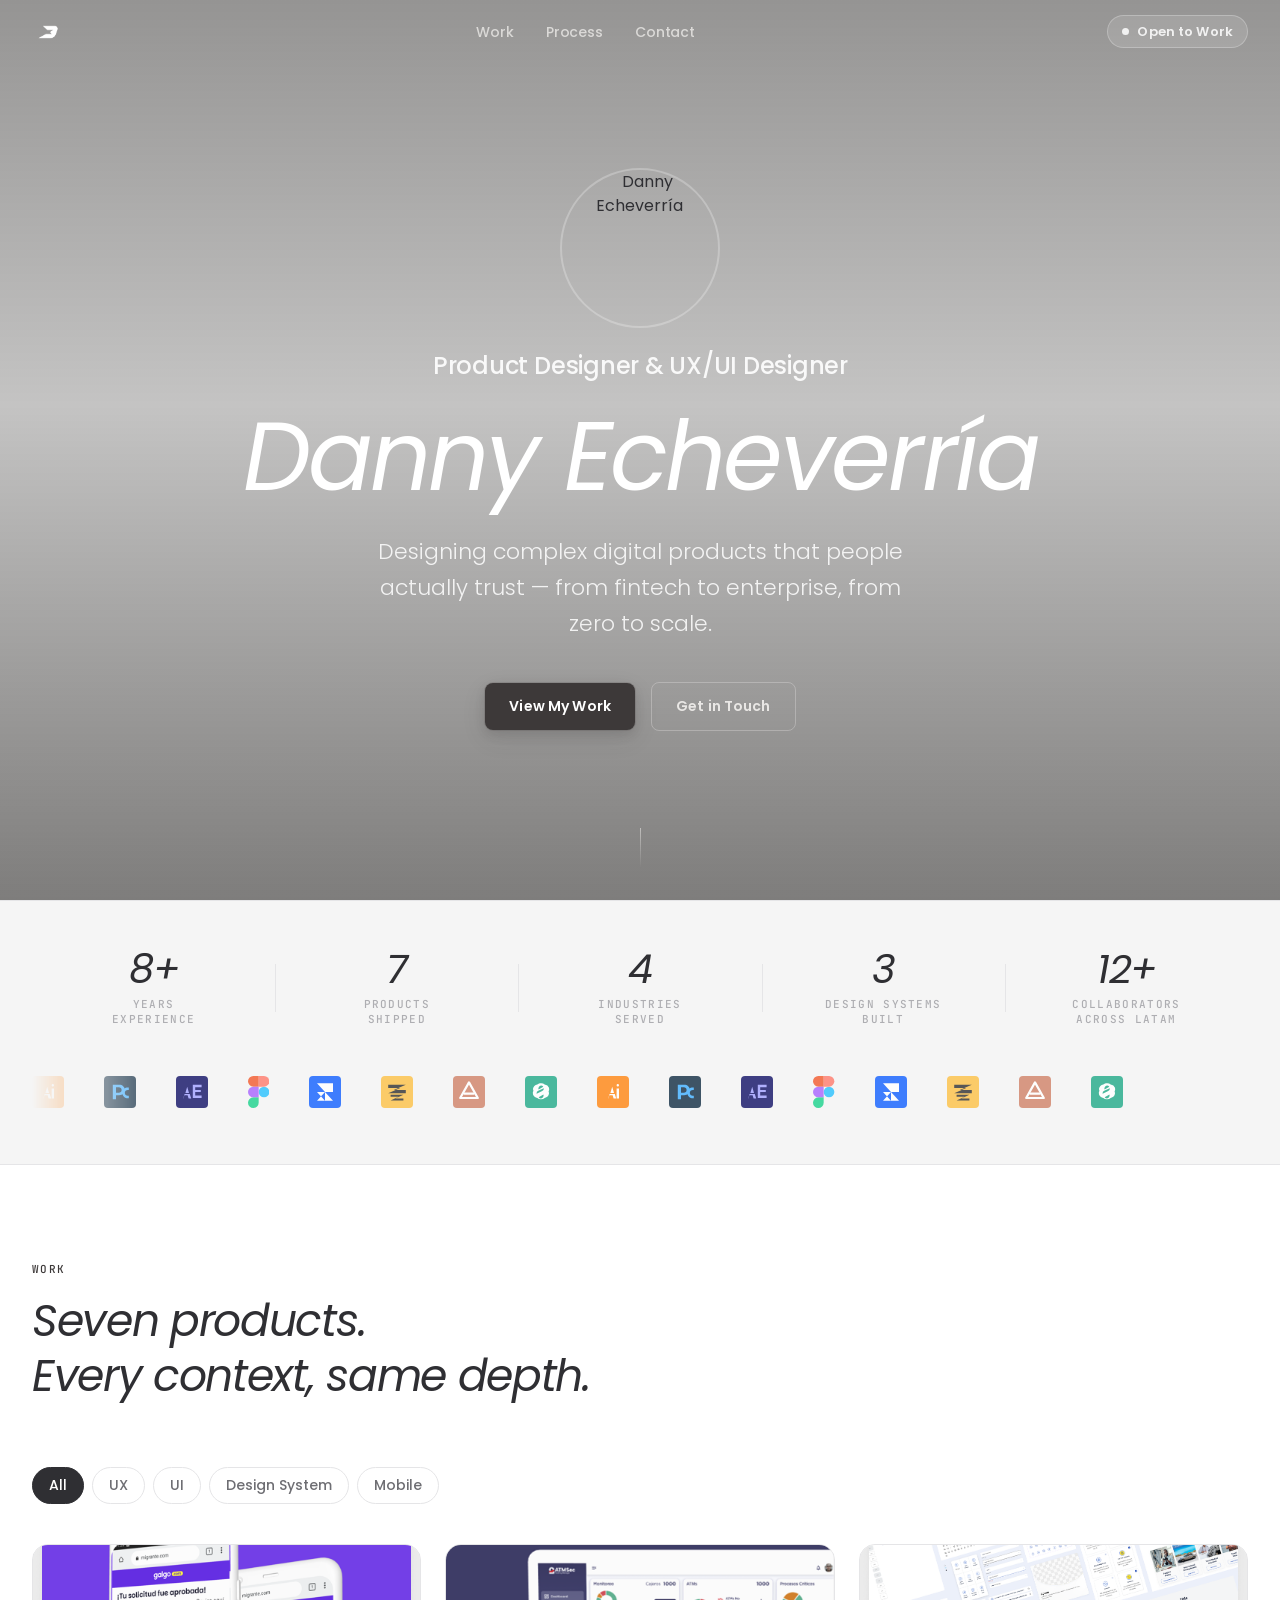
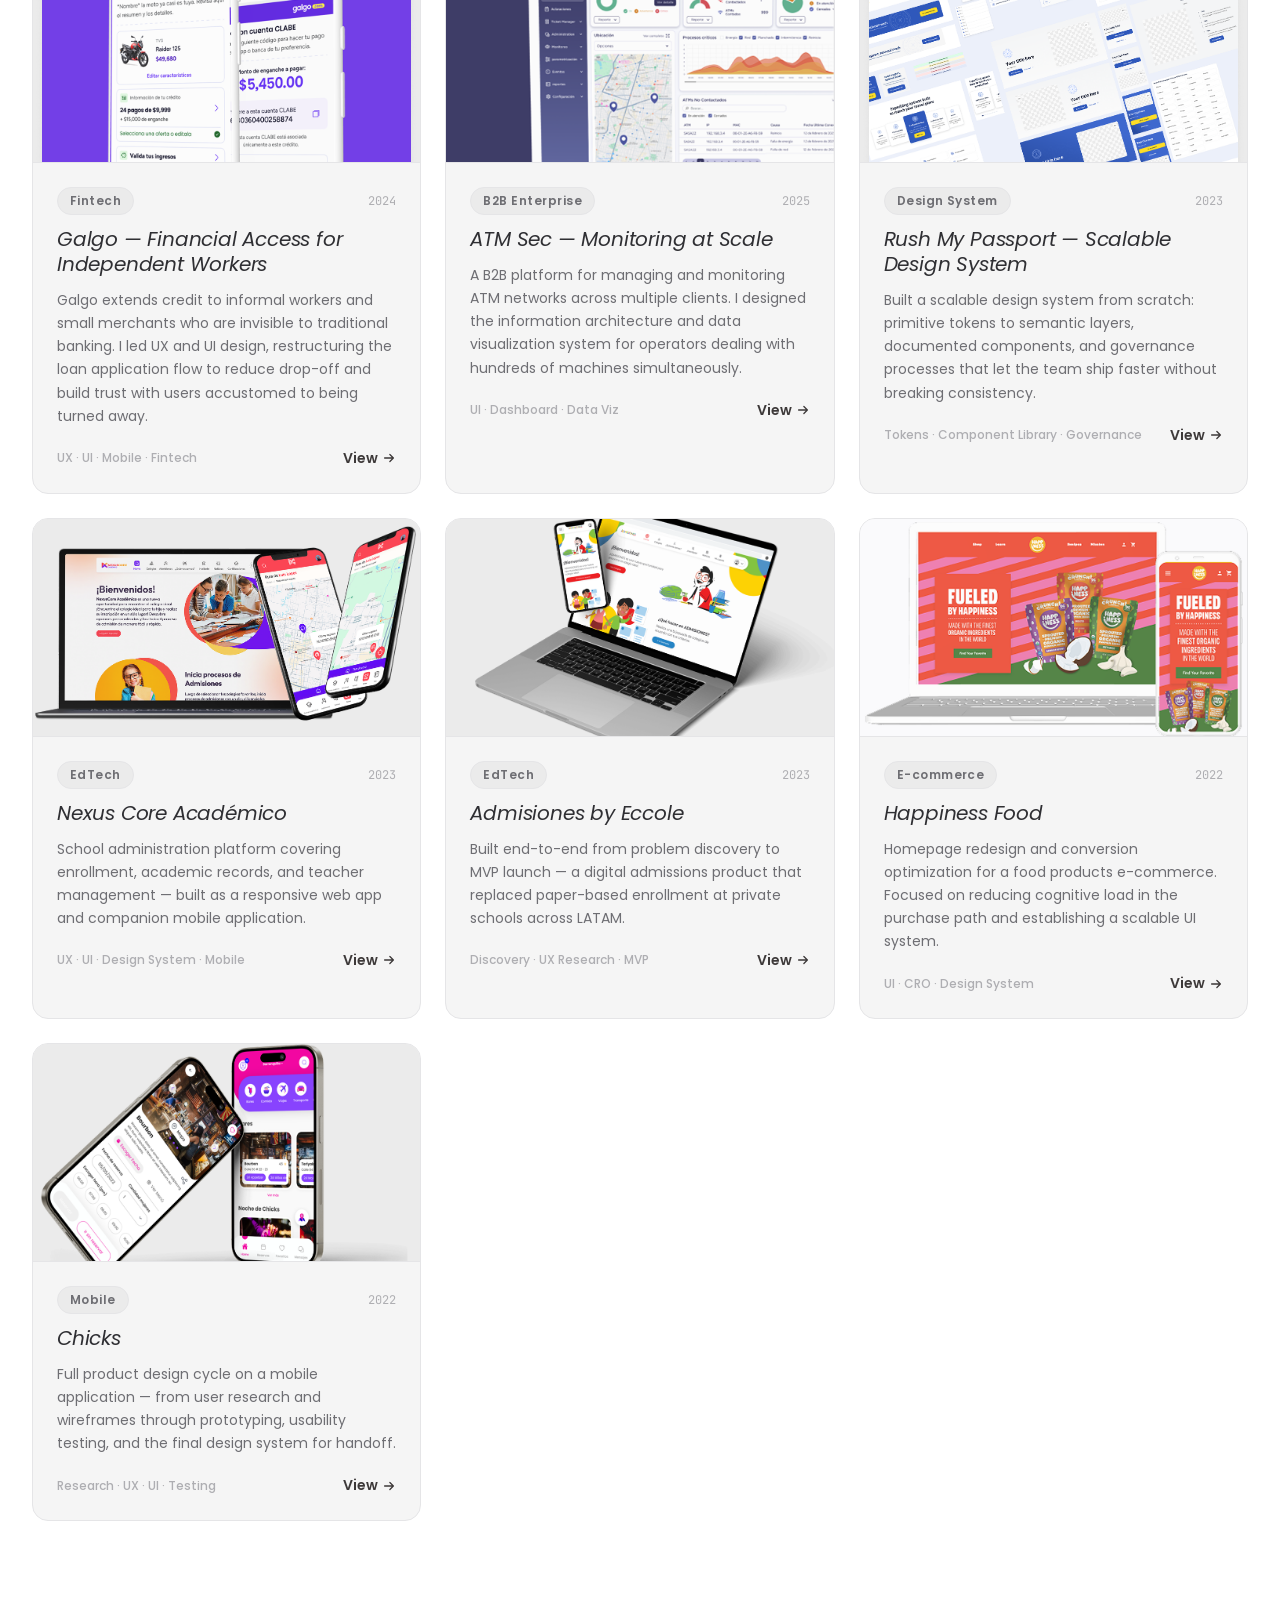
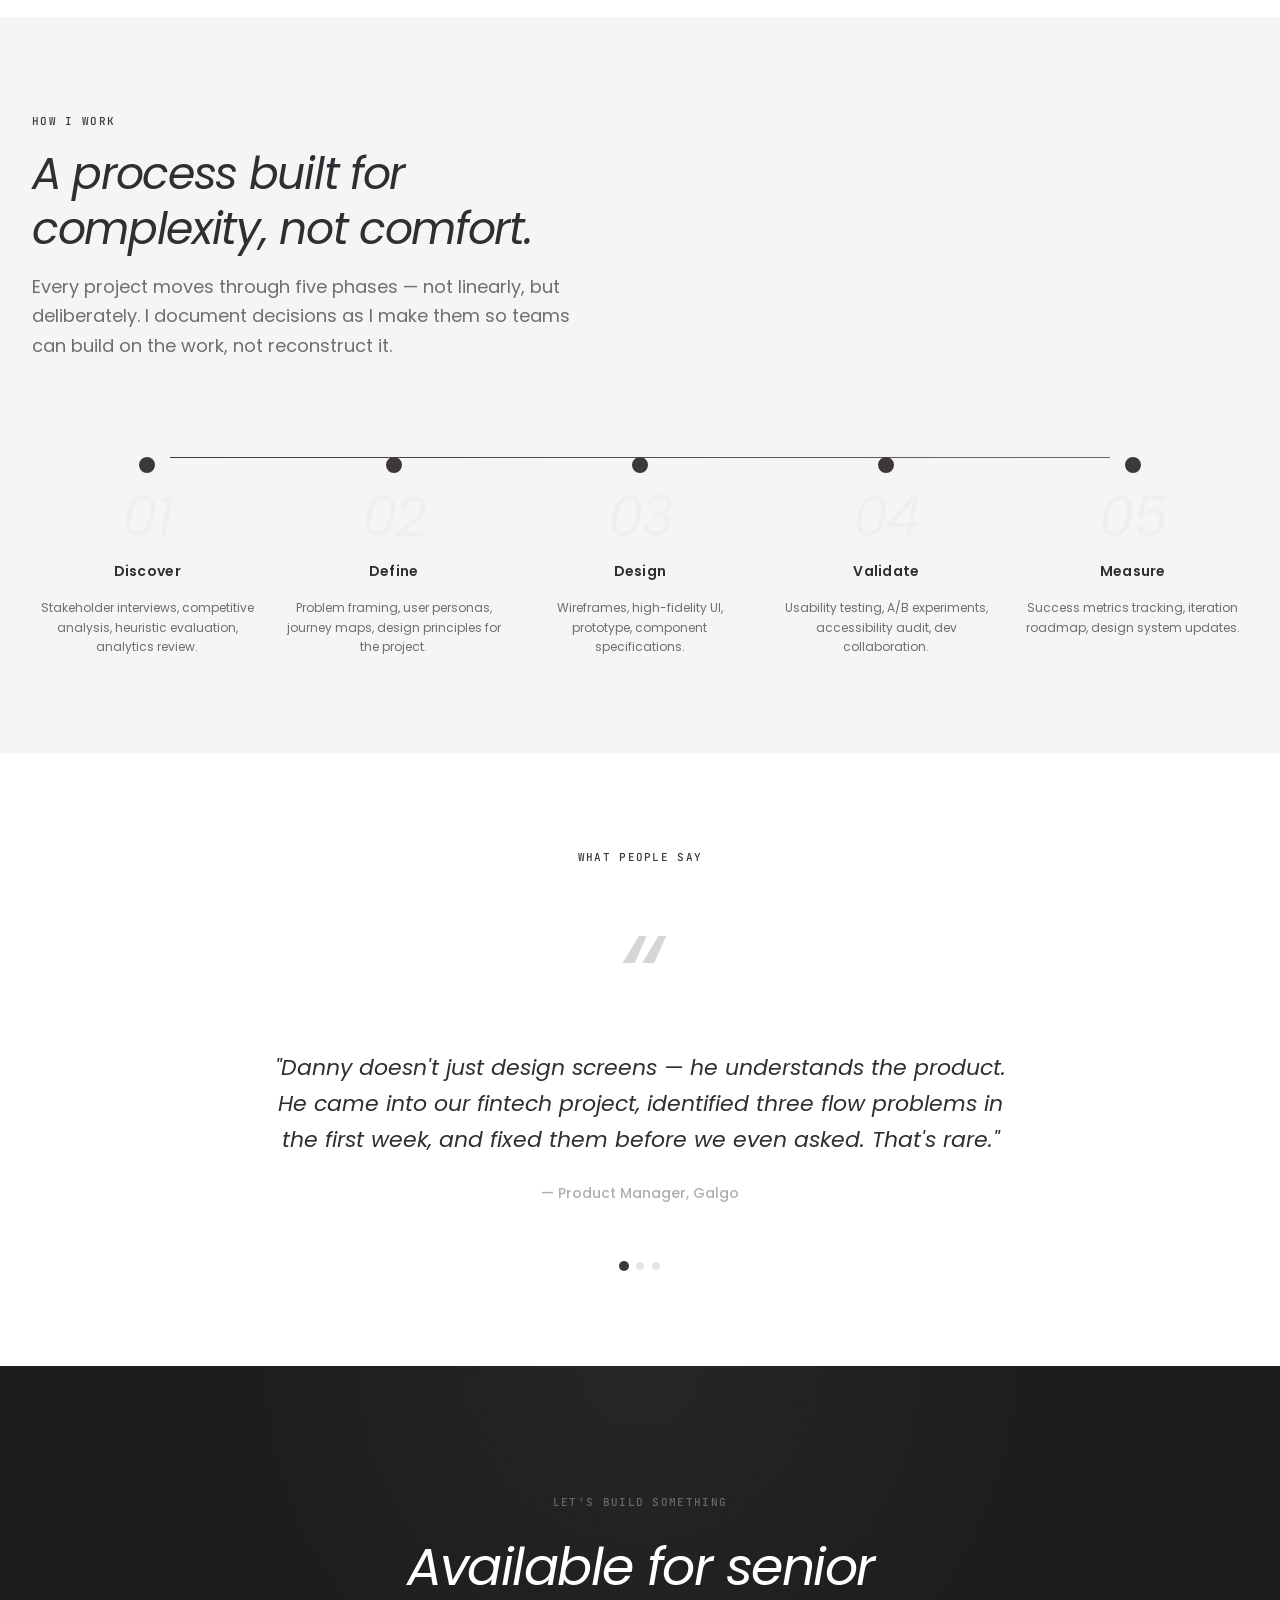
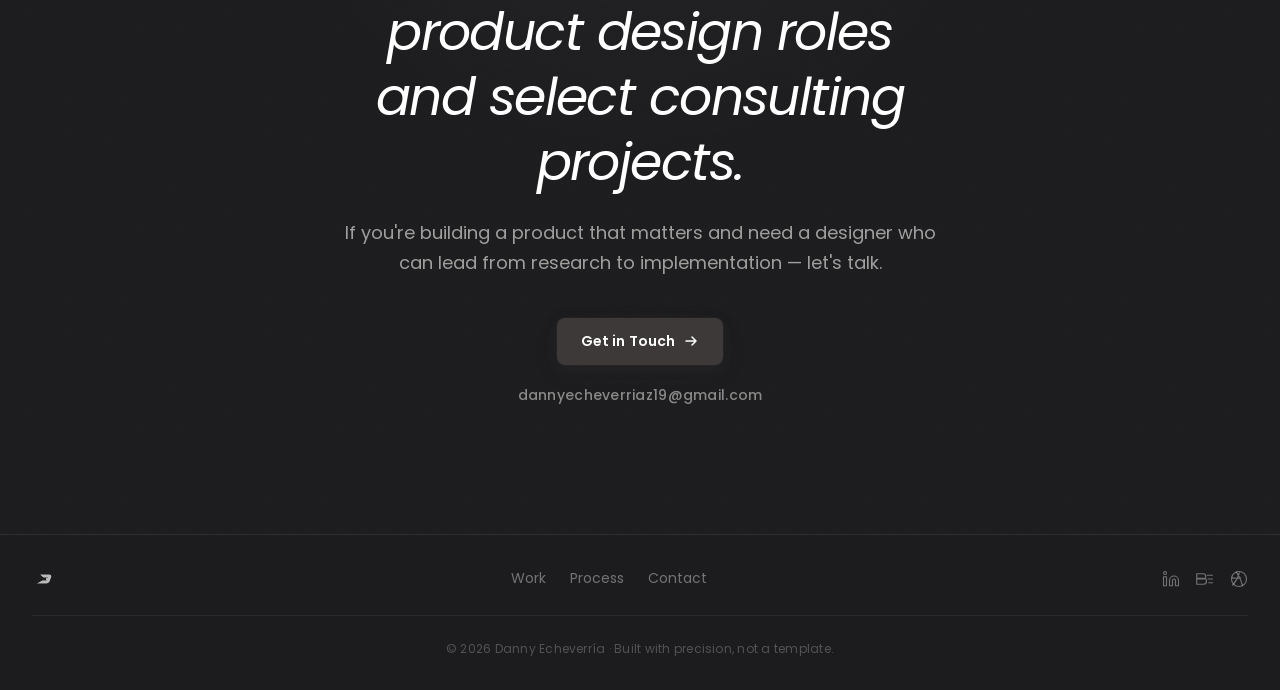
==== index.html @ 0b7a06f6 "Update tool marquee: 8 colored SVG logos Replace 12 text/icon tools with 8 colored brand logos: Adob" ====
<!DOCTYPE html>
<html lang="en">
<head>
<meta charset="UTF-8">
<meta name="viewport" content="width=device-width, initial-scale=1.0">
<meta name="description" content="Danny Echeverría — Senior Product Designer specializing in Fintech, SaaS, and Design Systems. 8+ years designing complex digital products.">
<meta property="og:title" content="Danny Echeverría — Product Designer">
<meta property="og:description" content="Senior Product Designer with 8+ years designing Fintech, SaaS, and enterprise products.">
<meta property="og:type" content="website">
<title>Danny Echeverría — Product Designer</title>
<link rel="preconnect" href="https://fonts.googleapis.com">
<link rel="preconnect" href="https://fonts.gstatic.com" crossorigin>
<link href="https://fonts.googleapis.com/css2?family=Poppins:ital,wght@0,300;0,400;0,500;0,600;0,700;1,300;1,400;1,500;1,600&family=JetBrains+Mono:wght@400;500&display=swap" rel="stylesheet">
<style>
/* ============================================================
   DESIGN TOKENS — Precision Canvas System
   ============================================================ */
:root {
  /* Surfaces */
  --color-bg-base:        #FFFFFF;
  --color-bg-raised:      #F5F5F5;
  --color-bg-inset:       #EBEBEB;
  --color-bg-overlay:     #1C1C1E;

  /* Text */
  --color-text-primary:   #2F2F33;
  --color-text-secondary: #6E6E73;
  --color-text-tertiary:  #AEAEB2;
  --color-text-inverse:   #FFFFFF;

  /* Accent — dark charcoal */
  --color-accent:         #3D3939;
  --color-accent-hover:   #2A2727;
  --color-accent-subtle:  #F0EFEF;
  --color-accent-muted:   #6B6868;

  /* Borders */
  --color-border:         #E5E5E7;
  --color-border-strong:  #C7C7CC;

  /* Typography */
  --font-display: 'Poppins', system-ui, sans-serif;
  --font-body:    'Poppins', system-ui, sans-serif;
  --font-mono:    'JetBrains Mono', 'Cascadia Code', monospace;

  /* Type scale */
  --text-xs:   0.75rem;
  --text-sm:   0.875rem;
  --text-base: 1rem;
  --text-lg:   1.125rem;
  --text-xl:   1.25rem;
  --text-2xl:  1.5rem;
  --text-3xl:  clamp(1.75rem, 3vw, 2rem);
  --text-4xl:  clamp(2rem, 4vw, 2.75rem);
  --text-5xl:  clamp(2.5rem, 5.5vw, 3.75rem);
  --text-hero: clamp(3rem, 8vw, 6rem);

  /* Leading */
  --leading-tight:   1.1;
  --leading-snug:    1.25;
  --leading-normal:  1.5;
  --leading-relaxed: 1.65;

  /* Tracking */
  --tracking-tight:   -0.03em;
  --tracking-normal:  -0.01em;
  --tracking-wide:     0.06em;
  --tracking-widest:   0.12em;

  /* Spacing */
  --space-1:  0.25rem;
  --space-2:  0.5rem;
  --space-3:  0.75rem;
  --space-4:  1rem;
  --space-5:  1.25rem;
  --space-6:  1.5rem;
  --space-8:  2rem;
  --space-10: 2.5rem;
  --space-12: 3rem;
  --space-16: 4rem;
  --space-20: 5rem;
  --space-24: 6rem;
  --space-32: 8rem;

  /* Containers */
  --container-text: 42.5rem;
  --container-lg:   64rem;
  --container-xl:   80rem;

  /* Radius */
  --radius-sm:   0.25rem;
  --radius-md:   0.5rem;
  --radius-lg:   0.75rem;
  --radius-xl:   1rem;
  --radius-2xl:  1.5rem;
  --radius-full: 9999px;

  /* Shadows — neutral gray, 4-level system */
  --shadow-color: 240deg 5% 15%;
  --shadow-sm:
    0px 1px 2px hsl(var(--shadow-color) / 0.05),
    0px 1px 3px hsl(var(--shadow-color) / 0.07);
  --shadow-md:
    0px 2px 4px hsl(var(--shadow-color) / 0.04),
    0px 4px 8px hsl(var(--shadow-color) / 0.07),
    0px 8px 16px hsl(var(--shadow-color) / 0.05);
  --shadow-lg:
    0px 4px 6px hsl(var(--shadow-color) / 0.03),
    0px 8px 16px hsl(var(--shadow-color) / 0.06),
    0px 16px 32px hsl(var(--shadow-color) / 0.09),
    0px 32px 64px hsl(var(--shadow-color) / 0.05);
  --shadow-accent:
    0px 0px 0px 1px rgba(61,57,57,0.15),
    0px 4px 12px rgba(61,57,57,0.18),
    0px 8px 24px rgba(61,57,57,0.10);

  /* Easings */
  --ease-out-expo:  cubic-bezier(0.16, 1, 0.3, 1);
  --ease-spring:    cubic-bezier(0.34, 1.56, 0.64, 1);
  --ease-in-out:    cubic-bezier(0.65, 0, 0.35, 1);

  /* Durations */
  --duration-fast:   150ms;
  --duration-normal: 250ms;
  --duration-slow:   400ms;
  --duration-enter:  500ms;
}

/* ============================================================
   RESET & BASE
   ============================================================ */
*, *::before, *::after { box-sizing: border-box; margin: 0; padding: 0; }

html {
  scroll-behavior: smooth;
  -webkit-font-smoothing: antialiased;
  -moz-osx-font-smoothing: grayscale;
}

body {
  font-family: var(--font-body);
  font-size: var(--text-base);
  line-height: var(--leading-normal);
  color: var(--color-text-primary);
  background-color: var(--color-bg-base);
  overflow-x: hidden;
}

img, video { display: block; max-width: 100%; }
a { color: inherit; text-decoration: none; }
button { cursor: pointer; border: none; background: none; font: inherit; }
ul, ol { list-style: none; }

/* ============================================================
   UTILITIES
   ============================================================ */
.u-container {
  width: 100%;
  max-width: var(--container-xl);
  margin-inline: auto;
  padding-inline: var(--space-8);
}

.u-sr-only {
  position: absolute; width: 1px; height: 1px;
  padding: 0; margin: -1px; overflow: hidden;
  clip: rect(0,0,0,0); white-space: nowrap; border: 0;
}

/* Scroll animation base */
.anim {
  opacity: 0;
  transform: translateY(24px);
  transition:
    opacity var(--duration-enter) var(--ease-out-expo),
    transform var(--duration-enter) var(--ease-out-expo);
}
.anim.anim--visible { opacity: 1; transform: translateY(0); }
.anim:nth-child(2) { transition-delay: 60ms; }
.anim:nth-child(3) { transition-delay: 120ms; }
.anim:nth-child(4) { transition-delay: 180ms; }

@media (prefers-reduced-motion: reduce) {
  .anim { opacity: 1; transform: none; transition: none; }
  *, *::before, *::after {
    animation-duration: 0.01ms !important;
    transition-duration: 0.01ms !important;
  }
}

/* ============================================================
   NAVIGATION
   ============================================================ */
.nav {
  position: fixed;
  top: 0; left: 0; right: 0;
  z-index: 100;
  height: 64px;
  display: flex;
  align-items: center;
  transition:
    background-color var(--duration-normal) var(--ease-in-out),
    border-color var(--duration-normal) var(--ease-in-out),
    backdrop-filter var(--duration-normal) var(--ease-in-out);
  border-bottom: 1px solid transparent;
}

.nav--scrolled {
  background-color: rgba(247, 245, 242, 0.88);
  backdrop-filter: blur(16px) saturate(180%);
  -webkit-backdrop-filter: blur(16px) saturate(180%);
  border-bottom-color: rgba(217, 212, 205, 0.6);
}

.nav__inner {
  width: 100%;
  max-width: var(--container-xl);
  margin-inline: auto;
  padding-inline: var(--space-8);
  display: flex;
  align-items: center;
  justify-content: space-between;
  gap: var(--space-8);
}

.nav__logo img {
  height: 32px;
  width: auto;
  transition: filter var(--duration-normal) var(--ease-in-out);
}

/* Logo inverted on dark hero background */
.nav--dark .nav__logo img { filter: brightness(0) invert(1); }

.nav__links {
  display: flex;
  align-items: center;
  gap: var(--space-8);
}

.nav__link {
  font-size: var(--text-sm);
  font-weight: 500;
  color: var(--color-text-secondary);
  letter-spacing: var(--tracking-normal);
  position: relative;
  transition: color var(--duration-fast) ease;
  padding-block: var(--space-2);
}

.nav__link::after {
  content: '';
  position: absolute;
  bottom: -4px;
  left: 50%;
  transform: translateX(-50%);
  width: 4px;
  height: 4px;
  border-radius: var(--radius-full);
  background: var(--color-accent);
  opacity: 0;
  transition: opacity var(--duration-fast) ease;
}

.nav__link:hover { color: var(--color-text-primary); }
.nav__link:hover::after { opacity: 1; }

.nav--dark .nav__link { color: rgba(247,245,242,0.7); }
.nav--dark .nav__link:hover { color: rgba(247,245,242,1); }

.nav__badge {
  display: flex;
  align-items: center;
  gap: var(--space-2);
  background: var(--color-accent-subtle);
  color: var(--color-accent);
  border: 1px solid rgba(61, 57, 57, 0.2);
  border-radius: var(--radius-full);
  padding: 6px 14px;
  font-size: 13px;
  font-weight: 600;
  letter-spacing: 0.01em;
  transition: background-color var(--duration-fast) ease;
}

.nav--dark .nav__badge {
  background: rgba(255,255,255,0.12);
  border-color: rgba(255,255,255,0.25);
  color: rgba(255,255,255,0.85);
}

.nav__badge-dot {
  width: 7px;
  height: 7px;
  border-radius: var(--radius-full);
  background: var(--color-accent);
  animation: pulse 2s ease-in-out infinite;
  flex-shrink: 0;
}

.nav--dark .nav__badge-dot { background: rgba(255,255,255,0.85); }

@keyframes pulse {
  0%, 100% { transform: scale(1); opacity: 1; }
  50% { transform: scale(1.5); opacity: 0.6; }
}

/* Hamburger */
.nav__hamburger {
  display: none;
  flex-direction: column;
  justify-content: center;
  gap: 5px;
  width: 32px;
  height: 32px;
  padding: 4px;
}

.nav__hamburger span {
  display: block;
  height: 1.5px;
  background: var(--color-text-primary);
  border-radius: 2px;
  transition: transform var(--duration-normal) var(--ease-in-out),
              opacity var(--duration-normal) ease;
}

.nav--dark .nav__hamburger span { background: var(--color-text-inverse); }

.nav__hamburger.is-open span:nth-child(1) { transform: translateY(6.5px) rotate(45deg); }
.nav__hamburger.is-open span:nth-child(2) { opacity: 0; transform: scaleX(0); }
.nav__hamburger.is-open span:nth-child(3) { transform: translateY(-6.5px) rotate(-45deg); }

/* Mobile drawer */
.nav__drawer {
  display: none;
  position: fixed;
  top: 64px; left: 0; right: 0;
  background: rgba(247,245,242,0.96);
  backdrop-filter: blur(20px);
  -webkit-backdrop-filter: blur(20px);
  border-bottom: 1px solid var(--color-border);
  padding: var(--space-6) var(--space-8);
  flex-direction: column;
  gap: var(--space-1);
  transform: translateY(-8px);
  opacity: 0;
  pointer-events: none;
  transition: transform var(--duration-normal) var(--ease-out-expo),
              opacity var(--duration-normal) ease;
}

.nav__drawer.is-open {
  transform: translateY(0);
  opacity: 1;
  pointer-events: auto;
}

.nav__drawer-link {
  display: block;
  padding: var(--space-4) 0;
  font-size: var(--text-lg);
  font-weight: 500;
  color: var(--color-text-secondary);
  border-bottom: 1px solid var(--color-border);
  transition: color var(--duration-fast) ease;
}

.nav__drawer-link:last-child { border-bottom: none; }
.nav__drawer-link:hover { color: var(--color-text-primary); }

/* ============================================================
   HERO
   ============================================================ */
.hero {
  position: relative;
  min-height: 100svh;
  display: grid;
  place-items: center;
  overflow: hidden;
}

.hero__video-wrap {
  position: absolute;
  inset: 0;
  z-index: 0;
  overflow: hidden;
}

.hero__video {
  width: 100%;
  height: 115%;
  object-fit: cover;
  object-position: center;
  margin-top: -7.5%;
}

.hero__scrim {
  position: absolute;
  inset: 0;
  background: linear-gradient(
    180deg,
    rgba(20,18,16,0.45) 0%,
    rgba(20,18,16,0.25) 45%,
    rgba(20,18,16,0.55) 100%
  );
  z-index: 1;
}

.hero__content {
  position: relative;
  z-index: 2;
  text-align: center;
  padding: var(--space-24) var(--space-8);
  max-width: 860px;
  margin-inline: auto;
}

.hero__avatar {
  width: 160px;
  height: 160px;
  border-radius: var(--radius-full);
  overflow: hidden;
  border: 2px solid rgba(255,255,255,0.25);
  margin-inline: auto;
  margin-bottom: var(--space-5);
  opacity: 0;
  transform: translateY(16px);
  animation: heroIn var(--duration-enter) var(--ease-out-expo) 0ms forwards;
}

.hero__avatar img {
  width: 100%;
  height: 100%;
  object-fit: cover;
  object-position: center top;
}

.hero__role {
  font-family: var(--font-display);
  font-size: clamp(1.125rem, 2.5vw, 1.5rem);
  font-weight: 500;
  font-style: normal;
  letter-spacing: var(--tracking-normal);
  color: rgba(255, 255, 255, 0.90);
  margin-bottom: var(--space-5);
  opacity: 0;
  transform: translateY(16px);
  animation: heroIn var(--duration-enter) var(--ease-out-expo) 100ms forwards;
}

.hero__name {
  font-family: var(--font-display);
  font-style: italic;
  font-size: var(--text-hero);
  font-weight: 400;
  line-height: var(--leading-tight);
  letter-spacing: var(--tracking-tight);
  color: var(--color-text-inverse);
  margin-bottom: var(--space-6);
  opacity: 0;
  transform: translateY(16px);
  animation: heroIn var(--duration-enter) var(--ease-out-expo) 220ms forwards;
}

.hero__tagline {
  font-size: clamp(1.125rem, 2.5vw, 1.375rem);
  font-weight: 300;
  color: rgba(255, 255, 255, 0.85);
  line-height: var(--leading-relaxed);
  max-width: 560px;
  margin-inline: auto;
  margin-bottom: var(--space-10);
  opacity: 0;
  transform: translateY(16px);
  animation: heroIn var(--duration-enter) var(--ease-out-expo) 340ms forwards;
}

.hero__ctas {
  display: flex;
  align-items: center;
  justify-content: center;
  gap: var(--space-4);
  flex-wrap: wrap;
  opacity: 0;
  transform: translateY(16px);
  animation: heroIn var(--duration-enter) var(--ease-out-expo) 460ms forwards;
}

@keyframes heroIn {
  to { opacity: 1; transform: translateY(0); }
}

/* Buttons */
.btn {
  display: inline-flex;
  align-items: center;
  gap: var(--space-2);
  border-radius: var(--radius-md);
  font-size: var(--text-sm);
  font-weight: 600;
  letter-spacing: 0.01em;
  padding: 13px 24px;
  transition:
    background-color var(--duration-fast) ease,
    box-shadow var(--duration-fast) ease,
    transform var(--duration-fast) ease,
    border-color var(--duration-fast) ease,
    color var(--duration-fast) ease;
  white-space: nowrap;
}

.btn--primary {
  background: var(--color-accent);
  color: #fff;
  box-shadow: var(--shadow-accent);
}

.btn--primary:hover {
  background: var(--color-accent-hover);
  transform: translateY(-1px);
  box-shadow:
    0px 0px 0px 1px rgba(61,57,57,0.2),
    0px 6px 16px rgba(61,57,57,0.2),
    0px 12px 32px rgba(61,57,57,0.12);
}

.btn--ghost {
  background: transparent;
  color: rgba(247,245,242,0.85);
  border: 1px solid rgba(247,245,242,0.28);
}

.btn--ghost:hover {
  border-color: rgba(247,245,242,0.55);
  background: rgba(247,245,242,0.08);
  color: #fff;
}

.btn--outline {
  background: transparent;
  color: var(--color-text-primary);
  border: 1px solid var(--color-border-strong);
}

.btn--outline:hover {
  border-color: var(--color-text-secondary);
  background: var(--color-bg-raised);
}

/* Scroll cue */
.hero__scroll {
  position: absolute;
  bottom: var(--space-8);
  left: 50%;
  transform: translateX(-50%);
  z-index: 2;
  display: flex;
  flex-direction: column;
  align-items: center;
  gap: var(--space-2);
  opacity: 0;
  animation: heroIn var(--duration-enter) var(--ease-out-expo) 800ms forwards;
  transition: opacity var(--duration-slow) ease;
}

.hero__scroll.is-hidden { opacity: 0; pointer-events: none; }

.hero__scroll-line {
  width: 1px;
  height: 40px;
  background: linear-gradient(to bottom, rgba(247,245,242,0.5), transparent);
  animation: scrollPulse 2s ease-in-out infinite;
}

@keyframes scrollPulse {
  0%, 100% { transform: scaleY(1); opacity: 0.5; }
  50% { transform: scaleY(0.6); opacity: 1; }
}

/* ============================================================
   PROOF BAR
   ============================================================ */
.proof {
  background: var(--color-bg-raised);
  border-top: 1px solid var(--color-border);
  border-bottom: 1px solid var(--color-border);
  padding: var(--space-12) 0;
}

.proof__metrics {
  display: flex;
  align-items: center;
  justify-content: space-between;
  gap: 0;
  margin-bottom: var(--space-10);
}

.proof__metric {
  flex: 1;
  text-align: center;
  padding-inline: var(--space-6);
  position: relative;
}

.proof__metric + .proof__metric::before {
  content: '';
  position: absolute;
  left: 0;
  top: 50%;
  transform: translateY(-50%);
  width: 1px;
  height: 48px;
  background: var(--color-border);
}

.proof__number {
  font-family: var(--font-display);
  font-style: italic;
  font-size: 2.5rem;
  font-weight: 400;
  line-height: 1;
  color: var(--color-text-primary);
  letter-spacing: var(--tracking-tight);
  margin-bottom: var(--space-2);
}

.proof__label {
  font-family: var(--font-mono);
  font-size: 11px;
  font-weight: 500;
  letter-spacing: var(--tracking-widest);
  text-transform: uppercase;
  color: var(--color-text-tertiary);
  line-height: 1.4;
}

/* Marquee */
.proof__tools {
  overflow: hidden;
  -webkit-mask-image: linear-gradient(to right, transparent, black 10%, black 90%, transparent);
  mask-image: linear-gradient(to right, transparent, black 10%, black 90%, transparent);
}

.proof__marquee {
  display: flex;
  gap: var(--space-10);
  animation: marquee 28s linear infinite;
  width: max-content;
}

.proof__marquee:hover { animation-play-state: paused; }

@keyframes marquee {
  0% { transform: translateX(0); }
  100% { transform: translateX(-50%); }
}

.proof__tool {
  display: flex;
  align-items: center;
  padding: var(--space-2) 0;
  white-space: nowrap;
}

.proof__tool-logo {
  height: 32px;
  width: auto;
  display: block;
  opacity: 0.75;
  transition: opacity var(--duration-normal) ease, transform var(--duration-normal) ease;
}

.proof__tool:hover .proof__tool-logo {
  opacity: 1;
  transform: translateY(-2px);
}

/* ============================================================
   SECTION SHARED
   ============================================================ */
.section {
  padding: var(--space-24) 0;
}

.section__header {
  margin-bottom: var(--space-16);
}

.section__eyebrow {
  font-family: var(--font-mono);
  font-size: 11px;
  font-weight: 500;
  letter-spacing: var(--tracking-widest);
  text-transform: uppercase;
  color: var(--color-accent);
  margin-bottom: var(--space-4);
}

.section__title {
  font-family: var(--font-display);
  font-style: italic;
  font-size: var(--text-4xl);
  font-weight: 400;
  line-height: var(--leading-snug);
  letter-spacing: var(--tracking-tight);
  color: var(--color-text-primary);
}

.section__subtitle {
  font-size: var(--text-lg);
  color: var(--color-text-secondary);
  line-height: var(--leading-relaxed);
  max-width: 540px;
  margin-top: var(--space-4);
}

/* Tag pill */
.tag {
  display: inline-flex;
  align-items: center;
  gap: var(--space-2);
  background: var(--color-accent-subtle);
  color: var(--color-accent);
  border: 1px solid rgba(61,57,57,0.15);
  border-radius: var(--radius-full);
  padding: 4px 12px;
  font-size: var(--text-xs);
  font-weight: 600;
  letter-spacing: 0.04em;
  white-space: nowrap;
}

.tag--neutral {
  background: var(--color-bg-inset);
  color: var(--color-text-secondary);
  border-color: var(--color-border);
}

/* ============================================================
   FEATURED PROJECTS
   ============================================================ */
.work { background: var(--color-bg-base); }

/* Galgo — full-width card */
.work__featured {
  background: var(--color-bg-raised);
  border: 1px solid var(--color-border);
  border-radius: var(--radius-2xl);
  padding: var(--space-16);
  display: grid;
  grid-template-columns: 7fr 5fr;
  gap: var(--space-16);
  align-items: center;
  margin-bottom: var(--space-6);
  position: relative;
  overflow: hidden;
  transition: border-color var(--duration-normal) ease;
}

.work__featured:hover { border-color: var(--color-border-strong); }

.work__featured-content {}

.work__featured-tags {
  display: flex;
  gap: var(--space-2);
  flex-wrap: wrap;
  margin-bottom: var(--space-6);
}

.work__featured-title {
  font-family: var(--font-display);
  font-style: italic;
  font-size: clamp(1.75rem, 3vw, 2.25rem);
  font-weight: 400;
  line-height: var(--leading-snug);
  letter-spacing: var(--tracking-tight);
  color: var(--color-text-primary);
  margin-bottom: var(--space-5);
}

.work__featured-body {
  font-size: var(--text-base);
  line-height: var(--leading-relaxed);
  color: var(--color-text-secondary);
  max-width: 480px;
  margin-bottom: var(--space-8);
}

.work__impact {
  display: flex;
  gap: var(--space-4);
  flex-wrap: wrap;
  margin-bottom: var(--space-8);
}

.work__impact-chip {
  background: var(--color-bg-inset);
  border: 1px solid var(--color-border);
  border-radius: var(--radius-md);
  padding: 6px 12px;
  font-size: var(--text-sm);
  font-weight: 500;
  color: var(--color-text-primary);
}

.work__cta {
  display: inline-flex;
  align-items: center;
  gap: var(--space-2);
  font-size: var(--text-sm);
  font-weight: 600;
  color: var(--color-accent);
  transition: gap var(--duration-fast) var(--ease-spring);
}

.work__cta:hover { gap: var(--space-3); }
.work__cta svg { flex-shrink: 0; }

/* Stacked screenshots */
.work__visuals {
  position: relative;
  height: 320px;
}

.work__screen {
  position: absolute;
  border-radius: var(--radius-lg);
  box-shadow: var(--shadow-lg);
  overflow: hidden;
  background: var(--color-bg-inset);
  border: 1px solid var(--color-border);
}

.work__screen--1 {
  width: 85%;
  bottom: 0; left: 10%;
  transform: rotate(-2deg) translateX(-8px);
  transition: transform var(--duration-slow) var(--ease-spring);
}

.work__screen--2 {
  width: 85%;
  bottom: 20px; left: 5%;
  transform: rotate(0.5deg) translateX(4px);
  transition: transform var(--duration-slow) var(--ease-spring) 40ms;
}

.work__screen--3 {
  width: 80%;
  bottom: 40px; left: 10%;
  transform: rotate(0deg);
  transition: transform var(--duration-slow) var(--ease-spring) 80ms;
  box-shadow: var(--shadow-lg);
}

.work__featured:hover .work__screen--1 { transform: rotate(-6deg) translateX(-16px) translateY(8px); }
.work__featured:hover .work__screen--2 { transform: rotate(2deg) translateX(8px) translateY(-4px); }
.work__featured:hover .work__screen--3 { transform: rotate(5deg) translateX(16px) translateY(-12px); }

.work__screen img {
  width: 100%;
  height: 100%;
  object-fit: cover;
}

/* Placeholder image */
.work__screen-placeholder {
  width: 100%;
  aspect-ratio: 16/10;
  background: linear-gradient(135deg, var(--color-bg-inset) 0%, var(--color-border) 100%);
  display: flex;
  align-items: center;
  justify-content: center;
}

.work__screen-placeholder-inner {
  width: 60%;
  height: 3px;
  background: var(--color-border-strong);
  border-radius: var(--radius-full);
  position: relative;
}

.work__screen-placeholder-inner::before,
.work__screen-placeholder-inner::after {
  content: '';
  position: absolute;
  left: 0;
  height: 3px;
  background: var(--color-border-strong);
  border-radius: var(--radius-full);
}

.work__screen-placeholder-inner::before { top: -10px; width: 80%; }
.work__screen-placeholder-inner::after  { top: 10px;  width: 40%; }

/* Half-width cards */
.work__grid {
  display: grid;
  grid-template-columns: 1fr 1fr;
  gap: var(--space-6);
}

.work__card {
  background: var(--color-bg-raised);
  border: 1px solid var(--color-border);
  border-radius: var(--radius-2xl);
  padding: var(--space-12);
  display: flex;
  flex-direction: column;
  gap: var(--space-5);
  position: relative;
  border-left: 3px solid transparent;
  transition:
    background-color var(--duration-normal) ease,
    border-color var(--duration-normal) ease,
    border-left-color var(--duration-normal) ease;
}

.work__card:hover {
  background: var(--color-bg-inset);
  border-color: var(--color-border-strong);
  border-left-color: var(--color-accent);
}

.work__card-title {
  font-family: var(--font-display);
  font-style: italic;
  font-size: var(--text-2xl);
  font-weight: 400;
  line-height: var(--leading-snug);
  letter-spacing: var(--tracking-tight);
  color: var(--color-text-primary);
}

.work__card-body {
  font-size: var(--text-sm);
  line-height: var(--leading-relaxed);
  color: var(--color-text-secondary);
  flex: 1;
}

.work__card-metric {
  font-family: var(--font-mono);
  font-size: var(--text-xs);
  font-weight: 500;
  color: var(--color-accent);
  letter-spacing: 0.04em;
}

.work__card-image {
  border-radius: var(--radius-lg);
  overflow: hidden;
  border: 1px solid var(--color-border);
  background: var(--color-bg-inset);
  aspect-ratio: 16/9;
}

.work__card-image img {
  width: 100%;
  height: 100%;
  object-fit: cover;
  transition: transform var(--duration-slow) ease;
}

.work__card:hover .work__card-image img { transform: scale(1.03); }

/* Card image placeholder */
.work__card-placeholder {
  width: 100%;
  height: 100%;
  min-height: 160px;
  background: linear-gradient(135deg, var(--color-bg-inset) 0%, var(--color-border) 100%);
}

/* ============================================================
   ALL PROJECTS
   ============================================================ */
.projects { background: var(--color-bg-base); padding-top: var(--space-4); }

.projects__filters {
  display: flex;
  gap: var(--space-2);
  flex-wrap: wrap;
  margin-bottom: var(--space-10);
}

.projects__filter {
  padding: 7px 16px;
  border-radius: var(--radius-full);
  font-size: var(--text-sm);
  font-weight: 500;
  color: var(--color-text-secondary);
  border: 1px solid var(--color-border);
  background: var(--color-bg-base);
  cursor: pointer;
  transition:
    color var(--duration-fast) ease,
    background-color var(--duration-fast) ease,
    border-color var(--duration-fast) ease;
}

.projects__filter:hover {
  color: var(--color-text-primary);
  border-color: var(--color-border-strong);
}

.projects__filter.is-active {
  background: var(--color-text-primary);
  color: var(--color-text-inverse);
  border-color: var(--color-text-primary);
}

.projects__grid {
  display: grid;
  grid-template-columns: repeat(auto-fill, minmax(320px, 1fr));
  gap: var(--space-6);
}

.project-card {
  background: var(--color-bg-raised);
  border: 1px solid var(--color-border);
  border-radius: var(--radius-xl);
  overflow: hidden;
  transition:
    box-shadow var(--duration-normal) ease,
    border-color var(--duration-normal) ease;
}

.project-card:hover {
  box-shadow: var(--shadow-md);
  border-color: var(--color-border-strong);
}

.project-card__image {
  aspect-ratio: 16/9;
  overflow: hidden;
  background: var(--color-bg-inset);
  border-bottom: 1px solid var(--color-border);
}

.project-card__image img {
  width: 100%;
  height: 100%;
  object-fit: cover;
  transition: transform var(--duration-slow) ease;
}

.project-card:hover .project-card__image img { transform: scale(1.04); }

.project-card__placeholder {
  width: 100%;
  height: 100%;
  min-height: 180px;
  background: linear-gradient(135deg, var(--color-bg-inset) 0%, var(--color-border) 100%);
}

.project-card__body {
  padding: var(--space-6);
}

.project-card__meta {
  display: flex;
  align-items: center;
  justify-content: space-between;
  margin-bottom: var(--space-3);
}

.project-card__year {
  font-family: var(--font-mono);
  font-size: var(--text-xs);
  color: var(--color-text-tertiary);
}

.project-card__title {
  font-family: var(--font-display);
  font-style: italic;
  font-size: var(--text-xl);
  font-weight: 400;
  line-height: var(--leading-snug);
  letter-spacing: var(--tracking-normal);
  color: var(--color-text-primary);
  margin-bottom: var(--space-3);
}

.project-card__desc {
  font-size: var(--text-sm);
  line-height: var(--leading-relaxed);
  color: var(--color-text-secondary);
  margin-bottom: var(--space-5);
}

.project-card__footer {
  display: flex;
  align-items: center;
  justify-content: space-between;
}

.project-card__domain {
  font-size: var(--text-xs);
  color: var(--color-text-tertiary);
  font-weight: 500;
}

.project-card__link {
  font-size: var(--text-sm);
  font-weight: 600;
  color: var(--color-accent);
  display: flex;
  align-items: center;
  gap: 4px;
  transition: gap var(--duration-fast) var(--ease-spring);
}

.project-card__link:hover { gap: 8px; }

/* ============================================================
   PROCESS
   ============================================================ */
.process { background: var(--color-bg-raised); }

.process__steps {
  position: relative;
  display: grid;
  grid-template-columns: repeat(5, 1fr);
  gap: var(--space-4);
  padding-top: var(--space-8);
}

.process__line-wrap {
  position: absolute;
  top: 32px;
  left: calc(10% + 16px);
  right: calc(10% + 16px);
  height: 1px;
  overflow: hidden;
}

.process__line-track {
  position: absolute;
  inset: 0;
  background: var(--color-border);
}

.process__line-fill {
  position: absolute;
  inset: 0;
  background: linear-gradient(to right, var(--color-accent), var(--color-accent-muted));
  transform-origin: left;
  transform: scaleX(0);
  transition: transform 800ms var(--ease-out-expo);
}

.process__line-fill.is-visible { transform: scaleX(1); }

.process__step {
  display: flex;
  flex-direction: column;
  align-items: center;
  text-align: center;
  gap: var(--space-4);
  padding: 0 var(--space-2);
}

.process__step-dot {
  width: 16px;
  height: 16px;
  border-radius: var(--radius-full);
  background: var(--color-bg-raised);
  border: 2px solid var(--color-border);
  z-index: 1;
  flex-shrink: 0;
  transition:
    border-color var(--duration-normal) ease,
    background-color var(--duration-normal) ease;
}

.process__step.is-active .process__step-dot {
  border-color: var(--color-accent);
  background: var(--color-accent);
}

.process__step-number {
  font-family: var(--font-display);
  font-style: italic;
  font-size: 3.5rem;
  font-weight: 400;
  line-height: 1;
  color: var(--color-accent-subtle);
  letter-spacing: var(--tracking-tight);
  margin-bottom: -var(--space-2);
}

.process__step-label {
  font-size: var(--text-sm);
  font-weight: 600;
  color: var(--color-text-primary);
  letter-spacing: 0.02em;
}

.process__step-desc {
  font-size: var(--text-xs);
  line-height: var(--leading-relaxed);
  color: var(--color-text-secondary);
}

/* Mobile process accordion */
.process__accordion { display: none; }

.process__accordion-item {
  border-bottom: 1px solid var(--color-border);
}

.process__accordion-trigger {
  width: 100%;
  display: flex;
  align-items: center;
  justify-content: space-between;
  padding: var(--space-5) 0;
  font-size: var(--text-base);
  font-weight: 600;
  color: var(--color-text-primary);
  background: none;
  border: none;
  cursor: pointer;
  text-align: left;
}

.process__accordion-icon {
  width: 20px;
  height: 20px;
  display: flex;
  align-items: center;
  justify-content: center;
  color: var(--color-text-tertiary);
  transition: transform var(--duration-normal) var(--ease-in-out);
  flex-shrink: 0;
}

.process__accordion-item.is-open .process__accordion-icon { transform: rotate(45deg); }

.process__accordion-body {
  overflow: hidden;
  max-height: 0;
  transition: max-height var(--duration-slow) var(--ease-in-out);
}

.process__accordion-body-inner {
  padding-bottom: var(--space-5);
  font-size: var(--text-sm);
  line-height: var(--leading-relaxed);
  color: var(--color-text-secondary);
}

/* ============================================================
   DESIGN SYSTEMS
   ============================================================ */
.systems { background: var(--color-bg-base); }

.systems__grid {
  display: grid;
  grid-template-columns: 1fr 1fr;
  gap: var(--space-16);
  align-items: center;
}

.systems__caps {
  display: flex;
  flex-direction: column;
  gap: var(--space-4);
  margin-top: var(--space-8);
}

.systems__cap {
  display: flex;
  align-items: flex-start;
  gap: var(--space-4);
}

.systems__cap-icon {
  width: 20px;
  height: 20px;
  flex-shrink: 0;
  margin-top: 2px;
  color: var(--color-accent);
}

.systems__cap-text {}

.systems__cap-label {
  font-size: var(--text-sm);
  font-weight: 600;
  color: var(--color-text-primary);
  margin-bottom: 2px;
}

.systems__cap-desc {
  font-size: var(--text-sm);
  color: var(--color-text-secondary);
  line-height: var(--leading-relaxed);
}

/* Live token showcase */
.systems__showcase {
  background: var(--color-bg-raised);
  border: 1px solid var(--color-border);
  border-radius: var(--radius-2xl);
  padding: var(--space-8);
  display: flex;
  flex-direction: column;
  gap: var(--space-8);
}

.systems__showcase-section {}

.systems__showcase-label {
  font-family: var(--font-mono);
  font-size: 10px;
  font-weight: 500;
  letter-spacing: var(--tracking-widest);
  text-transform: uppercase;
  color: var(--color-text-tertiary);
  margin-bottom: var(--space-4);
}

/* Color swatches */
.systems__swatches {
  display: flex;
  gap: var(--space-2);
  flex-wrap: wrap;
}

.systems__swatch {
  display: flex;
  flex-direction: column;
  align-items: center;
  gap: var(--space-2);
}

.systems__swatch-dot {
  width: 32px;
  height: 32px;
  border-radius: var(--radius-full);
  border: 1px solid rgba(0,0,0,0.08);
}

.systems__swatch-hex {
  font-family: var(--font-mono);
  font-size: 9px;
  color: var(--color-text-tertiary);
}

/* Type scale demo */
.systems__type-scale {
  display: flex;
  flex-direction: column;
  gap: var(--space-2);
}

.systems__type-sample {
  font-family: var(--font-display);
  font-style: italic;
  line-height: 1;
  color: var(--color-text-primary);
}

/* Spacing bars */
.systems__spacing {
  display: flex;
  flex-direction: column;
  gap: var(--space-2);
}

.systems__space-bar {
  display: flex;
  align-items: center;
  gap: var(--space-3);
}

.systems__space-fill {
  height: 6px;
  border-radius: var(--radius-full);
  background: var(--color-accent-subtle);
  border: 1px solid rgba(61,57,57,0.15);
}

.systems__space-label {
  font-family: var(--font-mono);
  font-size: 9px;
  color: var(--color-text-tertiary);
  white-space: nowrap;
}

/* Shadow boxes */
.systems__shadows {
  display: flex;
  gap: var(--space-4);
}

.systems__shadow-box {
  flex: 1;
  aspect-ratio: 1;
  border-radius: var(--radius-md);
  background: var(--color-bg-base);
  border: 1px solid var(--color-border);
}

/* Button states */
.systems__buttons {
  display: flex;
  gap: var(--space-3);
  flex-wrap: wrap;
}

.systems__btn-demo {
  padding: 8px 16px;
  border-radius: var(--radius-md);
  font-size: var(--text-xs);
  font-weight: 600;
  cursor: default;
}

.systems__btn-demo--default {
  background: var(--color-accent);
  color: #fff;
  box-shadow: var(--shadow-accent);
}

.systems__btn-demo--hover {
  background: var(--color-accent-hover);
  color: #fff;
  box-shadow: 0px 6px 16px rgba(61,57,57,0.2);
  transform: translateY(-1px);
}

.systems__btn-demo--ghost {
  background: transparent;
  color: var(--color-accent);
  border: 1px solid rgba(61,57,57,0.25);
}

/* ============================================================
   EXPERIENCE
   ============================================================ */
.experience { background: var(--color-bg-raised); }

.experience__timeline {
  position: relative;
  max-width: var(--container-text);
  margin-inline: auto;
  padding-left: var(--space-8);
}

.experience__line {
  position: absolute;
  left: 0;
  top: 8px;
  bottom: 8px;
  width: 2px;
  background: var(--color-border);
  border-radius: var(--radius-full);
  overflow: hidden;
}

.experience__line-fill {
  position: absolute;
  top: 0;
  left: 0;
  right: 0;
  height: 0%;
  background: linear-gradient(to bottom, var(--color-accent), var(--color-accent-muted));
  transition: height 1200ms var(--ease-out-expo);
  border-radius: var(--radius-full);
}

.experience__entry {
  position: relative;
  padding-bottom: var(--space-12);
}

.experience__entry:last-child { padding-bottom: 0; }

.experience__dot {
  position: absolute;
  left: calc(-1 * var(--space-8) - 4px);
  top: 4px;
  width: 10px;
  height: 10px;
  border-radius: var(--radius-full);
  background: var(--color-bg-raised);
  border: 2px solid var(--color-border);
  transition: border-color var(--duration-normal) ease, background-color var(--duration-normal) ease;
}

.experience__entry:first-child .experience__dot {
  background: var(--color-accent);
  border-color: var(--color-accent);
}

.experience__role {
  font-size: var(--text-lg);
  font-weight: 600;
  color: var(--color-text-primary);
  line-height: var(--leading-snug);
  margin-bottom: var(--space-1);
}

.experience__meta {
  font-family: var(--font-mono);
  font-size: var(--text-xs);
  color: var(--color-text-tertiary);
  margin-bottom: var(--space-4);
  letter-spacing: 0.04em;
}

.experience__desc {
  font-size: var(--text-sm);
  line-height: var(--leading-relaxed);
  color: var(--color-text-secondary);
  margin-bottom: var(--space-4);
}

.experience__tags {
  display: flex;
  gap: var(--space-2);
  flex-wrap: wrap;
}

.experience__tag {
  background: var(--color-bg-inset);
  border: 1px solid var(--color-border);
  border-radius: var(--radius-full);
  padding: 3px 10px;
  font-size: 11px;
  font-weight: 500;
  color: var(--color-text-tertiary);
}

/* ============================================================
   TESTIMONIALS
   ============================================================ */
.testimonials { background: var(--color-bg-base); }

.testimonials__inner {
  max-width: 760px;
  margin-inline: auto;
  text-align: center;
  position: relative;
}

.testimonials__quote-mark {
  font-family: var(--font-display);
  font-style: italic;
  font-size: 120px;
  line-height: 0.8;
  color: var(--color-accent);
  opacity: 0.2;
  margin-bottom: var(--space-6);
  user-select: none;
}

.testimonials__items { position: relative; min-height: 180px; }

.testimonials__item {
  position: absolute;
  inset: 0;
  opacity: 0;
  transition: opacity var(--duration-slow) ease;
  pointer-events: none;
}

.testimonials__item.is-active {
  opacity: 1;
  position: relative;
  pointer-events: auto;
}

.testimonials__text {
  font-family: var(--font-display);
  font-style: italic;
  font-size: clamp(1.125rem, 2.5vw, 1.375rem);
  line-height: var(--leading-relaxed);
  color: var(--color-text-primary);
  margin-bottom: var(--space-6);
}

.testimonials__author {
  font-size: var(--text-sm);
  color: var(--color-text-tertiary);
  font-weight: 500;
}

.testimonials__dots {
  display: flex;
  justify-content: center;
  gap: var(--space-2);
  margin-top: var(--space-8);
}

.testimonials__dot {
  width: 8px;
  height: 8px;
  border-radius: var(--radius-full);
  background: var(--color-border);
  border: none;
  cursor: pointer;
  transition: background-color var(--duration-fast) ease, transform var(--duration-fast) ease;
}

.testimonials__dot.is-active {
  background: var(--color-accent);
  transform: scale(1.25);
}

/* ============================================================
   CONTACT
   ============================================================ */
.contact {
  background: var(--color-bg-overlay);
  position: relative;
  overflow: hidden;
  padding: var(--space-32) 0;
}

.contact::before {
  content: '';
  position: absolute;
  top: 0;
  left: 50%;
  transform: translateX(-50%);
  width: 800px;
  height: 400px;
  background: radial-gradient(ellipse at center top, rgba(255,255,255,0.04) 0%, transparent 70%);
  pointer-events: none;
}

/* CSS noise texture */
.contact::after {
  content: '';
  position: absolute;
  inset: 0;
  background-image: url("data:image/svg+xml,%3Csvg viewBox='0 0 256 256' xmlns='http://www.w3.org/2000/svg'%3E%3Cfilter id='noise'%3E%3CfeTurbulence type='fractalNoise' baseFrequency='0.9' numOctaves='4' stitchTiles='stitch'/%3E%3C/filter%3E%3Crect width='100%25' height='100%25' filter='url(%23noise)' opacity='0.04'/%3E%3C/svg%3E");
  background-size: 200px;
  opacity: 0.4;
  pointer-events: none;
}

.contact__inner {
  position: relative;
  z-index: 1;
  max-width: 680px;
  margin-inline: auto;
  text-align: center;
  padding-inline: var(--space-8);
}

.contact__eyebrow {
  font-family: var(--font-mono);
  font-size: 11px;
  font-weight: 500;
  letter-spacing: var(--tracking-widest);
  text-transform: uppercase;
  color: var(--color-accent-muted);
  margin-bottom: var(--space-6);
}

.contact__title {
  font-family: var(--font-display);
  font-style: italic;
  font-size: clamp(2rem, 5vw, 3.25rem);
  font-weight: 400;
  line-height: var(--leading-snug);
  letter-spacing: var(--tracking-tight);
  color: var(--color-text-inverse);
  margin-bottom: var(--space-6);
}

.contact__body {
  font-size: var(--text-lg);
  line-height: var(--leading-relaxed);
  color: rgba(247,245,242,0.6);
  margin-bottom: var(--space-10);
}

.contact__actions {
  display: flex;
  flex-direction: column;
  align-items: center;
  gap: var(--space-5);
}

.contact__email {
  font-size: var(--text-sm);
  color: rgba(247,245,242,0.5);
  font-weight: 500;
  letter-spacing: 0.02em;
  text-decoration: underline;
  text-decoration-color: transparent;
  text-underline-offset: 4px;
  transition: color var(--duration-fast) ease, text-decoration-color var(--duration-fast) ease;
}

.contact__email:hover {
  color: rgba(247,245,242,0.9);
  text-decoration-color: rgba(247,245,242,0.4);
}

/* ============================================================
   FOOTER
   ============================================================ */
.footer {
  background: var(--color-bg-overlay);
  border-top: 1px solid rgba(247,245,242,0.08);
  padding: var(--space-8) 0;
}

.footer__inner {
  display: flex;
  align-items: center;
  justify-content: space-between;
  gap: var(--space-8);
}

.footer__logo img {
  height: 24px;
  width: auto;
  filter: brightness(0) invert(1);
  opacity: 0.7;
}

.footer__links {
  display: flex;
  gap: var(--space-6);
}

.footer__link {
  font-size: var(--text-sm);
  color: rgba(247,245,242,0.4);
  transition: color var(--duration-fast) ease;
}

.footer__link:hover { color: rgba(247,245,242,0.8); }

.footer__social {
  display: flex;
  gap: var(--space-4);
}

.footer__social-link {
  color: rgba(247,245,242,0.4);
  transition: color var(--duration-fast) ease, opacity var(--duration-fast) ease;
  display: flex;
  align-items: center;
}

.footer__social-link:hover { color: rgba(247,245,242,0.9); }

.footer__copy {
  width: 100%;
  text-align: center;
  font-size: var(--text-xs);
  color: rgba(247,245,242,0.25);
  padding-top: var(--space-6);
  margin-top: var(--space-6);
  border-top: 1px solid rgba(247,245,242,0.06);
  letter-spacing: 0.02em;
}

/* ============================================================
   RESPONSIVE
   ============================================================ */
@media (max-width: 1024px) {
  .work__featured {
    grid-template-columns: 1fr;
    padding: var(--space-10);
  }
  .work__visuals { height: 240px; margin-top: var(--space-4); }
  .systems__grid { grid-template-columns: 1fr; }
}

@media (max-width: 768px) {
  .nav__links, .nav__badge { display: none; }
  .nav__hamburger { display: flex; }
  .nav__drawer { display: flex; }

  .u-container { padding-inline: var(--space-5); }

  .hero__content { padding: var(--space-16) var(--space-5); }
  .hero__ctas { flex-direction: column; align-items: stretch; }
  .hero__ctas .btn { text-align: center; justify-content: center; }

  .proof__metrics {
    display: grid;
    grid-template-columns: 1fr 1fr;
    gap: var(--space-8);
  }
  .proof__metric::before { display: none; }
  .proof__metric:nth-child(odd) {
    border-right: 1px solid var(--color-border);
  }

  .work__featured { padding: var(--space-8); }
  .work__visuals { height: 200px; }
  .work__grid { grid-template-columns: 1fr; }

  .process__steps { display: none; }
  .process__accordion { display: block; }

  .experience__timeline { padding-left: var(--space-6); }

  .footer__inner { flex-direction: column; align-items: center; gap: var(--space-6); }
  .footer__links { display: none; }
}

@media (max-width: 480px) {
  .proof__metrics { grid-template-columns: 1fr; }
  .proof__metric:nth-child(odd) { border-right: none; border-bottom: 1px solid var(--color-border); padding-bottom: var(--space-6); }
  .projects__grid { grid-template-columns: 1fr; }
  .work__grid { grid-template-columns: 1fr; }
  .section { padding: var(--space-16) 0; }
  .contact { padding: var(--space-20) 0; }
}
</style>
</head>
<body>

<!-- NAVIGATION -->
<nav class="nav" id="nav" role="navigation" aria-label="Main navigation">
  <div class="nav__inner">
    <a href="#" class="nav__logo" aria-label="Danny Echeverría — Home">
      <img src="Logo-Danjez.png" alt="Danjez" width="120" height="32">
    </a>
    <ul class="nav__links" role="list">
      <li><a href="#work" class="nav__link">Work</a></li>
      <li><a href="#process" class="nav__link">Process</a></li>
      <li><a href="#contact" class="nav__link">Contact</a></li>
    </ul>
    <a href="#contact" class="nav__badge" aria-label="Currently open to work">
      <span class="nav__badge-dot" aria-hidden="true"></span>
      Open to Work
    </a>
    <button class="nav__hamburger" id="navHamburger" aria-label="Toggle menu" aria-expanded="false" aria-controls="navDrawer">
      <span></span><span></span><span></span>
    </button>
  </div>
</nav>

<!-- Mobile Drawer -->
<nav class="nav__drawer" id="navDrawer" aria-label="Mobile navigation">
  <a href="#work" class="nav__drawer-link">Work</a>
  <a href="#process" class="nav__drawer-link">Process</a>
  <a href="#contact" class="nav__drawer-link">Contact</a>
</nav>

<main>

<!-- HERO -->
<section class="hero" id="hero" aria-label="Introduction">
  <div class="hero__video-wrap">
    <video class="hero__video" autoplay muted loop playsinline preload="none">
      <source src="danjez-intro.mp4" type="video/mp4">
    </video>
  </div>
  <div class="hero__scrim" aria-hidden="true"></div>
  <div class="hero__content">
    <div class="hero__avatar">
      <img src="profile-photo.png" alt="Danny Echeverría" width="160" height="160">
    </div>
    <p class="hero__role">Product Designer &amp; UX/UI Designer</p>
    <h1 class="hero__name">Danny Echeverría</h1>
    <p class="hero__tagline">Designing complex digital products that people actually trust — from fintech to enterprise, from zero to scale.</p>
    <div class="hero__ctas">
      <a href="#work" class="btn btn--primary">View My Work</a>
      <a href="#contact" class="btn btn--ghost">Get in Touch</a>
    </div>
  </div>
  <div class="hero__scroll" id="heroScroll" aria-hidden="true">
    <div class="hero__scroll-line"></div>
  </div>
</section>

<!-- PROOF BAR -->
<section class="proof" id="proof" aria-label="Professional highlights">
  <div class="u-container">
    <div class="proof__metrics">
      <div class="proof__metric anim">
        <div class="proof__number" data-count="8">0</div>
        <div class="proof__label">Years<br>Experience</div>
      </div>
      <div class="proof__metric anim">
        <div class="proof__number" data-count="7">0</div>
        <div class="proof__label">Products<br>Shipped</div>
      </div>
      <div class="proof__metric anim">
        <div class="proof__number" data-count="4">0</div>
        <div class="proof__label">Industries<br>Served</div>
      </div>
      <div class="proof__metric anim">
        <div class="proof__number" data-count="3">0</div>
        <div class="proof__label">Design Systems<br>Built</div>
      </div>
      <div class="proof__metric anim">
        <div class="proof__number" data-count="12">0</div>
        <div class="proof__label">Collaborators<br>Across LATAM</div>
      </div>
    </div>
    <div class="proof__tools">
      <div class="proof__marquee" aria-label="Tools and technologies">
        <!-- First set -->
        <!-- Adobe Illustrator -->
        <span class="proof__tool" title="Adobe Illustrator">
          <svg class="proof__tool-logo" viewBox="0 0 80 80" fill="none" xmlns="http://www.w3.org/2000/svg" aria-label="Adobe Illustrator">
            <rect width="80" height="80" rx="10" fill="#FF7C00"/>
            <path d="M28 56l3.5-11h13L48 56h-6.5l-2.5-8h-8l-2.5 8H28zm5.5-13.5h9L38 27l-4.5 15.5z" fill="white"/>
            <path d="M52 26a3 3 0 1 0 0-6 3 3 0 0 0 0 6zm-3 30V31h6v25h-6z" fill="white"/>
          </svg>
        </span>
        <!-- Adobe Photoshop -->
        <span class="proof__tool" title="Adobe Photoshop">
          <svg class="proof__tool-logo" viewBox="0 0 80 80" fill="none" xmlns="http://www.w3.org/2000/svg" aria-label="Adobe Photoshop">
            <rect width="80" height="80" rx="10" fill="#001E36"/>
            <path d="M22 22h16c8 0 14 5 14 13s-6 13-14 13H30v10H22V22zm8 20h7c4 0 7-2.5 7-7s-3-7-7-7h-7v14z" fill="#31A8FF"/>
            <path d="M52 42c0-4 3-7 8-7a8 8 0 0 1 2 .3V29a16 16 0 0 0-2-.1c-8 0-14 5-14 13s6 14 14 14a14 14 0 0 0 2-.1v-6.5a8 8 0 0 1-2 .3c-5 0-8-3.2-8-7.6z" fill="#31A8FF"/>
          </svg>
        </span>
        <!-- Adobe After Effects -->
        <span class="proof__tool" title="Adobe After Effects">
          <svg class="proof__tool-logo" viewBox="0 0 80 80" fill="none" xmlns="http://www.w3.org/2000/svg" aria-label="Adobe After Effects">
            <rect width="80" height="80" rx="10" fill="#00005B"/>
            <path d="M18 56l3.5-11h13L38 56h-6.5l-2.5-8h-8l-2.5 8H18zm5.5-13.5h9L28 27l-4.5 15.5z" fill="#9999FF"/>
            <path d="M42 22h22v6H48v7h14v5H48v9h16v6H42V22z" fill="#9999FF"/>
          </svg>
        </span>
        <!-- Figma -->
        <span class="proof__tool" title="Figma">
          <svg class="proof__tool-logo" viewBox="0 0 38 57" fill="none" xmlns="http://www.w3.org/2000/svg" aria-label="Figma">
            <path d="M19 28.5a9.5 9.5 0 1 1 19 0 9.5 9.5 0 0 1-19 0z" fill="#1ABCFE"/>
            <path d="M0 47.5A9.5 9.5 0 0 1 9.5 38H19v9.5a9.5 9.5 0 0 1-19 0z" fill="#0ACF83"/>
            <path d="M19 0v19h9.5a9.5 9.5 0 0 0 0-19H19z" fill="#FF7262"/>
            <path d="M0 9.5A9.5 9.5 0 0 1 9.5 0H19v19H9.5A9.5 9.5 0 0 1 0 9.5z" fill="#F24E1E"/>
            <path d="M0 28.5A9.5 9.5 0 0 1 9.5 19H19v19H9.5A9.5 9.5 0 0 1 0 28.5z" fill="#A259FF"/>
          </svg>
        </span>
        <!-- Framer -->
        <span class="proof__tool" title="Framer">
          <svg class="proof__tool-logo" viewBox="0 0 80 80" fill="none" xmlns="http://www.w3.org/2000/svg" aria-label="Framer">
            <rect width="80" height="80" rx="10" fill="#0055FF"/>
            <path d="M20 18h40v22H40L20 18zM20 40h20l20 22H40L20 40zM20 62h20V40L20 62z" fill="white"/>
          </svg>
        </span>
        <!-- Zeplin -->
        <span class="proof__tool" title="Zeplin">
          <svg class="proof__tool-logo" viewBox="0 0 80 80" fill="none" xmlns="http://www.w3.org/2000/svg" aria-label="Zeplin">
            <rect width="80" height="80" rx="10" fill="#FDBD39"/>
            <path d="M18 22h44l-30 13h30v8H18l30-13H18v-8z" fill="#222"/>
            <path d="M24 47h32l-20 9h20v5H24l20-9H24v-5z" fill="#222"/>
          </svg>
        </span>
        <!-- Claude Code -->
        <span class="proof__tool" title="Claude Code">
          <svg class="proof__tool-logo" viewBox="0 0 80 80" fill="none" xmlns="http://www.w3.org/2000/svg" aria-label="Claude Code">
            <rect width="80" height="80" rx="10" fill="#CC785C"/>
            <path d="M40 16 L62 55 H18 Z" fill="none" stroke="white" stroke-width="5.5" stroke-linejoin="round"/>
            <line x1="28" y1="44" x2="52" y2="44" stroke="white" stroke-width="5.5" stroke-linecap="round"/>
          </svg>
        </span>
        <!-- ChatGPT -->
        <span class="proof__tool" title="ChatGPT">
          <svg class="proof__tool-logo" viewBox="0 0 80 80" fill="none" xmlns="http://www.w3.org/2000/svg" aria-label="ChatGPT">
            <rect width="80" height="80" rx="10" fill="#10A37F"/>
            <path d="M40 18c-3.5 0-6.7 1.2-9.2 3.2A13 13 0 0 0 20 32a13 13 0 0 0 1 5 13 13 0 0 0-1 9.5A13 13 0 0 0 30.8 55 13 13 0 0 0 40 58a13 13 0 0 0 9.2-3.2A13 13 0 0 0 60 44a13 13 0 0 0-1-5 13 13 0 0 0 1-9.5A13 13 0 0 0 49.2 21 13 13 0 0 0 40 18zm0 6a7 7 0 0 1 5.8 3.1L34 33.5A7 7 0 0 1 40 24zm-7 13l14-6.5a7 7 0 0 1 .1 1 7 7 0 0 1-4 6.3L29 44.5a7 7 0 0 1-.1-1 7 7 0 0 1 4-6.5zm7 19a7 7 0 0 1-5.8-3.1L46 46.5A7 7 0 0 1 40 56z" fill="white"/>
          </svg>
        </span>
        <!-- Duplicate for seamless loop -->
        <!-- Adobe Illustrator -->
        <span class="proof__tool" title="Adobe Illustrator">
          <svg class="proof__tool-logo" viewBox="0 0 80 80" fill="none" xmlns="http://www.w3.org/2000/svg" aria-label="Adobe Illustrator">
            <rect width="80" height="80" rx="10" fill="#FF7C00"/>
            <path d="M28 56l3.5-11h13L48 56h-6.5l-2.5-8h-8l-2.5 8H28zm5.5-13.5h9L38 27l-4.5 15.5z" fill="white"/>
            <path d="M52 26a3 3 0 1 0 0-6 3 3 0 0 0 0 6zm-3 30V31h6v25h-6z" fill="white"/>
          </svg>
        </span>
        <!-- Adobe Photoshop -->
        <span class="proof__tool" title="Adobe Photoshop">
          <svg class="proof__tool-logo" viewBox="0 0 80 80" fill="none" xmlns="http://www.w3.org/2000/svg" aria-label="Adobe Photoshop">
            <rect width="80" height="80" rx="10" fill="#001E36"/>
            <path d="M22 22h16c8 0 14 5 14 13s-6 13-14 13H30v10H22V22zm8 20h7c4 0 7-2.5 7-7s-3-7-7-7h-7v14z" fill="#31A8FF"/>
            <path d="M52 42c0-4 3-7 8-7a8 8 0 0 1 2 .3V29a16 16 0 0 0-2-.1c-8 0-14 5-14 13s6 14 14 14a14 14 0 0 0 2-.1v-6.5a8 8 0 0 1-2 .3c-5 0-8-3.2-8-7.6z" fill="#31A8FF"/>
          </svg>
        </span>
        <!-- Adobe After Effects -->
        <span class="proof__tool" title="Adobe After Effects">
          <svg class="proof__tool-logo" viewBox="0 0 80 80" fill="none" xmlns="http://www.w3.org/2000/svg" aria-label="Adobe After Effects">
            <rect width="80" height="80" rx="10" fill="#00005B"/>
            <path d="M18 56l3.5-11h13L38 56h-6.5l-2.5-8h-8l-2.5 8H18zm5.5-13.5h9L28 27l-4.5 15.5z" fill="#9999FF"/>
            <path d="M42 22h22v6H48v7h14v5H48v9h16v6H42V22z" fill="#9999FF"/>
          </svg>
        </span>
        <!-- Figma -->
        <span class="proof__tool" title="Figma">
          <svg class="proof__tool-logo" viewBox="0 0 38 57" fill="none" xmlns="http://www.w3.org/2000/svg" aria-label="Figma">
            <path d="M19 28.5a9.5 9.5 0 1 1 19 0 9.5 9.5 0 0 1-19 0z" fill="#1ABCFE"/>
            <path d="M0 47.5A9.5 9.5 0 0 1 9.5 38H19v9.5a9.5 9.5 0 0 1-19 0z" fill="#0ACF83"/>
            <path d="M19 0v19h9.5a9.5 9.5 0 0 0 0-19H19z" fill="#FF7262"/>
            <path d="M0 9.5A9.5 9.5 0 0 1 9.5 0H19v19H9.5A9.5 9.5 0 0 1 0 9.5z" fill="#F24E1E"/>
            <path d="M0 28.5A9.5 9.5 0 0 1 9.5 19H19v19H9.5A9.5 9.5 0 0 1 0 28.5z" fill="#A259FF"/>
          </svg>
        </span>
        <!-- Framer -->
        <span class="proof__tool" title="Framer">
          <svg class="proof__tool-logo" viewBox="0 0 80 80" fill="none" xmlns="http://www.w3.org/2000/svg" aria-label="Framer">
            <rect width="80" height="80" rx="10" fill="#0055FF"/>
            <path d="M20 18h40v22H40L20 18zM20 40h20l20 22H40L20 40zM20 62h20V40L20 62z" fill="white"/>
          </svg>
        </span>
        <!-- Zeplin -->
        <span class="proof__tool" title="Zeplin">
          <svg class="proof__tool-logo" viewBox="0 0 80 80" fill="none" xmlns="http://www.w3.org/2000/svg" aria-label="Zeplin">
            <rect width="80" height="80" rx="10" fill="#FDBD39"/>
            <path d="M18 22h44l-30 13h30v8H18l30-13H18v-8z" fill="#222"/>
            <path d="M24 47h32l-20 9h20v5H24l20-9H24v-5z" fill="#222"/>
          </svg>
        </span>
        <!-- Claude Code -->
        <span class="proof__tool" title="Claude Code">
          <svg class="proof__tool-logo" viewBox="0 0 80 80" fill="none" xmlns="http://www.w3.org/2000/svg" aria-label="Claude Code">
            <rect width="80" height="80" rx="10" fill="#CC785C"/>
            <path d="M40 16 L62 55 H18 Z" fill="none" stroke="white" stroke-width="5.5" stroke-linejoin="round"/>
            <line x1="28" y1="44" x2="52" y2="44" stroke="white" stroke-width="5.5" stroke-linecap="round"/>
          </svg>
        </span>
        <!-- ChatGPT -->
        <span class="proof__tool" title="ChatGPT">
          <svg class="proof__tool-logo" viewBox="0 0 80 80" fill="none" xmlns="http://www.w3.org/2000/svg" aria-label="ChatGPT">
            <rect width="80" height="80" rx="10" fill="#10A37F"/>
            <path d="M40 18c-3.5 0-6.7 1.2-9.2 3.2A13 13 0 0 0 20 32a13 13 0 0 0 1 5 13 13 0 0 0-1 9.5A13 13 0 0 0 30.8 55 13 13 0 0 0 40 58a13 13 0 0 0 9.2-3.2A13 13 0 0 0 60 44a13 13 0 0 0-1-5 13 13 0 0 0 1-9.5A13 13 0 0 0 49.2 21 13 13 0 0 0 40 18zm0 6a7 7 0 0 1 5.8 3.1L34 33.5A7 7 0 0 1 40 24zm-7 13l14-6.5a7 7 0 0 1 .1 1 7 7 0 0 1-4 6.3L29 44.5a7 7 0 0 1-.1-1 7 7 0 0 1 4-6.5zm7 19a7 7 0 0 1-5.8-3.1L46 46.5A7 7 0 0 1 40 56z" fill="white"/>
          </svg>
        </span>
      </div>
    </div>
  </div>
</section>

<!-- ALL WORK — unified section -->
<section class="section work" id="work" aria-label="Selected work">
  <div class="u-container">
    <div class="section__header anim">
      <p class="section__eyebrow">Work</p>
      <h2 class="section__title">Seven products.<br>Every context, same depth.</h2>
    </div>

    <div class="projects__filters anim" role="group" aria-label="Filter projects">
      <button class="projects__filter is-active" data-filter="all">All</button>
      <button class="projects__filter" data-filter="ux">UX</button>
      <button class="projects__filter" data-filter="ui">UI</button>
      <button class="projects__filter" data-filter="design-system">Design System</button>
      <button class="projects__filter" data-filter="mobile">Mobile</button>
    </div>

    <!-- 7-card unified grid -->
    <div class="projects__grid">
      <article class="project-card anim" data-category="ux ui mobile">
        <div class="project-card__image">
          <img src="galgo.png" alt="Galgo — Credit Platform">
        </div>
        <div class="project-card__body">
          <div class="project-card__meta">
            <span class="tag tag--neutral">Fintech</span>
            <span class="project-card__year">2024</span>
          </div>
          <h3 class="project-card__title">Galgo — Financial Access for Independent Workers</h3>
          <p class="project-card__desc">Galgo extends credit to informal workers and small merchants who are invisible to traditional banking. I led UX and UI design, restructuring the loan application flow to reduce drop-off and build trust with users accustomed to being turned away.</p>
          <div class="project-card__footer">
            <span class="project-card__domain">UX · UI · Mobile · Fintech</span>
            <a href="galgo.html" class="project-card__link">View <svg width="14" height="14" viewBox="0 0 16 16" fill="none" aria-hidden="true"><path d="M3 8h10M9 4l4 4-4 4" stroke="currentColor" stroke-width="1.5" stroke-linecap="round" stroke-linejoin="round"/></svg></a>
          </div>
        </div>
      </article>

      <article class="project-card anim" data-category="ui">
        <div class="project-card__image">
          <img src="atm-sec.png" alt="ATM Sec dashboard">
        </div>
        <div class="project-card__body">
          <div class="project-card__meta">
            <span class="tag tag--neutral">B2B Enterprise</span>
            <span class="project-card__year">2025</span>
          </div>
          <h3 class="project-card__title">ATM Sec — Monitoring at Scale</h3>
          <p class="project-card__desc">A B2B platform for managing and monitoring ATM networks across multiple clients. I designed the information architecture and data visualization system for operators dealing with hundreds of machines simultaneously.</p>
          <div class="project-card__footer">
            <span class="project-card__domain">UI · Dashboard · Data Viz</span>
            <a href="atmsec.html" class="project-card__link">View <svg width="14" height="14" viewBox="0 0 16 16" fill="none" aria-hidden="true"><path d="M3 8h10M9 4l4 4-4 4" stroke="currentColor" stroke-width="1.5" stroke-linecap="round" stroke-linejoin="round"/></svg></a>
          </div>
        </div>
      </article>

      <article class="project-card anim" data-category="design-system">
        <div class="project-card__image">
          <img src="rush-my-passport.png" alt="Rush My Passport design system">
        </div>
        <div class="project-card__body">
          <div class="project-card__meta">
            <span class="tag tag--neutral">Design System</span>
            <span class="project-card__year">2023</span>
          </div>
          <h3 class="project-card__title">Rush My Passport — Scalable Design System</h3>
          <p class="project-card__desc">Built a scalable design system from scratch: primitive tokens to semantic layers, documented components, and governance processes that let the team ship faster without breaking consistency.</p>
          <div class="project-card__footer">
            <span class="project-card__domain">Tokens · Component Library · Governance</span>
            <a href="rushmypassport.html" class="project-card__link">View <svg width="14" height="14" viewBox="0 0 16 16" fill="none" aria-hidden="true"><path d="M3 8h10M9 4l4 4-4 4" stroke="currentColor" stroke-width="1.5" stroke-linecap="round" stroke-linejoin="round"/></svg></a>
          </div>
        </div>
      </article>

      <article class="project-card anim" data-category="ux ui design-system mobile">
        <div class="project-card__image">
          <img src="nexus.png" alt="Nexus Core Académico platform">
        </div>
        <div class="project-card__body">
          <div class="project-card__meta">
            <span class="tag tag--neutral">EdTech</span>
            <span class="project-card__year">2023</span>
          </div>
          <h3 class="project-card__title">Nexus Core Académico</h3>
          <p class="project-card__desc">School administration platform covering enrollment, academic records, and teacher management — built as a responsive web app and companion mobile application.</p>
          <div class="project-card__footer">
            <span class="project-card__domain">UX · UI · Design System · Mobile</span>
            <a href="nexuscore.html" class="project-card__link">View <svg width="14" height="14" viewBox="0 0 16 16" fill="none" aria-hidden="true"><path d="M3 8h10M9 4l4 4-4 4" stroke="currentColor" stroke-width="1.5" stroke-linecap="round" stroke-linejoin="round"/></svg></a>
          </div>
        </div>
      </article>

      <article class="project-card anim" data-category="ux">
        <div class="project-card__image">
          <img src="adm.png" alt="Admisiones by Eccole">
        </div>
        <div class="project-card__body">
          <div class="project-card__meta">
            <span class="tag tag--neutral">EdTech</span>
            <span class="project-card__year">2023</span>
          </div>
          <h3 class="project-card__title">Admisiones by Eccole</h3>
          <p class="project-card__desc">Built end-to-end from problem discovery to MVP launch — a digital admissions product that replaced paper-based enrollment at private schools across LATAM.</p>
          <div class="project-card__footer">
            <span class="project-card__domain">Discovery · UX Research · MVP</span>
            <a href="admisiones.html" class="project-card__link">View <svg width="14" height="14" viewBox="0 0 16 16" fill="none" aria-hidden="true"><path d="M3 8h10M9 4l4 4-4 4" stroke="currentColor" stroke-width="1.5" stroke-linecap="round" stroke-linejoin="round"/></svg></a>
          </div>
        </div>
      </article>

      <article class="project-card anim" data-category="ui design-system">
        <div class="project-card__image">
          <img src="happiness food.png" alt="Happiness Food e-commerce">
        </div>
        <div class="project-card__body">
          <div class="project-card__meta">
            <span class="tag tag--neutral">E-commerce</span>
            <span class="project-card__year">2022</span>
          </div>
          <h3 class="project-card__title">Happiness Food</h3>
          <p class="project-card__desc">Homepage redesign and conversion optimization for a food products e-commerce. Focused on reducing cognitive load in the purchase path and establishing a scalable UI system.</p>
          <div class="project-card__footer">
            <span class="project-card__domain">UI · CRO · Design System</span>
            <a href="happinessfood.html" class="project-card__link">View <svg width="14" height="14" viewBox="0 0 16 16" fill="none" aria-hidden="true"><path d="M3 8h10M9 4l4 4-4 4" stroke="currentColor" stroke-width="1.5" stroke-linecap="round" stroke-linejoin="round"/></svg></a>
          </div>
        </div>
      </article>

      <article class="project-card anim" data-category="ux ui mobile">
        <div class="project-card__image">
          <img src="chicks.png" alt="Chicks mobile app">
        </div>
        <div class="project-card__body">
          <div class="project-card__meta">
            <span class="tag tag--neutral">Mobile</span>
            <span class="project-card__year">2022</span>
          </div>
          <h3 class="project-card__title">Chicks</h3>
          <p class="project-card__desc">Full product design cycle on a mobile application — from user research and wireframes through prototyping, usability testing, and the final design system for handoff.</p>
          <div class="project-card__footer">
            <span class="project-card__domain">Research · UX · UI · Testing</span>
            <a href="chicks.html" class="project-card__link">View <svg width="14" height="14" viewBox="0 0 16 16" fill="none" aria-hidden="true"><path d="M3 8h10M9 4l4 4-4 4" stroke="currentColor" stroke-width="1.5" stroke-linecap="round" stroke-linejoin="round"/></svg></a>
          </div>
        </div>
      </article>
    </div>
  </div>
</section>

<!-- PROCESS -->
<section class="section process" id="process" aria-label="Design process">
  <div class="u-container">
    <div class="section__header anim" style="max-width: 560px;">
      <p class="section__eyebrow">How I Work</p>
      <h2 class="section__title">A process built for complexity, not comfort.</h2>
      <p class="section__subtitle">Every project moves through five phases — not linearly, but deliberately. I document decisions as I make them so teams can build on the work, not reconstruct it.</p>
    </div>

    <!-- Desktop steps -->
    <div class="process__steps" id="processSteps">
      <div class="process__line-wrap" aria-hidden="true">
        <div class="process__line-track"></div>
        <div class="process__line-fill" id="processLine"></div>
      </div>
      <div class="process__step is-active anim">
        <div class="process__step-dot"></div>
        <div class="process__step-number" aria-hidden="true">01</div>
        <div class="process__step-label">Discover</div>
        <p class="process__step-desc">Stakeholder interviews, competitive analysis, heuristic evaluation, analytics review.</p>
      </div>
      <div class="process__step anim">
        <div class="process__step-dot"></div>
        <div class="process__step-number" aria-hidden="true">02</div>
        <div class="process__step-label">Define</div>
        <p class="process__step-desc">Problem framing, user personas, journey maps, design principles for the project.</p>
      </div>
      <div class="process__step anim">
        <div class="process__step-dot"></div>
        <div class="process__step-number" aria-hidden="true">03</div>
        <div class="process__step-label">Design</div>
        <p class="process__step-desc">Wireframes, high-fidelity UI, prototype, component specifications.</p>
      </div>
      <div class="process__step anim">
        <div class="process__step-dot"></div>
        <div class="process__step-number" aria-hidden="true">04</div>
        <div class="process__step-label">Validate</div>
        <p class="process__step-desc">Usability testing, A/B experiments, accessibility audit, dev collaboration.</p>
      </div>
      <div class="process__step anim">
        <div class="process__step-dot"></div>
        <div class="process__step-number" aria-hidden="true">05</div>
        <div class="process__step-label">Measure</div>
        <p class="process__step-desc">Success metrics tracking, iteration roadmap, design system updates.</p>
      </div>
    </div>

    <!-- Mobile accordion -->
    <div class="process__accordion" id="processAccordion">
      <div class="process__accordion-item is-open">
        <button class="process__accordion-trigger" aria-expanded="true">
          <span><span style="font-family:var(--font-mono);font-size:11px;color:var(--color-accent);margin-right:12px;">01</span>Discover</span>
          <span class="process__accordion-icon"><svg width="16" height="16" viewBox="0 0 16 16" fill="none"><path d="M8 3v10M3 8h10" stroke="currentColor" stroke-width="1.5" stroke-linecap="round"/></svg></span>
        </button>
        <div class="process__accordion-body" style="max-height: 200px;">
          <div class="process__accordion-body-inner">Stakeholder interviews, competitive analysis, heuristic evaluation, analytics review. I spend more time here than most designers — understanding context is 80% of the solution.</div>
        </div>
      </div>
      <div class="process__accordion-item">
        <button class="process__accordion-trigger" aria-expanded="false">
          <span><span style="font-family:var(--font-mono);font-size:11px;color:var(--color-accent);margin-right:12px;">02</span>Define</span>
          <span class="process__accordion-icon"><svg width="16" height="16" viewBox="0 0 16 16" fill="none"><path d="M8 3v10M3 8h10" stroke="currentColor" stroke-width="1.5" stroke-linecap="round"/></svg></span>
        </button>
        <div class="process__accordion-body">
          <div class="process__accordion-body-inner">Problem framing, user personas, journey maps, design principles. I make the problem smaller before I make the solution bigger.</div>
        </div>
      </div>
      <div class="process__accordion-item">
        <button class="process__accordion-trigger" aria-expanded="false">
          <span><span style="font-family:var(--font-mono);font-size:11px;color:var(--color-accent);margin-right:12px;">03</span>Design</span>
          <span class="process__accordion-icon"><svg width="16" height="16" viewBox="0 0 16 16" fill="none"><path d="M8 3v10M3 8h10" stroke="currentColor" stroke-width="1.5" stroke-linecap="round"/></svg></span>
        </button>
        <div class="process__accordion-body">
          <div class="process__accordion-body-inner">Wireframes, high-fidelity UI, interactive prototype, component specifications. Everything is built for handoff, not just for review.</div>
        </div>
      </div>
      <div class="process__accordion-item">
        <button class="process__accordion-trigger" aria-expanded="false">
          <span><span style="font-family:var(--font-mono);font-size:11px;color:var(--color-accent);margin-right:12px;">04</span>Validate</span>
          <span class="process__accordion-icon"><svg width="16" height="16" viewBox="0 0 16 16" fill="none"><path d="M8 3v10M3 8h10" stroke="currentColor" stroke-width="1.5" stroke-linecap="round"/></svg></span>
        </button>
        <div class="process__accordion-body">
          <div class="process__accordion-body-inner">Usability testing, A/B experiments, accessibility audit, developer collaboration. I consider a design done when it works for the people it was designed for.</div>
        </div>
      </div>
      <div class="process__accordion-item">
        <button class="process__accordion-trigger" aria-expanded="false">
          <span><span style="font-family:var(--font-mono);font-size:11px;color:var(--color-accent);margin-right:12px;">05</span>Measure</span>
          <span class="process__accordion-icon"><svg width="16" height="16" viewBox="0 0 16 16" fill="none"><path d="M8 3v10M3 8h10" stroke="currentColor" stroke-width="1.5" stroke-linecap="round"/></svg></span>
        </button>
        <div class="process__accordion-body">
          <div class="process__accordion-body-inner">Success metrics tracking, iteration roadmap, design system updates. Shipping is the start, not the finish.</div>
        </div>
      </div>
    </div>
  </div>
</section>

<!-- TESTIMONIALS -->
<section class="section testimonials" id="testimonials" aria-label="Testimonials">
  <div class="u-container">
    <div class="section__header anim" style="text-align:center;">
      <p class="section__eyebrow">What People Say</p>
    </div>
    <div class="testimonials__inner anim">
      <div class="testimonials__quote-mark" aria-hidden="true">&ldquo;</div>
      <div class="testimonials__items" id="testimonialItems" role="region" aria-live="polite">
        <div class="testimonials__item is-active" role="group" aria-label="Testimonial 1 of 3">
          <p class="testimonials__text">"Danny doesn't just design screens — he understands the product. He came into our fintech project, identified three flow problems in the first week, and fixed them before we even asked. That's rare."</p>
          <p class="testimonials__author">— Product Manager, Galgo</p>
        </div>
        <div class="testimonials__item" role="group" aria-label="Testimonial 2 of 3">
          <p class="testimonials__text">"The design system Danny built for us didn't just look good — it made our team faster. Engineers stopped asking questions because the specs were complete. That saved us weeks per sprint."</p>
          <p class="testimonials__author">— Engineering Lead, Rush My Passport</p>
        </div>
        <div class="testimonials__item" role="group" aria-label="Testimonial 3 of 3">
          <p class="testimonials__text">"Working with Danny on Admisiones felt like having a product strategist and designer in one. He asked better questions than anyone else in the room and turned vague requirements into a product people love."</p>
          <p class="testimonials__author">— CEO, Eccole</p>
        </div>
      </div>
      <div class="testimonials__dots" role="group" aria-label="Testimonial navigation">
        <button class="testimonials__dot is-active" data-index="0" aria-label="Testimonial 1" aria-pressed="true"></button>
        <button class="testimonials__dot" data-index="1" aria-label="Testimonial 2" aria-pressed="false"></button>
        <button class="testimonials__dot" data-index="2" aria-label="Testimonial 3" aria-pressed="false"></button>
      </div>
    </div>
  </div>
</section>

<!-- CONTACT -->
<section class="contact" id="contact" aria-label="Contact">
  <div class="contact__inner">
    <p class="contact__eyebrow anim">Let's Build Something</p>
    <h2 class="contact__title anim">Available for senior product design roles and select consulting projects.</h2>
    <p class="contact__body anim">If you're building a product that matters and need a designer who can lead from research to implementation — let's talk.</p>
    <div class="contact__actions anim">
      <a href="mailto:dannyecheverriaz19@gmail.com" class="btn btn--primary">
        Get in Touch
        <svg width="16" height="16" viewBox="0 0 16 16" fill="none" aria-hidden="true">
          <path d="M3 8h10M9 4l4 4-4 4" stroke="currentColor" stroke-width="1.5" stroke-linecap="round" stroke-linejoin="round"/>
        </svg>
      </a>
      <a href="mailto:dannyecheverriaz19@gmail.com" class="contact__email">dannyecheverriaz19@gmail.com</a>
    </div>
  </div>
</section>

</main>

<!-- FOOTER -->
<footer class="footer">
  <div class="u-container">
    <div class="footer__inner">
      <a href="#" class="footer__logo" aria-label="Danny Echeverría — back to top">
        <img src="Logo-Danjez.png" alt="Danjez" width="80" height="24">
      </a>
      <nav class="footer__links" aria-label="Footer navigation">
        <a href="#work" class="footer__link">Work</a>
        <a href="#process" class="footer__link">Process</a>
        <a href="#contact" class="footer__link">Contact</a>
      </nav>
      <div class="footer__social">
        <a href="#" class="footer__social-link" aria-label="LinkedIn" rel="noopener noreferrer">
          <svg width="18" height="18" viewBox="0 0 24 24" fill="none" aria-hidden="true">
            <path d="M16 8a6 6 0 016 6v7h-4v-7a2 2 0 00-2-2 2 2 0 00-2 2v7h-4v-7a6 6 0 016-6zM2 9h4v12H2zM4 6a2 2 0 100-4 2 2 0 000 4z" stroke="currentColor" stroke-width="1.5" stroke-linecap="round" stroke-linejoin="round"/>
          </svg>
        </a>
        <a href="#" class="footer__social-link" aria-label="Behance" rel="noopener noreferrer">
          <svg width="18" height="18" viewBox="0 0 24 24" fill="none" aria-hidden="true">
            <path d="M1 12h8.5c1.9 0 3.5-1.6 3.5-3.5S11.4 5 9.5 5H1v14h9c2.2 0 4-1.8 4-4s-1.8-4-4-4H1" stroke="currentColor" stroke-width="1.5" stroke-linecap="round" stroke-linejoin="round"/>
            <path d="M15 7h7M16 12h6M17 17h5" stroke="currentColor" stroke-width="1.5" stroke-linecap="round"/>
          </svg>
        </a>
        <a href="#" class="footer__social-link" aria-label="Dribbble" rel="noopener noreferrer">
          <svg width="18" height="18" viewBox="0 0 24 24" fill="none" aria-hidden="true">
            <circle cx="12" cy="12" r="10" stroke="currentColor" stroke-width="1.5"/>
            <path d="M8.56 2.75c4.37 6.03 6.02 9.42 8.03 17.72M2.88 10.5c4.12.89 7.24.83 11.24-.23M3.54 20.22c5.1-5.84 7.1-9.45 8.95-16.49" stroke="currentColor" stroke-width="1.5" stroke-linecap="round"/>
          </svg>
        </a>
      </div>
    </div>
    <p class="footer__copy">© 2026 Danny Echeverría &middot; Built with precision, not a template.</p>
  </div>
</footer>

<script>
(function() {
  'use strict';

  // ── Scroll animations ──────────────────────────────────────
  const animObserver = new IntersectionObserver((entries) => {
    entries.forEach(entry => {
      if (entry.isIntersecting) {
        entry.target.classList.add('anim--visible');
        animObserver.unobserve(entry.target);
      }
    });
  }, { threshold: 0.08, rootMargin: '0px 0px -40px 0px' });

  document.querySelectorAll('.anim').forEach(el => animObserver.observe(el));

  // ── Navigation ─────────────────────────────────────────────
  const nav = document.getElementById('nav');
  let lastScroll = 0;

  function updateNav() {
    const scrollY = window.scrollY;
    if (scrollY > 80) {
      nav.classList.add('nav--scrolled');
    } else {
      nav.classList.remove('nav--scrolled');
    }
    lastScroll = scrollY;
  }

  window.addEventListener('scroll', updateNav, { passive: true });
  updateNav();

  // Logo color inversion based on hero visibility
  const hero = document.getElementById('hero');
  const logoObserver = new IntersectionObserver((entries) => {
    entries.forEach(entry => {
      if (entry.isIntersecting) {
        nav.classList.add('nav--dark');
      } else {
        nav.classList.remove('nav--dark');
      }
    });
  }, { threshold: 0.1 });

  if (hero) logoObserver.observe(hero);

  // ── Mobile menu ────────────────────────────────────────────
  const hamburger = document.getElementById('navHamburger');
  const drawer = document.getElementById('navDrawer');

  if (hamburger && drawer) {
    hamburger.addEventListener('click', () => {
      const isOpen = hamburger.classList.toggle('is-open');
      drawer.classList.toggle('is-open', isOpen);
      hamburger.setAttribute('aria-expanded', String(isOpen));
    });

    drawer.querySelectorAll('.nav__drawer-link').forEach(link => {
      link.addEventListener('click', () => {
        hamburger.classList.remove('is-open');
        drawer.classList.remove('is-open');
        hamburger.setAttribute('aria-expanded', 'false');
      });
    });
  }

  // ── Hero scroll-driven animation ───────────────────────────
  const heroEl      = document.getElementById('hero');
  const heroContent = heroEl ? heroEl.querySelector('.hero__content') : null;
  const heroVideo   = heroEl ? heroEl.querySelector('.hero__video-wrap') : null;
  const heroScrim   = heroEl ? heroEl.querySelector('.hero__scrim') : null;
  const heroScroll  = document.getElementById('heroScroll');

  if (heroEl && heroContent) {
    // Opt-in to compositor fast-path
    heroContent.style.willChange = 'opacity, transform';
    if (heroVideo) heroVideo.style.willChange = 'transform';

    function updateHeroParallax() {
      const scrollY    = window.scrollY;
      const heroH      = heroEl.offsetHeight;
      // progress: 0 = top of hero, 1 = scrolled past 65% of hero height
      const progress   = Math.min(scrollY / (heroH * 0.65), 1);
      // eased — ease-in quad so the fade starts slow and accelerates
      const eased      = progress * progress;

      // Content: fade out + float up
      heroContent.style.opacity   = 1 - eased;
      heroContent.style.transform = `translateY(${-eased * 48}px)`;
      heroContent.style.pointerEvents = progress > 0.6 ? 'none' : '';

      // Video: slow parallax (scrolls at 35% of page speed)
      if (heroVideo) {
        heroVideo.style.transform = `translateY(${scrollY * 0.35}px)`;
      }

      // Scrim: deepens slightly as content exits
      if (heroScrim) {
        const extra = eased * 0.25;
        heroScrim.style.background = `linear-gradient(
          180deg,
          rgba(20,18,16,${0.45 + extra}) 0%,
          rgba(20,18,16,${0.25 + extra}) 45%,
          rgba(20,18,16,${0.55 + extra}) 100%
        )`;
      }

      // Scroll cue fades as soon as user starts scrolling
      if (heroScroll) {
        heroScroll.style.opacity = Math.max(0, 1 - progress * 4);
      }
    }

    // Respect reduced-motion preference
    if (!window.matchMedia('(prefers-reduced-motion: reduce)').matches) {
      window.addEventListener('scroll', updateHeroParallax, { passive: true });
      updateHeroParallax(); // run once on load
    }
  }

  // ── Metric counters ────────────────────────────────────────
  function animateCounter(el, target, duration) {
    const start = performance.now();
    function step(now) {
      const elapsed = now - start;
      const progress = Math.min(elapsed / duration, 1);
      // ease-out cubic
      const eased = 1 - Math.pow(1 - progress, 3);
      el.textContent = Math.round(eased * target) + (target >= 8 && el.parentElement.querySelector('.proof__label').textContent.includes('Years') ? '+' : target >= 12 ? '+' : target >= 7 ? '' : '');
      if (progress < 1) requestAnimationFrame(step);
      else el.textContent = target + (target === 8 || target === 12 ? '+' : '');
    }
    requestAnimationFrame(step);
  }

  const counterObserver = new IntersectionObserver((entries) => {
    entries.forEach(entry => {
      if (entry.isIntersecting) {
        const el = entry.target;
        const target = parseInt(el.dataset.count, 10);
        animateCounter(el, target, 1200);
        counterObserver.unobserve(el);
      }
    });
  }, { threshold: 0.5 });

  document.querySelectorAll('.proof__number[data-count]').forEach(el => counterObserver.observe(el));

  // ── Process line ───────────────────────────────────────────
  const processLine = document.getElementById('processLine');
  if (processLine) {
    const lineObserver = new IntersectionObserver((entries) => {
      entries.forEach(entry => {
        if (entry.isIntersecting) {
          processLine.classList.add('is-visible');
          // Activate dots sequentially
          const steps = document.querySelectorAll('.process__step');
          steps.forEach((step, i) => {
            setTimeout(() => step.classList.add('is-active'), i * 160);
          });
          lineObserver.unobserve(entry.target);
        }
      });
    }, { threshold: 0.4 });

    lineObserver.observe(document.getElementById('processSteps'));
  }

  // ── Process accordion (mobile) ─────────────────────────────
  document.querySelectorAll('.process__accordion-trigger').forEach(trigger => {
    trigger.addEventListener('click', () => {
      const item = trigger.closest('.process__accordion-item');
      const body = item.querySelector('.process__accordion-body');
      const isOpen = item.classList.contains('is-open');

      // Close all
      document.querySelectorAll('.process__accordion-item').forEach(i => {
        i.classList.remove('is-open');
        i.querySelector('.process__accordion-body').style.maxHeight = '0';
        i.querySelector('.process__accordion-trigger').setAttribute('aria-expanded', 'false');
      });

      // Open clicked if it was closed
      if (!isOpen) {
        item.classList.add('is-open');
        body.style.maxHeight = body.scrollHeight + 'px';
        trigger.setAttribute('aria-expanded', 'true');
      }
    });
  });

  // ── Experience timeline fill ───────────────────────────────
  const timelineFill = document.getElementById('timelineFill');
  if (timelineFill) {
    const timelineObserver = new IntersectionObserver((entries) => {
      entries.forEach(entry => {
        if (entry.isIntersecting) {
          timelineFill.style.height = '100%';
          timelineObserver.unobserve(entry.target);
        }
      });
    }, { threshold: 0.1 });

    const timeline = document.querySelector('.experience__timeline');
    if (timeline) timelineObserver.observe(timeline);
  }

  // ── Testimonials ───────────────────────────────────────────
  const testimonialItems = document.querySelectorAll('.testimonials__item');
  const testimonialDots = document.querySelectorAll('.testimonials__dot');
  let currentTestimonial = 0;
  let testimonialTimer;

  function showTestimonial(index) {
    testimonialItems.forEach((item, i) => {
      item.classList.toggle('is-active', i === index);
    });
    testimonialDots.forEach((dot, i) => {
      dot.classList.toggle('is-active', i === index);
      dot.setAttribute('aria-pressed', String(i === index));
    });
    currentTestimonial = index;
  }

  function nextTestimonial() {
    showTestimonial((currentTestimonial + 1) % testimonialItems.length);
  }

  function startTimer() {
    testimonialTimer = setInterval(nextTestimonial, 6000);
  }

  function stopTimer() {
    clearInterval(testimonialTimer);
  }

  testimonialDots.forEach((dot, i) => {
    dot.addEventListener('click', () => {
      stopTimer();
      showTestimonial(i);
      startTimer();
    });
  });

  const testimonialSection = document.getElementById('testimonials');
  if (testimonialSection) {
    testimonialSection.addEventListener('mouseenter', stopTimer);
    testimonialSection.addEventListener('mouseleave', startTimer);
  }

  startTimer();

  // ── Project filters ────────────────────────────────────────
  const filterBtns = document.querySelectorAll('.projects__filter');
  const projectCards = document.querySelectorAll('[data-category]');

  filterBtns.forEach(btn => {
    btn.addEventListener('click', () => {
      const filter = btn.dataset.filter;
      filterBtns.forEach(b => b.classList.remove('is-active'));
      btn.classList.add('is-active');

      projectCards.forEach(card => {
        const cats = card.dataset.category || '';
        const show = filter === 'all' || cats.includes(filter);
        card.style.opacity = show ? '1' : '0';
        card.style.transform = show ? 'none' : 'translateY(8px)';
        card.style.pointerEvents = show ? 'auto' : 'none';
        card.style.display = show ? '' : 'none';
      });
    });
  });

})();
</script>
</body>
</html>
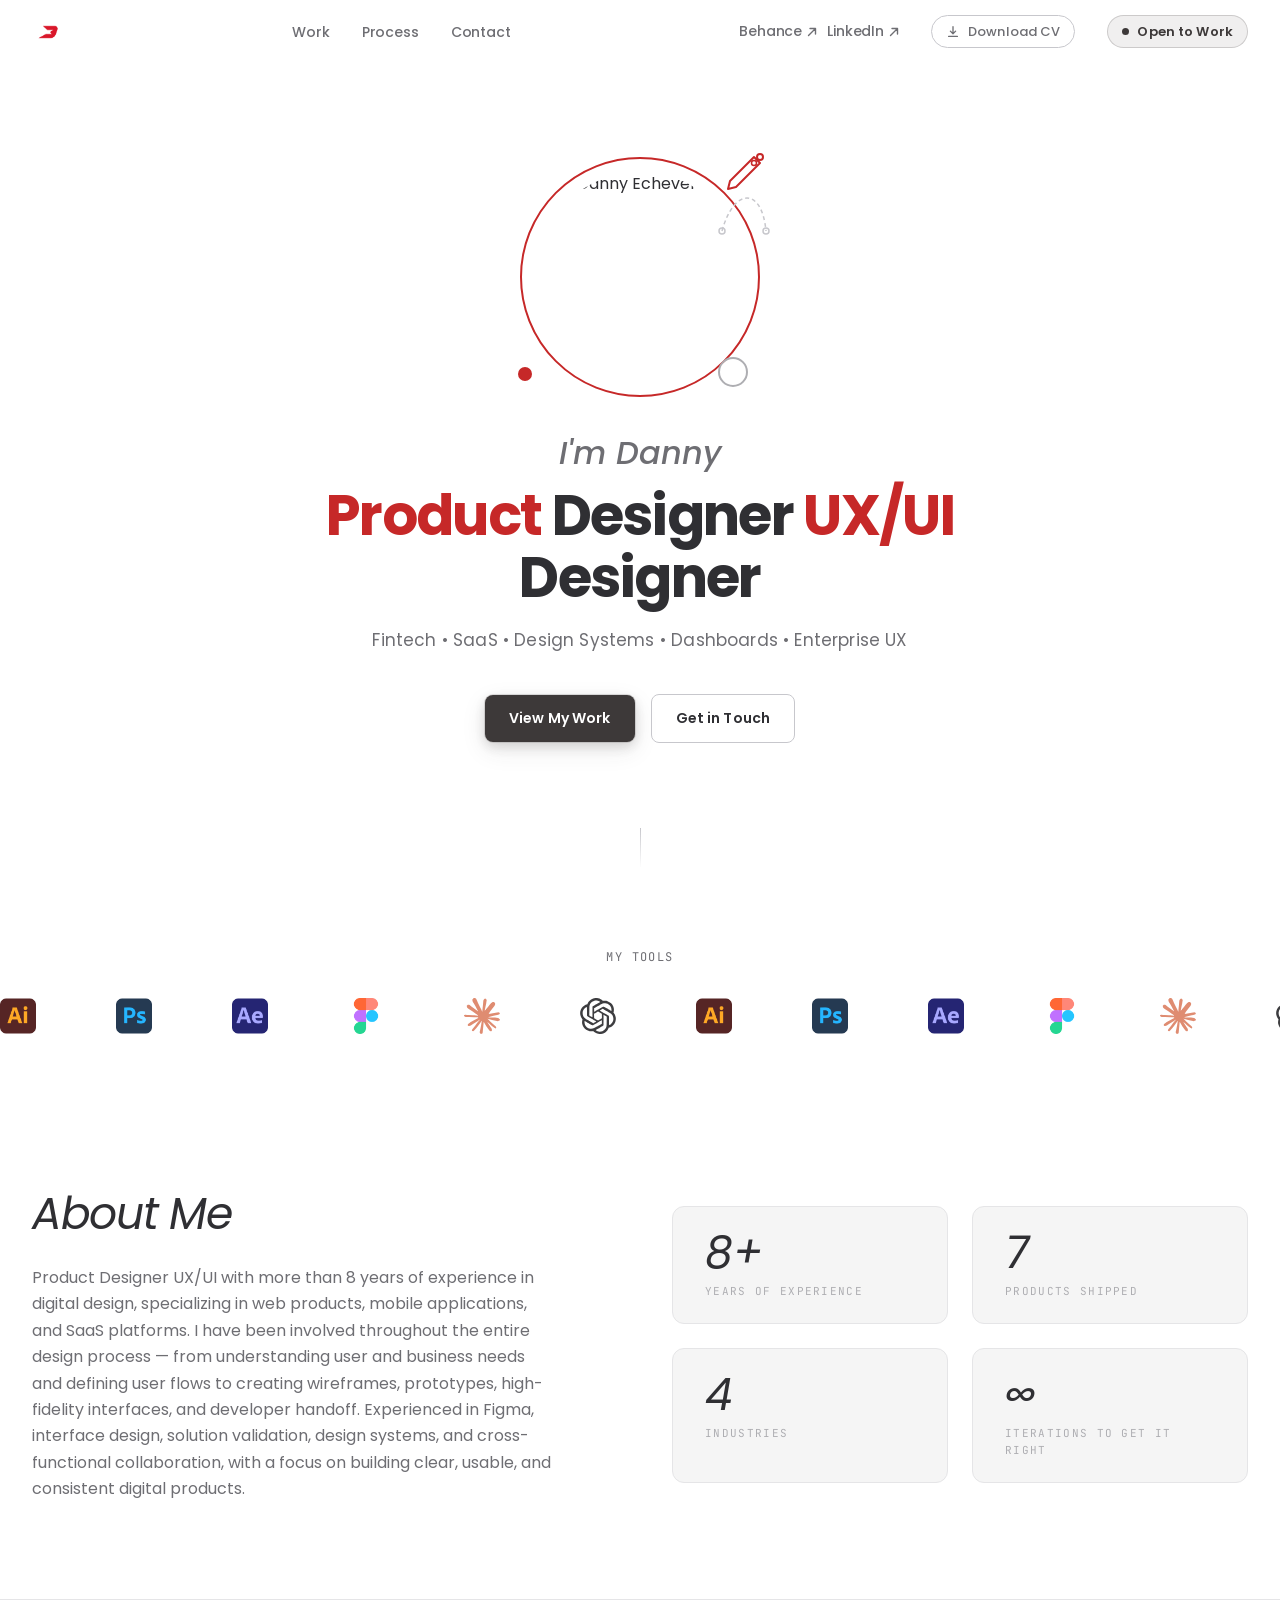
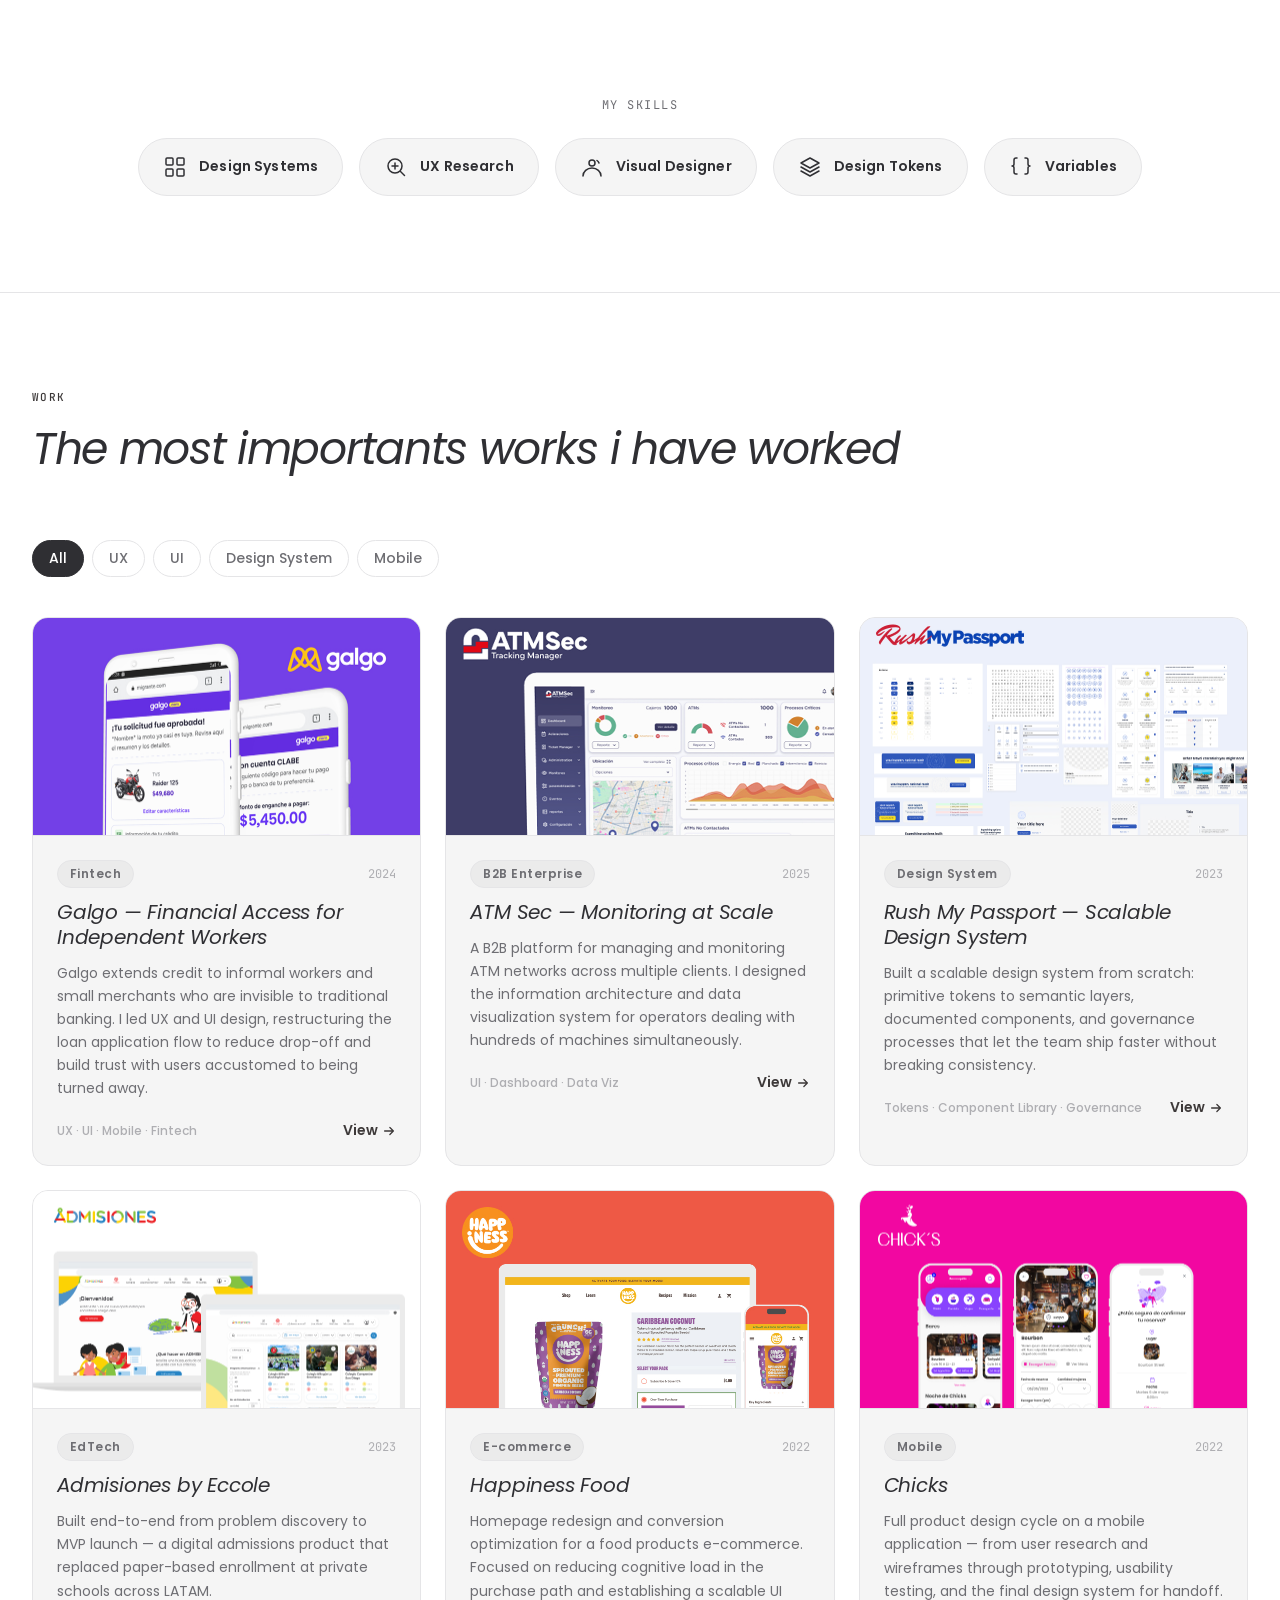
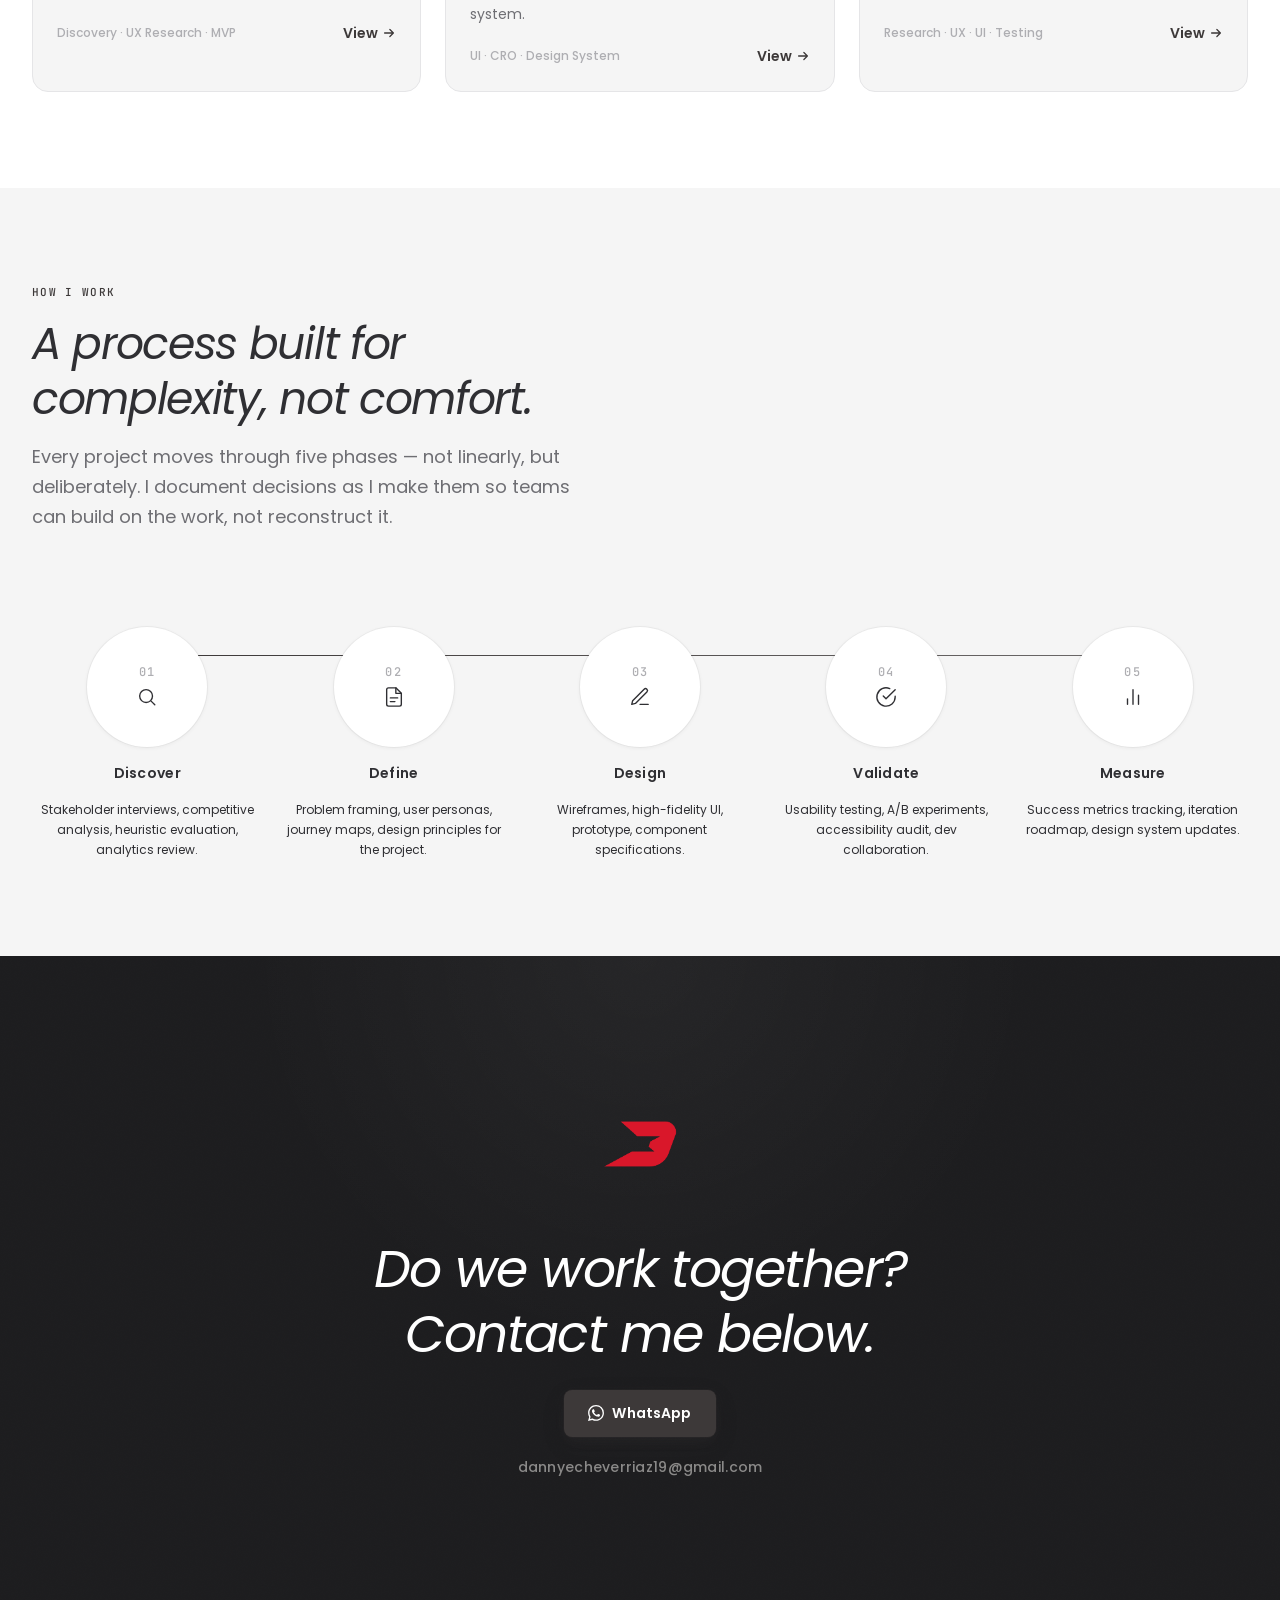
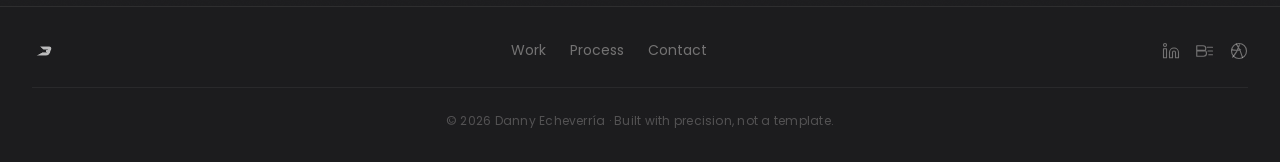
==== commit 82b5d333: "Portfolio update: About Me, skills, tools sections + nav and contact redesign - Add About Me section" ====
--- a/index.html
+++ b/index.html
@@ -1,2655 +1,3254 @@
 <!DOCTYPE html>
 <html lang="en">
+
 <head>
-<meta charset="UTF-8">
-<meta name="viewport" content="width=device-width, initial-scale=1.0">
-<meta name="description" content="Danny Echeverría — Senior Product Designer specializing in Fintech, SaaS, and Design Systems. 8+ years designing complex digital products.">
-<meta property="og:title" content="Danny Echeverría — Product Designer">
-<meta property="og:description" content="Senior Product Designer with 8+ years designing Fintech, SaaS, and enterprise products.">
-<meta property="og:type" content="website">
-<title>Danny Echeverría — Product Designer</title>
-<link rel="preconnect" href="https://fonts.googleapis.com">
-<link rel="preconnect" href="https://fonts.gstatic.com" crossorigin>
-<link href="https://fonts.googleapis.com/css2?family=Poppins:ital,wght@0,300;0,400;0,500;0,600;0,700;1,300;1,400;1,500;1,600&family=JetBrains+Mono:wght@400;500&display=swap" rel="stylesheet">
-<style>
-/* ============================================================
+  <meta charset="UTF-8">
+  <meta name="viewport" content="width=device-width, initial-scale=1.0">
+  <link rel="icon" type="image/png" href="fav-icon-danjez.png">
+  <link rel="apple-touch-icon" href="fav-icon-danjez.png">
+  <meta name="description"
+    content="Danny Echeverría — Senior Product Designer specializing in Fintech, SaaS, and Design Systems. 8+ years designing complex digital products.">
+  <meta property="og:title" content="Danny Echeverría — Product Designer">
+  <meta property="og:description"
+    content="Senior Product Designer with 8+ years designing Fintech, SaaS, and enterprise products.">
+  <meta property="og:type" content="website">
+  <title>Danny Echeverría — Product Designer</title>
+  <link rel="preconnect" href="https://fonts.googleapis.com">
+  <link rel="preconnect" href="https://fonts.gstatic.com" crossorigin>
+  <link
+    href="https://fonts.googleapis.com/css2?family=Poppins:ital,wght@0,300;0,400;0,500;0,600;0,700;1,300;1,400;1,500;1,600&family=JetBrains+Mono:wght@400;500&display=swap"
+    rel="stylesheet">
+  <style>
+    /* ============================================================
    DESIGN TOKENS — Precision Canvas System
    ============================================================ */
-:root {
-  /* Surfaces */
-  --color-bg-base:        #FFFFFF;
-  --color-bg-raised:      #F5F5F5;
-  --color-bg-inset:       #EBEBEB;
-  --color-bg-overlay:     #1C1C1E;
-
-  /* Text */
-  --color-text-primary:   #2F2F33;
-  --color-text-secondary: #6E6E73;
-  --color-text-tertiary:  #AEAEB2;
-  --color-text-inverse:   #FFFFFF;
-
-  /* Accent — dark charcoal */
-  --color-accent:         #3D3939;
-  --color-accent-hover:   #2A2727;
-  --color-accent-subtle:  #F0EFEF;
-  --color-accent-muted:   #6B6868;
-
-  /* Borders */
-  --color-border:         #E5E5E7;
-  --color-border-strong:  #C7C7CC;
-
-  /* Typography */
-  --font-display: 'Poppins', system-ui, sans-serif;
-  --font-body:    'Poppins', system-ui, sans-serif;
-  --font-mono:    'JetBrains Mono', 'Cascadia Code', monospace;
-
-  /* Type scale */
-  --text-xs:   0.75rem;
-  --text-sm:   0.875rem;
-  --text-base: 1rem;
-  --text-lg:   1.125rem;
-  --text-xl:   1.25rem;
-  --text-2xl:  1.5rem;
-  --text-3xl:  clamp(1.75rem, 3vw, 2rem);
-  --text-4xl:  clamp(2rem, 4vw, 2.75rem);
-  --text-5xl:  clamp(2.5rem, 5.5vw, 3.75rem);
-  --text-hero: clamp(3rem, 8vw, 6rem);
-
-  /* Leading */
-  --leading-tight:   1.1;
-  --leading-snug:    1.25;
-  --leading-normal:  1.5;
-  --leading-relaxed: 1.65;
-
-  /* Tracking */
-  --tracking-tight:   -0.03em;
-  --tracking-normal:  -0.01em;
-  --tracking-wide:     0.06em;
-  --tracking-widest:   0.12em;
-
-  /* Spacing */
-  --space-1:  0.25rem;
-  --space-2:  0.5rem;
-  --space-3:  0.75rem;
-  --space-4:  1rem;
-  --space-5:  1.25rem;
-  --space-6:  1.5rem;
-  --space-8:  2rem;
-  --space-10: 2.5rem;
-  --space-12: 3rem;
-  --space-16: 4rem;
-  --space-20: 5rem;
-  --space-24: 6rem;
-  --space-32: 8rem;
-
-  /* Containers */
-  --container-text: 42.5rem;
-  --container-lg:   64rem;
-  --container-xl:   80rem;
-
-  /* Radius */
-  --radius-sm:   0.25rem;
-  --radius-md:   0.5rem;
-  --radius-lg:   0.75rem;
-  --radius-xl:   1rem;
-  --radius-2xl:  1.5rem;
-  --radius-full: 9999px;
-
-  /* Shadows — neutral gray, 4-level system */
-  --shadow-color: 240deg 5% 15%;
-  --shadow-sm:
-    0px 1px 2px hsl(var(--shadow-color) / 0.05),
-    0px 1px 3px hsl(var(--shadow-color) / 0.07);
-  --shadow-md:
-    0px 2px 4px hsl(var(--shadow-color) / 0.04),
-    0px 4px 8px hsl(var(--shadow-color) / 0.07),
-    0px 8px 16px hsl(var(--shadow-color) / 0.05);
-  --shadow-lg:
-    0px 4px 6px hsl(var(--shadow-color) / 0.03),
-    0px 8px 16px hsl(var(--shadow-color) / 0.06),
-    0px 16px 32px hsl(var(--shadow-color) / 0.09),
-    0px 32px 64px hsl(var(--shadow-color) / 0.05);
-  --shadow-accent:
-    0px 0px 0px 1px rgba(61,57,57,0.15),
-    0px 4px 12px rgba(61,57,57,0.18),
-    0px 8px 24px rgba(61,57,57,0.10);
-
-  /* Easings */
-  --ease-out-expo:  cubic-bezier(0.16, 1, 0.3, 1);
-  --ease-spring:    cubic-bezier(0.34, 1.56, 0.64, 1);
-  --ease-in-out:    cubic-bezier(0.65, 0, 0.35, 1);
-
-  /* Durations */
-  --duration-fast:   150ms;
-  --duration-normal: 250ms;
-  --duration-slow:   400ms;
-  --duration-enter:  500ms;
-}
-
-/* ============================================================
+    :root {
+      /* Surfaces */
+      --color-bg-base: #FFFFFF;
+      --color-bg-raised: #F5F5F5;
+      --color-bg-inset: #EBEBEB;
+      --color-bg-overlay: #1C1C1E;
+
+      /* Text */
+      --color-text-primary: #2F2F33;
+      --color-text-secondary: #6E6E73;
+      --color-text-tertiary: #AEAEB2;
+      --color-text-inverse: #FFFFFF;
+
+      /* Accent — dark charcoal */
+      --color-accent: #3D3939;
+      --color-accent-hover: #2A2727;
+      --color-accent-subtle: #F0EFEF;
+      --color-accent-muted: #6B6868;
+
+      /* Borders */
+      --color-border: #E5E5E7;
+      --color-border-strong: #C7C7CC;
+
+      /* Typography */
+      --font-display: 'Poppins', system-ui, sans-serif;
+      --font-body: 'Poppins', system-ui, sans-serif;
+      --font-mono: 'JetBrains Mono', 'Cascadia Code', monospace;
+
+      /* Type scale */
+      --text-xs: 0.75rem;
+      --text-sm: 0.875rem;
+      --text-base: 1rem;
+      --text-lg: 1.125rem;
+      --text-xl: 1.25rem;
+      --text-2xl: 1.5rem;
+      --text-3xl: clamp(1.75rem, 3vw, 2rem);
+      --text-4xl: clamp(2rem, 4vw, 2.75rem);
+      --text-5xl: clamp(2.5rem, 5.5vw, 3.75rem);
+      --text-hero: clamp(3rem, 8vw, 6rem);
+
+      /* Leading */
+      --leading-tight: 1.1;
+      --leading-snug: 1.25;
+      --leading-normal: 1.5;
+      --leading-relaxed: 1.65;
+
+      /* Tracking */
+      --tracking-tight: -0.03em;
+      --tracking-normal: -0.01em;
+      --tracking-wide: 0.06em;
+      --tracking-widest: 0.12em;
+
+      /* Spacing */
+      --space-1: 0.25rem;
+      --space-2: 0.5rem;
+      --space-3: 0.75rem;
+      --space-4: 1rem;
+      --space-5: 1.25rem;
+      --space-6: 1.5rem;
+      --space-8: 2rem;
+      --space-10: 2.5rem;
+      --space-12: 3rem;
+      --space-16: 4rem;
+      --space-20: 5rem;
+      --space-24: 6rem;
+      --space-32: 8rem;
+
+      /* Containers */
+      --container-text: 42.5rem;
+      --container-lg: 64rem;
+      --container-xl: 80rem;
+
+      /* Radius */
+      --radius-sm: 0.25rem;
+      --radius-md: 0.5rem;
+      --radius-lg: 0.75rem;
+      --radius-xl: 1rem;
+      --radius-2xl: 1.5rem;
+      --radius-full: 9999px;
+
+      /* Shadows — neutral gray, 4-level system */
+      --shadow-color: 240deg 5% 15%;
+      --shadow-sm:
+        0px 1px 2px hsl(var(--shadow-color) / 0.05),
+        0px 1px 3px hsl(var(--shadow-color) / 0.07);
+      --shadow-md:
+        0px 2px 4px hsl(var(--shadow-color) / 0.04),
+        0px 4px 8px hsl(var(--shadow-color) / 0.07),
+        0px 8px 16px hsl(var(--shadow-color) / 0.05);
+      --shadow-lg:
+        0px 4px 6px hsl(var(--shadow-color) / 0.03),
+        0px 8px 16px hsl(var(--shadow-color) / 0.06),
+        0px 16px 32px hsl(var(--shadow-color) / 0.09),
+        0px 32px 64px hsl(var(--shadow-color) / 0.05);
+      --shadow-accent:
+        0px 0px 0px 1px rgba(61, 57, 57, 0.15),
+        0px 4px 12px rgba(61, 57, 57, 0.18),
+        0px 8px 24px rgba(61, 57, 57, 0.10);
+
+      /* Easings */
+      --ease-out-expo: cubic-bezier(0.16, 1, 0.3, 1);
+      --ease-spring: cubic-bezier(0.34, 1.56, 0.64, 1);
+      --ease-in-out: cubic-bezier(0.65, 0, 0.35, 1);
+
+      /* Durations */
+      --duration-fast: 150ms;
+      --duration-normal: 250ms;
+      --duration-slow: 400ms;
+      --duration-enter: 500ms;
+    }
+
+    /* ============================================================
    RESET & BASE
    ============================================================ */
-*, *::before, *::after { box-sizing: border-box; margin: 0; padding: 0; }
-
-html {
-  scroll-behavior: smooth;
-  -webkit-font-smoothing: antialiased;
-  -moz-osx-font-smoothing: grayscale;
-}
-
-body {
-  font-family: var(--font-body);
-  font-size: var(--text-base);
-  line-height: var(--leading-normal);
-  color: var(--color-text-primary);
-  background-color: var(--color-bg-base);
-  overflow-x: hidden;
-}
-
-img, video { display: block; max-width: 100%; }
-a { color: inherit; text-decoration: none; }
-button { cursor: pointer; border: none; background: none; font: inherit; }
-ul, ol { list-style: none; }
-
-/* ============================================================
+    *,
+    *::before,
+    *::after {
+      box-sizing: border-box;
+      margin: 0;
+      padding: 0;
+    }
+
+    html {
+      scroll-behavior: smooth;
+      -webkit-font-smoothing: antialiased;
+      -moz-osx-font-smoothing: grayscale;
+    }
+
+    body {
+      font-family: var(--font-body);
+      font-size: var(--text-base);
+      line-height: var(--leading-normal);
+      color: var(--color-text-primary);
+      background-color: var(--color-bg-base);
+      overflow-x: hidden;
+    }
+
+    img,
+    video {
+      display: block;
+      max-width: 100%;
+    }
+
+    a {
+      color: inherit;
+      text-decoration: none;
+    }
+
+    button {
+      cursor: pointer;
+      border: none;
+      background: none;
+      font: inherit;
+    }
+
+    ul,
+    ol {
+      list-style: none;
+    }
+
+    /* ============================================================
    UTILITIES
    ============================================================ */
-.u-container {
-  width: 100%;
-  max-width: var(--container-xl);
-  margin-inline: auto;
-  padding-inline: var(--space-8);
-}
-
-.u-sr-only {
-  position: absolute; width: 1px; height: 1px;
-  padding: 0; margin: -1px; overflow: hidden;
-  clip: rect(0,0,0,0); white-space: nowrap; border: 0;
-}
-
-/* Scroll animation base */
-.anim {
-  opacity: 0;
-  transform: translateY(24px);
-  transition:
-    opacity var(--duration-enter) var(--ease-out-expo),
-    transform var(--duration-enter) var(--ease-out-expo);
-}
-.anim.anim--visible { opacity: 1; transform: translateY(0); }
-.anim:nth-child(2) { transition-delay: 60ms; }
-.anim:nth-child(3) { transition-delay: 120ms; }
-.anim:nth-child(4) { transition-delay: 180ms; }
-
-@media (prefers-reduced-motion: reduce) {
-  .anim { opacity: 1; transform: none; transition: none; }
-  *, *::before, *::after {
-    animation-duration: 0.01ms !important;
-    transition-duration: 0.01ms !important;
-  }
-}
-
-/* ============================================================
+    .u-container {
+      width: 100%;
+      max-width: var(--container-xl);
+      margin-inline: auto;
+      padding-inline: var(--space-8);
+    }
+
+    .u-sr-only {
+      position: absolute;
+      width: 1px;
+      height: 1px;
+      padding: 0;
+      margin: -1px;
+      overflow: hidden;
+      clip: rect(0, 0, 0, 0);
+      white-space: nowrap;
+      border: 0;
+    }
+
+    /* Scroll animation base */
+    .anim {
+      opacity: 0;
+      transform: translateY(24px);
+      transition:
+        opacity var(--duration-enter) var(--ease-out-expo),
+        transform var(--duration-enter) var(--ease-out-expo);
+    }
+
+    .anim.anim--visible {
+      opacity: 1;
+      transform: translateY(0);
+    }
+
+    .anim:nth-child(2) {
+      transition-delay: 60ms;
+    }
+
+    .anim:nth-child(3) {
+      transition-delay: 120ms;
+    }
+
+    .anim:nth-child(4) {
+      transition-delay: 180ms;
+    }
+
+    @media (prefers-reduced-motion: reduce) {
+      .anim {
+        opacity: 1;
+        transform: none;
+        transition: none;
+      }
+
+      *,
+      *::before,
+      *::after {
+        animation-duration: 0.01ms !important;
+        transition-duration: 0.01ms !important;
+      }
+    }
+
+    /* ============================================================
    NAVIGATION
    ============================================================ */
-.nav {
-  position: fixed;
-  top: 0; left: 0; right: 0;
-  z-index: 100;
-  height: 64px;
-  display: flex;
-  align-items: center;
-  transition:
-    background-color var(--duration-normal) var(--ease-in-out),
-    border-color var(--duration-normal) var(--ease-in-out),
-    backdrop-filter var(--duration-normal) var(--ease-in-out);
-  border-bottom: 1px solid transparent;
-}
-
-.nav--scrolled {
-  background-color: rgba(247, 245, 242, 0.88);
-  backdrop-filter: blur(16px) saturate(180%);
-  -webkit-backdrop-filter: blur(16px) saturate(180%);
-  border-bottom-color: rgba(217, 212, 205, 0.6);
-}
-
-.nav__inner {
-  width: 100%;
-  max-width: var(--container-xl);
-  margin-inline: auto;
-  padding-inline: var(--space-8);
-  display: flex;
-  align-items: center;
-  justify-content: space-between;
-  gap: var(--space-8);
-}
-
-.nav__logo img {
-  height: 32px;
-  width: auto;
-  transition: filter var(--duration-normal) var(--ease-in-out);
-}
-
-/* Logo inverted on dark hero background */
-.nav--dark .nav__logo img { filter: brightness(0) invert(1); }
-
-.nav__links {
-  display: flex;
-  align-items: center;
-  gap: var(--space-8);
-}
-
-.nav__link {
-  font-size: var(--text-sm);
-  font-weight: 500;
-  color: var(--color-text-secondary);
-  letter-spacing: var(--tracking-normal);
-  position: relative;
-  transition: color var(--duration-fast) ease;
-  padding-block: var(--space-2);
-}
-
-.nav__link::after {
-  content: '';
-  position: absolute;
-  bottom: -4px;
-  left: 50%;
-  transform: translateX(-50%);
-  width: 4px;
-  height: 4px;
-  border-radius: var(--radius-full);
-  background: var(--color-accent);
-  opacity: 0;
-  transition: opacity var(--duration-fast) ease;
-}
-
-.nav__link:hover { color: var(--color-text-primary); }
-.nav__link:hover::after { opacity: 1; }
-
-.nav--dark .nav__link { color: rgba(247,245,242,0.7); }
-.nav--dark .nav__link:hover { color: rgba(247,245,242,1); }
-
-.nav__badge {
-  display: flex;
-  align-items: center;
-  gap: var(--space-2);
-  background: var(--color-accent-subtle);
-  color: var(--color-accent);
-  border: 1px solid rgba(61, 57, 57, 0.2);
-  border-radius: var(--radius-full);
-  padding: 6px 14px;
-  font-size: 13px;
-  font-weight: 600;
-  letter-spacing: 0.01em;
-  transition: background-color var(--duration-fast) ease;
-}
-
-.nav--dark .nav__badge {
-  background: rgba(255,255,255,0.12);
-  border-color: rgba(255,255,255,0.25);
-  color: rgba(255,255,255,0.85);
-}
-
-.nav__badge-dot {
-  width: 7px;
-  height: 7px;
-  border-radius: var(--radius-full);
-  background: var(--color-accent);
-  animation: pulse 2s ease-in-out infinite;
-  flex-shrink: 0;
-}
-
-.nav--dark .nav__badge-dot { background: rgba(255,255,255,0.85); }
-
-@keyframes pulse {
-  0%, 100% { transform: scale(1); opacity: 1; }
-  50% { transform: scale(1.5); opacity: 0.6; }
-}
-
-/* Hamburger */
-.nav__hamburger {
-  display: none;
-  flex-direction: column;
-  justify-content: center;
-  gap: 5px;
-  width: 32px;
-  height: 32px;
-  padding: 4px;
-}
-
-.nav__hamburger span {
-  display: block;
-  height: 1.5px;
-  background: var(--color-text-primary);
-  border-radius: 2px;
-  transition: transform var(--duration-normal) var(--ease-in-out),
-              opacity var(--duration-normal) ease;
-}
-
-.nav--dark .nav__hamburger span { background: var(--color-text-inverse); }
-
-.nav__hamburger.is-open span:nth-child(1) { transform: translateY(6.5px) rotate(45deg); }
-.nav__hamburger.is-open span:nth-child(2) { opacity: 0; transform: scaleX(0); }
-.nav__hamburger.is-open span:nth-child(3) { transform: translateY(-6.5px) rotate(-45deg); }
-
-/* Mobile drawer */
-.nav__drawer {
-  display: none;
-  position: fixed;
-  top: 64px; left: 0; right: 0;
-  background: rgba(247,245,242,0.96);
-  backdrop-filter: blur(20px);
-  -webkit-backdrop-filter: blur(20px);
-  border-bottom: 1px solid var(--color-border);
-  padding: var(--space-6) var(--space-8);
-  flex-direction: column;
-  gap: var(--space-1);
-  transform: translateY(-8px);
-  opacity: 0;
-  pointer-events: none;
-  transition: transform var(--duration-normal) var(--ease-out-expo),
-              opacity var(--duration-normal) ease;
-}
-
-.nav__drawer.is-open {
-  transform: translateY(0);
-  opacity: 1;
-  pointer-events: auto;
-}
-
-.nav__drawer-link {
-  display: block;
-  padding: var(--space-4) 0;
-  font-size: var(--text-lg);
-  font-weight: 500;
-  color: var(--color-text-secondary);
-  border-bottom: 1px solid var(--color-border);
-  transition: color var(--duration-fast) ease;
-}
-
-.nav__drawer-link:last-child { border-bottom: none; }
-.nav__drawer-link:hover { color: var(--color-text-primary); }
-
-/* ============================================================
+    .nav {
+      position: fixed;
+      top: 0;
+      left: 0;
+      right: 0;
+      z-index: 100;
+      height: 64px;
+      display: flex;
+      align-items: center;
+      transition:
+        background-color var(--duration-normal) var(--ease-in-out),
+        border-color var(--duration-normal) var(--ease-in-out),
+        backdrop-filter var(--duration-normal) var(--ease-in-out);
+      border-bottom: 1px solid transparent;
+    }
+
+    .nav--scrolled {
+      background-color: rgba(247, 245, 242, 0.88);
+      backdrop-filter: blur(16px) saturate(180%);
+      -webkit-backdrop-filter: blur(16px) saturate(180%);
+      border-bottom-color: rgba(217, 212, 205, 0.6);
+    }
+
+    .nav__inner {
+      width: 100%;
+      max-width: var(--container-xl);
+      margin-inline: auto;
+      padding-inline: var(--space-8);
+      display: flex;
+      align-items: center;
+      justify-content: space-between;
+      gap: var(--space-8);
+    }
+
+    .nav__logo img {
+      height: 32px;
+      width: auto;
+      transition: filter var(--duration-normal) var(--ease-in-out);
+    }
+
+    /* Logo inverted on dark hero background */
+    .nav--dark .nav__logo img {
+      filter: brightness(0) invert(1);
+    }
+
+    .nav__links {
+      display: flex;
+      align-items: center;
+      gap: var(--space-8);
+    }
+
+    .nav__link {
+      font-size: var(--text-sm);
+      font-weight: 500;
+      color: var(--color-text-secondary);
+      letter-spacing: var(--tracking-normal);
+      position: relative;
+      transition: color var(--duration-fast) ease;
+      padding-block: var(--space-2);
+    }
+
+    .nav__link::after {
+      content: '';
+      position: absolute;
+      bottom: -4px;
+      left: 50%;
+      transform: translateX(-50%);
+      width: 4px;
+      height: 4px;
+      border-radius: var(--radius-full);
+      background: var(--color-accent);
+      opacity: 0;
+      transition: opacity var(--duration-fast) ease;
+    }
+
+    .nav__link:hover {
+      color: var(--color-text-primary);
+    }
+
+    .nav__link:hover::after {
+      opacity: 1;
+    }
+
+    .nav--dark .nav__link {
+      color: rgba(247, 245, 242, 0.7);
+    }
+
+    .nav--dark .nav__link:hover {
+      color: rgba(247, 245, 242, 1);
+    }
+
+    .nav__right {
+      display: flex;
+      align-items: center;
+      gap: 32px;
+    }
+
+    .nav__socials {
+      display: flex;
+      align-items: center;
+      gap: 10px;
+    }
+
+    .nav__social-link {
+      display: inline-flex;
+      align-items: center;
+      gap: 2px;
+    }
+
+    .nav__social-link:hover {
+      opacity: 1;
+      transform: translateY(-1px);
+    }
+
+    .nav__cv-btn {
+      display: flex;
+      align-items: center;
+      gap: var(--space-2);
+      color: var(--color-text-secondary);
+      border: 1px solid var(--color-border-strong);
+      border-radius: var(--radius-full);
+      padding: 6px 14px;
+      font-size: 13px;
+      font-weight: 500;
+      letter-spacing: 0.01em;
+      text-decoration: none;
+      transition: color var(--duration-fast) ease, border-color var(--duration-fast) ease, background-color var(--duration-fast) ease;
+    }
+
+    .nav__cv-btn:hover {
+      color: var(--color-text-primary);
+      border-color: var(--color-accent);
+      background: var(--color-accent-subtle);
+    }
+
+    .nav--dark .nav__cv-btn {
+      color: rgba(255, 255, 255, 0.7);
+      border-color: rgba(255, 255, 255, 0.25);
+    }
+
+    .nav--dark .nav__cv-btn:hover {
+      color: rgba(255, 255, 255, 1);
+      border-color: rgba(255, 255, 255, 0.6);
+      background: rgba(255, 255, 255, 0.08);
+    }
+
+    .nav__badge {
+      display: flex;
+      align-items: center;
+      gap: var(--space-2);
+      background: var(--color-accent-subtle);
+      color: var(--color-accent);
+      border: 1px solid rgba(61, 57, 57, 0.2);
+      border-radius: var(--radius-full);
+      padding: 6px 14px;
+      font-size: 13px;
+      font-weight: 600;
+      letter-spacing: 0.01em;
+      transition: background-color var(--duration-fast) ease;
+    }
+
+    .nav--dark .nav__badge {
+      background: rgba(255, 255, 255, 0.12);
+      border-color: rgba(255, 255, 255, 0.25);
+      color: rgba(255, 255, 255, 0.85);
+    }
+
+    .nav__badge-dot {
+      width: 7px;
+      height: 7px;
+      border-radius: var(--radius-full);
+      background: var(--color-accent);
+      animation: pulse 2s ease-in-out infinite;
+      flex-shrink: 0;
+    }
+
+    .nav--dark .nav__badge-dot {
+      background: rgba(255, 255, 255, 0.85);
+    }
+
+    @keyframes pulse {
+
+      0%,
+      100% {
+        transform: scale(1);
+        opacity: 1;
+      }
+
+      50% {
+        transform: scale(1.5);
+        opacity: 0.6;
+      }
+    }
+
+    /* Hamburger */
+    .nav__hamburger {
+      display: none;
+      flex-direction: column;
+      justify-content: center;
+      gap: 5px;
+      width: 32px;
+      height: 32px;
+      padding: 4px;
+    }
+
+    .nav__hamburger span {
+      display: block;
+      height: 1.5px;
+      background: var(--color-text-primary);
+      border-radius: 2px;
+      transition: transform var(--duration-normal) var(--ease-in-out),
+        opacity var(--duration-normal) ease;
+    }
+
+    .nav--dark .nav__hamburger span {
+      background: var(--color-text-inverse);
+    }
+
+    .nav__hamburger.is-open span:nth-child(1) {
+      transform: translateY(6.5px) rotate(45deg);
+    }
+
+    .nav__hamburger.is-open span:nth-child(2) {
+      opacity: 0;
+      transform: scaleX(0);
+    }
+
+    .nav__hamburger.is-open span:nth-child(3) {
+      transform: translateY(-6.5px) rotate(-45deg);
+    }
+
+    /* Mobile drawer */
+    .nav__drawer {
+      display: none;
+      position: fixed;
+      top: 64px;
+      left: 0;
+      right: 0;
+      background: rgba(247, 245, 242, 0.96);
+      backdrop-filter: blur(20px);
+      -webkit-backdrop-filter: blur(20px);
+      border-bottom: 1px solid var(--color-border);
+      padding: var(--space-6) var(--space-8);
+      flex-direction: column;
+      gap: var(--space-1);
+      transform: translateY(-8px);
+      opacity: 0;
+      pointer-events: none;
+      transition: transform var(--duration-normal) var(--ease-out-expo),
+        opacity var(--duration-normal) ease;
+    }
+
+    .nav__drawer.is-open {
+      transform: translateY(0);
+      opacity: 1;
+      pointer-events: auto;
+    }
+
+    .nav__drawer-link {
+      display: block;
+      padding: var(--space-4) 0;
+      font-size: var(--text-lg);
+      font-weight: 500;
+      color: var(--color-text-secondary);
+      border-bottom: 1px solid var(--color-border);
+      transition: color var(--duration-fast) ease;
+    }
+
+    .nav__drawer-link:last-child {
+      border-bottom: none;
+    }
+
+    .nav__drawer-link:hover {
+      color: var(--color-text-primary);
+    }
+
+    /* ============================================================
    HERO
    ============================================================ */
-.hero {
-  position: relative;
-  min-height: 100svh;
-  display: grid;
-  place-items: center;
-  overflow: hidden;
-}
-
-.hero__video-wrap {
-  position: absolute;
-  inset: 0;
-  z-index: 0;
-  overflow: hidden;
-}
-
-.hero__video {
-  width: 100%;
-  height: 115%;
-  object-fit: cover;
-  object-position: center;
-  margin-top: -7.5%;
-}
-
-.hero__scrim {
-  position: absolute;
-  inset: 0;
-  background: linear-gradient(
-    180deg,
-    rgba(20,18,16,0.45) 0%,
-    rgba(20,18,16,0.25) 45%,
-    rgba(20,18,16,0.55) 100%
-  );
-  z-index: 1;
-}
-
-.hero__content {
-  position: relative;
-  z-index: 2;
-  text-align: center;
-  padding: var(--space-24) var(--space-8);
-  max-width: 860px;
-  margin-inline: auto;
-}
-
-.hero__avatar {
-  width: 160px;
-  height: 160px;
-  border-radius: var(--radius-full);
-  overflow: hidden;
-  border: 2px solid rgba(255,255,255,0.25);
-  margin-inline: auto;
-  margin-bottom: var(--space-5);
-  opacity: 0;
-  transform: translateY(16px);
-  animation: heroIn var(--duration-enter) var(--ease-out-expo) 0ms forwards;
-}
-
-.hero__avatar img {
-  width: 100%;
-  height: 100%;
-  object-fit: cover;
-  object-position: center top;
-}
-
-.hero__role {
-  font-family: var(--font-display);
-  font-size: clamp(1.125rem, 2.5vw, 1.5rem);
-  font-weight: 500;
-  font-style: normal;
-  letter-spacing: var(--tracking-normal);
-  color: rgba(255, 255, 255, 0.90);
-  margin-bottom: var(--space-5);
-  opacity: 0;
-  transform: translateY(16px);
-  animation: heroIn var(--duration-enter) var(--ease-out-expo) 100ms forwards;
-}
-
-.hero__name {
-  font-family: var(--font-display);
-  font-style: italic;
-  font-size: var(--text-hero);
-  font-weight: 400;
-  line-height: var(--leading-tight);
-  letter-spacing: var(--tracking-tight);
-  color: var(--color-text-inverse);
-  margin-bottom: var(--space-6);
-  opacity: 0;
-  transform: translateY(16px);
-  animation: heroIn var(--duration-enter) var(--ease-out-expo) 220ms forwards;
-}
-
-.hero__tagline {
-  font-size: clamp(1.125rem, 2.5vw, 1.375rem);
-  font-weight: 300;
-  color: rgba(255, 255, 255, 0.85);
-  line-height: var(--leading-relaxed);
-  max-width: 560px;
-  margin-inline: auto;
-  margin-bottom: var(--space-10);
-  opacity: 0;
-  transform: translateY(16px);
-  animation: heroIn var(--duration-enter) var(--ease-out-expo) 340ms forwards;
-}
-
-.hero__ctas {
-  display: flex;
-  align-items: center;
-  justify-content: center;
-  gap: var(--space-4);
-  flex-wrap: wrap;
-  opacity: 0;
-  transform: translateY(16px);
-  animation: heroIn var(--duration-enter) var(--ease-out-expo) 460ms forwards;
-}
-
-@keyframes heroIn {
-  to { opacity: 1; transform: translateY(0); }
-}
-
-/* Buttons */
-.btn {
-  display: inline-flex;
-  align-items: center;
-  gap: var(--space-2);
-  border-radius: var(--radius-md);
-  font-size: var(--text-sm);
-  font-weight: 600;
-  letter-spacing: 0.01em;
-  padding: 13px 24px;
-  transition:
-    background-color var(--duration-fast) ease,
-    box-shadow var(--duration-fast) ease,
-    transform var(--duration-fast) ease,
-    border-color var(--duration-fast) ease,
-    color var(--duration-fast) ease;
-  white-space: nowrap;
-}
-
-.btn--primary {
-  background: var(--color-accent);
-  color: #fff;
-  box-shadow: var(--shadow-accent);
-}
-
-.btn--primary:hover {
-  background: var(--color-accent-hover);
-  transform: translateY(-1px);
-  box-shadow:
-    0px 0px 0px 1px rgba(61,57,57,0.2),
-    0px 6px 16px rgba(61,57,57,0.2),
-    0px 12px 32px rgba(61,57,57,0.12);
-}
-
-.btn--ghost {
-  background: transparent;
-  color: rgba(247,245,242,0.85);
-  border: 1px solid rgba(247,245,242,0.28);
-}
-
-.btn--ghost:hover {
-  border-color: rgba(247,245,242,0.55);
-  background: rgba(247,245,242,0.08);
-  color: #fff;
-}
-
-.btn--outline {
-  background: transparent;
-  color: var(--color-text-primary);
-  border: 1px solid var(--color-border-strong);
-}
-
-.btn--outline:hover {
-  border-color: var(--color-text-secondary);
-  background: var(--color-bg-raised);
-}
-
-/* Scroll cue */
-.hero__scroll {
-  position: absolute;
-  bottom: var(--space-8);
-  left: 50%;
-  transform: translateX(-50%);
-  z-index: 2;
-  display: flex;
-  flex-direction: column;
-  align-items: center;
-  gap: var(--space-2);
-  opacity: 0;
-  animation: heroIn var(--duration-enter) var(--ease-out-expo) 800ms forwards;
-  transition: opacity var(--duration-slow) ease;
-}
-
-.hero__scroll.is-hidden { opacity: 0; pointer-events: none; }
-
-.hero__scroll-line {
-  width: 1px;
-  height: 40px;
-  background: linear-gradient(to bottom, rgba(247,245,242,0.5), transparent);
-  animation: scrollPulse 2s ease-in-out infinite;
-}
-
-@keyframes scrollPulse {
-  0%, 100% { transform: scaleY(1); opacity: 0.5; }
-  50% { transform: scaleY(0.6); opacity: 1; }
-}
-
-/* ============================================================
+    .hero {
+      position: relative;
+      min-height: 100svh;
+      display: grid;
+      place-items: center;
+      overflow: hidden;
+      background: var(--color-bg-base);
+    }
+
+    .hero__video-wrap {
+      position: absolute;
+      inset: 0;
+      z-index: 0;
+      overflow: hidden;
+    }
+
+    .hero__video {
+      width: 100%;
+      height: 115%;
+      object-fit: cover;
+      object-position: center;
+      margin-top: -7.5%;
+      opacity: 0.2;
+    }
+
+    .hero__scrim {
+      display: none;
+    }
+
+    .hero__content {
+      position: relative;
+      z-index: 2;
+      text-align: center;
+      padding: var(--space-24) var(--space-8);
+      max-width: 860px;
+      margin-inline: auto;
+    }
+
+    /* Avatar with decorative ring */
+    .hero__avatar-wrap {
+      position: relative;
+      width: 240px;
+      height: 240px;
+      margin-inline: auto;
+      margin-bottom: var(--space-8);
+      opacity: 0;
+      transform: translateY(16px);
+      animation: heroIn var(--duration-enter) var(--ease-out-expo) 0ms forwards;
+    }
+
+    .hero__avatar-ring {
+      position: absolute;
+      inset: 0;
+      border-radius: 50%;
+      border: 2px solid #C62828;
+    }
+
+    .hero__avatar {
+      width: 210px;
+      height: 210px;
+      border-radius: 50%;
+      overflow: hidden;
+      border: none;
+      position: absolute;
+      top: 50%;
+      left: 50%;
+      transform: translate(-50%, -50%);
+    }
+
+    .hero__avatar img {
+      width: 100%;
+      height: 100%;
+      object-fit: cover;
+      object-position: center top;
+    }
+
+    /* Decorative elements around avatar */
+    .hero__deco {
+      position: absolute;
+      pointer-events: none;
+    }
+
+    .hero__deco--dot {
+      width: 14px;
+      height: 14px;
+      border-radius: 50%;
+      background: #C62828;
+      bottom: 14px;
+      left: -4px;
+    }
+
+    .hero__deco--circle {
+      width: 30px;
+      height: 30px;
+      border-radius: 50%;
+      border: 2px solid var(--color-text-tertiary);
+      bottom: 8px;
+      right: 10px;
+    }
+
+    .hero__deco--pen {
+      top: -8px;
+      right: -8px;
+      color: #C62828;
+    }
+
+    .hero__deco--bezier {
+      top: 0;
+      right: 0;
+      color: var(--color-text-tertiary);
+    }
+
+    /* Intro "I'm Danny" */
+    .hero__intro {
+      font-family: var(--font-display);
+      font-style: italic;
+      font-size: clamp(1.5rem, 3vw, 2rem);
+      font-weight: 500;
+      color: var(--color-text-secondary);
+      margin-bottom: var(--space-2);
+      opacity: 0;
+      transform: translateY(16px);
+      animation: heroIn var(--duration-enter) var(--ease-out-expo) 100ms forwards;
+    }
+
+    .hero__name {
+      font-family: var(--font-display);
+      font-style: normal;
+      font-size: clamp(2rem, 5vw, 3.5rem);
+      font-weight: 700;
+      line-height: var(--leading-tight);
+      letter-spacing: var(--tracking-tight);
+      color: var(--color-text-primary);
+      margin-bottom: var(--space-5);
+      opacity: 0;
+      transform: translateY(16px);
+      animation: heroIn var(--duration-enter) var(--ease-out-expo) 220ms forwards;
+    }
+
+    .hero__accent {
+      color: #C62828;
+    }
+
+    .hero__tagline {
+      font-size: clamp(0.875rem, 2vw, 1.0625rem);
+      font-weight: 400;
+      color: var(--color-text-secondary);
+      letter-spacing: 0.01em;
+      max-width: 560px;
+      margin-inline: auto;
+      margin-bottom: var(--space-10);
+      opacity: 0;
+      transform: translateY(16px);
+      animation: heroIn var(--duration-enter) var(--ease-out-expo) 340ms forwards;
+    }
+
+    .hero__ctas {
+      display: flex;
+      align-items: center;
+      justify-content: center;
+      gap: var(--space-4);
+      flex-wrap: wrap;
+      opacity: 0;
+      transform: translateY(16px);
+      animation: heroIn var(--duration-enter) var(--ease-out-expo) 460ms forwards;
+    }
+
+    @keyframes heroIn {
+      to {
+        opacity: 1;
+        transform: translateY(0);
+      }
+    }
+
+    /* Buttons */
+    .btn {
+      display: inline-flex;
+      align-items: center;
+      gap: var(--space-2);
+      border-radius: var(--radius-md);
+      font-size: var(--text-sm);
+      font-weight: 600;
+      letter-spacing: 0.01em;
+      padding: 13px 24px;
+      transition:
+        background-color var(--duration-fast) ease,
+        box-shadow var(--duration-fast) ease,
+        transform var(--duration-fast) ease,
+        border-color var(--duration-fast) ease,
+        color var(--duration-fast) ease;
+      white-space: nowrap;
+    }
+
+    .btn--primary {
+      background: var(--color-accent);
+      color: #fff;
+      box-shadow: var(--shadow-accent);
+    }
+
+    .btn--primary:hover {
+      background: var(--color-accent-hover);
+      transform: translateY(-1px);
+      box-shadow:
+        0px 0px 0px 1px rgba(61, 57, 57, 0.2),
+        0px 6px 16px rgba(61, 57, 57, 0.2),
+        0px 12px 32px rgba(61, 57, 57, 0.12);
+    }
+
+    .btn--ghost {
+      background: transparent;
+      color: rgba(247, 245, 242, 0.85);
+      border: 1px solid rgba(247, 245, 242, 0.28);
+    }
+
+    .btn--ghost:hover {
+      border-color: rgba(247, 245, 242, 0.55);
+      background: rgba(247, 245, 242, 0.08);
+      color: #fff;
+    }
+
+    .btn--outline {
+      background: transparent;
+      color: var(--color-text-primary);
+      border: 1px solid var(--color-border-strong);
+    }
+
+    .btn--outline:hover {
+      border-color: var(--color-text-secondary);
+      background: var(--color-bg-raised);
+    }
+
+    /* Scroll cue */
+    .hero__scroll {
+      position: absolute;
+      bottom: var(--space-8);
+      left: 50%;
+      transform: translateX(-50%);
+      z-index: 2;
+      display: flex;
+      flex-direction: column;
+      align-items: center;
+      gap: var(--space-2);
+      opacity: 0;
+      animation: heroIn var(--duration-enter) var(--ease-out-expo) 800ms forwards;
+      transition: opacity var(--duration-slow) ease;
+    }
+
+    .hero__scroll.is-hidden {
+      opacity: 0;
+      pointer-events: none;
+    }
+
+    .hero__scroll-line {
+      width: 1px;
+      height: 40px;
+      background: linear-gradient(to bottom, var(--color-border-strong), transparent);
+      animation: scrollPulse 2s ease-in-out infinite;
+    }
+
+    @keyframes scrollPulse {
+
+      0%,
+      100% {
+        transform: scaleY(1);
+        opacity: 0.5;
+      }
+
+      50% {
+        transform: scaleY(0.6);
+        opacity: 1;
+      }
+    }
+
+    /* ============================================================
    PROOF BAR
    ============================================================ */
-.proof {
-  background: var(--color-bg-raised);
-  border-top: 1px solid var(--color-border);
-  border-bottom: 1px solid var(--color-border);
-  padding: var(--space-12) 0;
-}
-
-.proof__metrics {
-  display: flex;
-  align-items: center;
-  justify-content: space-between;
-  gap: 0;
-  margin-bottom: var(--space-10);
-}
-
-.proof__metric {
-  flex: 1;
-  text-align: center;
-  padding-inline: var(--space-6);
-  position: relative;
-}
-
-.proof__metric + .proof__metric::before {
-  content: '';
-  position: absolute;
-  left: 0;
-  top: 50%;
-  transform: translateY(-50%);
-  width: 1px;
-  height: 48px;
-  background: var(--color-border);
-}
-
-.proof__number {
-  font-family: var(--font-display);
-  font-style: italic;
-  font-size: 2.5rem;
-  font-weight: 400;
-  line-height: 1;
-  color: var(--color-text-primary);
-  letter-spacing: var(--tracking-tight);
-  margin-bottom: var(--space-2);
-}
-
-.proof__label {
-  font-family: var(--font-mono);
-  font-size: 11px;
-  font-weight: 500;
-  letter-spacing: var(--tracking-widest);
-  text-transform: uppercase;
-  color: var(--color-text-tertiary);
-  line-height: 1.4;
-}
-
-/* Marquee */
-.proof__tools {
-  overflow: hidden;
-  -webkit-mask-image: linear-gradient(to right, transparent, black 10%, black 90%, transparent);
-  mask-image: linear-gradient(to right, transparent, black 10%, black 90%, transparent);
-}
-
-.proof__marquee {
-  display: flex;
-  gap: var(--space-10);
-  animation: marquee 28s linear infinite;
-  width: max-content;
-}
-
-.proof__marquee:hover { animation-play-state: paused; }
-
-@keyframes marquee {
-  0% { transform: translateX(0); }
-  100% { transform: translateX(-50%); }
-}
-
-.proof__tool {
-  display: flex;
-  align-items: center;
-  padding: var(--space-2) 0;
-  white-space: nowrap;
-}
-
-.proof__tool-logo {
-  height: 32px;
-  width: auto;
-  display: block;
-  opacity: 0.75;
-  transition: opacity var(--duration-normal) ease, transform var(--duration-normal) ease;
-}
-
-.proof__tool:hover .proof__tool-logo {
-  opacity: 1;
-  transform: translateY(-2px);
-}
-
-/* ============================================================
+    .proof {
+      background: var(--color-bg-base);
+      padding: var(--space-12) 0;
+    }
+
+    .proof__metrics {
+      display: flex;
+      align-items: center;
+      justify-content: space-between;
+      gap: 0;
+      margin-bottom: var(--space-10);
+    }
+
+    .proof__metric {
+      flex: 1;
+      text-align: center;
+      padding-inline: var(--space-6);
+      position: relative;
+    }
+
+    .proof__metric+.proof__metric::before {
+      content: '';
+      position: absolute;
+      left: 0;
+      top: 50%;
+      transform: translateY(-50%);
+      width: 1px;
+      height: 48px;
+      background: var(--color-border);
+    }
+
+    .proof__number {
+      font-family: var(--font-display);
+      font-style: italic;
+      font-size: 2.5rem;
+      font-weight: 400;
+      line-height: 1;
+      color: var(--color-text-primary);
+      letter-spacing: var(--tracking-tight);
+      margin-bottom: var(--space-2);
+    }
+
+    .proof__label {
+      font-family: var(--font-mono);
+      font-size: 11px;
+      font-weight: 500;
+      letter-spacing: var(--tracking-widest);
+      text-transform: uppercase;
+      color: var(--color-text-tertiary);
+      line-height: 1.4;
+    }
+
+    /* Marquee */
+    .proof__tools {
+      width: 100vw;
+      position: relative;
+      left: 50%;
+      transform: translateX(-50%);
+      overflow: hidden;
+    }
+
+    .proof__marquee {
+      display: flex;
+      gap: var(--space-20);
+      animation: marquee 22s linear infinite;
+      width: max-content;
+    }
+
+    @keyframes marquee {
+      0% {
+        transform: translateX(0);
+      }
+
+      100% {
+        transform: translateX(-50%);
+      }
+    }
+
+    .proof__tool {
+      display: flex;
+      align-items: center;
+      padding: var(--space-2) 0;
+      white-space: nowrap;
+      flex-shrink: 0;
+    }
+
+    .proof__tool-logo {
+      height: 36px;
+      width: auto;
+      display: block;
+      opacity: 0.85;
+    }
+
+    @media (prefers-reduced-motion: reduce) {
+      .proof__marquee {
+        animation: none;
+      }
+    }
+
+    /* ============================================================
+   ABOUT
+   ============================================================ */
+    .about {
+      padding: var(--space-24) 0;
+      background: var(--color-bg-base);
+      border-bottom: 1px solid var(--color-border);
+    }
+
+    .about__inner {
+      display: grid;
+      grid-template-columns: 1fr 1fr;
+      gap: var(--space-16);
+      align-items: center;
+    }
+
+    .about__body {
+      font-size: var(--text-base);
+      color: var(--color-text-secondary);
+      line-height: var(--leading-relaxed);
+      margin-top: var(--space-6);
+      max-width: 520px;
+    }
+
+    .about__stats {
+      display: grid;
+      grid-template-columns: 1fr 1fr;
+      gap: var(--space-6);
+    }
+
+    .about__stat {
+      background: var(--color-bg-raised);
+      border: 1px solid var(--color-border);
+      border-radius: 12px;
+      padding: var(--space-6) var(--space-8);
+    }
+
+    .about__stat-number {
+      font-family: var(--font-display);
+      font-style: italic;
+      font-size: var(--text-4xl);
+      font-weight: 400;
+      color: var(--color-text-primary);
+      line-height: 1;
+    }
+
+    .about__stat-label {
+      font-family: var(--font-mono);
+      font-size: 11px;
+      letter-spacing: var(--tracking-widest);
+      text-transform: uppercase;
+      color: var(--color-text-tertiary);
+      margin-top: var(--space-2);
+    }
+
+    @media (max-width: 768px) {
+      .about__inner {
+        grid-template-columns: 1fr;
+        gap: var(--space-12);
+      }
+
+      .about__body {
+        max-width: 100%;
+      }
+    }
+
+    /* ============================================================
+   SKILLS
+   ============================================================ */
+    .skills {
+      padding: var(--space-16) 0;
+      background: var(--color-bg-base);
+      border-bottom: 1px solid var(--color-border);
+    }
+
+    .skills__grid {
+      display: flex;
+      align-items: center;
+      justify-content: center;
+      gap: var(--space-4);
+      flex-wrap: wrap;
+    }
+
+    .skills__item {
+      display: flex;
+      align-items: center;
+      gap: var(--space-3);
+      padding: var(--space-4) var(--space-6);
+      background: var(--color-bg-raised);
+      border: 1px solid var(--color-border);
+      border-radius: var(--radius-full);
+      transition: border-color var(--duration-fast) ease, background var(--duration-fast) ease, transform var(--duration-fast) ease;
+    }
+
+    .skills__item:hover {
+      border-color: var(--color-border-strong);
+      background: var(--color-bg-inset);
+      transform: translateY(-2px);
+    }
+
+    .skills__icon {
+      display: flex;
+      align-items: center;
+      justify-content: center;
+      color: var(--color-text-primary);
+      flex-shrink: 0;
+    }
+
+    .skills__label {
+      font-size: var(--text-sm);
+      font-weight: 600;
+      color: var(--color-text-primary);
+      letter-spacing: 0.01em;
+      white-space: nowrap;
+    }
+
+    /* ============================================================
    SECTION SHARED
    ============================================================ */
-.section {
-  padding: var(--space-24) 0;
-}
-
-.section__header {
-  margin-bottom: var(--space-16);
-}
-
-.section__eyebrow {
-  font-family: var(--font-mono);
-  font-size: 11px;
-  font-weight: 500;
-  letter-spacing: var(--tracking-widest);
-  text-transform: uppercase;
-  color: var(--color-accent);
-  margin-bottom: var(--space-4);
-}
-
-.section__title {
-  font-family: var(--font-display);
-  font-style: italic;
-  font-size: var(--text-4xl);
-  font-weight: 400;
-  line-height: var(--leading-snug);
-  letter-spacing: var(--tracking-tight);
-  color: var(--color-text-primary);
-}
-
-.section__subtitle {
-  font-size: var(--text-lg);
-  color: var(--color-text-secondary);
-  line-height: var(--leading-relaxed);
-  max-width: 540px;
-  margin-top: var(--space-4);
-}
-
-/* Tag pill */
-.tag {
-  display: inline-flex;
-  align-items: center;
-  gap: var(--space-2);
-  background: var(--color-accent-subtle);
-  color: var(--color-accent);
-  border: 1px solid rgba(61,57,57,0.15);
-  border-radius: var(--radius-full);
-  padding: 4px 12px;
-  font-size: var(--text-xs);
-  font-weight: 600;
-  letter-spacing: 0.04em;
-  white-space: nowrap;
-}
-
-.tag--neutral {
-  background: var(--color-bg-inset);
-  color: var(--color-text-secondary);
-  border-color: var(--color-border);
-}
-
-/* ============================================================
+    .section {
+      padding: var(--space-24) 0;
+    }
+
+    .section__header {
+      margin-bottom: var(--space-16);
+    }
+
+    .section__eyebrow {
+      font-family: var(--font-mono);
+      font-size: 11px;
+      font-weight: 500;
+      letter-spacing: var(--tracking-widest);
+      text-transform: uppercase;
+      color: var(--color-accent);
+      margin-bottom: var(--space-4);
+    }
+
+    .section__title {
+      font-family: var(--font-display);
+      font-style: italic;
+      font-size: var(--text-4xl);
+      font-weight: 400;
+      line-height: var(--leading-snug);
+      letter-spacing: var(--tracking-tight);
+      color: var(--color-text-primary);
+    }
+
+    .section__subtitle {
+      font-size: var(--text-lg);
+      color: var(--color-text-secondary);
+      line-height: var(--leading-relaxed);
+      max-width: 540px;
+      margin-top: var(--space-4);
+    }
+
+    /* Tag pill */
+    .tag {
+      display: inline-flex;
+      align-items: center;
+      gap: var(--space-2);
+      background: var(--color-accent-subtle);
+      color: var(--color-accent);
+      border: 1px solid rgba(61, 57, 57, 0.15);
+      border-radius: var(--radius-full);
+      padding: 4px 12px;
+      font-size: var(--text-xs);
+      font-weight: 600;
+      letter-spacing: 0.04em;
+      white-space: nowrap;
+    }
+
+    .tag--neutral {
+      background: var(--color-bg-inset);
+      color: var(--color-text-secondary);
+      border-color: var(--color-border);
+    }
+
+    /* ============================================================
    FEATURED PROJECTS
    ============================================================ */
-.work { background: var(--color-bg-base); }
-
-/* Galgo — full-width card */
-.work__featured {
-  background: var(--color-bg-raised);
-  border: 1px solid var(--color-border);
-  border-radius: var(--radius-2xl);
-  padding: var(--space-16);
-  display: grid;
-  grid-template-columns: 7fr 5fr;
-  gap: var(--space-16);
-  align-items: center;
-  margin-bottom: var(--space-6);
-  position: relative;
-  overflow: hidden;
-  transition: border-color var(--duration-normal) ease;
-}
-
-.work__featured:hover { border-color: var(--color-border-strong); }
-
-.work__featured-content {}
-
-.work__featured-tags {
-  display: flex;
-  gap: var(--space-2);
-  flex-wrap: wrap;
-  margin-bottom: var(--space-6);
-}
-
-.work__featured-title {
-  font-family: var(--font-display);
-  font-style: italic;
-  font-size: clamp(1.75rem, 3vw, 2.25rem);
-  font-weight: 400;
-  line-height: var(--leading-snug);
-  letter-spacing: var(--tracking-tight);
-  color: var(--color-text-primary);
-  margin-bottom: var(--space-5);
-}
-
-.work__featured-body {
-  font-size: var(--text-base);
-  line-height: var(--leading-relaxed);
-  color: var(--color-text-secondary);
-  max-width: 480px;
-  margin-bottom: var(--space-8);
-}
-
-.work__impact {
-  display: flex;
-  gap: var(--space-4);
-  flex-wrap: wrap;
-  margin-bottom: var(--space-8);
-}
-
-.work__impact-chip {
-  background: var(--color-bg-inset);
-  border: 1px solid var(--color-border);
-  border-radius: var(--radius-md);
-  padding: 6px 12px;
-  font-size: var(--text-sm);
-  font-weight: 500;
-  color: var(--color-text-primary);
-}
-
-.work__cta {
-  display: inline-flex;
-  align-items: center;
-  gap: var(--space-2);
-  font-size: var(--text-sm);
-  font-weight: 600;
-  color: var(--color-accent);
-  transition: gap var(--duration-fast) var(--ease-spring);
-}
-
-.work__cta:hover { gap: var(--space-3); }
-.work__cta svg { flex-shrink: 0; }
-
-/* Stacked screenshots */
-.work__visuals {
-  position: relative;
-  height: 320px;
-}
-
-.work__screen {
-  position: absolute;
-  border-radius: var(--radius-lg);
-  box-shadow: var(--shadow-lg);
-  overflow: hidden;
-  background: var(--color-bg-inset);
-  border: 1px solid var(--color-border);
-}
-
-.work__screen--1 {
-  width: 85%;
-  bottom: 0; left: 10%;
-  transform: rotate(-2deg) translateX(-8px);
-  transition: transform var(--duration-slow) var(--ease-spring);
-}
-
-.work__screen--2 {
-  width: 85%;
-  bottom: 20px; left: 5%;
-  transform: rotate(0.5deg) translateX(4px);
-  transition: transform var(--duration-slow) var(--ease-spring) 40ms;
-}
-
-.work__screen--3 {
-  width: 80%;
-  bottom: 40px; left: 10%;
-  transform: rotate(0deg);
-  transition: transform var(--duration-slow) var(--ease-spring) 80ms;
-  box-shadow: var(--shadow-lg);
-}
-
-.work__featured:hover .work__screen--1 { transform: rotate(-6deg) translateX(-16px) translateY(8px); }
-.work__featured:hover .work__screen--2 { transform: rotate(2deg) translateX(8px) translateY(-4px); }
-.work__featured:hover .work__screen--3 { transform: rotate(5deg) translateX(16px) translateY(-12px); }
-
-.work__screen img {
-  width: 100%;
-  height: 100%;
-  object-fit: cover;
-}
-
-/* Placeholder image */
-.work__screen-placeholder {
-  width: 100%;
-  aspect-ratio: 16/10;
-  background: linear-gradient(135deg, var(--color-bg-inset) 0%, var(--color-border) 100%);
-  display: flex;
-  align-items: center;
-  justify-content: center;
-}
-
-.work__screen-placeholder-inner {
-  width: 60%;
-  height: 3px;
-  background: var(--color-border-strong);
-  border-radius: var(--radius-full);
-  position: relative;
-}
-
-.work__screen-placeholder-inner::before,
-.work__screen-placeholder-inner::after {
-  content: '';
-  position: absolute;
-  left: 0;
-  height: 3px;
-  background: var(--color-border-strong);
-  border-radius: var(--radius-full);
-}
-
-.work__screen-placeholder-inner::before { top: -10px; width: 80%; }
-.work__screen-placeholder-inner::after  { top: 10px;  width: 40%; }
-
-/* Half-width cards */
-.work__grid {
-  display: grid;
-  grid-template-columns: 1fr 1fr;
-  gap: var(--space-6);
-}
-
-.work__card {
-  background: var(--color-bg-raised);
-  border: 1px solid var(--color-border);
-  border-radius: var(--radius-2xl);
-  padding: var(--space-12);
-  display: flex;
-  flex-direction: column;
-  gap: var(--space-5);
-  position: relative;
-  border-left: 3px solid transparent;
-  transition:
-    background-color var(--duration-normal) ease,
-    border-color var(--duration-normal) ease,
-    border-left-color var(--duration-normal) ease;
-}
-
-.work__card:hover {
-  background: var(--color-bg-inset);
-  border-color: var(--color-border-strong);
-  border-left-color: var(--color-accent);
-}
-
-.work__card-title {
-  font-family: var(--font-display);
-  font-style: italic;
-  font-size: var(--text-2xl);
-  font-weight: 400;
-  line-height: var(--leading-snug);
-  letter-spacing: var(--tracking-tight);
-  color: var(--color-text-primary);
-}
-
-.work__card-body {
-  font-size: var(--text-sm);
-  line-height: var(--leading-relaxed);
-  color: var(--color-text-secondary);
-  flex: 1;
-}
-
-.work__card-metric {
-  font-family: var(--font-mono);
-  font-size: var(--text-xs);
-  font-weight: 500;
-  color: var(--color-accent);
-  letter-spacing: 0.04em;
-}
-
-.work__card-image {
-  border-radius: var(--radius-lg);
-  overflow: hidden;
-  border: 1px solid var(--color-border);
-  background: var(--color-bg-inset);
-  aspect-ratio: 16/9;
-}
-
-.work__card-image img {
-  width: 100%;
-  height: 100%;
-  object-fit: cover;
-  transition: transform var(--duration-slow) ease;
-}
-
-.work__card:hover .work__card-image img { transform: scale(1.03); }
-
-/* Card image placeholder */
-.work__card-placeholder {
-  width: 100%;
-  height: 100%;
-  min-height: 160px;
-  background: linear-gradient(135deg, var(--color-bg-inset) 0%, var(--color-border) 100%);
-}
-
-/* ============================================================
+    .work {
+      background: var(--color-bg-base);
+    }
+
+    /* Galgo — full-width card */
+    .work__featured {
+      background: var(--color-bg-raised);
+      border: 1px solid var(--color-border);
+      border-radius: var(--radius-2xl);
+      padding: var(--space-16);
+      display: grid;
+      grid-template-columns: 7fr 5fr;
+      gap: var(--space-16);
+      align-items: center;
+      margin-bottom: var(--space-6);
+      position: relative;
+      overflow: hidden;
+      transition: border-color var(--duration-normal) ease;
+    }
+
+    .work__featured:hover {
+      border-color: var(--color-border-strong);
+    }
+
+    .work__featured-content {
+      display: contents;
+    }
+
+    .work__featured-tags {
+      display: flex;
+      gap: var(--space-2);
+      flex-wrap: wrap;
+      margin-bottom: var(--space-6);
+    }
+
+    .work__featured-title {
+      font-family: var(--font-display);
+      font-style: italic;
+      font-size: clamp(1.75rem, 3vw, 2.25rem);
+      font-weight: 400;
+      line-height: var(--leading-snug);
+      letter-spacing: var(--tracking-tight);
+      color: var(--color-text-primary);
+      margin-bottom: var(--space-5);
+    }
+
+    .work__featured-body {
+      font-size: var(--text-base);
+      line-height: var(--leading-relaxed);
+      color: var(--color-text-secondary);
+      max-width: 480px;
+      margin-bottom: var(--space-8);
+    }
+
+    .work__impact {
+      display: flex;
+      gap: var(--space-4);
+      flex-wrap: wrap;
+      margin-bottom: var(--space-8);
+    }
+
+    .work__impact-chip {
+      background: var(--color-bg-inset);
+      border: 1px solid var(--color-border);
+      border-radius: var(--radius-md);
+      padding: 6px 12px;
+      font-size: var(--text-sm);
+      font-weight: 500;
+      color: var(--color-text-primary);
+    }
+
+    .work__cta {
+      display: inline-flex;
+      align-items: center;
+      gap: var(--space-2);
+      font-size: var(--text-sm);
+      font-weight: 600;
+      color: var(--color-accent);
+      transition: gap var(--duration-fast) var(--ease-spring);
+    }
+
+    .work__cta:hover {
+      gap: var(--space-3);
+    }
+
+    .work__cta svg {
+      flex-shrink: 0;
+    }
+
+    /* Stacked screenshots */
+    .work__visuals {
+      position: relative;
+      height: 320px;
+    }
+
+    .work__screen {
+      position: absolute;
+      border-radius: var(--radius-lg);
+      box-shadow: var(--shadow-lg);
+      overflow: hidden;
+      background: var(--color-bg-inset);
+      border: 1px solid var(--color-border);
+    }
+
+    .work__screen--1 {
+      width: 85%;
+      bottom: 0;
+      left: 10%;
+      transform: rotate(-2deg) translateX(-8px);
+      transition: transform var(--duration-slow) var(--ease-spring);
+    }
+
+    .work__screen--2 {
+      width: 85%;
+      bottom: 20px;
+      left: 5%;
+      transform: rotate(0.5deg) translateX(4px);
+      transition: transform var(--duration-slow) var(--ease-spring) 40ms;
+    }
+
+    .work__screen--3 {
+      width: 80%;
+      bottom: 40px;
+      left: 10%;
+      transform: rotate(0deg);
+      transition: transform var(--duration-slow) var(--ease-spring) 80ms;
+      box-shadow: var(--shadow-lg);
+    }
+
+    .work__featured:hover .work__screen--1 {
+      transform: rotate(-6deg) translateX(-16px) translateY(8px);
+    }
+
+    .work__featured:hover .work__screen--2 {
+      transform: rotate(2deg) translateX(8px) translateY(-4px);
+    }
+
+    .work__featured:hover .work__screen--3 {
+      transform: rotate(5deg) translateX(16px) translateY(-12px);
+    }
+
+    .work__screen img {
+      width: 100%;
+      height: 100%;
+      object-fit: cover;
+    }
+
+    /* Placeholder image */
+    .work__screen-placeholder {
+      width: 100%;
+      aspect-ratio: 16/10;
+      background: linear-gradient(135deg, var(--color-bg-inset) 0%, var(--color-border) 100%);
+      display: flex;
+      align-items: center;
+      justify-content: center;
+    }
+
+    .work__screen-placeholder-inner {
+      width: 60%;
+      height: 3px;
+      background: var(--color-border-strong);
+      border-radius: var(--radius-full);
+      position: relative;
+    }
+
+    .work__screen-placeholder-inner::before,
+    .work__screen-placeholder-inner::after {
+      content: '';
+      position: absolute;
+      left: 0;
+      height: 3px;
+      background: var(--color-border-strong);
+      border-radius: var(--radius-full);
+    }
+
+    .work__screen-placeholder-inner::before {
+      top: -10px;
+      width: 80%;
+    }
+
+    .work__screen-placeholder-inner::after {
+      top: 10px;
+      width: 40%;
+    }
+
+    /* Half-width cards */
+    .work__grid {
+      display: grid;
+      grid-template-columns: 1fr 1fr;
+      gap: var(--space-6);
+    }
+
+    .work__card {
+      background: var(--color-bg-raised);
+      border: 1px solid var(--color-border);
+      border-radius: var(--radius-2xl);
+      padding: var(--space-12);
+      display: flex;
+      flex-direction: column;
+      gap: var(--space-5);
+      position: relative;
+      border-left: 3px solid transparent;
+      transition:
+        background-color var(--duration-normal) ease,
+        border-color var(--duration-normal) ease,
+        border-left-color var(--duration-normal) ease;
+    }
+
+    .work__card:hover {
+      background: var(--color-bg-inset);
+      border-color: var(--color-border-strong);
+      border-left-color: var(--color-accent);
+    }
+
+    .work__card-title {
+      font-family: var(--font-display);
+      font-style: italic;
+      font-size: var(--text-2xl);
+      font-weight: 400;
+      line-height: var(--leading-snug);
+      letter-spacing: var(--tracking-tight);
+      color: var(--color-text-primary);
+    }
+
+    .work__card-body {
+      font-size: var(--text-sm);
+      line-height: var(--leading-relaxed);
+      color: var(--color-text-secondary);
+      flex: 1;
+    }
+
+    .work__card-metric {
+      font-family: var(--font-mono);
+      font-size: var(--text-xs);
+      font-weight: 500;
+      color: var(--color-accent);
+      letter-spacing: 0.04em;
+    }
+
+    .work__card-image {
+      border-radius: var(--radius-lg);
+      overflow: hidden;
+      border: 1px solid var(--color-border);
+      background: var(--color-bg-inset);
+      aspect-ratio: 16/9;
+    }
+
+    .work__card-image img {
+      width: 100%;
+      height: 100%;
+      object-fit: cover;
+      transition: transform var(--duration-slow) ease;
+    }
+
+    .work__card:hover .work__card-image img {
+      transform: scale(1.03);
+    }
+
+    /* Card image placeholder */
+    .work__card-placeholder {
+      width: 100%;
+      height: 100%;
+      min-height: 160px;
+      background: linear-gradient(135deg, var(--color-bg-inset) 0%, var(--color-border) 100%);
+    }
+
+    /* ============================================================
    ALL PROJECTS
    ============================================================ */
-.projects { background: var(--color-bg-base); padding-top: var(--space-4); }
-
-.projects__filters {
-  display: flex;
-  gap: var(--space-2);
-  flex-wrap: wrap;
-  margin-bottom: var(--space-10);
-}
-
-.projects__filter {
-  padding: 7px 16px;
-  border-radius: var(--radius-full);
-  font-size: var(--text-sm);
-  font-weight: 500;
-  color: var(--color-text-secondary);
-  border: 1px solid var(--color-border);
-  background: var(--color-bg-base);
-  cursor: pointer;
-  transition:
-    color var(--duration-fast) ease,
-    background-color var(--duration-fast) ease,
-    border-color var(--duration-fast) ease;
-}
-
-.projects__filter:hover {
-  color: var(--color-text-primary);
-  border-color: var(--color-border-strong);
-}
-
-.projects__filter.is-active {
-  background: var(--color-text-primary);
-  color: var(--color-text-inverse);
-  border-color: var(--color-text-primary);
-}
-
-.projects__grid {
-  display: grid;
-  grid-template-columns: repeat(auto-fill, minmax(320px, 1fr));
-  gap: var(--space-6);
-}
-
-.project-card {
-  background: var(--color-bg-raised);
-  border: 1px solid var(--color-border);
-  border-radius: var(--radius-xl);
-  overflow: hidden;
-  transition:
-    box-shadow var(--duration-normal) ease,
-    border-color var(--duration-normal) ease;
-}
-
-.project-card:hover {
-  box-shadow: var(--shadow-md);
-  border-color: var(--color-border-strong);
-}
-
-.project-card__image {
-  aspect-ratio: 16/9;
-  overflow: hidden;
-  background: var(--color-bg-inset);
-  border-bottom: 1px solid var(--color-border);
-}
-
-.project-card__image img {
-  width: 100%;
-  height: 100%;
-  object-fit: cover;
-  transition: transform var(--duration-slow) ease;
-}
-
-.project-card:hover .project-card__image img { transform: scale(1.04); }
-
-.project-card__placeholder {
-  width: 100%;
-  height: 100%;
-  min-height: 180px;
-  background: linear-gradient(135deg, var(--color-bg-inset) 0%, var(--color-border) 100%);
-}
-
-.project-card__body {
-  padding: var(--space-6);
-}
-
-.project-card__meta {
-  display: flex;
-  align-items: center;
-  justify-content: space-between;
-  margin-bottom: var(--space-3);
-}
-
-.project-card__year {
-  font-family: var(--font-mono);
-  font-size: var(--text-xs);
-  color: var(--color-text-tertiary);
-}
-
-.project-card__title {
-  font-family: var(--font-display);
-  font-style: italic;
-  font-size: var(--text-xl);
-  font-weight: 400;
-  line-height: var(--leading-snug);
-  letter-spacing: var(--tracking-normal);
-  color: var(--color-text-primary);
-  margin-bottom: var(--space-3);
-}
-
-.project-card__desc {
-  font-size: var(--text-sm);
-  line-height: var(--leading-relaxed);
-  color: var(--color-text-secondary);
-  margin-bottom: var(--space-5);
-}
-
-.project-card__footer {
-  display: flex;
-  align-items: center;
-  justify-content: space-between;
-}
-
-.project-card__domain {
-  font-size: var(--text-xs);
-  color: var(--color-text-tertiary);
-  font-weight: 500;
-}
-
-.project-card__link {
-  font-size: var(--text-sm);
-  font-weight: 600;
-  color: var(--color-accent);
-  display: flex;
-  align-items: center;
-  gap: 4px;
-  transition: gap var(--duration-fast) var(--ease-spring);
-}
-
-.project-card__link:hover { gap: 8px; }
-
-/* ============================================================
+    .projects {
+      background: var(--color-bg-base);
+      padding-top: var(--space-4);
+    }
+
+    .projects__filters {
+      display: flex;
+      gap: var(--space-2);
+      flex-wrap: wrap;
+      margin-bottom: var(--space-10);
+    }
+
+    .projects__filter {
+      padding: 7px 16px;
+      border-radius: var(--radius-full);
+      font-size: var(--text-sm);
+      font-weight: 500;
+      color: var(--color-text-secondary);
+      border: 1px solid var(--color-border);
+      background: var(--color-bg-base);
+      cursor: pointer;
+      transition:
+        color var(--duration-fast) ease,
+        background-color var(--duration-fast) ease,
+        border-color var(--duration-fast) ease;
+    }
+
+    .projects__filter:hover {
+      color: var(--color-text-primary);
+      border-color: var(--color-border-strong);
+    }
+
+    .projects__filter.is-active {
+      background: var(--color-text-primary);
+      color: var(--color-text-inverse);
+      border-color: var(--color-text-primary);
+    }
+
+    .projects__grid {
+      display: grid;
+      grid-template-columns: repeat(auto-fill, minmax(320px, 1fr));
+      gap: var(--space-6);
+    }
+
+    .project-card {
+      background: var(--color-bg-raised);
+      border: 1px solid var(--color-border);
+      border-radius: var(--radius-xl);
+      overflow: hidden;
+      transition:
+        box-shadow var(--duration-normal) ease,
+        border-color var(--duration-normal) ease;
+    }
+
+    .project-card:hover {
+      box-shadow: var(--shadow-md);
+      border-color: var(--color-border-strong);
+    }
+
+    .project-card__image {
+      aspect-ratio: 16/9;
+      overflow: hidden;
+      background: var(--color-bg-inset);
+      border-bottom: 1px solid var(--color-border);
+    }
+
+    .project-card__image img {
+      width: 100%;
+      height: 100%;
+      object-fit: cover;
+      transition: transform var(--duration-slow) ease;
+    }
+
+    .project-card:hover .project-card__image img {
+      transform: scale(1.04);
+    }
+
+    .project-card__placeholder {
+      width: 100%;
+      height: 100%;
+      min-height: 180px;
+      background: linear-gradient(135deg, var(--color-bg-inset) 0%, var(--color-border) 100%);
+    }
+
+    .project-card__body {
+      padding: var(--space-6);
+    }
+
+    .project-card__meta {
+      display: flex;
+      align-items: center;
+      justify-content: space-between;
+      margin-bottom: var(--space-3);
+    }
+
+    .project-card__year {
+      font-family: var(--font-mono);
+      font-size: var(--text-xs);
+      color: var(--color-text-tertiary);
+    }
+
+    .project-card__title {
+      font-family: var(--font-display);
+      font-style: italic;
+      font-size: var(--text-xl);
+      font-weight: 400;
+      line-height: var(--leading-snug);
+      letter-spacing: var(--tracking-normal);
+      color: var(--color-text-primary);
+      margin-bottom: var(--space-3);
+    }
+
+    .project-card__desc {
+      font-size: var(--text-sm);
+      line-height: var(--leading-relaxed);
+      color: var(--color-text-secondary);
+      margin-bottom: var(--space-5);
+    }
+
+    .project-card__footer {
+      display: flex;
+      align-items: center;
+      justify-content: space-between;
+    }
+
+    .project-card__domain {
+      font-size: var(--text-xs);
+      color: var(--color-text-tertiary);
+      font-weight: 500;
+    }
+
+    .project-card__link {
+      font-size: var(--text-sm);
+      font-weight: 600;
+      color: var(--color-accent);
+      display: flex;
+      align-items: center;
+      gap: 4px;
+      transition: gap var(--duration-fast) var(--ease-spring);
+    }
+
+    .project-card__link:hover {
+      gap: 8px;
+    }
+
+    /* ============================================================
    PROCESS
    ============================================================ */
-.process { background: var(--color-bg-raised); }
-
-.process__steps {
-  position: relative;
-  display: grid;
-  grid-template-columns: repeat(5, 1fr);
-  gap: var(--space-4);
-  padding-top: var(--space-8);
-}
-
-.process__line-wrap {
-  position: absolute;
-  top: 32px;
-  left: calc(10% + 16px);
-  right: calc(10% + 16px);
-  height: 1px;
-  overflow: hidden;
-}
-
-.process__line-track {
-  position: absolute;
-  inset: 0;
-  background: var(--color-border);
-}
-
-.process__line-fill {
-  position: absolute;
-  inset: 0;
-  background: linear-gradient(to right, var(--color-accent), var(--color-accent-muted));
-  transform-origin: left;
-  transform: scaleX(0);
-  transition: transform 800ms var(--ease-out-expo);
-}
-
-.process__line-fill.is-visible { transform: scaleX(1); }
-
-.process__step {
-  display: flex;
-  flex-direction: column;
-  align-items: center;
-  text-align: center;
-  gap: var(--space-4);
-  padding: 0 var(--space-2);
-}
-
-.process__step-dot {
-  width: 16px;
-  height: 16px;
-  border-radius: var(--radius-full);
-  background: var(--color-bg-raised);
-  border: 2px solid var(--color-border);
-  z-index: 1;
-  flex-shrink: 0;
-  transition:
-    border-color var(--duration-normal) ease,
-    background-color var(--duration-normal) ease;
-}
-
-.process__step.is-active .process__step-dot {
-  border-color: var(--color-accent);
-  background: var(--color-accent);
-}
-
-.process__step-number {
-  font-family: var(--font-display);
-  font-style: italic;
-  font-size: 3.5rem;
-  font-weight: 400;
-  line-height: 1;
-  color: var(--color-accent-subtle);
-  letter-spacing: var(--tracking-tight);
-  margin-bottom: -var(--space-2);
-}
-
-.process__step-label {
-  font-size: var(--text-sm);
-  font-weight: 600;
-  color: var(--color-text-primary);
-  letter-spacing: 0.02em;
-}
-
-.process__step-desc {
-  font-size: var(--text-xs);
-  line-height: var(--leading-relaxed);
-  color: var(--color-text-secondary);
-}
-
-/* Mobile process accordion */
-.process__accordion { display: none; }
-
-.process__accordion-item {
-  border-bottom: 1px solid var(--color-border);
-}
-
-.process__accordion-trigger {
-  width: 100%;
-  display: flex;
-  align-items: center;
-  justify-content: space-between;
-  padding: var(--space-5) 0;
-  font-size: var(--text-base);
-  font-weight: 600;
-  color: var(--color-text-primary);
-  background: none;
-  border: none;
-  cursor: pointer;
-  text-align: left;
-}
-
-.process__accordion-icon {
-  width: 20px;
-  height: 20px;
-  display: flex;
-  align-items: center;
-  justify-content: center;
-  color: var(--color-text-tertiary);
-  transition: transform var(--duration-normal) var(--ease-in-out);
-  flex-shrink: 0;
-}
-
-.process__accordion-item.is-open .process__accordion-icon { transform: rotate(45deg); }
-
-.process__accordion-body {
-  overflow: hidden;
-  max-height: 0;
-  transition: max-height var(--duration-slow) var(--ease-in-out);
-}
-
-.process__accordion-body-inner {
-  padding-bottom: var(--space-5);
-  font-size: var(--text-sm);
-  line-height: var(--leading-relaxed);
-  color: var(--color-text-secondary);
-}
-
-/* ============================================================
+    .process {
+      background: var(--color-bg-raised);
+    }
+
+    .process__steps {
+      position: relative;
+      display: grid;
+      grid-template-columns: repeat(5, 1fr);
+      gap: var(--space-4);
+      padding-top: var(--space-8);
+    }
+
+    .process__line-wrap {
+      position: absolute;
+      top: 60px;
+      left: calc(10% + 16px);
+      right: calc(10% + 16px);
+      height: 1px;
+      overflow: hidden;
+    }
+
+    .process__line-track {
+      position: absolute;
+      inset: 0;
+      background: var(--color-border);
+    }
+
+    .process__line-fill {
+      position: absolute;
+      inset: 0;
+      background: linear-gradient(to right, var(--color-accent), var(--color-accent-muted));
+      transform-origin: left;
+      transform: scaleX(0);
+      transition: transform 800ms var(--ease-out-expo);
+    }
+
+    .process__line-fill.is-visible {
+      transform: scaleX(1);
+    }
+
+    .process__step {
+      display: flex;
+      flex-direction: column;
+      align-items: center;
+      text-align: center;
+      gap: var(--space-4);
+      padding: 0 var(--space-2);
+    }
+
+    .process__step-dot {
+      display: none;
+    }
+
+    .process__step-circle {
+      width: 120px;
+      height: 120px;
+      border-radius: 50%;
+      background: var(--color-bg-base);
+      display: flex;
+      flex-direction: column;
+      align-items: center;
+      justify-content: center;
+      gap: var(--space-2);
+      box-shadow: 0 1px 4px rgba(0, 0, 0, 0.06), 0 0 0 1px rgba(0, 0, 0, 0.04);
+      transition: box-shadow 300ms ease, transform 300ms ease;
+      flex-shrink: 0;
+      z-index: 1;
+    }
+
+    .process__step:hover .process__step-circle {
+      box-shadow: 0 12px 40px rgba(0, 0, 0, 0.13), 0 4px 12px rgba(0, 0, 0, 0.07);
+      transform: translateY(-3px);
+    }
+
+    .process__step-number {
+      font-family: var(--font-mono);
+      font-size: var(--text-xs);
+      font-weight: 500;
+      line-height: 1;
+      color: var(--color-text-tertiary);
+      letter-spacing: var(--tracking-widest);
+    }
+
+    .process__step-icon {
+      display: flex;
+      align-items: center;
+      justify-content: center;
+      color: var(--color-text-primary);
+    }
+
+    .process__step-label {
+      font-size: var(--text-sm);
+      font-weight: 600;
+      color: var(--color-text-primary);
+      letter-spacing: 0.02em;
+    }
+
+    .process__step-desc {
+      font-size: var(--text-xs);
+      line-height: var(--leading-relaxed);
+      color: var(--color-text-primary);
+    }
+
+    /* Mobile process accordion */
+    .process__accordion {
+      display: none;
+    }
+
+    .process__accordion-item {
+      border-bottom: 1px solid var(--color-border);
+    }
+
+    .process__accordion-trigger {
+      width: 100%;
+      display: flex;
+      align-items: center;
+      justify-content: space-between;
+      padding: var(--space-5) 0;
+      font-size: var(--text-base);
+      font-weight: 600;
+      color: var(--color-text-primary);
+      background: none;
+      border: none;
+      cursor: pointer;
+      text-align: left;
+    }
+
+    .process__accordion-icon {
+      width: 20px;
+      height: 20px;
+      display: flex;
+      align-items: center;
+      justify-content: center;
+      color: var(--color-text-tertiary);
+      transition: transform var(--duration-normal) var(--ease-in-out);
+      flex-shrink: 0;
+    }
+
+    .process__accordion-item.is-open .process__accordion-icon {
+      transform: rotate(45deg);
+    }
+
+    .process__accordion-body {
+      overflow: hidden;
+      max-height: 0;
+      transition: max-height var(--duration-slow) var(--ease-in-out);
+    }
+
+    .process__accordion-body-inner {
+      padding-bottom: var(--space-5);
+      font-size: var(--text-sm);
+      line-height: var(--leading-relaxed);
+      color: var(--color-text-secondary);
+    }
+
+    /* ============================================================
    DESIGN SYSTEMS
    ============================================================ */
-.systems { background: var(--color-bg-base); }
-
-.systems__grid {
-  display: grid;
-  grid-template-columns: 1fr 1fr;
-  gap: var(--space-16);
-  align-items: center;
-}
-
-.systems__caps {
-  display: flex;
-  flex-direction: column;
-  gap: var(--space-4);
-  margin-top: var(--space-8);
-}
-
-.systems__cap {
-  display: flex;
-  align-items: flex-start;
-  gap: var(--space-4);
-}
-
-.systems__cap-icon {
-  width: 20px;
-  height: 20px;
-  flex-shrink: 0;
-  margin-top: 2px;
-  color: var(--color-accent);
-}
-
-.systems__cap-text {}
-
-.systems__cap-label {
-  font-size: var(--text-sm);
-  font-weight: 600;
-  color: var(--color-text-primary);
-  margin-bottom: 2px;
-}
-
-.systems__cap-desc {
-  font-size: var(--text-sm);
-  color: var(--color-text-secondary);
-  line-height: var(--leading-relaxed);
-}
-
-/* Live token showcase */
-.systems__showcase {
-  background: var(--color-bg-raised);
-  border: 1px solid var(--color-border);
-  border-radius: var(--radius-2xl);
-  padding: var(--space-8);
-  display: flex;
-  flex-direction: column;
-  gap: var(--space-8);
-}
-
-.systems__showcase-section {}
-
-.systems__showcase-label {
-  font-family: var(--font-mono);
-  font-size: 10px;
-  font-weight: 500;
-  letter-spacing: var(--tracking-widest);
-  text-transform: uppercase;
-  color: var(--color-text-tertiary);
-  margin-bottom: var(--space-4);
-}
-
-/* Color swatches */
-.systems__swatches {
-  display: flex;
-  gap: var(--space-2);
-  flex-wrap: wrap;
-}
-
-.systems__swatch {
-  display: flex;
-  flex-direction: column;
-  align-items: center;
-  gap: var(--space-2);
-}
-
-.systems__swatch-dot {
-  width: 32px;
-  height: 32px;
-  border-radius: var(--radius-full);
-  border: 1px solid rgba(0,0,0,0.08);
-}
-
-.systems__swatch-hex {
-  font-family: var(--font-mono);
-  font-size: 9px;
-  color: var(--color-text-tertiary);
-}
-
-/* Type scale demo */
-.systems__type-scale {
-  display: flex;
-  flex-direction: column;
-  gap: var(--space-2);
-}
-
-.systems__type-sample {
-  font-family: var(--font-display);
-  font-style: italic;
-  line-height: 1;
-  color: var(--color-text-primary);
-}
-
-/* Spacing bars */
-.systems__spacing {
-  display: flex;
-  flex-direction: column;
-  gap: var(--space-2);
-}
-
-.systems__space-bar {
-  display: flex;
-  align-items: center;
-  gap: var(--space-3);
-}
-
-.systems__space-fill {
-  height: 6px;
-  border-radius: var(--radius-full);
-  background: var(--color-accent-subtle);
-  border: 1px solid rgba(61,57,57,0.15);
-}
-
-.systems__space-label {
-  font-family: var(--font-mono);
-  font-size: 9px;
-  color: var(--color-text-tertiary);
-  white-space: nowrap;
-}
-
-/* Shadow boxes */
-.systems__shadows {
-  display: flex;
-  gap: var(--space-4);
-}
-
-.systems__shadow-box {
-  flex: 1;
-  aspect-ratio: 1;
-  border-radius: var(--radius-md);
-  background: var(--color-bg-base);
-  border: 1px solid var(--color-border);
-}
-
-/* Button states */
-.systems__buttons {
-  display: flex;
-  gap: var(--space-3);
-  flex-wrap: wrap;
-}
-
-.systems__btn-demo {
-  padding: 8px 16px;
-  border-radius: var(--radius-md);
-  font-size: var(--text-xs);
-  font-weight: 600;
-  cursor: default;
-}
-
-.systems__btn-demo--default {
-  background: var(--color-accent);
-  color: #fff;
-  box-shadow: var(--shadow-accent);
-}
-
-.systems__btn-demo--hover {
-  background: var(--color-accent-hover);
-  color: #fff;
-  box-shadow: 0px 6px 16px rgba(61,57,57,0.2);
-  transform: translateY(-1px);
-}
-
-.systems__btn-demo--ghost {
-  background: transparent;
-  color: var(--color-accent);
-  border: 1px solid rgba(61,57,57,0.25);
-}
-
-/* ============================================================
+    .systems {
+      background: var(--color-bg-base);
+    }
+
+    .systems__grid {
+      display: grid;
+      grid-template-columns: 1fr 1fr;
+      gap: var(--space-16);
+      align-items: center;
+    }
+
+    .systems__caps {
+      display: flex;
+      flex-direction: column;
+      gap: var(--space-4);
+      margin-top: var(--space-8);
+    }
+
+    .systems__cap {
+      display: flex;
+      align-items: flex-start;
+      gap: var(--space-4);
+    }
+
+    .systems__cap-icon {
+      width: 20px;
+      height: 20px;
+      flex-shrink: 0;
+      margin-top: 2px;
+      color: var(--color-accent);
+    }
+
+    .systems__cap-text {
+      display: contents;
+    }
+
+    .systems__cap-label {
+      font-size: var(--text-sm);
+      font-weight: 600;
+      color: var(--color-text-primary);
+      margin-bottom: 2px;
+    }
+
+    .systems__cap-desc {
+      font-size: var(--text-sm);
+      color: var(--color-text-secondary);
+      line-height: var(--leading-relaxed);
+    }
+
+    /* Live token showcase */
+    .systems__showcase {
+      background: var(--color-bg-raised);
+      border: 1px solid var(--color-border);
+      border-radius: var(--radius-2xl);
+      padding: var(--space-8);
+      display: flex;
+      flex-direction: column;
+      gap: var(--space-8);
+    }
+
+    .systems__showcase-section {
+      display: contents;
+    }
+
+    .systems__showcase-label {
+      font-family: var(--font-mono);
+      font-size: 10px;
+      font-weight: 500;
+      letter-spacing: var(--tracking-widest);
+      text-transform: uppercase;
+      color: var(--color-text-tertiary);
+      margin-bottom: var(--space-4);
+    }
+
+    /* Color swatches */
+    .systems__swatches {
+      display: flex;
+      gap: var(--space-2);
+      flex-wrap: wrap;
+    }
+
+    .systems__swatch {
+      display: flex;
+      flex-direction: column;
+      align-items: center;
+      gap: var(--space-2);
+    }
+
+    .systems__swatch-dot {
+      width: 32px;
+      height: 32px;
+      border-radius: var(--radius-full);
+      border: 1px solid rgba(0, 0, 0, 0.08);
+    }
+
+    .systems__swatch-hex {
+      font-family: var(--font-mono);
+      font-size: 9px;
+      color: var(--color-text-tertiary);
+    }
+
+    /* Type scale demo */
+    .systems__type-scale {
+      display: flex;
+      flex-direction: column;
+      gap: var(--space-2);
+    }
+
+    .systems__type-sample {
+      font-family: var(--font-display);
+      font-style: italic;
+      line-height: 1;
+      color: var(--color-text-primary);
+    }
+
+    /* Spacing bars */
+    .systems__spacing {
+      display: flex;
+      flex-direction: column;
+      gap: var(--space-2);
+    }
+
+    .systems__space-bar {
+      display: flex;
+      align-items: center;
+      gap: var(--space-3);
+    }
+
+    .systems__space-fill {
+      height: 6px;
+      border-radius: var(--radius-full);
+      background: var(--color-accent-subtle);
+      border: 1px solid rgba(61, 57, 57, 0.15);
+    }
+
+    .systems__space-label {
+      font-family: var(--font-mono);
+      font-size: 9px;
+      color: var(--color-text-tertiary);
+      white-space: nowrap;
+    }
+
+    /* Shadow boxes */
+    .systems__shadows {
+      display: flex;
+      gap: var(--space-4);
+    }
+
+    .systems__shadow-box {
+      flex: 1;
+      aspect-ratio: 1;
+      border-radius: var(--radius-md);
+      background: var(--color-bg-base);
+      border: 1px solid var(--color-border);
+    }
+
+    /* Button states */
+    .systems__buttons {
+      display: flex;
+      gap: var(--space-3);
+      flex-wrap: wrap;
+    }
+
+    .systems__btn-demo {
+      padding: 8px 16px;
+      border-radius: var(--radius-md);
+      font-size: var(--text-xs);
+      font-weight: 600;
+      cursor: default;
+    }
+
+    .systems__btn-demo--default {
+      background: var(--color-accent);
+      color: #fff;
+      box-shadow: var(--shadow-accent);
+    }
+
+    .systems__btn-demo--hover {
+      background: var(--color-accent-hover);
+      color: #fff;
+      box-shadow: 0px 6px 16px rgba(61, 57, 57, 0.2);
+      transform: translateY(-1px);
+    }
+
+    .systems__btn-demo--ghost {
+      background: transparent;
+      color: var(--color-accent);
+      border: 1px solid rgba(61, 57, 57, 0.25);
+    }
+
+    /* ============================================================
    EXPERIENCE
    ============================================================ */
-.experience { background: var(--color-bg-raised); }
-
-.experience__timeline {
-  position: relative;
-  max-width: var(--container-text);
-  margin-inline: auto;
-  padding-left: var(--space-8);
-}
-
-.experience__line {
-  position: absolute;
-  left: 0;
-  top: 8px;
-  bottom: 8px;
-  width: 2px;
-  background: var(--color-border);
-  border-radius: var(--radius-full);
-  overflow: hidden;
-}
-
-.experience__line-fill {
-  position: absolute;
-  top: 0;
-  left: 0;
-  right: 0;
-  height: 0%;
-  background: linear-gradient(to bottom, var(--color-accent), var(--color-accent-muted));
-  transition: height 1200ms var(--ease-out-expo);
-  border-radius: var(--radius-full);
-}
-
-.experience__entry {
-  position: relative;
-  padding-bottom: var(--space-12);
-}
-
-.experience__entry:last-child { padding-bottom: 0; }
-
-.experience__dot {
-  position: absolute;
-  left: calc(-1 * var(--space-8) - 4px);
-  top: 4px;
-  width: 10px;
-  height: 10px;
-  border-radius: var(--radius-full);
-  background: var(--color-bg-raised);
-  border: 2px solid var(--color-border);
-  transition: border-color var(--duration-normal) ease, background-color var(--duration-normal) ease;
-}
-
-.experience__entry:first-child .experience__dot {
-  background: var(--color-accent);
-  border-color: var(--color-accent);
-}
-
-.experience__role {
-  font-size: var(--text-lg);
-  font-weight: 600;
-  color: var(--color-text-primary);
-  line-height: var(--leading-snug);
-  margin-bottom: var(--space-1);
-}
-
-.experience__meta {
-  font-family: var(--font-mono);
-  font-size: var(--text-xs);
-  color: var(--color-text-tertiary);
-  margin-bottom: var(--space-4);
-  letter-spacing: 0.04em;
-}
-
-.experience__desc {
-  font-size: var(--text-sm);
-  line-height: var(--leading-relaxed);
-  color: var(--color-text-secondary);
-  margin-bottom: var(--space-4);
-}
-
-.experience__tags {
-  display: flex;
-  gap: var(--space-2);
-  flex-wrap: wrap;
-}
-
-.experience__tag {
-  background: var(--color-bg-inset);
-  border: 1px solid var(--color-border);
-  border-radius: var(--radius-full);
-  padding: 3px 10px;
-  font-size: 11px;
-  font-weight: 500;
-  color: var(--color-text-tertiary);
-}
-
-/* ============================================================
+    .experience {
+      background: var(--color-bg-raised);
+    }
+
+    .experience__timeline {
+      position: relative;
+      max-width: var(--container-text);
+      margin-inline: auto;
+      padding-left: var(--space-8);
+    }
+
+    .experience__line {
+      position: absolute;
+      left: 0;
+      top: 8px;
+      bottom: 8px;
+      width: 2px;
+      background: var(--color-border);
+      border-radius: var(--radius-full);
+      overflow: hidden;
+    }
+
+    .experience__line-fill {
+      position: absolute;
+      top: 0;
+      left: 0;
+      right: 0;
+      height: 0%;
+      background: linear-gradient(to bottom, var(--color-accent), var(--color-accent-muted));
+      transition: height 1200ms var(--ease-out-expo);
+      border-radius: var(--radius-full);
+    }
+
+    .experience__entry {
+      position: relative;
+      padding-bottom: var(--space-12);
+    }
+
+    .experience__entry:last-child {
+      padding-bottom: 0;
+    }
+
+    .experience__dot {
+      position: absolute;
+      left: calc(-1 * var(--space-8) - 4px);
+      top: 4px;
+      width: 10px;
+      height: 10px;
+      border-radius: var(--radius-full);
+      background: var(--color-bg-raised);
+      border: 2px solid var(--color-border);
+      transition: border-color var(--duration-normal) ease, background-color var(--duration-normal) ease;
+    }
+
+    .experience__entry:first-child .experience__dot {
+      background: var(--color-accent);
+      border-color: var(--color-accent);
+    }
+
+    .experience__role {
+      font-size: var(--text-lg);
+      font-weight: 600;
+      color: var(--color-text-primary);
+      line-height: var(--leading-snug);
+      margin-bottom: var(--space-1);
+    }
+
+    .experience__meta {
+      font-family: var(--font-mono);
+      font-size: var(--text-xs);
+      color: var(--color-text-tertiary);
+      margin-bottom: var(--space-4);
+      letter-spacing: 0.04em;
+    }
+
+    .experience__desc {
+      font-size: var(--text-sm);
+      line-height: var(--leading-relaxed);
+      color: var(--color-text-secondary);
+      margin-bottom: var(--space-4);
+    }
+
+    .experience__tags {
+      display: flex;
+      gap: var(--space-2);
+      flex-wrap: wrap;
+    }
+
+    .experience__tag {
+      background: var(--color-bg-inset);
+      border: 1px solid var(--color-border);
+      border-radius: var(--radius-full);
+      padding: 3px 10px;
+      font-size: 11px;
+      font-weight: 500;
+      color: var(--color-text-tertiary);
+    }
+
+    /* ============================================================
    TESTIMONIALS
    ============================================================ */
-.testimonials { background: var(--color-bg-base); }
-
-.testimonials__inner {
-  max-width: 760px;
-  margin-inline: auto;
-  text-align: center;
-  position: relative;
-}
-
-.testimonials__quote-mark {
-  font-family: var(--font-display);
-  font-style: italic;
-  font-size: 120px;
-  line-height: 0.8;
-  color: var(--color-accent);
-  opacity: 0.2;
-  margin-bottom: var(--space-6);
-  user-select: none;
-}
-
-.testimonials__items { position: relative; min-height: 180px; }
-
-.testimonials__item {
-  position: absolute;
-  inset: 0;
-  opacity: 0;
-  transition: opacity var(--duration-slow) ease;
-  pointer-events: none;
-}
-
-.testimonials__item.is-active {
-  opacity: 1;
-  position: relative;
-  pointer-events: auto;
-}
-
-.testimonials__text {
-  font-family: var(--font-display);
-  font-style: italic;
-  font-size: clamp(1.125rem, 2.5vw, 1.375rem);
-  line-height: var(--leading-relaxed);
-  color: var(--color-text-primary);
-  margin-bottom: var(--space-6);
-}
-
-.testimonials__author {
-  font-size: var(--text-sm);
-  color: var(--color-text-tertiary);
-  font-weight: 500;
-}
-
-.testimonials__dots {
-  display: flex;
-  justify-content: center;
-  gap: var(--space-2);
-  margin-top: var(--space-8);
-}
-
-.testimonials__dot {
-  width: 8px;
-  height: 8px;
-  border-radius: var(--radius-full);
-  background: var(--color-border);
-  border: none;
-  cursor: pointer;
-  transition: background-color var(--duration-fast) ease, transform var(--duration-fast) ease;
-}
-
-.testimonials__dot.is-active {
-  background: var(--color-accent);
-  transform: scale(1.25);
-}
-
-/* ============================================================
+    .testimonials {
+      background: var(--color-bg-base);
+    }
+
+    .testimonials__inner {
+      max-width: 760px;
+      margin-inline: auto;
+      text-align: center;
+      position: relative;
+    }
+
+    .testimonials__quote-mark {
+      font-family: var(--font-display);
+      font-style: italic;
+      font-size: 120px;
+      line-height: 0.8;
+      color: var(--color-accent);
+      opacity: 0.2;
+      margin-bottom: var(--space-6);
+      user-select: none;
+    }
+
+    .testimonials__items {
+      position: relative;
+      min-height: 180px;
+    }
+
+    .testimonials__item {
+      position: absolute;
+      inset: 0;
+      opacity: 0;
+      transition: opacity var(--duration-slow) ease;
+      pointer-events: none;
+    }
+
+    .testimonials__item.is-active {
+      opacity: 1;
+      position: relative;
+      pointer-events: auto;
+    }
+
+    .testimonials__text {
+      font-family: var(--font-display);
+      font-style: italic;
+      font-size: clamp(1.125rem, 2.5vw, 1.375rem);
+      line-height: var(--leading-relaxed);
+      color: var(--color-text-primary);
+      margin-bottom: var(--space-6);
+    }
+
+    .testimonials__author {
+      font-size: var(--text-sm);
+      color: var(--color-text-tertiary);
+      font-weight: 500;
+    }
+
+    .testimonials__dots {
+      display: flex;
+      justify-content: center;
+      gap: var(--space-2);
+      margin-top: var(--space-8);
+    }
+
+    .testimonials__dot {
+      width: 8px;
+      height: 8px;
+      border-radius: var(--radius-full);
+      background: var(--color-border);
+      border: none;
+      cursor: pointer;
+      transition: background-color var(--duration-fast) ease, transform var(--duration-fast) ease;
+    }
+
+    .testimonials__dot.is-active {
+      background: var(--color-accent);
+      transform: scale(1.25);
+    }
+
+    /* ============================================================
    CONTACT
    ============================================================ */
-.contact {
-  background: var(--color-bg-overlay);
-  position: relative;
-  overflow: hidden;
-  padding: var(--space-32) 0;
-}
-
-.contact::before {
-  content: '';
-  position: absolute;
-  top: 0;
-  left: 50%;
-  transform: translateX(-50%);
-  width: 800px;
-  height: 400px;
-  background: radial-gradient(ellipse at center top, rgba(255,255,255,0.04) 0%, transparent 70%);
-  pointer-events: none;
-}
-
-/* CSS noise texture */
-.contact::after {
-  content: '';
-  position: absolute;
-  inset: 0;
-  background-image: url("data:image/svg+xml,%3Csvg viewBox='0 0 256 256' xmlns='http://www.w3.org/2000/svg'%3E%3Cfilter id='noise'%3E%3CfeTurbulence type='fractalNoise' baseFrequency='0.9' numOctaves='4' stitchTiles='stitch'/%3E%3C/filter%3E%3Crect width='100%25' height='100%25' filter='url(%23noise)' opacity='0.04'/%3E%3C/svg%3E");
-  background-size: 200px;
-  opacity: 0.4;
-  pointer-events: none;
-}
-
-.contact__inner {
-  position: relative;
-  z-index: 1;
-  max-width: 680px;
-  margin-inline: auto;
-  text-align: center;
-  padding-inline: var(--space-8);
-}
-
-.contact__eyebrow {
-  font-family: var(--font-mono);
-  font-size: 11px;
-  font-weight: 500;
-  letter-spacing: var(--tracking-widest);
-  text-transform: uppercase;
-  color: var(--color-accent-muted);
-  margin-bottom: var(--space-6);
-}
-
-.contact__title {
-  font-family: var(--font-display);
-  font-style: italic;
-  font-size: clamp(2rem, 5vw, 3.25rem);
-  font-weight: 400;
-  line-height: var(--leading-snug);
-  letter-spacing: var(--tracking-tight);
-  color: var(--color-text-inverse);
-  margin-bottom: var(--space-6);
-}
-
-.contact__body {
-  font-size: var(--text-lg);
-  line-height: var(--leading-relaxed);
-  color: rgba(247,245,242,0.6);
-  margin-bottom: var(--space-10);
-}
-
-.contact__actions {
-  display: flex;
-  flex-direction: column;
-  align-items: center;
-  gap: var(--space-5);
-}
-
-.contact__email {
-  font-size: var(--text-sm);
-  color: rgba(247,245,242,0.5);
-  font-weight: 500;
-  letter-spacing: 0.02em;
-  text-decoration: underline;
-  text-decoration-color: transparent;
-  text-underline-offset: 4px;
-  transition: color var(--duration-fast) ease, text-decoration-color var(--duration-fast) ease;
-}
-
-.contact__email:hover {
-  color: rgba(247,245,242,0.9);
-  text-decoration-color: rgba(247,245,242,0.4);
-}
-
-/* ============================================================
+    .contact {
+      background: var(--color-bg-overlay);
+      position: relative;
+      overflow: hidden;
+      padding: var(--space-32) 0;
+    }
+
+    .contact::before {
+      content: '';
+      position: absolute;
+      top: 0;
+      left: 50%;
+      transform: translateX(-50%);
+      width: 800px;
+      height: 400px;
+      background: radial-gradient(ellipse at center top, rgba(255, 255, 255, 0.04) 0%, transparent 70%);
+      pointer-events: none;
+    }
+
+    /* CSS noise texture */
+    .contact::after {
+      content: '';
+      position: absolute;
+      inset: 0;
+      background-image: url("data:image/svg+xml,%3Csvg viewBox='0 0 256 256' xmlns='http://www.w3.org/2000/svg'%3E%3Cfilter id='noise'%3E%3CfeTurbulence type='fractalNoise' baseFrequency='0.9' numOctaves='4' stitchTiles='stitch'/%3E%3C/filter%3E%3Crect width='100%25' height='100%25' filter='url(%23noise)' opacity='0.04'/%3E%3C/svg%3E");
+      background-size: 200px;
+      opacity: 0.4;
+      pointer-events: none;
+    }
+
+    .contact__inner {
+      position: relative;
+      z-index: 1;
+      max-width: 680px;
+      margin-inline: auto;
+      text-align: center;
+      padding-inline: var(--space-8);
+    }
+
+    .contact__eyebrow {
+      font-family: var(--font-mono);
+      font-size: 11px;
+      font-weight: 500;
+      letter-spacing: var(--tracking-widest);
+      text-transform: uppercase;
+      color: var(--color-accent-muted);
+      margin-bottom: var(--space-6);
+    }
+
+    .contact__title {
+      font-family: var(--font-display);
+      font-style: italic;
+      font-size: clamp(2rem, 5vw, 3.25rem);
+      font-weight: 400;
+      line-height: var(--leading-snug);
+      letter-spacing: var(--tracking-tight);
+      color: var(--color-text-inverse);
+      margin-bottom: var(--space-6);
+    }
+
+    .contact__body {
+      font-size: var(--text-lg);
+      line-height: var(--leading-relaxed);
+      color: rgba(247, 245, 242, 0.6);
+      margin-bottom: var(--space-10);
+    }
+
+    .contact__actions {
+      display: flex;
+      flex-direction: column;
+      align-items: center;
+      gap: var(--space-5);
+    }
+
+    .contact__email {
+      font-size: var(--text-sm);
+      color: rgba(247, 245, 242, 0.5);
+      font-weight: 500;
+      letter-spacing: 0.02em;
+      text-decoration: underline;
+      text-decoration-color: transparent;
+      text-underline-offset: 4px;
+      transition: color var(--duration-fast) ease, text-decoration-color var(--duration-fast) ease;
+    }
+
+    .contact__email:hover {
+      color: rgba(247, 245, 242, 0.9);
+      text-decoration-color: rgba(247, 245, 242, 0.4);
+    }
+
+    /* ============================================================
    FOOTER
    ============================================================ */
-.footer {
-  background: var(--color-bg-overlay);
-  border-top: 1px solid rgba(247,245,242,0.08);
-  padding: var(--space-8) 0;
-}
-
-.footer__inner {
-  display: flex;
-  align-items: center;
-  justify-content: space-between;
-  gap: var(--space-8);
-}
-
-.footer__logo img {
-  height: 24px;
-  width: auto;
-  filter: brightness(0) invert(1);
-  opacity: 0.7;
-}
-
-.footer__links {
-  display: flex;
-  gap: var(--space-6);
-}
-
-.footer__link {
-  font-size: var(--text-sm);
-  color: rgba(247,245,242,0.4);
-  transition: color var(--duration-fast) ease;
-}
-
-.footer__link:hover { color: rgba(247,245,242,0.8); }
-
-.footer__social {
-  display: flex;
-  gap: var(--space-4);
-}
-
-.footer__social-link {
-  color: rgba(247,245,242,0.4);
-  transition: color var(--duration-fast) ease, opacity var(--duration-fast) ease;
-  display: flex;
-  align-items: center;
-}
-
-.footer__social-link:hover { color: rgba(247,245,242,0.9); }
-
-.footer__copy {
-  width: 100%;
-  text-align: center;
-  font-size: var(--text-xs);
-  color: rgba(247,245,242,0.25);
-  padding-top: var(--space-6);
-  margin-top: var(--space-6);
-  border-top: 1px solid rgba(247,245,242,0.06);
-  letter-spacing: 0.02em;
-}
-
-/* ============================================================
+    .footer {
+      background: var(--color-bg-overlay);
+      border-top: 1px solid rgba(247, 245, 242, 0.08);
+      padding: var(--space-8) 0;
+    }
+
+    .footer__inner {
+      display: flex;
+      align-items: center;
+      justify-content: space-between;
+      gap: var(--space-8);
+    }
+
+    .footer__logo img {
+      height: 24px;
+      width: auto;
+      filter: brightness(0) invert(1);
+      opacity: 0.7;
+    }
+
+    .footer__links {
+      display: flex;
+      gap: var(--space-6);
+    }
+
+    .footer__link {
+      font-size: var(--text-sm);
+      color: rgba(247, 245, 242, 0.4);
+      transition: color var(--duration-fast) ease;
+    }
+
+    .footer__link:hover {
+      color: rgba(247, 245, 242, 0.8);
+    }
+
+    .footer__social {
+      display: flex;
+      gap: var(--space-4);
+    }
+
+    .footer__social-link {
+      color: rgba(247, 245, 242, 0.4);
+      transition: color var(--duration-fast) ease, opacity var(--duration-fast) ease;
+      display: flex;
+      align-items: center;
+    }
+
+    .footer__social-link:hover {
+      color: rgba(247, 245, 242, 0.9);
+    }
+
+    .footer__copy {
+      width: 100%;
+      text-align: center;
+      font-size: var(--text-xs);
+      color: rgba(247, 245, 242, 0.25);
+      padding-top: var(--space-6);
+      margin-top: var(--space-6);
+      border-top: 1px solid rgba(247, 245, 242, 0.06);
+      letter-spacing: 0.02em;
+    }
+
+    /* ============================================================
    RESPONSIVE
    ============================================================ */
-@media (max-width: 1024px) {
-  .work__featured {
-    grid-template-columns: 1fr;
-    padding: var(--space-10);
-  }
-  .work__visuals { height: 240px; margin-top: var(--space-4); }
-  .systems__grid { grid-template-columns: 1fr; }
-}
-
-@media (max-width: 768px) {
-  .nav__links, .nav__badge { display: none; }
-  .nav__hamburger { display: flex; }
-  .nav__drawer { display: flex; }
-
-  .u-container { padding-inline: var(--space-5); }
-
-  .hero__content { padding: var(--space-16) var(--space-5); }
-  .hero__ctas { flex-direction: column; align-items: stretch; }
-  .hero__ctas .btn { text-align: center; justify-content: center; }
-
-  .proof__metrics {
-    display: grid;
-    grid-template-columns: 1fr 1fr;
-    gap: var(--space-8);
-  }
-  .proof__metric::before { display: none; }
-  .proof__metric:nth-child(odd) {
-    border-right: 1px solid var(--color-border);
-  }
-
-  .work__featured { padding: var(--space-8); }
-  .work__visuals { height: 200px; }
-  .work__grid { grid-template-columns: 1fr; }
-
-  .process__steps { display: none; }
-  .process__accordion { display: block; }
-
-  .experience__timeline { padding-left: var(--space-6); }
-
-  .footer__inner { flex-direction: column; align-items: center; gap: var(--space-6); }
-  .footer__links { display: none; }
-}
-
-@media (max-width: 480px) {
-  .proof__metrics { grid-template-columns: 1fr; }
-  .proof__metric:nth-child(odd) { border-right: none; border-bottom: 1px solid var(--color-border); padding-bottom: var(--space-6); }
-  .projects__grid { grid-template-columns: 1fr; }
-  .work__grid { grid-template-columns: 1fr; }
-  .section { padding: var(--space-16) 0; }
-  .contact { padding: var(--space-20) 0; }
-}
-</style>
+    @media (max-width: 1024px) {
+      .work__featured {
+        grid-template-columns: 1fr;
+        padding: var(--space-10);
+      }
+
+      .work__visuals {
+        height: 240px;
+        margin-top: var(--space-4);
+      }
+
+      .systems__grid {
+        grid-template-columns: 1fr;
+      }
+    }
+
+    @media (max-width: 768px) {
+
+      .nav__links,
+      .nav__right {
+        display: none;
+      }
+
+      .nav__hamburger {
+        display: flex;
+      }
+
+      .nav__drawer {
+        display: flex;
+      }
+
+      .u-container {
+        padding-inline: var(--space-5);
+      }
+
+      .hero__content {
+        padding: var(--space-16) var(--space-5);
+      }
+
+      .hero__ctas {
+        flex-direction: column;
+        align-items: stretch;
+      }
+
+      .hero__ctas .btn {
+        text-align: center;
+        justify-content: center;
+      }
+
+      .proof__metrics {
+        display: grid;
+        grid-template-columns: 1fr 1fr;
+        gap: var(--space-8);
+      }
+
+      .proof__metric::before {
+        display: none;
+      }
+
+      .proof__metric:nth-child(odd) {
+        border-right: 1px solid var(--color-border);
+      }
+
+      .work__featured {
+        padding: var(--space-8);
+      }
+
+      .work__visuals {
+        height: 200px;
+      }
+
+      .work__grid {
+        grid-template-columns: 1fr;
+      }
+
+      .process__steps {
+        display: none;
+      }
+
+      .process__accordion {
+        display: block;
+      }
+
+      .experience__timeline {
+        padding-left: var(--space-6);
+      }
+
+      .footer__inner {
+        flex-direction: column;
+        align-items: center;
+        gap: var(--space-6);
+      }
+
+      .footer__links {
+        display: none;
+      }
+    }
+
+    @media (max-width: 480px) {
+      .proof__metrics {
+        grid-template-columns: 1fr;
+      }
+
+      .proof__metric:nth-child(odd) {
+        border-right: none;
+        border-bottom: 1px solid var(--color-border);
+        padding-bottom: var(--space-6);
+      }
+
+      .projects__grid {
+        grid-template-columns: 1fr;
+      }
+
+      .work__grid {
+        grid-template-columns: 1fr;
+      }
+
+      .section {
+        padding: var(--space-16) 0;
+      }
+
+      .contact {
+        padding: var(--space-20) 0;
+      }
+    }
+  </style>
 </head>
+
 <body>
 
-<!-- NAVIGATION -->
-<nav class="nav" id="nav" role="navigation" aria-label="Main navigation">
-  <div class="nav__inner">
-    <a href="#" class="nav__logo" aria-label="Danny Echeverría — Home">
-      <img src="Logo-Danjez.png" alt="Danjez" width="120" height="32">
-    </a>
-    <ul class="nav__links" role="list">
-      <li><a href="#work" class="nav__link">Work</a></li>
-      <li><a href="#process" class="nav__link">Process</a></li>
-      <li><a href="#contact" class="nav__link">Contact</a></li>
-    </ul>
-    <a href="#contact" class="nav__badge" aria-label="Currently open to work">
-      <span class="nav__badge-dot" aria-hidden="true"></span>
-      Open to Work
-    </a>
-    <button class="nav__hamburger" id="navHamburger" aria-label="Toggle menu" aria-expanded="false" aria-controls="navDrawer">
-      <span></span><span></span><span></span>
-    </button>
-  </div>
-</nav>
-
-<!-- Mobile Drawer -->
-<nav class="nav__drawer" id="navDrawer" aria-label="Mobile navigation">
-  <a href="#work" class="nav__drawer-link">Work</a>
-  <a href="#process" class="nav__drawer-link">Process</a>
-  <a href="#contact" class="nav__drawer-link">Contact</a>
-</nav>
-
-<main>
-
-<!-- HERO -->
-<section class="hero" id="hero" aria-label="Introduction">
-  <div class="hero__video-wrap">
-    <video class="hero__video" autoplay muted loop playsinline preload="none">
-      <source src="danjez-intro.mp4" type="video/mp4">
-    </video>
-  </div>
-  <div class="hero__scrim" aria-hidden="true"></div>
-  <div class="hero__content">
-    <div class="hero__avatar">
-      <img src="profile-photo.png" alt="Danny Echeverría" width="160" height="160">
+  <!-- NAVIGATION -->
+  <nav class="nav" id="nav" role="navigation" aria-label="Main navigation">
+    <div class="nav__inner">
+      <a href="#" class="nav__logo" aria-label="Danny Echeverría — Home">
+        <img src="Logo-Danjez.png" alt="Danjez" width="120" height="32">
+      </a>
+      <ul class="nav__links" role="list">
+        <li><a href="#work" class="nav__link">Work</a></li>
+        <li><a href="#process" class="nav__link">Process</a></li>
+        <li><a href="#contact" class="nav__link">Contact</a></li>
+      </ul>
+      <div class="nav__right">
+        <div class="nav__socials">
+          <a href="https://www.behance.net/danjez" target="_blank" rel="noopener noreferrer" class="nav__link nav__social-link" aria-label="Behance">
+            Behance
+            <svg width="10" height="10" viewBox="0 0 10 10" fill="none" aria-hidden="true" style="margin-left:3px;flex-shrink:0;">
+              <path d="M1.5 8.5L8.5 1.5M8.5 1.5H3M8.5 1.5V7" stroke="currentColor" stroke-width="1.4" stroke-linecap="round" stroke-linejoin="round"/>
+            </svg>
+          </a>
+          <a href="https://www.linkedin.com/in/danny-echeverria" target="_blank" rel="noopener noreferrer" class="nav__link nav__social-link" aria-label="LinkedIn">
+            LinkedIn
+            <svg width="10" height="10" viewBox="0 0 10 10" fill="none" aria-hidden="true" style="margin-left:3px;flex-shrink:0;">
+              <path d="M1.5 8.5L8.5 1.5M8.5 1.5H3M8.5 1.5V7" stroke="currentColor" stroke-width="1.4" stroke-linecap="round" stroke-linejoin="round"/>
+            </svg>
+          </a>
+        </div>
+        <a href="curriculum-vitae.pdf" download class="nav__cv-btn" aria-label="Download CV">
+          <svg width="14" height="14" viewBox="0 0 16 16" fill="none" aria-hidden="true">
+            <path d="M8 2v8M5 7l3 3 3-3M3 13h10" stroke="currentColor" stroke-width="1.5" stroke-linecap="round"
+              stroke-linejoin="round" />
+          </svg>
+          Download CV
+        </a>
+        <a href="#contact" class="nav__badge" aria-label="Currently open to work">
+          <span class="nav__badge-dot" aria-hidden="true"></span>
+          Open to Work
+        </a>
+      </div>
+      <button class="nav__hamburger" id="navHamburger" aria-label="Toggle menu" aria-expanded="false"
+        aria-controls="navDrawer">
+        <span></span><span></span><span></span>
+      </button>
     </div>
-    <p class="hero__role">Product Designer &amp; UX/UI Designer</p>
-    <h1 class="hero__name">Danny Echeverría</h1>
-    <p class="hero__tagline">Designing complex digital products that people actually trust — from fintech to enterprise, from zero to scale.</p>
-    <div class="hero__ctas">
-      <a href="#work" class="btn btn--primary">View My Work</a>
-      <a href="#contact" class="btn btn--ghost">Get in Touch</a>
-    </div>
-  </div>
-  <div class="hero__scroll" id="heroScroll" aria-hidden="true">
-    <div class="hero__scroll-line"></div>
-  </div>
-</section>
-
-<!-- PROOF BAR -->
-<section class="proof" id="proof" aria-label="Professional highlights">
-  <div class="u-container">
-    <div class="proof__metrics">
-      <div class="proof__metric anim">
-        <div class="proof__number" data-count="8">0</div>
-        <div class="proof__label">Years<br>Experience</div>
+  </nav>
+
+  <!-- Mobile Drawer -->
+  <nav class="nav__drawer" id="navDrawer" aria-label="Mobile navigation">
+    <a href="#work" class="nav__drawer-link">Work</a>
+    <a href="#process" class="nav__drawer-link">Process</a>
+    <a href="#contact" class="nav__drawer-link">Contact</a>
+  </nav>
+
+  <main>
+
+    <!-- HERO -->
+    <section class="hero" id="hero" aria-label="Introduction">
+      <div class="hero__video-wrap">
+        <video class="hero__video" autoplay muted loop playsinline preload="none">
+          <source src="danjez-intro.mp4" type="video/mp4">
+        </video>
       </div>
-      <div class="proof__metric anim">
-        <div class="proof__number" data-count="7">0</div>
-        <div class="proof__label">Products<br>Shipped</div>
-      </div>
-      <div class="proof__metric anim">
-        <div class="proof__number" data-count="4">0</div>
-        <div class="proof__label">Industries<br>Served</div>
-      </div>
-      <div class="proof__metric anim">
-        <div class="proof__number" data-count="3">0</div>
-        <div class="proof__label">Design Systems<br>Built</div>
-      </div>
-      <div class="proof__metric anim">
-        <div class="proof__number" data-count="12">0</div>
-        <div class="proof__label">Collaborators<br>Across LATAM</div>
-      </div>
-    </div>
-    <div class="proof__tools">
-      <div class="proof__marquee" aria-label="Tools and technologies">
-        <!-- First set -->
-        <!-- Adobe Illustrator -->
-        <span class="proof__tool" title="Adobe Illustrator">
-          <svg class="proof__tool-logo" viewBox="0 0 80 80" fill="none" xmlns="http://www.w3.org/2000/svg" aria-label="Adobe Illustrator">
-            <rect width="80" height="80" rx="10" fill="#FF7C00"/>
-            <path d="M28 56l3.5-11h13L48 56h-6.5l-2.5-8h-8l-2.5 8H28zm5.5-13.5h9L38 27l-4.5 15.5z" fill="white"/>
-            <path d="M52 26a3 3 0 1 0 0-6 3 3 0 0 0 0 6zm-3 30V31h6v25h-6z" fill="white"/>
-          </svg>
-        </span>
-        <!-- Adobe Photoshop -->
-        <span class="proof__tool" title="Adobe Photoshop">
-          <svg class="proof__tool-logo" viewBox="0 0 80 80" fill="none" xmlns="http://www.w3.org/2000/svg" aria-label="Adobe Photoshop">
-            <rect width="80" height="80" rx="10" fill="#001E36"/>
-            <path d="M22 22h16c8 0 14 5 14 13s-6 13-14 13H30v10H22V22zm8 20h7c4 0 7-2.5 7-7s-3-7-7-7h-7v14z" fill="#31A8FF"/>
-            <path d="M52 42c0-4 3-7 8-7a8 8 0 0 1 2 .3V29a16 16 0 0 0-2-.1c-8 0-14 5-14 13s6 14 14 14a14 14 0 0 0 2-.1v-6.5a8 8 0 0 1-2 .3c-5 0-8-3.2-8-7.6z" fill="#31A8FF"/>
-          </svg>
-        </span>
-        <!-- Adobe After Effects -->
-        <span class="proof__tool" title="Adobe After Effects">
-          <svg class="proof__tool-logo" viewBox="0 0 80 80" fill="none" xmlns="http://www.w3.org/2000/svg" aria-label="Adobe After Effects">
-            <rect width="80" height="80" rx="10" fill="#00005B"/>
-            <path d="M18 56l3.5-11h13L38 56h-6.5l-2.5-8h-8l-2.5 8H18zm5.5-13.5h9L28 27l-4.5 15.5z" fill="#9999FF"/>
-            <path d="M42 22h22v6H48v7h14v5H48v9h16v6H42V22z" fill="#9999FF"/>
-          </svg>
-        </span>
-        <!-- Figma -->
-        <span class="proof__tool" title="Figma">
-          <svg class="proof__tool-logo" viewBox="0 0 38 57" fill="none" xmlns="http://www.w3.org/2000/svg" aria-label="Figma">
-            <path d="M19 28.5a9.5 9.5 0 1 1 19 0 9.5 9.5 0 0 1-19 0z" fill="#1ABCFE"/>
-            <path d="M0 47.5A9.5 9.5 0 0 1 9.5 38H19v9.5a9.5 9.5 0 0 1-19 0z" fill="#0ACF83"/>
-            <path d="M19 0v19h9.5a9.5 9.5 0 0 0 0-19H19z" fill="#FF7262"/>
-            <path d="M0 9.5A9.5 9.5 0 0 1 9.5 0H19v19H9.5A9.5 9.5 0 0 1 0 9.5z" fill="#F24E1E"/>
-            <path d="M0 28.5A9.5 9.5 0 0 1 9.5 19H19v19H9.5A9.5 9.5 0 0 1 0 28.5z" fill="#A259FF"/>
-          </svg>
-        </span>
-        <!-- Framer -->
-        <span class="proof__tool" title="Framer">
-          <svg class="proof__tool-logo" viewBox="0 0 80 80" fill="none" xmlns="http://www.w3.org/2000/svg" aria-label="Framer">
-            <rect width="80" height="80" rx="10" fill="#0055FF"/>
-            <path d="M20 18h40v22H40L20 18zM20 40h20l20 22H40L20 40zM20 62h20V40L20 62z" fill="white"/>
-          </svg>
-        </span>
-        <!-- Zeplin -->
-        <span class="proof__tool" title="Zeplin">
-          <svg class="proof__tool-logo" viewBox="0 0 80 80" fill="none" xmlns="http://www.w3.org/2000/svg" aria-label="Zeplin">
-            <rect width="80" height="80" rx="10" fill="#FDBD39"/>
-            <path d="M18 22h44l-30 13h30v8H18l30-13H18v-8z" fill="#222"/>
-            <path d="M24 47h32l-20 9h20v5H24l20-9H24v-5z" fill="#222"/>
-          </svg>
-        </span>
-        <!-- Claude Code -->
-        <span class="proof__tool" title="Claude Code">
-          <svg class="proof__tool-logo" viewBox="0 0 80 80" fill="none" xmlns="http://www.w3.org/2000/svg" aria-label="Claude Code">
-            <rect width="80" height="80" rx="10" fill="#CC785C"/>
-            <path d="M40 16 L62 55 H18 Z" fill="none" stroke="white" stroke-width="5.5" stroke-linejoin="round"/>
-            <line x1="28" y1="44" x2="52" y2="44" stroke="white" stroke-width="5.5" stroke-linecap="round"/>
-          </svg>
-        </span>
-        <!-- ChatGPT -->
-        <span class="proof__tool" title="ChatGPT">
-          <svg class="proof__tool-logo" viewBox="0 0 80 80" fill="none" xmlns="http://www.w3.org/2000/svg" aria-label="ChatGPT">
-            <rect width="80" height="80" rx="10" fill="#10A37F"/>
-            <path d="M40 18c-3.5 0-6.7 1.2-9.2 3.2A13 13 0 0 0 20 32a13 13 0 0 0 1 5 13 13 0 0 0-1 9.5A13 13 0 0 0 30.8 55 13 13 0 0 0 40 58a13 13 0 0 0 9.2-3.2A13 13 0 0 0 60 44a13 13 0 0 0-1-5 13 13 0 0 0 1-9.5A13 13 0 0 0 49.2 21 13 13 0 0 0 40 18zm0 6a7 7 0 0 1 5.8 3.1L34 33.5A7 7 0 0 1 40 24zm-7 13l14-6.5a7 7 0 0 1 .1 1 7 7 0 0 1-4 6.3L29 44.5a7 7 0 0 1-.1-1 7 7 0 0 1 4-6.5zm7 19a7 7 0 0 1-5.8-3.1L46 46.5A7 7 0 0 1 40 56z" fill="white"/>
-          </svg>
-        </span>
-        <!-- Duplicate for seamless loop -->
-        <!-- Adobe Illustrator -->
-        <span class="proof__tool" title="Adobe Illustrator">
-          <svg class="proof__tool-logo" viewBox="0 0 80 80" fill="none" xmlns="http://www.w3.org/2000/svg" aria-label="Adobe Illustrator">
-            <rect width="80" height="80" rx="10" fill="#FF7C00"/>
-            <path d="M28 56l3.5-11h13L48 56h-6.5l-2.5-8h-8l-2.5 8H28zm5.5-13.5h9L38 27l-4.5 15.5z" fill="white"/>
-            <path d="M52 26a3 3 0 1 0 0-6 3 3 0 0 0 0 6zm-3 30V31h6v25h-6z" fill="white"/>
-          </svg>
-        </span>
-        <!-- Adobe Photoshop -->
-        <span class="proof__tool" title="Adobe Photoshop">
-          <svg class="proof__tool-logo" viewBox="0 0 80 80" fill="none" xmlns="http://www.w3.org/2000/svg" aria-label="Adobe Photoshop">
-            <rect width="80" height="80" rx="10" fill="#001E36"/>
-            <path d="M22 22h16c8 0 14 5 14 13s-6 13-14 13H30v10H22V22zm8 20h7c4 0 7-2.5 7-7s-3-7-7-7h-7v14z" fill="#31A8FF"/>
-            <path d="M52 42c0-4 3-7 8-7a8 8 0 0 1 2 .3V29a16 16 0 0 0-2-.1c-8 0-14 5-14 13s6 14 14 14a14 14 0 0 0 2-.1v-6.5a8 8 0 0 1-2 .3c-5 0-8-3.2-8-7.6z" fill="#31A8FF"/>
-          </svg>
-        </span>
-        <!-- Adobe After Effects -->
-        <span class="proof__tool" title="Adobe After Effects">
-          <svg class="proof__tool-logo" viewBox="0 0 80 80" fill="none" xmlns="http://www.w3.org/2000/svg" aria-label="Adobe After Effects">
-            <rect width="80" height="80" rx="10" fill="#00005B"/>
-            <path d="M18 56l3.5-11h13L38 56h-6.5l-2.5-8h-8l-2.5 8H18zm5.5-13.5h9L28 27l-4.5 15.5z" fill="#9999FF"/>
-            <path d="M42 22h22v6H48v7h14v5H48v9h16v6H42V22z" fill="#9999FF"/>
-          </svg>
-        </span>
-        <!-- Figma -->
-        <span class="proof__tool" title="Figma">
-          <svg class="proof__tool-logo" viewBox="0 0 38 57" fill="none" xmlns="http://www.w3.org/2000/svg" aria-label="Figma">
-            <path d="M19 28.5a9.5 9.5 0 1 1 19 0 9.5 9.5 0 0 1-19 0z" fill="#1ABCFE"/>
-            <path d="M0 47.5A9.5 9.5 0 0 1 9.5 38H19v9.5a9.5 9.5 0 0 1-19 0z" fill="#0ACF83"/>
-            <path d="M19 0v19h9.5a9.5 9.5 0 0 0 0-19H19z" fill="#FF7262"/>
-            <path d="M0 9.5A9.5 9.5 0 0 1 9.5 0H19v19H9.5A9.5 9.5 0 0 1 0 9.5z" fill="#F24E1E"/>
-            <path d="M0 28.5A9.5 9.5 0 0 1 9.5 19H19v19H9.5A9.5 9.5 0 0 1 0 28.5z" fill="#A259FF"/>
-          </svg>
-        </span>
-        <!-- Framer -->
-        <span class="proof__tool" title="Framer">
-          <svg class="proof__tool-logo" viewBox="0 0 80 80" fill="none" xmlns="http://www.w3.org/2000/svg" aria-label="Framer">
-            <rect width="80" height="80" rx="10" fill="#0055FF"/>
-            <path d="M20 18h40v22H40L20 18zM20 40h20l20 22H40L20 40zM20 62h20V40L20 62z" fill="white"/>
-          </svg>
-        </span>
-        <!-- Zeplin -->
-        <span class="proof__tool" title="Zeplin">
-          <svg class="proof__tool-logo" viewBox="0 0 80 80" fill="none" xmlns="http://www.w3.org/2000/svg" aria-label="Zeplin">
-            <rect width="80" height="80" rx="10" fill="#FDBD39"/>
-            <path d="M18 22h44l-30 13h30v8H18l30-13H18v-8z" fill="#222"/>
-            <path d="M24 47h32l-20 9h20v5H24l20-9H24v-5z" fill="#222"/>
-          </svg>
-        </span>
-        <!-- Claude Code -->
-        <span class="proof__tool" title="Claude Code">
-          <svg class="proof__tool-logo" viewBox="0 0 80 80" fill="none" xmlns="http://www.w3.org/2000/svg" aria-label="Claude Code">
-            <rect width="80" height="80" rx="10" fill="#CC785C"/>
-            <path d="M40 16 L62 55 H18 Z" fill="none" stroke="white" stroke-width="5.5" stroke-linejoin="round"/>
-            <line x1="28" y1="44" x2="52" y2="44" stroke="white" stroke-width="5.5" stroke-linecap="round"/>
-          </svg>
-        </span>
-        <!-- ChatGPT -->
-        <span class="proof__tool" title="ChatGPT">
-          <svg class="proof__tool-logo" viewBox="0 0 80 80" fill="none" xmlns="http://www.w3.org/2000/svg" aria-label="ChatGPT">
-            <rect width="80" height="80" rx="10" fill="#10A37F"/>
-            <path d="M40 18c-3.5 0-6.7 1.2-9.2 3.2A13 13 0 0 0 20 32a13 13 0 0 0 1 5 13 13 0 0 0-1 9.5A13 13 0 0 0 30.8 55 13 13 0 0 0 40 58a13 13 0 0 0 9.2-3.2A13 13 0 0 0 60 44a13 13 0 0 0-1-5 13 13 0 0 0 1-9.5A13 13 0 0 0 49.2 21 13 13 0 0 0 40 18zm0 6a7 7 0 0 1 5.8 3.1L34 33.5A7 7 0 0 1 40 24zm-7 13l14-6.5a7 7 0 0 1 .1 1 7 7 0 0 1-4 6.3L29 44.5a7 7 0 0 1-.1-1 7 7 0 0 1 4-6.5zm7 19a7 7 0 0 1-5.8-3.1L46 46.5A7 7 0 0 1 40 56z" fill="white"/>
-          </svg>
-        </span>
-      </div>
-    </div>
-  </div>
-</section>
-
-<!-- ALL WORK — unified section -->
-<section class="section work" id="work" aria-label="Selected work">
-  <div class="u-container">
-    <div class="section__header anim">
-      <p class="section__eyebrow">Work</p>
-      <h2 class="section__title">Seven products.<br>Every context, same depth.</h2>
-    </div>
-
-    <div class="projects__filters anim" role="group" aria-label="Filter projects">
-      <button class="projects__filter is-active" data-filter="all">All</button>
-      <button class="projects__filter" data-filter="ux">UX</button>
-      <button class="projects__filter" data-filter="ui">UI</button>
-      <button class="projects__filter" data-filter="design-system">Design System</button>
-      <button class="projects__filter" data-filter="mobile">Mobile</button>
-    </div>
-
-    <!-- 7-card unified grid -->
-    <div class="projects__grid">
-      <article class="project-card anim" data-category="ux ui mobile">
-        <div class="project-card__image">
-          <img src="galgo.png" alt="Galgo — Credit Platform">
-        </div>
-        <div class="project-card__body">
-          <div class="project-card__meta">
-            <span class="tag tag--neutral">Fintech</span>
-            <span class="project-card__year">2024</span>
+      <div class="hero__content">
+        <div class="hero__avatar-wrap">
+          <div class="hero__avatar-ring" aria-hidden="true">
+            <!-- Pen tool decoration top-right -->
+            <svg class="hero__deco hero__deco--pen" width="48" height="48" viewBox="0 0 48 48" fill="none"
+              aria-hidden="true">
+              <path d="M36 6l6 6-24 24-8 2 2-8L36 6z" stroke="currentColor" stroke-width="2" stroke-linejoin="round" />
+              <circle cx="42" cy="6" r="3" stroke="currentColor" stroke-width="2" />
+              <circle cx="36" cy="12" r="2.5" stroke="currentColor" stroke-width="1.5" />
+            </svg>
+            <!-- Bezier curve decoration -->
+            <svg class="hero__deco hero__deco--bezier" width="60" height="60" viewBox="0 0 60 60" fill="none"
+              aria-hidden="true" style="top: 20px; right: -16px; color: var(--color-border-strong);">
+              <path d="M8 52 C20 8, 48 8, 52 52" stroke="currentColor" stroke-width="1.5" fill="none"
+                stroke-dasharray="4 3" />
+              <circle cx="8" cy="52" r="3" stroke="currentColor" stroke-width="1.5" />
+              <circle cx="52" cy="52" r="3" stroke="currentColor" stroke-width="1.5" />
+            </svg>
+            <!-- Red dot bottom-left -->
+            <div class="hero__deco hero__deco--dot" aria-hidden="true"></div>
+            <!-- Small circle bottom-right -->
+            <div class="hero__deco hero__deco--circle" aria-hidden="true"></div>
           </div>
-          <h3 class="project-card__title">Galgo — Financial Access for Independent Workers</h3>
-          <p class="project-card__desc">Galgo extends credit to informal workers and small merchants who are invisible to traditional banking. I led UX and UI design, restructuring the loan application flow to reduce drop-off and build trust with users accustomed to being turned away.</p>
-          <div class="project-card__footer">
-            <span class="project-card__domain">UX · UI · Mobile · Fintech</span>
-            <a href="galgo.html" class="project-card__link">View <svg width="14" height="14" viewBox="0 0 16 16" fill="none" aria-hidden="true"><path d="M3 8h10M9 4l4 4-4 4" stroke="currentColor" stroke-width="1.5" stroke-linecap="round" stroke-linejoin="round"/></svg></a>
+          <div class="hero__avatar">
+            <img src="profile-photo.png" alt="Danny Echeverría" width="210" height="210">
           </div>
         </div>
-      </article>
-
-      <article class="project-card anim" data-category="ui">
-        <div class="project-card__image">
-          <img src="atm-sec.png" alt="ATM Sec dashboard">
+        <p class="hero__intro">I'm Danny</p>
+        <h1 class="hero__name">
+          <span class="hero__accent">Product</span> Designer <span class="hero__accent">UX/UI</span> Designer
+        </h1>
+        <p class="hero__tagline">Fintech &bull; SaaS &bull; Design Systems &bull; Dashboards &bull; Enterprise UX</p>
+        <div class="hero__ctas">
+          <a href="#work" class="btn btn--primary">View My Work</a>
+          <a href="#contact" class="btn btn--outline">Get in Touch</a>
         </div>
-        <div class="project-card__body">
-          <div class="project-card__meta">
-            <span class="tag tag--neutral">B2B Enterprise</span>
-            <span class="project-card__year">2025</span>
-          </div>
-          <h3 class="project-card__title">ATM Sec — Monitoring at Scale</h3>
-          <p class="project-card__desc">A B2B platform for managing and monitoring ATM networks across multiple clients. I designed the information architecture and data visualization system for operators dealing with hundreds of machines simultaneously.</p>
-          <div class="project-card__footer">
-            <span class="project-card__domain">UI · Dashboard · Data Viz</span>
-            <a href="atmsec.html" class="project-card__link">View <svg width="14" height="14" viewBox="0 0 16 16" fill="none" aria-hidden="true"><path d="M3 8h10M9 4l4 4-4 4" stroke="currentColor" stroke-width="1.5" stroke-linecap="round" stroke-linejoin="round"/></svg></a>
+      </div>
+      <div class="hero__scroll" id="heroScroll" aria-hidden="true">
+        <div class="hero__scroll-line"></div>
+      </div>
+    </section>
+
+    <!-- PROOF BAR -->
+    <section class="proof" id="proof" aria-label="Professional highlights">
+      <div class="u-container">
+        <p
+          style="font-family: var(--font-mono, 'JetBrains Mono', monospace); font-size: 0.75rem; letter-spacing: 0.12em; text-transform: uppercase; color: var(--color-text-secondary); margin-bottom: 1.5rem; text-align: center;">
+          My Tools</p>
+        <div class="proof__tools">
+          <div class="proof__marquee" aria-label="Tools and technologies">
+            <!-- Adobe Illustrator -->
+            <span class="proof__tool" title="Adobe Illustrator">
+              <img class="proof__tool-logo" src="Propiedad%201=ilustrador%201.svg" alt="Adobe Illustrator" width="40"
+                height="40">
+            </span>
+            <!-- Adobe Photoshop -->
+            <span class="proof__tool" title="Adobe Photoshop">
+              <img class="proof__tool-logo" src="Propiedad%201=photoshop%201.svg" alt="Adobe Photoshop" width="40"
+                height="40">
+            </span>
+            <!-- After Effects -->
+            <span class="proof__tool" title="After Effects">
+              <img class="proof__tool-logo" src="Propiedad%201=despues-de-los-efectos%201.svg" alt="After Effects"
+                width="40" height="40">
+            </span>
+            <!-- Figma -->
+            <span class="proof__tool" title="Figma">
+              <img class="proof__tool-logo" src="Propiedad%201=figma%201.svg" alt="Figma" width="40" height="40">
+            </span>
+            <!-- Claude -->
+            <span class="proof__tool" title="Claude">
+              <img class="proof__tool-logo" src="Propiedad%201=Claude.svg" alt="Claude" width="40" height="40">
+            </span>
+            <!-- ChatGPT -->
+            <span class="proof__tool" title="ChatGPT">
+              <img class="proof__tool-logo" src="Propiedad%201=gpt.svg" alt="ChatGPT" width="40" height="40">
+            </span>
           </div>
         </div>
-      </article>
-
-      <article class="project-card anim" data-category="design-system">
-        <div class="project-card__image">
-          <img src="rush-my-passport.png" alt="Rush My Passport design system">
-        </div>
-        <div class="project-card__body">
-          <div class="project-card__meta">
-            <span class="tag tag--neutral">Design System</span>
-            <span class="project-card__year">2023</span>
+      </div>
+    </section>
+
+    <!-- ABOUT -->
+    <section class="about" id="about" aria-label="About Danny Echeverría">
+      <div class="u-container">
+        <div class="about__inner">
+          <div class="about__text anim">
+            <h2 class="section__title">About Me</h2>
+            <p class="about__body">Product Designer UX/UI with more than 8 years of experience in digital design,
+              specializing in web products, mobile applications, and SaaS platforms. I have been involved throughout the
+              entire design process — from understanding user and business needs and defining user flows to creating
+              wireframes, prototypes, high-fidelity interfaces, and developer handoff. Experienced in Figma, interface
+              design, solution validation, design systems, and cross-functional collaboration, with a focus on building
+              clear, usable, and consistent digital products.</p>
           </div>
-          <h3 class="project-card__title">Rush My Passport — Scalable Design System</h3>
-          <p class="project-card__desc">Built a scalable design system from scratch: primitive tokens to semantic layers, documented components, and governance processes that let the team ship faster without breaking consistency.</p>
-          <div class="project-card__footer">
-            <span class="project-card__domain">Tokens · Component Library · Governance</span>
-            <a href="rushmypassport.html" class="project-card__link">View <svg width="14" height="14" viewBox="0 0 16 16" fill="none" aria-hidden="true"><path d="M3 8h10M9 4l4 4-4 4" stroke="currentColor" stroke-width="1.5" stroke-linecap="round" stroke-linejoin="round"/></svg></a>
+          <div class="about__stats anim">
+            <div class="about__stat">
+              <p class="about__stat-number">8+</p>
+              <p class="about__stat-label">Years of experience</p>
+            </div>
+            <div class="about__stat">
+              <p class="about__stat-number">7</p>
+              <p class="about__stat-label">Products shipped</p>
+            </div>
+            <div class="about__stat">
+              <p class="about__stat-number">4</p>
+              <p class="about__stat-label">Industries</p>
+            </div>
+            <div class="about__stat">
+              <p class="about__stat-number">∞</p>
+              <p class="about__stat-label">Iterations to get it right</p>
+            </div>
           </div>
         </div>
-      </article>
-
-      <article class="project-card anim" data-category="ux ui design-system mobile">
-        <div class="project-card__image">
-          <img src="nexus.png" alt="Nexus Core Académico platform">
+      </div>
+    </section>
+
+    <!-- SKILLS -->
+    <section class="section skills" id="skills" aria-label="Skills">
+      <div class="u-container">
+        <p
+          style="font-family: var(--font-mono, 'JetBrains Mono', monospace); font-size: 0.75rem; letter-spacing: 0.12em; text-transform: uppercase; color: var(--color-text-secondary); margin-bottom: 1.5rem; text-align: center;">
+          My Skills</p>
+        <div class="skills__grid">
+
+          <div class="skills__item anim">
+            <div class="skills__icon">
+              <svg width="24" height="24" viewBox="0 0 24 24" fill="none" stroke="currentColor" stroke-width="1.5"
+                stroke-linecap="round" stroke-linejoin="round" aria-hidden="true">
+                <rect x="3" y="3" width="7" height="7" rx="1" />
+                <rect x="14" y="3" width="7" height="7" rx="1" />
+                <rect x="3" y="14" width="7" height="7" rx="1" />
+                <rect x="14" y="14" width="7" height="7" rx="1" />
+              </svg>
+            </div>
+            <span class="skills__label">Design Systems</span>
+          </div>
+
+          <div class="skills__item anim">
+            <div class="skills__icon">
+              <svg width="24" height="24" viewBox="0 0 24 24" fill="none" stroke="currentColor" stroke-width="1.5"
+                stroke-linecap="round" stroke-linejoin="round" aria-hidden="true">
+                <circle cx="11" cy="11" r="7" />
+                <path d="m16.5 16.5 4 4" />
+                <path d="M8 11h6M11 8v6" />
+              </svg>
+            </div>
+            <span class="skills__label">UX Research</span>
+          </div>
+
+          <div class="skills__item anim">
+            <div class="skills__icon">
+              <svg width="24" height="24" viewBox="0 0 24 24" fill="none" stroke="currentColor" stroke-width="1.5"
+                stroke-linecap="round" stroke-linejoin="round" aria-hidden="true">
+                <circle cx="12" cy="8" r="3" />
+                <path d="M3 21c0-4.418 4.03-8 9-8s9 3.582 9 8" />
+                <path d="M17 5.5C18.5 6.5 19 8 19 8" />
+              </svg>
+            </div>
+            <span class="skills__label">Visual Designer</span>
+          </div>
+
+          <div class="skills__item anim">
+            <div class="skills__icon">
+              <svg width="24" height="24" viewBox="0 0 24 24" fill="none" stroke="currentColor" stroke-width="1.5"
+                stroke-linecap="round" stroke-linejoin="round" aria-hidden="true">
+                <path d="M12 3L3 8l9 5 9-5-9-5z" />
+                <path d="M3 16l9 5 9-5" />
+                <path d="M3 12l9 5 9-5" />
+              </svg>
+            </div>
+            <span class="skills__label">Design Tokens</span>
+          </div>
+
+          <div class="skills__item anim">
+            <div class="skills__icon">
+              <svg width="24" height="24" viewBox="0 0 24 24" fill="none" stroke="currentColor" stroke-width="1.5"
+                stroke-linecap="round" stroke-linejoin="round" aria-hidden="true">
+                <path d="M8 3H7a2 2 0 0 0-2 2v4a2 2 0 0 1-2 2 2 2 0 0 1 2 2v4c0 1.1.9 2 2 2h1" />
+                <path d="M16 3h1a2 2 0 0 1 2 2v4a2 2 0 0 0 2 2 2 2 0 0 0-2 2v4a2 2 0 0 1-2 2h-1" />
+              </svg>
+            </div>
+            <span class="skills__label">Variables</span>
+          </div>
+
         </div>
-        <div class="project-card__body">
-          <div class="project-card__meta">
-            <span class="tag tag--neutral">EdTech</span>
-            <span class="project-card__year">2023</span>
+      </div>
+    </section>
+
+    <!-- ALL WORK — unified section -->
+    <section class="section work" id="work" aria-label="Selected work">
+      <div class="u-container">
+        <div class="section__header anim">
+          <p class="section__eyebrow">Work</p>
+          <h2 class="section__title">The most importants works i have worked</h2>
+        </div>
+
+        <div class="projects__filters anim" role="group" aria-label="Filter projects">
+          <button class="projects__filter is-active" data-filter="all">All</button>
+          <button class="projects__filter" data-filter="ux">UX</button>
+          <button class="projects__filter" data-filter="ui">UI</button>
+          <button class="projects__filter" data-filter="design-system">Design System</button>
+          <button class="projects__filter" data-filter="mobile">Mobile</button>
+        </div>
+
+        <!-- 7-card unified grid -->
+        <div class="projects__grid">
+          <article class="project-card anim" data-category="ux ui mobile">
+            <div class="project-card__image">
+              <img src="cover-galgo.jpg" alt="Galgo — Credit Platform">
+            </div>
+            <div class="project-card__body">
+              <div class="project-card__meta">
+                <span class="tag tag--neutral">Fintech</span>
+                <span class="project-card__year">2024</span>
+              </div>
+              <h3 class="project-card__title">Galgo — Financial Access for Independent Workers</h3>
+              <p class="project-card__desc">Galgo extends credit to informal workers and small merchants who are
+                invisible to traditional banking. I led UX and UI design, restructuring the loan application flow to
+                reduce drop-off and build trust with users accustomed to being turned away.</p>
+              <div class="project-card__footer">
+                <span class="project-card__domain">UX · UI · Mobile · Fintech</span>
+                <a href="galgo.html" class="project-card__link">View <svg width="14" height="14" viewBox="0 0 16 16"
+                    fill="none" aria-hidden="true">
+                    <path d="M3 8h10M9 4l4 4-4 4" stroke="currentColor" stroke-width="1.5" stroke-linecap="round"
+                      stroke-linejoin="round" />
+                  </svg></a>
+              </div>
+            </div>
+          </article>
+
+          <article class="project-card anim" data-category="ui">
+            <div class="project-card__image">
+              <img src="atm-img/cover-atmsec.jpg" alt="ATM Sec dashboard">
+            </div>
+            <div class="project-card__body">
+              <div class="project-card__meta">
+                <span class="tag tag--neutral">B2B Enterprise</span>
+                <span class="project-card__year">2025</span>
+              </div>
+              <h3 class="project-card__title">ATM Sec — Monitoring at Scale</h3>
+              <p class="project-card__desc">A B2B platform for managing and monitoring ATM networks across multiple
+                clients. I designed the information architecture and data visualization system for operators dealing
+                with hundreds of machines simultaneously.</p>
+              <div class="project-card__footer">
+                <span class="project-card__domain">UI · Dashboard · Data Viz</span>
+                <a href="atmsec.html" class="project-card__link">View <svg width="14" height="14" viewBox="0 0 16 16"
+                    fill="none" aria-hidden="true">
+                    <path d="M3 8h10M9 4l4 4-4 4" stroke="currentColor" stroke-width="1.5" stroke-linecap="round"
+                      stroke-linejoin="round" />
+                  </svg></a>
+              </div>
+            </div>
+          </article>
+
+          <article class="project-card anim" data-category="design-system">
+            <div class="project-card__image">
+              <img src="rush-my-passport/cover-rushmypassport.jpg" alt="Rush My Passport design system">
+            </div>
+            <div class="project-card__body">
+              <div class="project-card__meta">
+                <span class="tag tag--neutral">Design System</span>
+                <span class="project-card__year">2023</span>
+              </div>
+              <h3 class="project-card__title">Rush My Passport — Scalable Design System</h3>
+              <p class="project-card__desc">Built a scalable design system from scratch: primitive tokens to semantic
+                layers, documented components, and governance processes that let the team ship faster without breaking
+                consistency.</p>
+              <div class="project-card__footer">
+                <span class="project-card__domain">Tokens · Component Library · Governance</span>
+                <a href="rushmypassport.html" class="project-card__link">View <svg width="14" height="14"
+                    viewBox="0 0 16 16" fill="none" aria-hidden="true">
+                    <path d="M3 8h10M9 4l4 4-4 4" stroke="currentColor" stroke-width="1.5" stroke-linecap="round"
+                      stroke-linejoin="round" />
+                  </svg></a>
+              </div>
+            </div>
+          </article>
+
+
+          <article class="project-card anim" data-category="ux">
+            <div class="project-card__image">
+              <img src="cover-admisiones.jpg" alt="Admisiones by Eccole">
+            </div>
+            <div class="project-card__body">
+              <div class="project-card__meta">
+                <span class="tag tag--neutral">EdTech</span>
+                <span class="project-card__year">2023</span>
+              </div>
+              <h3 class="project-card__title">Admisiones by Eccole</h3>
+              <p class="project-card__desc">Built end-to-end from problem discovery to MVP launch — a digital admissions
+                product that replaced paper-based enrollment at private schools across LATAM.</p>
+              <div class="project-card__footer">
+                <span class="project-card__domain">Discovery · UX Research · MVP</span>
+                <a href="admisiones.html" class="project-card__link">View <svg width="14" height="14"
+                    viewBox="0 0 16 16" fill="none" aria-hidden="true">
+                    <path d="M3 8h10M9 4l4 4-4 4" stroke="currentColor" stroke-width="1.5" stroke-linecap="round"
+                      stroke-linejoin="round" />
+                  </svg></a>
+              </div>
+            </div>
+          </article>
+
+          <article class="project-card anim" data-category="ui design-system">
+            <div class="project-card__image">
+              <img src="happiness-foods-img/cover-happinessfoods.jpg" alt="Happiness Food e-commerce">
+            </div>
+            <div class="project-card__body">
+              <div class="project-card__meta">
+                <span class="tag tag--neutral">E-commerce</span>
+                <span class="project-card__year">2022</span>
+              </div>
+              <h3 class="project-card__title">Happiness Food</h3>
+              <p class="project-card__desc">Homepage redesign and conversion optimization for a food products
+                e-commerce. Focused on reducing cognitive load in the purchase path and establishing a scalable UI
+                system.</p>
+              <div class="project-card__footer">
+                <span class="project-card__domain">UI · CRO · Design System</span>
+                <a href="happinessfood.html" class="project-card__link">View <svg width="14" height="14"
+                    viewBox="0 0 16 16" fill="none" aria-hidden="true">
+                    <path d="M3 8h10M9 4l4 4-4 4" stroke="currentColor" stroke-width="1.5" stroke-linecap="round"
+                      stroke-linejoin="round" />
+                  </svg></a>
+              </div>
+            </div>
+          </article>
+
+          <article class="project-card anim" data-category="ux ui mobile">
+            <div class="project-card__image">
+              <img src="chicks/cover-chicks.jpg" alt="Chicks mobile app">
+            </div>
+            <div class="project-card__body">
+              <div class="project-card__meta">
+                <span class="tag tag--neutral">Mobile</span>
+                <span class="project-card__year">2022</span>
+              </div>
+              <h3 class="project-card__title">Chicks</h3>
+              <p class="project-card__desc">Full product design cycle on a mobile application — from user research and
+                wireframes through prototyping, usability testing, and the final design system for handoff.</p>
+              <div class="project-card__footer">
+                <span class="project-card__domain">Research · UX · UI · Testing</span>
+                <a href="chicks.html" class="project-card__link">View <svg width="14" height="14" viewBox="0 0 16 16"
+                    fill="none" aria-hidden="true">
+                    <path d="M3 8h10M9 4l4 4-4 4" stroke="currentColor" stroke-width="1.5" stroke-linecap="round"
+                      stroke-linejoin="round" />
+                  </svg></a>
+              </div>
+            </div>
+          </article>
+        </div>
+      </div>
+    </section>
+
+    <!-- PROCESS -->
+    <section class="section process" id="process" aria-label="Design process">
+      <div class="u-container">
+        <div class="section__header anim" style="max-width: 560px;">
+          <p class="section__eyebrow">How I Work</p>
+          <h2 class="section__title">A process built for complexity, not comfort.</h2>
+          <p class="section__subtitle">Every project moves through five phases — not linearly, but deliberately. I
+            document decisions as I make them so teams can build on the work, not reconstruct it.</p>
+        </div>
+
+        <!-- Desktop steps -->
+        <div class="process__steps" id="processSteps">
+          <div class="process__line-wrap" aria-hidden="true">
+            <div class="process__line-track"></div>
+            <div class="process__line-fill" id="processLine"></div>
           </div>
-          <h3 class="project-card__title">Nexus Core Académico</h3>
-          <p class="project-card__desc">School administration platform covering enrollment, academic records, and teacher management — built as a responsive web app and companion mobile application.</p>
-          <div class="project-card__footer">
-            <span class="project-card__domain">UX · UI · Design System · Mobile</span>
-            <a href="nexuscore.html" class="project-card__link">View <svg width="14" height="14" viewBox="0 0 16 16" fill="none" aria-hidden="true"><path d="M3 8h10M9 4l4 4-4 4" stroke="currentColor" stroke-width="1.5" stroke-linecap="round" stroke-linejoin="round"/></svg></a>
+          <div class="process__step is-active anim">
+            <div class="process__step-circle" aria-hidden="true">
+              <div class="process__step-number">01</div>
+              <div class="process__step-icon">
+                <svg width="22" height="22" viewBox="0 0 24 24" fill="none" stroke="currentColor" stroke-width="1.5"
+                  stroke-linecap="round" stroke-linejoin="round">
+                  <circle cx="11" cy="11" r="7" />
+                  <path d="m16.5 16.5 4 4" />
+                </svg>
+              </div>
+            </div>
+            <div class="process__step-label">Discover</div>
+            <p class="process__step-desc">Stakeholder interviews, competitive analysis, heuristic evaluation, analytics
+              review.</p>
+          </div>
+          <div class="process__step anim">
+            <div class="process__step-circle" aria-hidden="true">
+              <div class="process__step-number">02</div>
+              <div class="process__step-icon">
+                <svg width="22" height="22" viewBox="0 0 24 24" fill="none" stroke="currentColor" stroke-width="1.5"
+                  stroke-linecap="round" stroke-linejoin="round">
+                  <path d="M14 2H6a2 2 0 0 0-2 2v16a2 2 0 0 0 2 2h12a2 2 0 0 0 2-2V8z" />
+                  <path d="M14 2v6h6M8 13h8M8 17h5" />
+                </svg>
+              </div>
+            </div>
+            <div class="process__step-label">Define</div>
+            <p class="process__step-desc">Problem framing, user personas, journey maps, design principles for the
+              project.</p>
+          </div>
+          <div class="process__step anim">
+            <div class="process__step-circle" aria-hidden="true">
+              <div class="process__step-number">03</div>
+              <div class="process__step-icon">
+                <svg width="22" height="22" viewBox="0 0 24 24" fill="none" stroke="currentColor" stroke-width="1.5"
+                  stroke-linecap="round" stroke-linejoin="round">
+                  <path d="M12 20h9" />
+                  <path d="M16.5 3.5a2.12 2.12 0 0 1 3 3L7 19l-4 1 1-4Z" />
+                </svg>
+              </div>
+            </div>
+            <div class="process__step-label">Design</div>
+            <p class="process__step-desc">Wireframes, high-fidelity UI, prototype, component specifications.</p>
+          </div>
+          <div class="process__step anim">
+            <div class="process__step-circle" aria-hidden="true">
+              <div class="process__step-number">04</div>
+              <div class="process__step-icon">
+                <svg width="22" height="22" viewBox="0 0 24 24" fill="none" stroke="currentColor" stroke-width="1.5"
+                  stroke-linecap="round" stroke-linejoin="round">
+                  <path d="M22 11.08V12a10 10 0 1 1-5.93-9.14" />
+                  <path d="m9 11 3 3L22 4" />
+                </svg>
+              </div>
+            </div>
+            <div class="process__step-label">Validate</div>
+            <p class="process__step-desc">Usability testing, A/B experiments, accessibility audit, dev collaboration.
+            </p>
+          </div>
+          <div class="process__step anim">
+            <div class="process__step-circle" aria-hidden="true">
+              <div class="process__step-number">05</div>
+              <div class="process__step-icon">
+                <svg width="22" height="22" viewBox="0 0 24 24" fill="none" stroke="currentColor" stroke-width="1.5"
+                  stroke-linecap="round" stroke-linejoin="round">
+                  <path d="M18 20V10M12 20V4M6 20v-6" />
+                </svg>
+              </div>
+            </div>
+            <div class="process__step-label">Measure</div>
+            <p class="process__step-desc">Success metrics tracking, iteration roadmap, design system updates.</p>
           </div>
         </div>
-      </article>
-
-      <article class="project-card anim" data-category="ux">
-        <div class="project-card__image">
-          <img src="adm.png" alt="Admisiones by Eccole">
-        </div>
-        <div class="project-card__body">
-          <div class="project-card__meta">
-            <span class="tag tag--neutral">EdTech</span>
-            <span class="project-card__year">2023</span>
+
+        <!-- Mobile accordion -->
+        <div class="process__accordion" id="processAccordion">
+          <div class="process__accordion-item is-open">
+            <button class="process__accordion-trigger" aria-expanded="true">
+              <span><span
+                  style="font-family:var(--font-mono);font-size:11px;color:var(--color-accent);margin-right:12px;">01</span>Discover</span>
+              <span class="process__accordion-icon"><svg width="16" height="16" viewBox="0 0 16 16" fill="none">
+                  <path d="M8 3v10M3 8h10" stroke="currentColor" stroke-width="1.5" stroke-linecap="round" />
+                </svg></span>
+            </button>
+            <div class="process__accordion-body" style="max-height: 200px;">
+              <div class="process__accordion-body-inner">Stakeholder interviews, competitive analysis, heuristic
+                evaluation, analytics review. I spend more time here than most designers — understanding context is 80%
+                of the solution.</div>
+            </div>
           </div>
-          <h3 class="project-card__title">Admisiones by Eccole</h3>
-          <p class="project-card__desc">Built end-to-end from problem discovery to MVP launch — a digital admissions product that replaced paper-based enrollment at private schools across LATAM.</p>
-          <div class="project-card__footer">
-            <span class="project-card__domain">Discovery · UX Research · MVP</span>
-            <a href="admisiones.html" class="project-card__link">View <svg width="14" height="14" viewBox="0 0 16 16" fill="none" aria-hidden="true"><path d="M3 8h10M9 4l4 4-4 4" stroke="currentColor" stroke-width="1.5" stroke-linecap="round" stroke-linejoin="round"/></svg></a>
+          <div class="process__accordion-item">
+            <button class="process__accordion-trigger" aria-expanded="false">
+              <span><span
+                  style="font-family:var(--font-mono);font-size:11px;color:var(--color-accent);margin-right:12px;">02</span>Define</span>
+              <span class="process__accordion-icon"><svg width="16" height="16" viewBox="0 0 16 16" fill="none">
+                  <path d="M8 3v10M3 8h10" stroke="currentColor" stroke-width="1.5" stroke-linecap="round" />
+                </svg></span>
+            </button>
+            <div class="process__accordion-body">
+              <div class="process__accordion-body-inner">Problem framing, user personas, journey maps, design
+                principles. I make the problem smaller before I make the solution bigger.</div>
+            </div>
+          </div>
+          <div class="process__accordion-item">
+            <button class="process__accordion-trigger" aria-expanded="false">
+              <span><span
+                  style="font-family:var(--font-mono);font-size:11px;color:var(--color-accent);margin-right:12px;">03</span>Design</span>
+              <span class="process__accordion-icon"><svg width="16" height="16" viewBox="0 0 16 16" fill="none">
+                  <path d="M8 3v10M3 8h10" stroke="currentColor" stroke-width="1.5" stroke-linecap="round" />
+                </svg></span>
+            </button>
+            <div class="process__accordion-body">
+              <div class="process__accordion-body-inner">Wireframes, high-fidelity UI, interactive prototype, component
+                specifications. Everything is built for handoff, not just for review.</div>
+            </div>
+          </div>
+          <div class="process__accordion-item">
+            <button class="process__accordion-trigger" aria-expanded="false">
+              <span><span
+                  style="font-family:var(--font-mono);font-size:11px;color:var(--color-accent);margin-right:12px;">04</span>Validate</span>
+              <span class="process__accordion-icon"><svg width="16" height="16" viewBox="0 0 16 16" fill="none">
+                  <path d="M8 3v10M3 8h10" stroke="currentColor" stroke-width="1.5" stroke-linecap="round" />
+                </svg></span>
+            </button>
+            <div class="process__accordion-body">
+              <div class="process__accordion-body-inner">Usability testing, A/B experiments, accessibility audit,
+                developer collaboration. I consider a design done when it works for the people it was designed for.
+              </div>
+            </div>
+          </div>
+          <div class="process__accordion-item">
+            <button class="process__accordion-trigger" aria-expanded="false">
+              <span><span
+                  style="font-family:var(--font-mono);font-size:11px;color:var(--color-accent);margin-right:12px;">05</span>Measure</span>
+              <span class="process__accordion-icon"><svg width="16" height="16" viewBox="0 0 16 16" fill="none">
+                  <path d="M8 3v10M3 8h10" stroke="currentColor" stroke-width="1.5" stroke-linecap="round" />
+                </svg></span>
+            </button>
+            <div class="process__accordion-body">
+              <div class="process__accordion-body-inner">Success metrics tracking, iteration roadmap, design system
+                updates. Shipping is the start, not the finish.</div>
+            </div>
           </div>
         </div>
-      </article>
-
-      <article class="project-card anim" data-category="ui design-system">
-        <div class="project-card__image">
-          <img src="happiness food.png" alt="Happiness Food e-commerce">
-        </div>
-        <div class="project-card__body">
-          <div class="project-card__meta">
-            <span class="tag tag--neutral">E-commerce</span>
-            <span class="project-card__year">2022</span>
-          </div>
-          <h3 class="project-card__title">Happiness Food</h3>
-          <p class="project-card__desc">Homepage redesign and conversion optimization for a food products e-commerce. Focused on reducing cognitive load in the purchase path and establishing a scalable UI system.</p>
-          <div class="project-card__footer">
-            <span class="project-card__domain">UI · CRO · Design System</span>
-            <a href="happinessfood.html" class="project-card__link">View <svg width="14" height="14" viewBox="0 0 16 16" fill="none" aria-hidden="true"><path d="M3 8h10M9 4l4 4-4 4" stroke="currentColor" stroke-width="1.5" stroke-linecap="round" stroke-linejoin="round"/></svg></a>
-          </div>
-        </div>
-      </article>
-
-      <article class="project-card anim" data-category="ux ui mobile">
-        <div class="project-card__image">
-          <img src="chicks.png" alt="Chicks mobile app">
-        </div>
-        <div class="project-card__body">
-          <div class="project-card__meta">
-            <span class="tag tag--neutral">Mobile</span>
-            <span class="project-card__year">2022</span>
-          </div>
-          <h3 class="project-card__title">Chicks</h3>
-          <p class="project-card__desc">Full product design cycle on a mobile application — from user research and wireframes through prototyping, usability testing, and the final design system for handoff.</p>
-          <div class="project-card__footer">
-            <span class="project-card__domain">Research · UX · UI · Testing</span>
-            <a href="chicks.html" class="project-card__link">View <svg width="14" height="14" viewBox="0 0 16 16" fill="none" aria-hidden="true"><path d="M3 8h10M9 4l4 4-4 4" stroke="currentColor" stroke-width="1.5" stroke-linecap="round" stroke-linejoin="round"/></svg></a>
-          </div>
-        </div>
-      </article>
-    </div>
-  </div>
-</section>
-
-<!-- PROCESS -->
-<section class="section process" id="process" aria-label="Design process">
-  <div class="u-container">
-    <div class="section__header anim" style="max-width: 560px;">
-      <p class="section__eyebrow">How I Work</p>
-      <h2 class="section__title">A process built for complexity, not comfort.</h2>
-      <p class="section__subtitle">Every project moves through five phases — not linearly, but deliberately. I document decisions as I make them so teams can build on the work, not reconstruct it.</p>
-    </div>
-
-    <!-- Desktop steps -->
-    <div class="process__steps" id="processSteps">
-      <div class="process__line-wrap" aria-hidden="true">
-        <div class="process__line-track"></div>
-        <div class="process__line-fill" id="processLine"></div>
       </div>
-      <div class="process__step is-active anim">
-        <div class="process__step-dot"></div>
-        <div class="process__step-number" aria-hidden="true">01</div>
-        <div class="process__step-label">Discover</div>
-        <p class="process__step-desc">Stakeholder interviews, competitive analysis, heuristic evaluation, analytics review.</p>
-      </div>
-      <div class="process__step anim">
-        <div class="process__step-dot"></div>
-        <div class="process__step-number" aria-hidden="true">02</div>
-        <div class="process__step-label">Define</div>
-        <p class="process__step-desc">Problem framing, user personas, journey maps, design principles for the project.</p>
-      </div>
-      <div class="process__step anim">
-        <div class="process__step-dot"></div>
-        <div class="process__step-number" aria-hidden="true">03</div>
-        <div class="process__step-label">Design</div>
-        <p class="process__step-desc">Wireframes, high-fidelity UI, prototype, component specifications.</p>
-      </div>
-      <div class="process__step anim">
-        <div class="process__step-dot"></div>
-        <div class="process__step-number" aria-hidden="true">04</div>
-        <div class="process__step-label">Validate</div>
-        <p class="process__step-desc">Usability testing, A/B experiments, accessibility audit, dev collaboration.</p>
-      </div>
-      <div class="process__step anim">
-        <div class="process__step-dot"></div>
-        <div class="process__step-number" aria-hidden="true">05</div>
-        <div class="process__step-label">Measure</div>
-        <p class="process__step-desc">Success metrics tracking, iteration roadmap, design system updates.</p>
-      </div>
-    </div>
-
-    <!-- Mobile accordion -->
-    <div class="process__accordion" id="processAccordion">
-      <div class="process__accordion-item is-open">
-        <button class="process__accordion-trigger" aria-expanded="true">
-          <span><span style="font-family:var(--font-mono);font-size:11px;color:var(--color-accent);margin-right:12px;">01</span>Discover</span>
-          <span class="process__accordion-icon"><svg width="16" height="16" viewBox="0 0 16 16" fill="none"><path d="M8 3v10M3 8h10" stroke="currentColor" stroke-width="1.5" stroke-linecap="round"/></svg></span>
-        </button>
-        <div class="process__accordion-body" style="max-height: 200px;">
-          <div class="process__accordion-body-inner">Stakeholder interviews, competitive analysis, heuristic evaluation, analytics review. I spend more time here than most designers — understanding context is 80% of the solution.</div>
+    </section>
+
+    <!-- CONTACT -->
+    <section class="contact" id="contact" aria-label="Contact">
+      <div class="contact__inner">
+        <img src="Logo-Danjez.png" alt="Danjez" width="120" height="120" class="anim" style="display:block; margin: 0 auto var(--space-8); object-fit: contain; mix-blend-mode: screen;">
+        <h2 class="contact__title anim">Do we work together?<br>Contact me below.</h2>
+        <div class="contact__actions anim">
+          <a href="https://wa.me/573016386454" target="_blank" rel="noopener noreferrer" class="btn btn--primary">
+            <svg width="16" height="16" viewBox="0 0 24 24" fill="currentColor" aria-hidden="true">
+              <path
+                d="M17.472 14.382c-.297-.149-1.758-.867-2.03-.967-.273-.099-.471-.148-.67.15-.197.297-.767.966-.94 1.164-.173.199-.347.223-.644.075-.297-.15-1.255-.463-2.39-1.475-.883-.788-1.48-1.761-1.653-2.059-.173-.297-.018-.458.13-.606.134-.133.298-.347.446-.52.149-.174.198-.298.298-.497.099-.198.05-.371-.025-.52-.075-.149-.669-1.612-.916-2.207-.242-.579-.487-.5-.669-.51-.173-.008-.371-.01-.57-.01-.198 0-.52.074-.792.372-.272.297-1.04 1.016-1.04 2.479 0 1.462 1.065 2.875 1.213 3.074.149.198 2.096 3.2 5.077 4.487.709.306 1.262.489 1.694.625.712.227 1.36.195 1.871.118.571-.085 1.758-.719 2.006-1.413.248-.694.248-1.289.173-1.413-.074-.124-.272-.198-.57-.347m-5.421 7.403h-.004a9.87 9.87 0 01-5.031-1.378l-.361-.214-3.741.982.998-3.648-.235-.374a9.86 9.86 0 01-1.51-5.26c.001-5.45 4.436-9.884 9.888-9.884 2.64 0 5.122 1.03 6.988 2.898a9.825 9.825 0 012.893 6.994c-.003 5.45-4.437 9.884-9.885 9.884m8.413-18.297A11.815 11.815 0 0012.05 0C5.495 0 .16 5.335.157 11.892c0 2.096.547 4.142 1.588 5.945L.057 24l6.305-1.654a11.882 11.882 0 005.683 1.448h.005c6.554 0 11.89-5.335 11.893-11.893a11.821 11.821 0 00-3.48-8.413z" />
+            </svg>
+            WhatsApp
+          </a>
+          <a href="mailto:dannyecheverriaz19@gmail.com" class="contact__email">dannyecheverriaz19@gmail.com</a>
         </div>
       </div>
-      <div class="process__accordion-item">
-        <button class="process__accordion-trigger" aria-expanded="false">
-          <span><span style="font-family:var(--font-mono);font-size:11px;color:var(--color-accent);margin-right:12px;">02</span>Define</span>
-          <span class="process__accordion-icon"><svg width="16" height="16" viewBox="0 0 16 16" fill="none"><path d="M8 3v10M3 8h10" stroke="currentColor" stroke-width="1.5" stroke-linecap="round"/></svg></span>
-        </button>
-        <div class="process__accordion-body">
-          <div class="process__accordion-body-inner">Problem framing, user personas, journey maps, design principles. I make the problem smaller before I make the solution bigger.</div>
+    </section>
+
+  </main>
+
+  <!-- FOOTER -->
+  <footer class="footer">
+    <div class="u-container">
+      <div class="footer__inner">
+        <a href="#" class="footer__logo" aria-label="Danny Echeverría — back to top">
+          <img src="Logo-Danjez.png" alt="Danjez" width="80" height="24">
+        </a>
+        <nav class="footer__links" aria-label="Footer navigation">
+          <a href="#work" class="footer__link">Work</a>
+          <a href="#process" class="footer__link">Process</a>
+          <a href="#contact" class="footer__link">Contact</a>
+        </nav>
+        <div class="footer__social">
+          <a href="#" class="footer__social-link" aria-label="LinkedIn" rel="noopener noreferrer">
+            <svg width="18" height="18" viewBox="0 0 24 24" fill="none" aria-hidden="true">
+              <path
+                d="M16 8a6 6 0 016 6v7h-4v-7a2 2 0 00-2-2 2 2 0 00-2 2v7h-4v-7a6 6 0 016-6zM2 9h4v12H2zM4 6a2 2 0 100-4 2 2 0 000 4z"
+                stroke="currentColor" stroke-width="1.5" stroke-linecap="round" stroke-linejoin="round" />
+            </svg>
+          </a>
+          <a href="#" class="footer__social-link" aria-label="Behance" rel="noopener noreferrer">
+            <svg width="18" height="18" viewBox="0 0 24 24" fill="none" aria-hidden="true">
+              <path d="M1 12h8.5c1.9 0 3.5-1.6 3.5-3.5S11.4 5 9.5 5H1v14h9c2.2 0 4-1.8 4-4s-1.8-4-4-4H1"
+                stroke="currentColor" stroke-width="1.5" stroke-linecap="round" stroke-linejoin="round" />
+              <path d="M15 7h7M16 12h6M17 17h5" stroke="currentColor" stroke-width="1.5" stroke-linecap="round" />
+            </svg>
+          </a>
+          <a href="#" class="footer__social-link" aria-label="Dribbble" rel="noopener noreferrer">
+            <svg width="18" height="18" viewBox="0 0 24 24" fill="none" aria-hidden="true">
+              <circle cx="12" cy="12" r="10" stroke="currentColor" stroke-width="1.5" />
+              <path
+                d="M8.56 2.75c4.37 6.03 6.02 9.42 8.03 17.72M2.88 10.5c4.12.89 7.24.83 11.24-.23M3.54 20.22c5.1-5.84 7.1-9.45 8.95-16.49"
+                stroke="currentColor" stroke-width="1.5" stroke-linecap="round" />
+            </svg>
+          </a>
         </div>
       </div>
-      <div class="process__accordion-item">
-        <button class="process__accordion-trigger" aria-expanded="false">
-          <span><span style="font-family:var(--font-mono);font-size:11px;color:var(--color-accent);margin-right:12px;">03</span>Design</span>
-          <span class="process__accordion-icon"><svg width="16" height="16" viewBox="0 0 16 16" fill="none"><path d="M8 3v10M3 8h10" stroke="currentColor" stroke-width="1.5" stroke-linecap="round"/></svg></span>
-        </button>
-        <div class="process__accordion-body">
-          <div class="process__accordion-body-inner">Wireframes, high-fidelity UI, interactive prototype, component specifications. Everything is built for handoff, not just for review.</div>
-        </div>
-      </div>
-      <div class="process__accordion-item">
-        <button class="process__accordion-trigger" aria-expanded="false">
-          <span><span style="font-family:var(--font-mono);font-size:11px;color:var(--color-accent);margin-right:12px;">04</span>Validate</span>
-          <span class="process__accordion-icon"><svg width="16" height="16" viewBox="0 0 16 16" fill="none"><path d="M8 3v10M3 8h10" stroke="currentColor" stroke-width="1.5" stroke-linecap="round"/></svg></span>
-        </button>
-        <div class="process__accordion-body">
-          <div class="process__accordion-body-inner">Usability testing, A/B experiments, accessibility audit, developer collaboration. I consider a design done when it works for the people it was designed for.</div>
-        </div>
-      </div>
-      <div class="process__accordion-item">
-        <button class="process__accordion-trigger" aria-expanded="false">
-          <span><span style="font-family:var(--font-mono);font-size:11px;color:var(--color-accent);margin-right:12px;">05</span>Measure</span>
-          <span class="process__accordion-icon"><svg width="16" height="16" viewBox="0 0 16 16" fill="none"><path d="M8 3v10M3 8h10" stroke="currentColor" stroke-width="1.5" stroke-linecap="round"/></svg></span>
-        </button>
-        <div class="process__accordion-body">
-          <div class="process__accordion-body-inner">Success metrics tracking, iteration roadmap, design system updates. Shipping is the start, not the finish.</div>
-        </div>
-      </div>
+      <p class="footer__copy">© 2026 Danny Echeverría &middot; Built with precision, not a template.</p>
     </div>
-  </div>
-</section>
-
-<!-- TESTIMONIALS -->
-<section class="section testimonials" id="testimonials" aria-label="Testimonials">
-  <div class="u-container">
-    <div class="section__header anim" style="text-align:center;">
-      <p class="section__eyebrow">What People Say</p>
-    </div>
-    <div class="testimonials__inner anim">
-      <div class="testimonials__quote-mark" aria-hidden="true">&ldquo;</div>
-      <div class="testimonials__items" id="testimonialItems" role="region" aria-live="polite">
-        <div class="testimonials__item is-active" role="group" aria-label="Testimonial 1 of 3">
-          <p class="testimonials__text">"Danny doesn't just design screens — he understands the product. He came into our fintech project, identified three flow problems in the first week, and fixed them before we even asked. That's rare."</p>
-          <p class="testimonials__author">— Product Manager, Galgo</p>
-        </div>
-        <div class="testimonials__item" role="group" aria-label="Testimonial 2 of 3">
-          <p class="testimonials__text">"The design system Danny built for us didn't just look good — it made our team faster. Engineers stopped asking questions because the specs were complete. That saved us weeks per sprint."</p>
-          <p class="testimonials__author">— Engineering Lead, Rush My Passport</p>
-        </div>
-        <div class="testimonials__item" role="group" aria-label="Testimonial 3 of 3">
-          <p class="testimonials__text">"Working with Danny on Admisiones felt like having a product strategist and designer in one. He asked better questions than anyone else in the room and turned vague requirements into a product people love."</p>
-          <p class="testimonials__author">— CEO, Eccole</p>
-        </div>
-      </div>
-      <div class="testimonials__dots" role="group" aria-label="Testimonial navigation">
-        <button class="testimonials__dot is-active" data-index="0" aria-label="Testimonial 1" aria-pressed="true"></button>
-        <button class="testimonials__dot" data-index="1" aria-label="Testimonial 2" aria-pressed="false"></button>
-        <button class="testimonials__dot" data-index="2" aria-label="Testimonial 3" aria-pressed="false"></button>
-      </div>
-    </div>
-  </div>
-</section>
-
-<!-- CONTACT -->
-<section class="contact" id="contact" aria-label="Contact">
-  <div class="contact__inner">
-    <p class="contact__eyebrow anim">Let's Build Something</p>
-    <h2 class="contact__title anim">Available for senior product design roles and select consulting projects.</h2>
-    <p class="contact__body anim">If you're building a product that matters and need a designer who can lead from research to implementation — let's talk.</p>
-    <div class="contact__actions anim">
-      <a href="mailto:dannyecheverriaz19@gmail.com" class="btn btn--primary">
-        Get in Touch
-        <svg width="16" height="16" viewBox="0 0 16 16" fill="none" aria-hidden="true">
-          <path d="M3 8h10M9 4l4 4-4 4" stroke="currentColor" stroke-width="1.5" stroke-linecap="round" stroke-linejoin="round"/>
-        </svg>
-      </a>
-      <a href="mailto:dannyecheverriaz19@gmail.com" class="contact__email">dannyecheverriaz19@gmail.com</a>
-    </div>
-  </div>
-</section>
-
-</main>
-
-<!-- FOOTER -->
-<footer class="footer">
-  <div class="u-container">
-    <div class="footer__inner">
-      <a href="#" class="footer__logo" aria-label="Danny Echeverría — back to top">
-        <img src="Logo-Danjez.png" alt="Danjez" width="80" height="24">
-      </a>
-      <nav class="footer__links" aria-label="Footer navigation">
-        <a href="#work" class="footer__link">Work</a>
-        <a href="#process" class="footer__link">Process</a>
-        <a href="#contact" class="footer__link">Contact</a>
-      </nav>
-      <div class="footer__social">
-        <a href="#" class="footer__social-link" aria-label="LinkedIn" rel="noopener noreferrer">
-          <svg width="18" height="18" viewBox="0 0 24 24" fill="none" aria-hidden="true">
-            <path d="M16 8a6 6 0 016 6v7h-4v-7a2 2 0 00-2-2 2 2 0 00-2 2v7h-4v-7a6 6 0 016-6zM2 9h4v12H2zM4 6a2 2 0 100-4 2 2 0 000 4z" stroke="currentColor" stroke-width="1.5" stroke-linecap="round" stroke-linejoin="round"/>
-          </svg>
-        </a>
-        <a href="#" class="footer__social-link" aria-label="Behance" rel="noopener noreferrer">
-          <svg width="18" height="18" viewBox="0 0 24 24" fill="none" aria-hidden="true">
-            <path d="M1 12h8.5c1.9 0 3.5-1.6 3.5-3.5S11.4 5 9.5 5H1v14h9c2.2 0 4-1.8 4-4s-1.8-4-4-4H1" stroke="currentColor" stroke-width="1.5" stroke-linecap="round" stroke-linejoin="round"/>
-            <path d="M15 7h7M16 12h6M17 17h5" stroke="currentColor" stroke-width="1.5" stroke-linecap="round"/>
-          </svg>
-        </a>
-        <a href="#" class="footer__social-link" aria-label="Dribbble" rel="noopener noreferrer">
-          <svg width="18" height="18" viewBox="0 0 24 24" fill="none" aria-hidden="true">
-            <circle cx="12" cy="12" r="10" stroke="currentColor" stroke-width="1.5"/>
-            <path d="M8.56 2.75c4.37 6.03 6.02 9.42 8.03 17.72M2.88 10.5c4.12.89 7.24.83 11.24-.23M3.54 20.22c5.1-5.84 7.1-9.45 8.95-16.49" stroke="currentColor" stroke-width="1.5" stroke-linecap="round"/>
-          </svg>
-        </a>
-      </div>
-    </div>
-    <p class="footer__copy">© 2026 Danny Echeverría &middot; Built with precision, not a template.</p>
-  </div>
-</footer>
-
-<script>
-(function() {
-  'use strict';
-
-  // ── Scroll animations ──────────────────────────────────────
-  const animObserver = new IntersectionObserver((entries) => {
-    entries.forEach(entry => {
-      if (entry.isIntersecting) {
-        entry.target.classList.add('anim--visible');
-        animObserver.unobserve(entry.target);
-      }
-    });
-  }, { threshold: 0.08, rootMargin: '0px 0px -40px 0px' });
-
-  document.querySelectorAll('.anim').forEach(el => animObserver.observe(el));
-
-  // ── Navigation ─────────────────────────────────────────────
-  const nav = document.getElementById('nav');
-  let lastScroll = 0;
-
-  function updateNav() {
-    const scrollY = window.scrollY;
-    if (scrollY > 80) {
-      nav.classList.add('nav--scrolled');
-    } else {
-      nav.classList.remove('nav--scrolled');
-    }
-    lastScroll = scrollY;
-  }
-
-  window.addEventListener('scroll', updateNav, { passive: true });
-  updateNav();
-
-  // Logo color inversion based on hero visibility
-  const hero = document.getElementById('hero');
-  const logoObserver = new IntersectionObserver((entries) => {
-    entries.forEach(entry => {
-      if (entry.isIntersecting) {
-        nav.classList.add('nav--dark');
-      } else {
-        nav.classList.remove('nav--dark');
-      }
-    });
-  }, { threshold: 0.1 });
-
-  if (hero) logoObserver.observe(hero);
-
-  // ── Mobile menu ────────────────────────────────────────────
-  const hamburger = document.getElementById('navHamburger');
-  const drawer = document.getElementById('navDrawer');
-
-  if (hamburger && drawer) {
-    hamburger.addEventListener('click', () => {
-      const isOpen = hamburger.classList.toggle('is-open');
-      drawer.classList.toggle('is-open', isOpen);
-      hamburger.setAttribute('aria-expanded', String(isOpen));
-    });
-
-    drawer.querySelectorAll('.nav__drawer-link').forEach(link => {
-      link.addEventListener('click', () => {
-        hamburger.classList.remove('is-open');
-        drawer.classList.remove('is-open');
-        hamburger.setAttribute('aria-expanded', 'false');
-      });
-    });
-  }
-
-  // ── Hero scroll-driven animation ───────────────────────────
-  const heroEl      = document.getElementById('hero');
-  const heroContent = heroEl ? heroEl.querySelector('.hero__content') : null;
-  const heroVideo   = heroEl ? heroEl.querySelector('.hero__video-wrap') : null;
-  const heroScrim   = heroEl ? heroEl.querySelector('.hero__scrim') : null;
-  const heroScroll  = document.getElementById('heroScroll');
-
-  if (heroEl && heroContent) {
-    // Opt-in to compositor fast-path
-    heroContent.style.willChange = 'opacity, transform';
-    if (heroVideo) heroVideo.style.willChange = 'transform';
-
-    function updateHeroParallax() {
-      const scrollY    = window.scrollY;
-      const heroH      = heroEl.offsetHeight;
-      // progress: 0 = top of hero, 1 = scrolled past 65% of hero height
-      const progress   = Math.min(scrollY / (heroH * 0.65), 1);
-      // eased — ease-in quad so the fade starts slow and accelerates
-      const eased      = progress * progress;
-
-      // Content: fade out + float up
-      heroContent.style.opacity   = 1 - eased;
-      heroContent.style.transform = `translateY(${-eased * 48}px)`;
-      heroContent.style.pointerEvents = progress > 0.6 ? 'none' : '';
-
-      // Video: slow parallax (scrolls at 35% of page speed)
-      if (heroVideo) {
-        heroVideo.style.transform = `translateY(${scrollY * 0.35}px)`;
-      }
-
-      // Scrim: deepens slightly as content exits
-      if (heroScrim) {
-        const extra = eased * 0.25;
-        heroScrim.style.background = `linear-gradient(
+  </footer>
+
+  <script>
+    (function () {
+      'use strict';
+
+      // ── Scroll animations ──────────────────────────────────────
+      const animObserver = new IntersectionObserver((entries) => {
+        entries.forEach(entry => {
+          if (entry.isIntersecting) {
+            entry.target.classList.add('anim--visible');
+            animObserver.unobserve(entry.target);
+          }
+        });
+      }, { threshold: 0.08, rootMargin: '0px 0px -40px 0px' });
+
+      document.querySelectorAll('.anim').forEach(el => animObserver.observe(el));
+
+      // ── Navigation ─────────────────────────────────────────────
+      const nav = document.getElementById('nav');
+      let lastScroll = 0;
+
+      function updateNav() {
+        const scrollY = window.scrollY;
+        if (scrollY > 80) {
+          nav.classList.add('nav--scrolled');
+        } else {
+          nav.classList.remove('nav--scrolled');
+        }
+        lastScroll = scrollY;
+      }
+
+      window.addEventListener('scroll', updateNav, { passive: true });
+      updateNav();
+
+      // Hero is light-background — nav stays in light mode, no nav--dark needed
+
+      // ── Mobile menu ────────────────────────────────────────────
+      const hamburger = document.getElementById('navHamburger');
+      const drawer = document.getElementById('navDrawer');
+
+      if (hamburger && drawer) {
+        hamburger.addEventListener('click', () => {
+          const isOpen = hamburger.classList.toggle('is-open');
+          drawer.classList.toggle('is-open', isOpen);
+          hamburger.setAttribute('aria-expanded', String(isOpen));
+        });
+
+        drawer.querySelectorAll('.nav__drawer-link').forEach(link => {
+          link.addEventListener('click', () => {
+            hamburger.classList.remove('is-open');
+            drawer.classList.remove('is-open');
+            hamburger.setAttribute('aria-expanded', 'false');
+          });
+        });
+      }
+
+      // ── Hero scroll-driven animation ───────────────────────────
+      const heroEl = document.getElementById('hero');
+      const heroContent = heroEl ? heroEl.querySelector('.hero__content') : null;
+      const heroVideo = heroEl ? heroEl.querySelector('.hero__video-wrap') : null;
+      const heroScrim = heroEl ? heroEl.querySelector('.hero__scrim') : null;
+      const heroScroll = document.getElementById('heroScroll');
+
+      if (heroEl && heroContent) {
+        // Opt-in to compositor fast-path
+        heroContent.style.willChange = 'opacity, transform';
+        if (heroVideo) heroVideo.style.willChange = 'transform';
+
+        function updateHeroParallax() {
+          const scrollY = window.scrollY;
+          const heroH = heroEl.offsetHeight;
+          // progress: 0 = top of hero, 1 = scrolled past 65% of hero height
+          const progress = Math.min(scrollY / (heroH * 0.65), 1);
+          // eased — ease-in quad so the fade starts slow and accelerates
+          const eased = progress * progress;
+
+          // Content: fade out + float up
+          heroContent.style.opacity = 1 - eased;
+          heroContent.style.transform = `translateY(${-eased * 48}px)`;
+          heroContent.style.pointerEvents = progress > 0.6 ? 'none' : '';
+
+          // Video: slow parallax (scrolls at 35% of page speed)
+          if (heroVideo) {
+            heroVideo.style.transform = `translateY(${scrollY * 0.35}px)`;
+          }
+
+          // Scrim: deepens slightly as content exits
+          if (heroScrim) {
+            const extra = eased * 0.25;
+            heroScrim.style.background = `linear-gradient(
           180deg,
           rgba(20,18,16,${0.45 + extra}) 0%,
           rgba(20,18,16,${0.25 + extra}) 45%,
           rgba(20,18,16,${0.55 + extra}) 100%
         )`;
-      }
-
-      // Scroll cue fades as soon as user starts scrolling
-      if (heroScroll) {
-        heroScroll.style.opacity = Math.max(0, 1 - progress * 4);
-      }
-    }
-
-    // Respect reduced-motion preference
-    if (!window.matchMedia('(prefers-reduced-motion: reduce)').matches) {
-      window.addEventListener('scroll', updateHeroParallax, { passive: true });
-      updateHeroParallax(); // run once on load
-    }
-  }
-
-  // ── Metric counters ────────────────────────────────────────
-  function animateCounter(el, target, duration) {
-    const start = performance.now();
-    function step(now) {
-      const elapsed = now - start;
-      const progress = Math.min(elapsed / duration, 1);
-      // ease-out cubic
-      const eased = 1 - Math.pow(1 - progress, 3);
-      el.textContent = Math.round(eased * target) + (target >= 8 && el.parentElement.querySelector('.proof__label').textContent.includes('Years') ? '+' : target >= 12 ? '+' : target >= 7 ? '' : '');
-      if (progress < 1) requestAnimationFrame(step);
-      else el.textContent = target + (target === 8 || target === 12 ? '+' : '');
-    }
-    requestAnimationFrame(step);
-  }
-
-  const counterObserver = new IntersectionObserver((entries) => {
-    entries.forEach(entry => {
-      if (entry.isIntersecting) {
-        const el = entry.target;
-        const target = parseInt(el.dataset.count, 10);
-        animateCounter(el, target, 1200);
-        counterObserver.unobserve(el);
-      }
-    });
-  }, { threshold: 0.5 });
-
-  document.querySelectorAll('.proof__number[data-count]').forEach(el => counterObserver.observe(el));
-
-  // ── Process line ───────────────────────────────────────────
-  const processLine = document.getElementById('processLine');
-  if (processLine) {
-    const lineObserver = new IntersectionObserver((entries) => {
-      entries.forEach(entry => {
-        if (entry.isIntersecting) {
-          processLine.classList.add('is-visible');
-          // Activate dots sequentially
-          const steps = document.querySelectorAll('.process__step');
-          steps.forEach((step, i) => {
-            setTimeout(() => step.classList.add('is-active'), i * 160);
+          }
+
+          // Scroll cue fades as soon as user starts scrolling
+          if (heroScroll) {
+            heroScroll.style.opacity = Math.max(0, 1 - progress * 4);
+          }
+        }
+
+        // Respect reduced-motion preference
+        if (!window.matchMedia('(prefers-reduced-motion: reduce)').matches) {
+          window.addEventListener('scroll', updateHeroParallax, { passive: true });
+          updateHeroParallax(); // run once on load
+        }
+      }
+
+      // ── Metric counters ────────────────────────────────────────
+      function animateCounter(el, target, duration) {
+        const start = performance.now();
+        function step(now) {
+          const elapsed = now - start;
+          const progress = Math.min(elapsed / duration, 1);
+          // ease-out cubic
+          const eased = 1 - Math.pow(1 - progress, 3);
+          el.textContent = Math.round(eased * target) + (target >= 8 && el.parentElement.querySelector('.proof__label').textContent.includes('Years') ? '+' : target >= 12 ? '+' : target >= 7 ? '' : '');
+          if (progress < 1) requestAnimationFrame(step);
+          else el.textContent = target + (target === 8 || target === 12 ? '+' : '');
+        }
+        requestAnimationFrame(step);
+      }
+
+      const counterObserver = new IntersectionObserver((entries) => {
+        entries.forEach(entry => {
+          if (entry.isIntersecting) {
+            const el = entry.target;
+            const target = parseInt(el.dataset.count, 10);
+            animateCounter(el, target, 1200);
+            counterObserver.unobserve(el);
+          }
+        });
+      }, { threshold: 0.5 });
+
+      document.querySelectorAll('.proof__number[data-count]').forEach(el => counterObserver.observe(el));
+
+      // ── Process line ───────────────────────────────────────────
+      const processLine = document.getElementById('processLine');
+      if (processLine) {
+        const lineObserver = new IntersectionObserver((entries) => {
+          entries.forEach(entry => {
+            if (entry.isIntersecting) {
+              processLine.classList.add('is-visible');
+              // Activate dots sequentially
+              const steps = document.querySelectorAll('.process__step');
+              steps.forEach((step, i) => {
+                setTimeout(() => step.classList.add('is-active'), i * 160);
+              });
+              lineObserver.unobserve(entry.target);
+            }
           });
-          lineObserver.unobserve(entry.target);
+        }, { threshold: 0.4 });
+
+        lineObserver.observe(document.getElementById('processSteps'));
+      }
+
+      // ── Process accordion (mobile) ─────────────────────────────
+      document.querySelectorAll('.process__accordion-trigger').forEach(trigger => {
+        trigger.addEventListener('click', () => {
+          const item = trigger.closest('.process__accordion-item');
+          const body = item.querySelector('.process__accordion-body');
+          const isOpen = item.classList.contains('is-open');
+
+          // Close all
+          document.querySelectorAll('.process__accordion-item').forEach(i => {
+            i.classList.remove('is-open');
+            i.querySelector('.process__accordion-body').style.maxHeight = '0';
+            i.querySelector('.process__accordion-trigger').setAttribute('aria-expanded', 'false');
+          });
+
+          // Open clicked if it was closed
+          if (!isOpen) {
+            item.classList.add('is-open');
+            body.style.maxHeight = body.scrollHeight + 'px';
+            trigger.setAttribute('aria-expanded', 'true');
+          }
+        });
+      });
+
+      // ── Experience timeline fill ───────────────────────────────
+      const timelineFill = document.getElementById('timelineFill');
+      if (timelineFill) {
+        const timelineObserver = new IntersectionObserver((entries) => {
+          entries.forEach(entry => {
+            if (entry.isIntersecting) {
+              timelineFill.style.height = '100%';
+              timelineObserver.unobserve(entry.target);
+            }
+          });
+        }, { threshold: 0.1 });
+
+        const timeline = document.querySelector('.experience__timeline');
+        if (timeline) timelineObserver.observe(timeline);
+      }
+
+      // ── Testimonials ───────────────────────────────────────────
+      const testimonialItems = document.querySelectorAll('.testimonials__item');
+      const testimonialDots = document.querySelectorAll('.testimonials__dot');
+      let currentTestimonial = 0;
+      let testimonialTimer;
+
+      function showTestimonial(index) {
+        testimonialItems.forEach((item, i) => {
+          item.classList.toggle('is-active', i === index);
+        });
+        testimonialDots.forEach((dot, i) => {
+          dot.classList.toggle('is-active', i === index);
+          dot.setAttribute('aria-pressed', String(i === index));
+        });
+        currentTestimonial = index;
+      }
+
+      function nextTestimonial() {
+        showTestimonial((currentTestimonial + 1) % testimonialItems.length);
+      }
+
+      function startTimer() {
+        testimonialTimer = setInterval(nextTestimonial, 6000);
+      }
+
+      function stopTimer() {
+        clearInterval(testimonialTimer);
+      }
+
+      testimonialDots.forEach((dot, i) => {
+        dot.addEventListener('click', () => {
+          stopTimer();
+          showTestimonial(i);
+          startTimer();
+        });
+      });
+
+      const testimonialSection = document.getElementById('testimonials');
+      if (testimonialSection) {
+        testimonialSection.addEventListener('mouseenter', stopTimer);
+        testimonialSection.addEventListener('mouseleave', startTimer);
+      }
+
+      startTimer();
+
+      // ── Marquee infinite fill ──────────────────────────────────
+      var marqueeTrack = document.querySelector('.proof__marquee');
+      if (marqueeTrack) {
+        var seedItems = Array.from(marqueeTrack.children);
+        // Clone seed set until content fills more than 1× the viewport
+        while (marqueeTrack.scrollWidth < window.innerWidth + 1) {
+          seedItems.forEach(function (el) {
+            var clone = el.cloneNode(true);
+            clone.setAttribute('aria-hidden', 'true');
+            marqueeTrack.appendChild(clone);
+          });
         }
+        // Record the half-point width, then duplicate everything for seamless loop
+        var marqueeHalf = marqueeTrack.scrollWidth;
+        Array.from(marqueeTrack.children).forEach(function (el) {
+          var clone = el.cloneNode(true);
+          clone.setAttribute('aria-hidden', 'true');
+          marqueeTrack.appendChild(clone);
+        });
+        // Override @keyframes with the exact pixel offset so the loop is seamless
+        var kfStyle = document.createElement('style');
+        kfStyle.textContent = '@keyframes marquee{to{transform:translateX(-' + marqueeHalf + 'px)}}';
+        document.head.appendChild(kfStyle);
+        // Set duration proportional to content width for consistent speed (~67 px/s, 20% slower than 80)
+        marqueeTrack.style.animationDuration = Math.round(marqueeHalf / 67) + 's';
+      }
+
+      // ── Project filters ────────────────────────────────────────
+      const filterBtns = document.querySelectorAll('.projects__filter');
+      const projectCards = document.querySelectorAll('[data-category]');
+
+      filterBtns.forEach(btn => {
+        btn.addEventListener('click', () => {
+          const filter = btn.dataset.filter;
+          filterBtns.forEach(b => b.classList.remove('is-active'));
+          btn.classList.add('is-active');
+
+          projectCards.forEach(card => {
+            const cats = card.dataset.category || '';
+            const show = filter === 'all' || cats.includes(filter);
+            card.style.opacity = show ? '1' : '0';
+            card.style.transform = show ? 'none' : 'translateY(8px)';
+            card.style.pointerEvents = show ? 'auto' : 'none';
+            card.style.display = show ? '' : 'none';
+          });
+        });
       });
-    }, { threshold: 0.4 });
-
-    lineObserver.observe(document.getElementById('processSteps'));
-  }
-
-  // ── Process accordion (mobile) ─────────────────────────────
-  document.querySelectorAll('.process__accordion-trigger').forEach(trigger => {
-    trigger.addEventListener('click', () => {
-      const item = trigger.closest('.process__accordion-item');
-      const body = item.querySelector('.process__accordion-body');
-      const isOpen = item.classList.contains('is-open');
-
-      // Close all
-      document.querySelectorAll('.process__accordion-item').forEach(i => {
-        i.classList.remove('is-open');
-        i.querySelector('.process__accordion-body').style.maxHeight = '0';
-        i.querySelector('.process__accordion-trigger').setAttribute('aria-expanded', 'false');
-      });
-
-      // Open clicked if it was closed
-      if (!isOpen) {
-        item.classList.add('is-open');
-        body.style.maxHeight = body.scrollHeight + 'px';
-        trigger.setAttribute('aria-expanded', 'true');
-      }
-    });
-  });
-
-  // ── Experience timeline fill ───────────────────────────────
-  const timelineFill = document.getElementById('timelineFill');
-  if (timelineFill) {
-    const timelineObserver = new IntersectionObserver((entries) => {
-      entries.forEach(entry => {
-        if (entry.isIntersecting) {
-          timelineFill.style.height = '100%';
-          timelineObserver.unobserve(entry.target);
-        }
-      });
-    }, { threshold: 0.1 });
-
-    const timeline = document.querySelector('.experience__timeline');
-    if (timeline) timelineObserver.observe(timeline);
-  }
-
-  // ── Testimonials ───────────────────────────────────────────
-  const testimonialItems = document.querySelectorAll('.testimonials__item');
-  const testimonialDots = document.querySelectorAll('.testimonials__dot');
-  let currentTestimonial = 0;
-  let testimonialTimer;
-
-  function showTestimonial(index) {
-    testimonialItems.forEach((item, i) => {
-      item.classList.toggle('is-active', i === index);
-    });
-    testimonialDots.forEach((dot, i) => {
-      dot.classList.toggle('is-active', i === index);
-      dot.setAttribute('aria-pressed', String(i === index));
-    });
-    currentTestimonial = index;
-  }
-
-  function nextTestimonial() {
-    showTestimonial((currentTestimonial + 1) % testimonialItems.length);
-  }
-
-  function startTimer() {
-    testimonialTimer = setInterval(nextTestimonial, 6000);
-  }
-
-  function stopTimer() {
-    clearInterval(testimonialTimer);
-  }
-
-  testimonialDots.forEach((dot, i) => {
-    dot.addEventListener('click', () => {
-      stopTimer();
-      showTestimonial(i);
-      startTimer();
-    });
-  });
-
-  const testimonialSection = document.getElementById('testimonials');
-  if (testimonialSection) {
-    testimonialSection.addEventListener('mouseenter', stopTimer);
-    testimonialSection.addEventListener('mouseleave', startTimer);
-  }
-
-  startTimer();
-
-  // ── Project filters ────────────────────────────────────────
-  const filterBtns = document.querySelectorAll('.projects__filter');
-  const projectCards = document.querySelectorAll('[data-category]');
-
-  filterBtns.forEach(btn => {
-    btn.addEventListener('click', () => {
-      const filter = btn.dataset.filter;
-      filterBtns.forEach(b => b.classList.remove('is-active'));
-      btn.classList.add('is-active');
-
-      projectCards.forEach(card => {
-        const cats = card.dataset.category || '';
-        const show = filter === 'all' || cats.includes(filter);
-        card.style.opacity = show ? '1' : '0';
-        card.style.transform = show ? 'none' : 'translateY(8px)';
-        card.style.pointerEvents = show ? 'auto' : 'none';
-        card.style.display = show ? '' : 'none';
-      });
-    });
-  });
-
-})();
-</script>
+
+    })();
+  </script>
 </body>
-</html>
+
+</html>
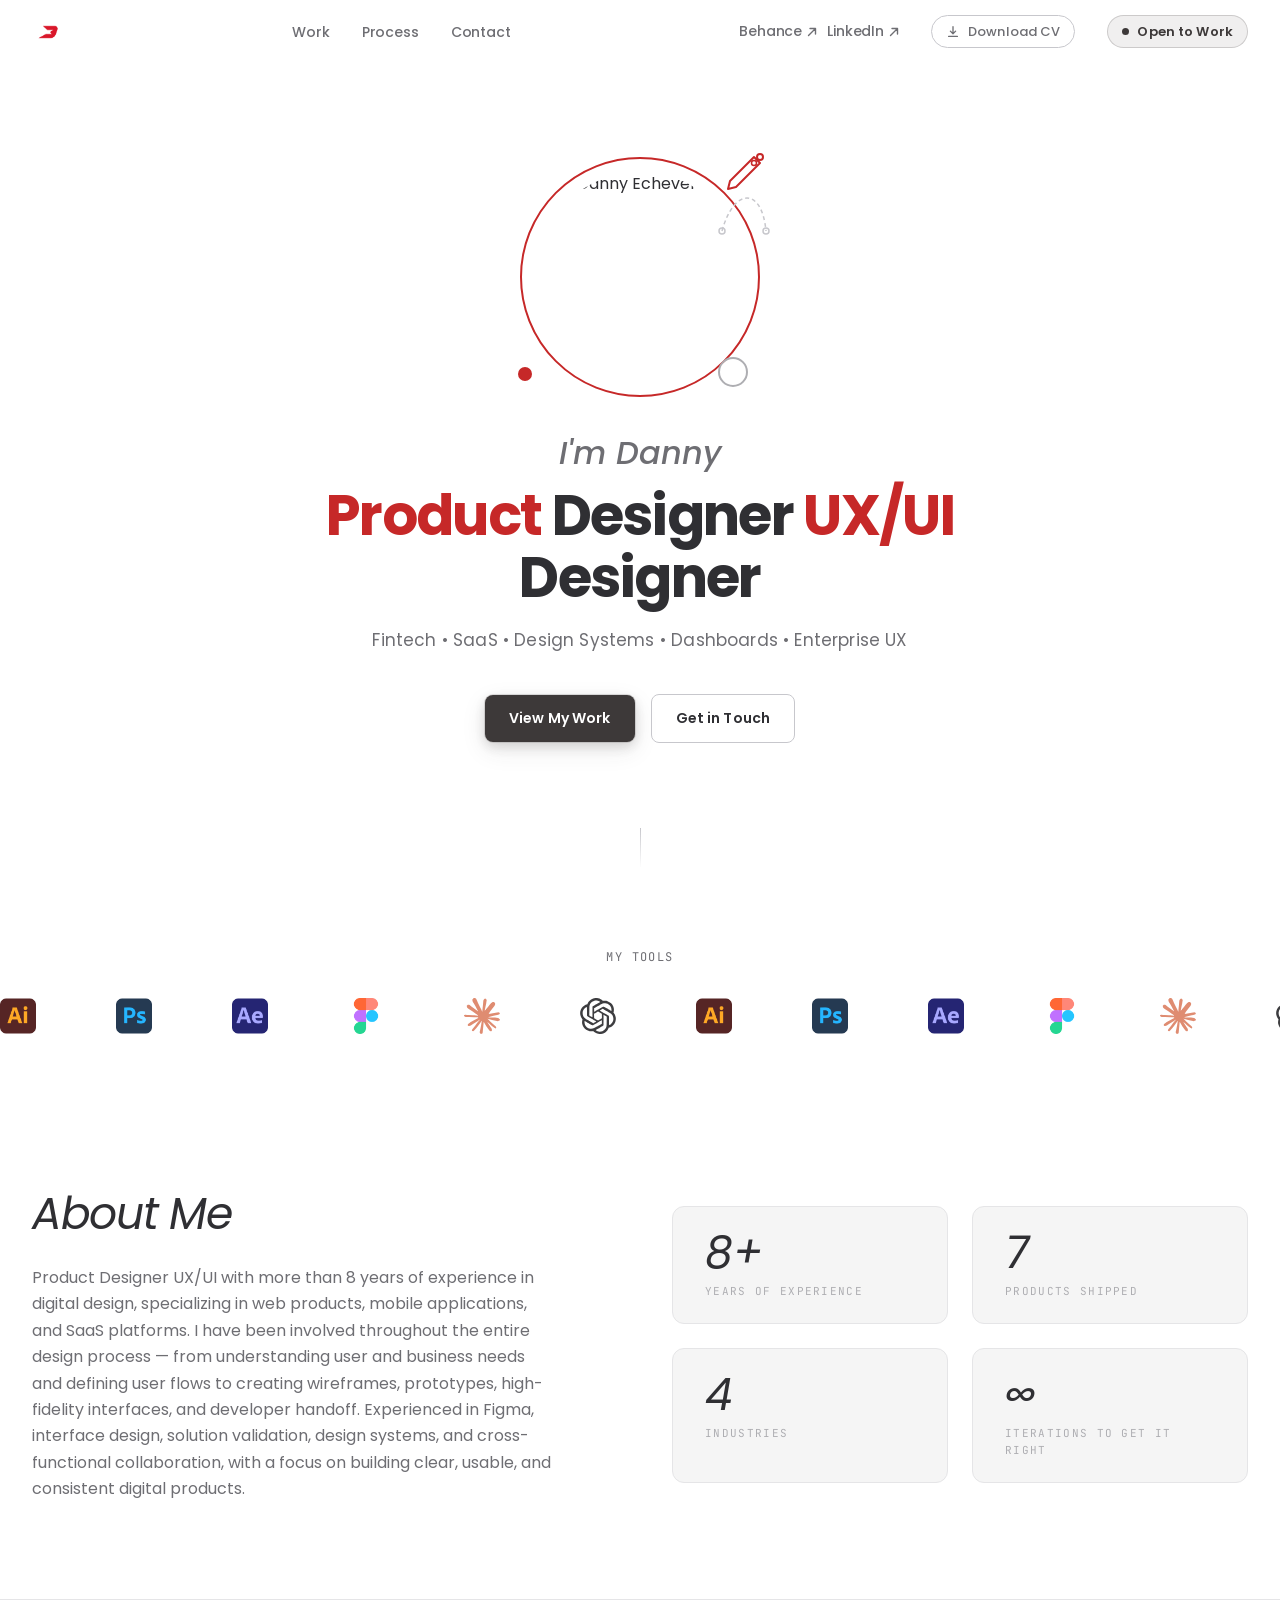
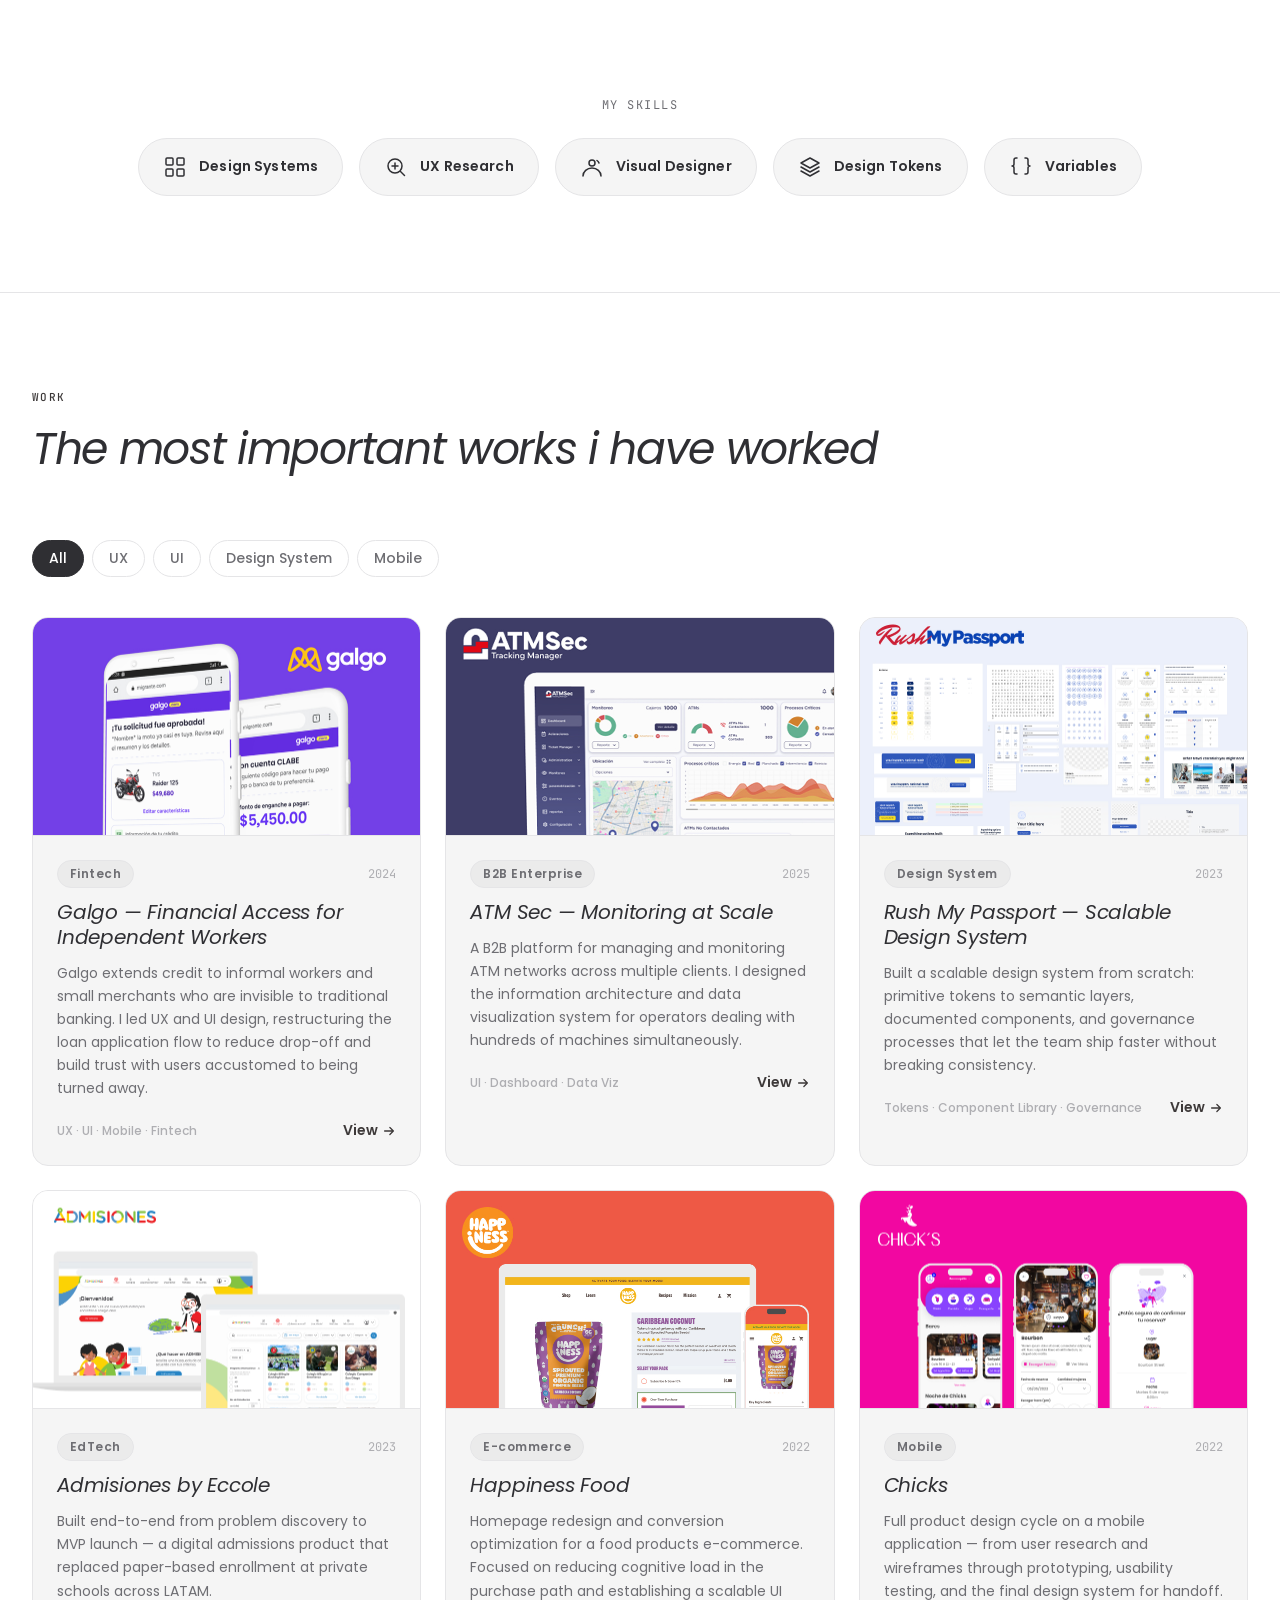
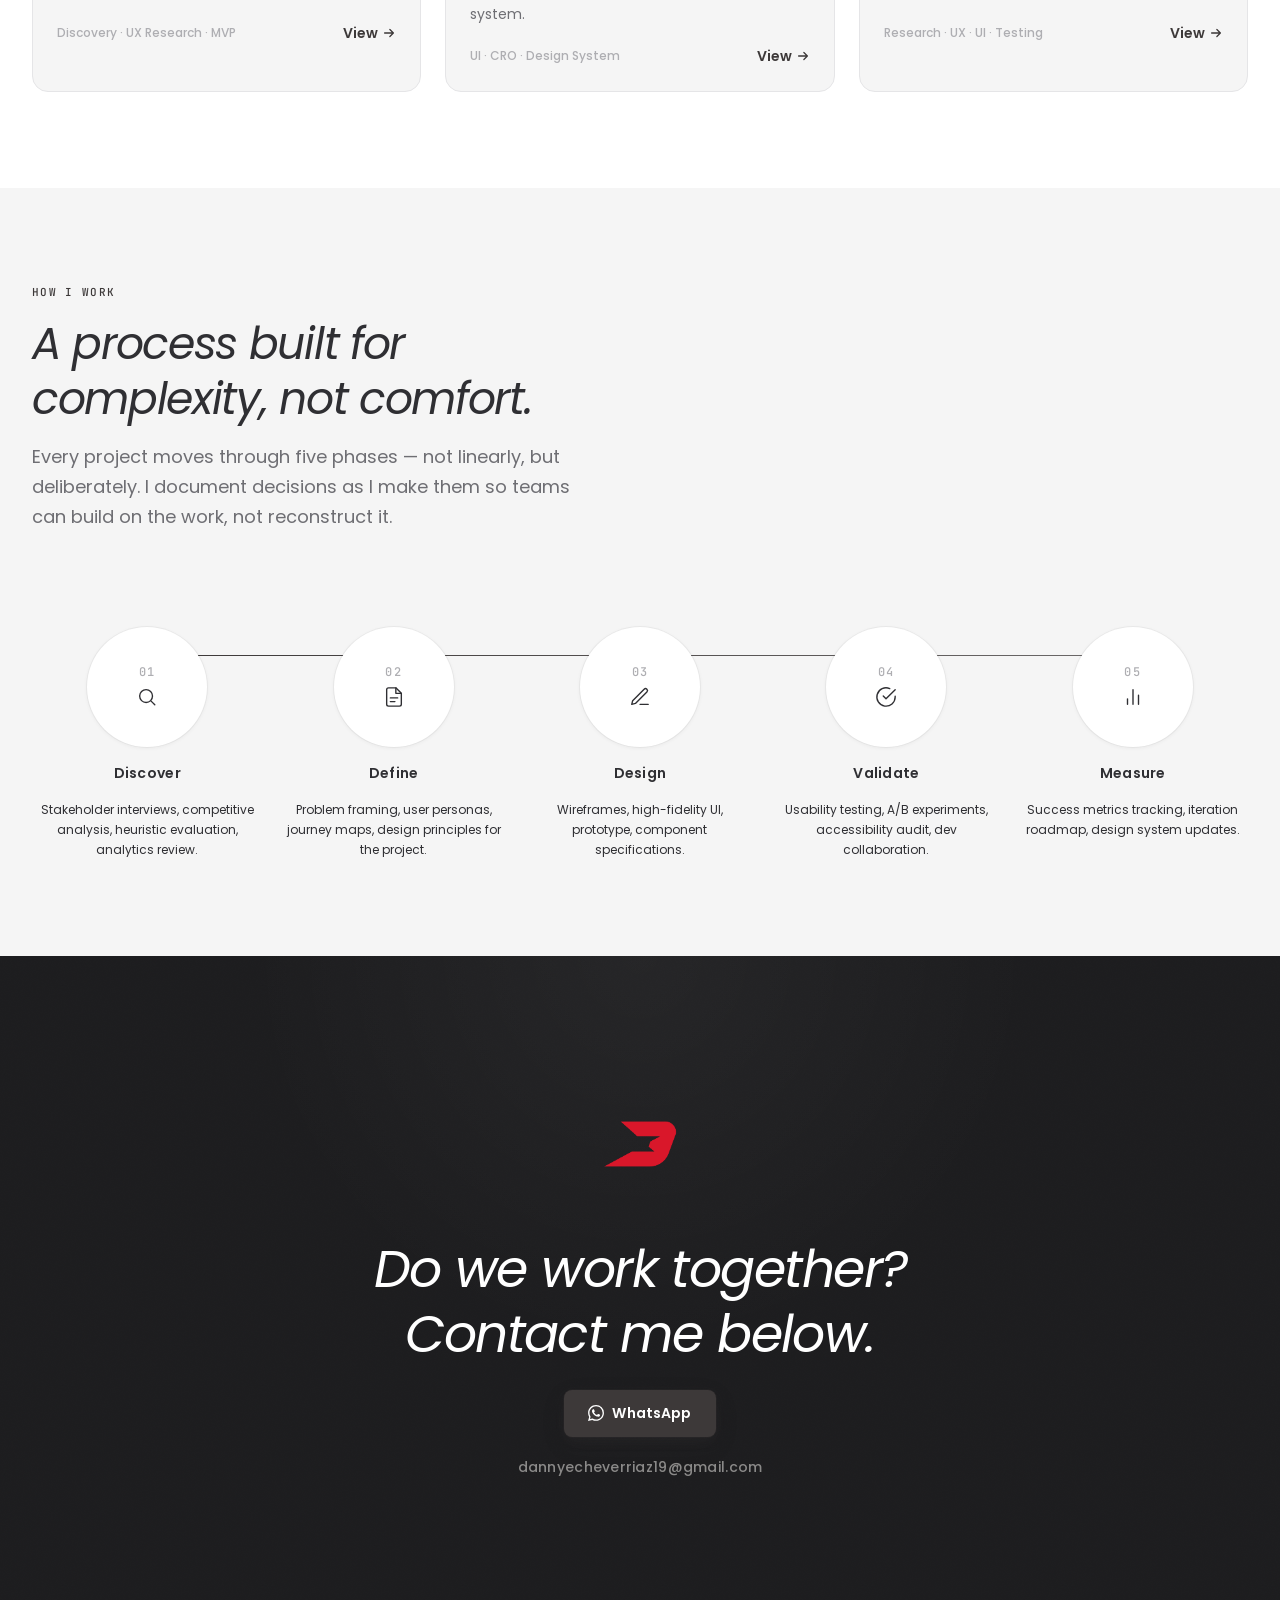
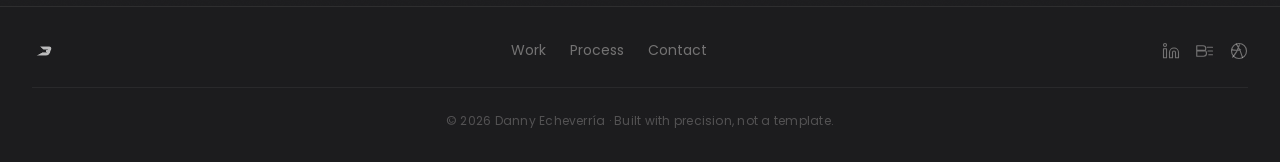
==== commit 4bccd049: "Fix typo in section title, add tabs component and image assets - Fix "importants" → "important" in W" ====
--- a/index.html
+++ b/index.html
@@ -2333,16 +2333,22 @@
       </ul>
       <div class="nav__right">
         <div class="nav__socials">
-          <a href="https://www.behance.net/danjez" target="_blank" rel="noopener noreferrer" class="nav__link nav__social-link" aria-label="Behance">
+          <a href="https://www.behance.net/danjez" target="_blank" rel="noopener noreferrer"
+            class="nav__link nav__social-link" aria-label="Behance">
             Behance
-            <svg width="10" height="10" viewBox="0 0 10 10" fill="none" aria-hidden="true" style="margin-left:3px;flex-shrink:0;">
-              <path d="M1.5 8.5L8.5 1.5M8.5 1.5H3M8.5 1.5V7" stroke="currentColor" stroke-width="1.4" stroke-linecap="round" stroke-linejoin="round"/>
+            <svg width="10" height="10" viewBox="0 0 10 10" fill="none" aria-hidden="true"
+              style="margin-left:3px;flex-shrink:0;">
+              <path d="M1.5 8.5L8.5 1.5M8.5 1.5H3M8.5 1.5V7" stroke="currentColor" stroke-width="1.4"
+                stroke-linecap="round" stroke-linejoin="round" />
             </svg>
           </a>
-          <a href="https://www.linkedin.com/in/danny-echeverria" target="_blank" rel="noopener noreferrer" class="nav__link nav__social-link" aria-label="LinkedIn">
+          <a href="https://www.linkedin.com/in/danny-echeverria" target="_blank" rel="noopener noreferrer"
+            class="nav__link nav__social-link" aria-label="LinkedIn">
             LinkedIn
-            <svg width="10" height="10" viewBox="0 0 10 10" fill="none" aria-hidden="true" style="margin-left:3px;flex-shrink:0;">
-              <path d="M1.5 8.5L8.5 1.5M8.5 1.5H3M8.5 1.5V7" stroke="currentColor" stroke-width="1.4" stroke-linecap="round" stroke-linejoin="round"/>
+            <svg width="10" height="10" viewBox="0 0 10 10" fill="none" aria-hidden="true"
+              style="margin-left:3px;flex-shrink:0;">
+              <path d="M1.5 8.5L8.5 1.5M8.5 1.5H3M8.5 1.5V7" stroke="currentColor" stroke-width="1.4"
+                stroke-linecap="round" stroke-linejoin="round" />
             </svg>
           </a>
         </div>
@@ -2575,7 +2581,7 @@
       <div class="u-container">
         <div class="section__header anim">
           <p class="section__eyebrow">Work</p>
-          <h2 class="section__title">The most importants works i have worked</h2>
+          <h2 class="section__title">The most important works i have worked</h2>
         </div>
 
         <div class="projects__filters anim" role="group" aria-label="Filter projects">
@@ -2900,7 +2906,8 @@
     <!-- CONTACT -->
     <section class="contact" id="contact" aria-label="Contact">
       <div class="contact__inner">
-        <img src="Logo-Danjez.png" alt="Danjez" width="120" height="120" class="anim" style="display:block; margin: 0 auto var(--space-8); object-fit: contain; mix-blend-mode: screen;">
+        <img src="Logo-Danjez.png" alt="Danjez" width="120" height="120" class="anim"
+          style="display:block; margin: 0 auto var(--space-8); object-fit: contain; mix-blend-mode: screen;">
         <h2 class="contact__title anim">Do we work together?<br>Contact me below.</h2>
         <div class="contact__actions anim">
           <a href="https://wa.me/573016386454" target="_blank" rel="noopener noreferrer" class="btn btn--primary">
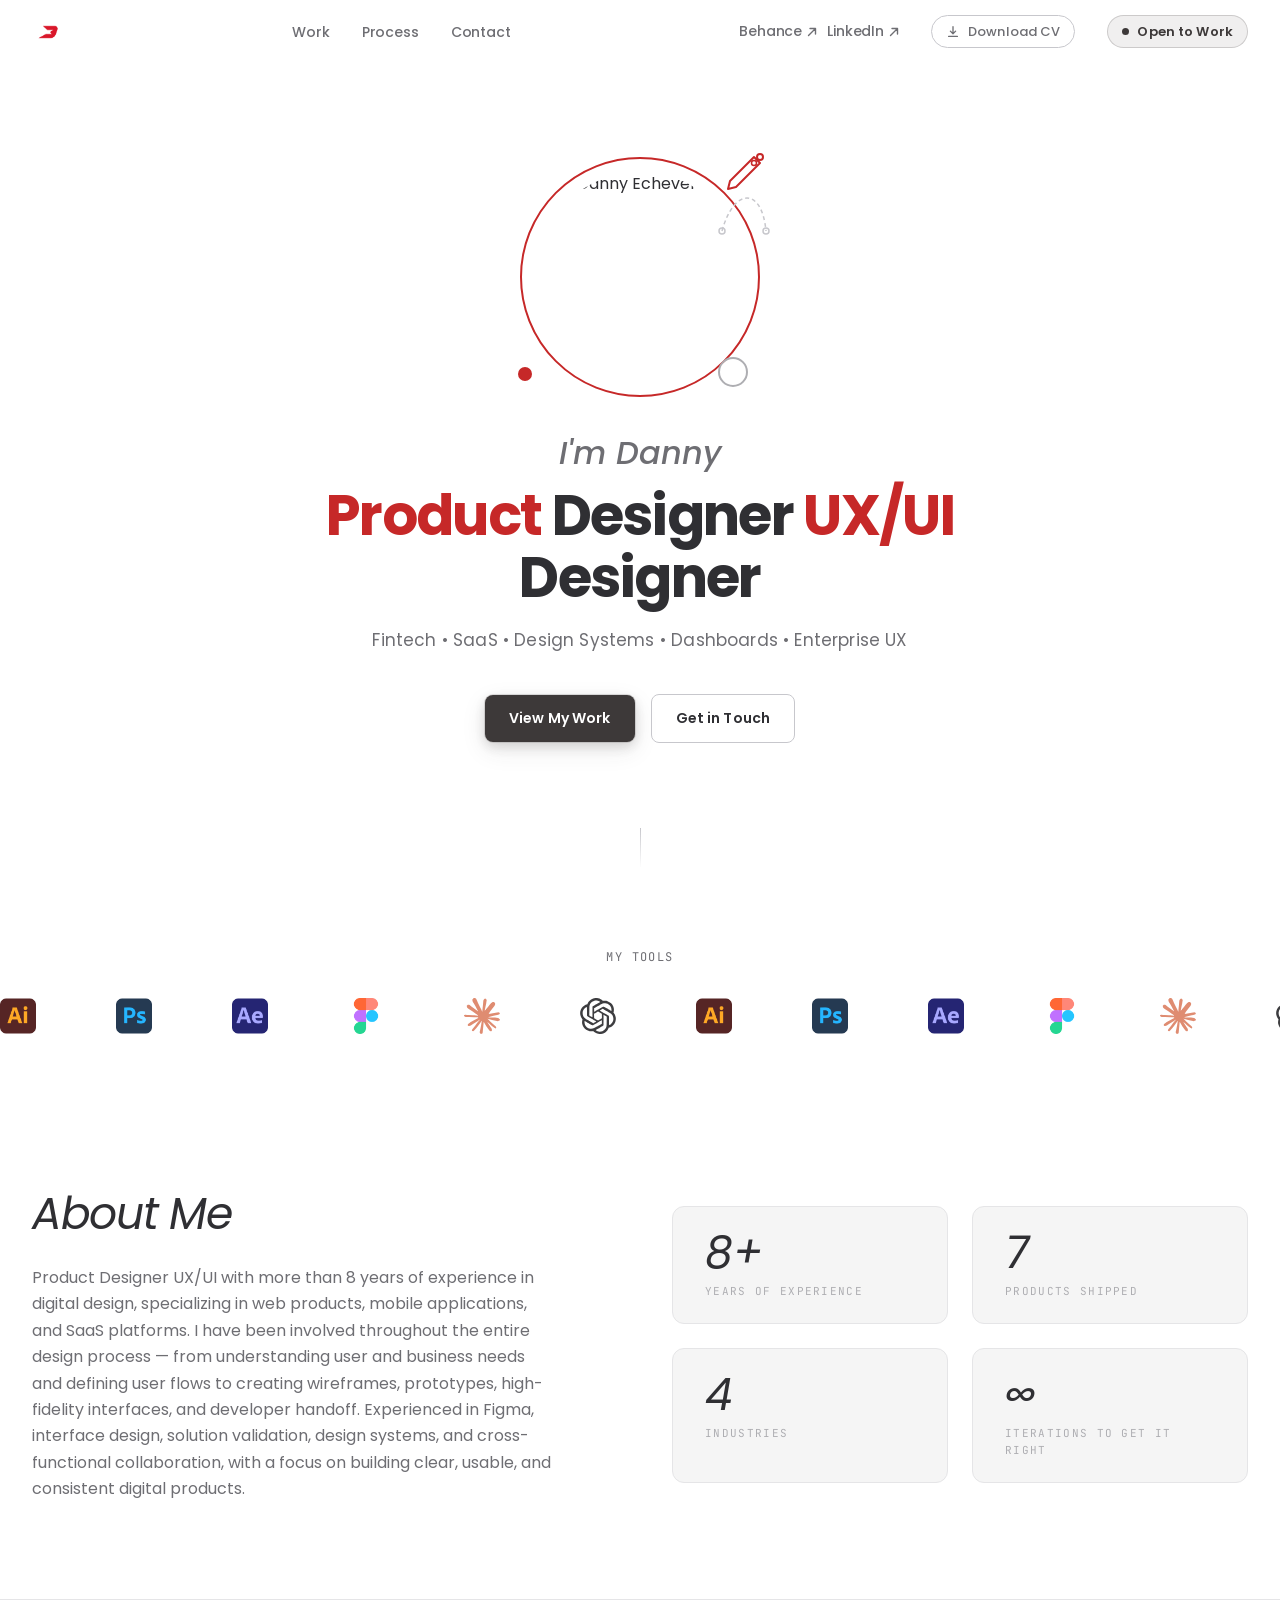
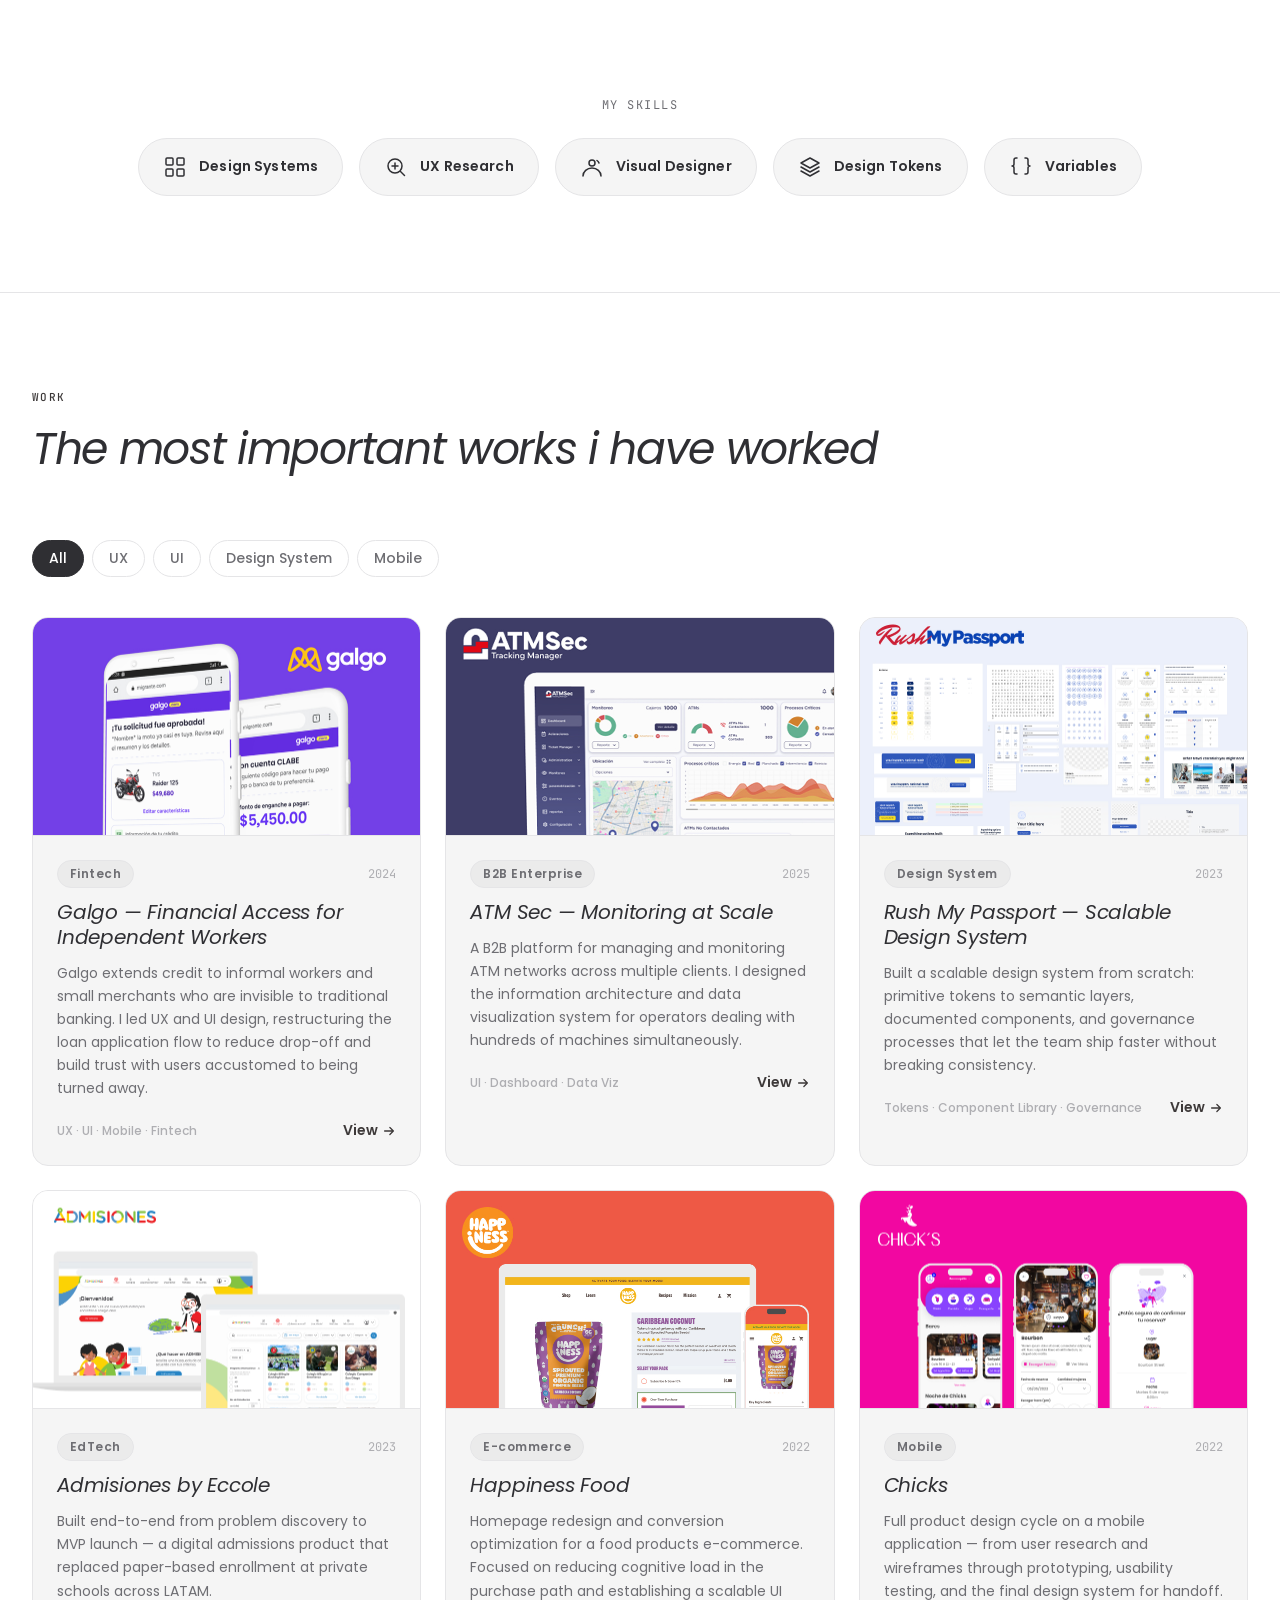
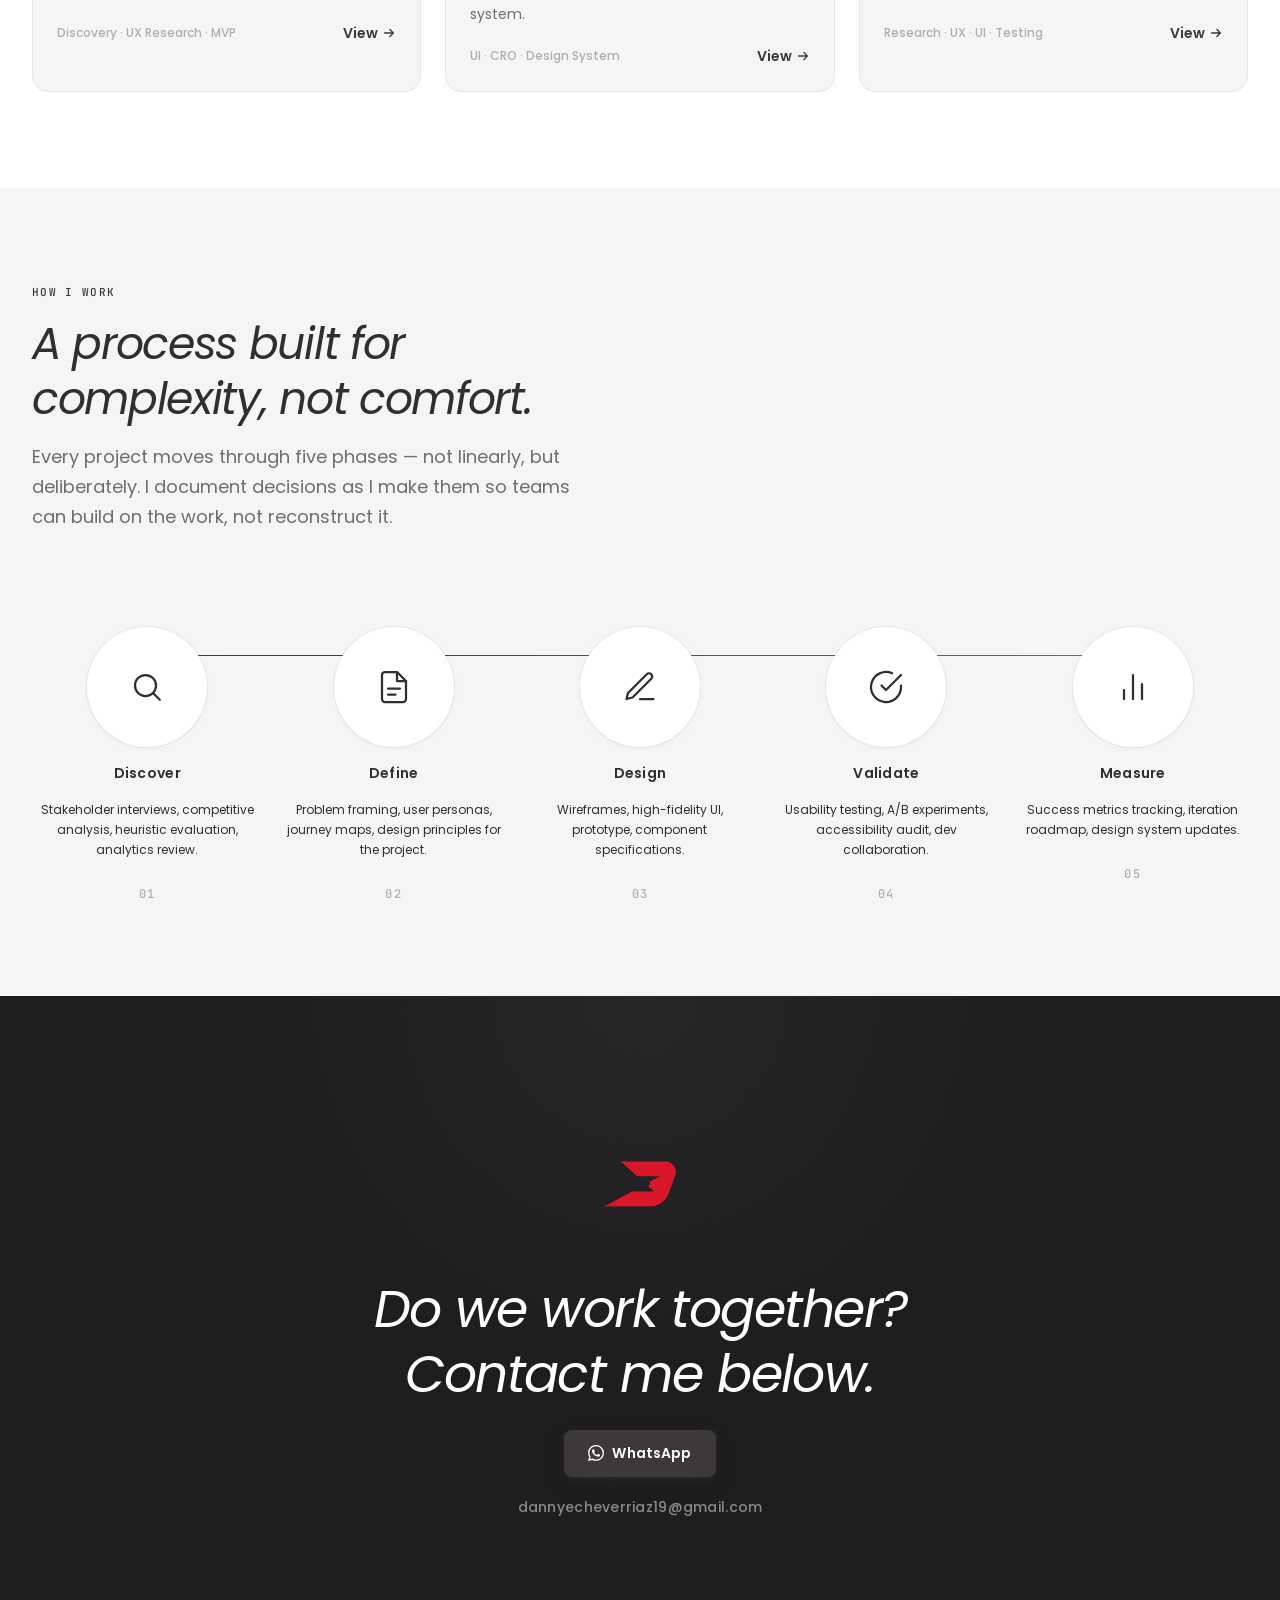
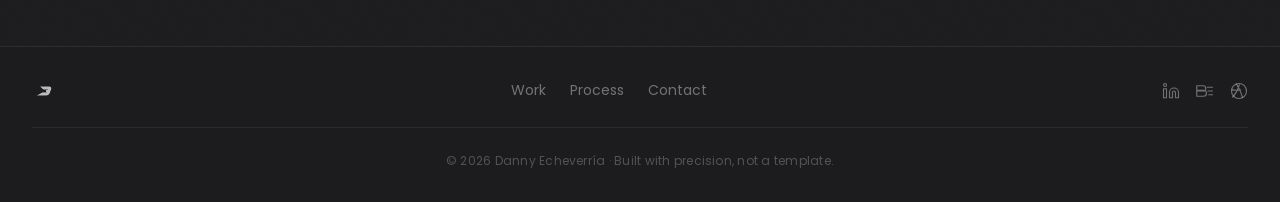
==== commit 78cb5fdb: "Process section: larger icons in circle, numbers moved below description - Increase SVG icon size fr" ====
--- a/index.html
+++ b/index.html
@@ -1558,10 +1558,8 @@
       border-radius: 50%;
       background: var(--color-bg-base);
       display: flex;
-      flex-direction: column;
       align-items: center;
       justify-content: center;
-      gap: var(--space-2);
       box-shadow: 0 1px 4px rgba(0, 0, 0, 0.06), 0 0 0 1px rgba(0, 0, 0, 0.04);
       transition: box-shadow 300ms ease, transform 300ms ease;
       flex-shrink: 0;
@@ -1580,6 +1578,7 @@
       line-height: 1;
       color: var(--color-text-tertiary);
       letter-spacing: var(--tracking-widest);
+      margin-top: var(--space-3);
     }
 
     .process__step-icon {
@@ -2758,9 +2757,8 @@
           </div>
           <div class="process__step is-active anim">
             <div class="process__step-circle" aria-hidden="true">
-              <div class="process__step-number">01</div>
               <div class="process__step-icon">
-                <svg width="22" height="22" viewBox="0 0 24 24" fill="none" stroke="currentColor" stroke-width="1.5"
+                <svg width="36" height="36" viewBox="0 0 24 24" fill="none" stroke="currentColor" stroke-width="1.5"
                   stroke-linecap="round" stroke-linejoin="round">
                   <circle cx="11" cy="11" r="7" />
                   <path d="m16.5 16.5 4 4" />
@@ -2770,12 +2768,12 @@
             <div class="process__step-label">Discover</div>
             <p class="process__step-desc">Stakeholder interviews, competitive analysis, heuristic evaluation, analytics
               review.</p>
+            <div class="process__step-number">01</div>
           </div>
           <div class="process__step anim">
             <div class="process__step-circle" aria-hidden="true">
-              <div class="process__step-number">02</div>
               <div class="process__step-icon">
-                <svg width="22" height="22" viewBox="0 0 24 24" fill="none" stroke="currentColor" stroke-width="1.5"
+                <svg width="36" height="36" viewBox="0 0 24 24" fill="none" stroke="currentColor" stroke-width="1.5"
                   stroke-linecap="round" stroke-linejoin="round">
                   <path d="M14 2H6a2 2 0 0 0-2 2v16a2 2 0 0 0 2 2h12a2 2 0 0 0 2-2V8z" />
                   <path d="M14 2v6h6M8 13h8M8 17h5" />
@@ -2785,12 +2783,12 @@
             <div class="process__step-label">Define</div>
             <p class="process__step-desc">Problem framing, user personas, journey maps, design principles for the
               project.</p>
+            <div class="process__step-number">02</div>
           </div>
           <div class="process__step anim">
             <div class="process__step-circle" aria-hidden="true">
-              <div class="process__step-number">03</div>
               <div class="process__step-icon">
-                <svg width="22" height="22" viewBox="0 0 24 24" fill="none" stroke="currentColor" stroke-width="1.5"
+                <svg width="36" height="36" viewBox="0 0 24 24" fill="none" stroke="currentColor" stroke-width="1.5"
                   stroke-linecap="round" stroke-linejoin="round">
                   <path d="M12 20h9" />
                   <path d="M16.5 3.5a2.12 2.12 0 0 1 3 3L7 19l-4 1 1-4Z" />
@@ -2799,12 +2797,12 @@
             </div>
             <div class="process__step-label">Design</div>
             <p class="process__step-desc">Wireframes, high-fidelity UI, prototype, component specifications.</p>
+            <div class="process__step-number">03</div>
           </div>
           <div class="process__step anim">
             <div class="process__step-circle" aria-hidden="true">
-              <div class="process__step-number">04</div>
               <div class="process__step-icon">
-                <svg width="22" height="22" viewBox="0 0 24 24" fill="none" stroke="currentColor" stroke-width="1.5"
+                <svg width="36" height="36" viewBox="0 0 24 24" fill="none" stroke="currentColor" stroke-width="1.5"
                   stroke-linecap="round" stroke-linejoin="round">
                   <path d="M22 11.08V12a10 10 0 1 1-5.93-9.14" />
                   <path d="m9 11 3 3L22 4" />
@@ -2814,12 +2812,12 @@
             <div class="process__step-label">Validate</div>
             <p class="process__step-desc">Usability testing, A/B experiments, accessibility audit, dev collaboration.
             </p>
+            <div class="process__step-number">04</div>
           </div>
           <div class="process__step anim">
             <div class="process__step-circle" aria-hidden="true">
-              <div class="process__step-number">05</div>
               <div class="process__step-icon">
-                <svg width="22" height="22" viewBox="0 0 24 24" fill="none" stroke="currentColor" stroke-width="1.5"
+                <svg width="36" height="36" viewBox="0 0 24 24" fill="none" stroke="currentColor" stroke-width="1.5"
                   stroke-linecap="round" stroke-linejoin="round">
                   <path d="M18 20V10M12 20V4M6 20v-6" />
                 </svg>
@@ -2827,6 +2825,7 @@
             </div>
             <div class="process__step-label">Measure</div>
             <p class="process__step-desc">Success metrics tracking, iteration roadmap, design system updates.</p>
+            <div class="process__step-number">05</div>
           </div>
         </div>
 
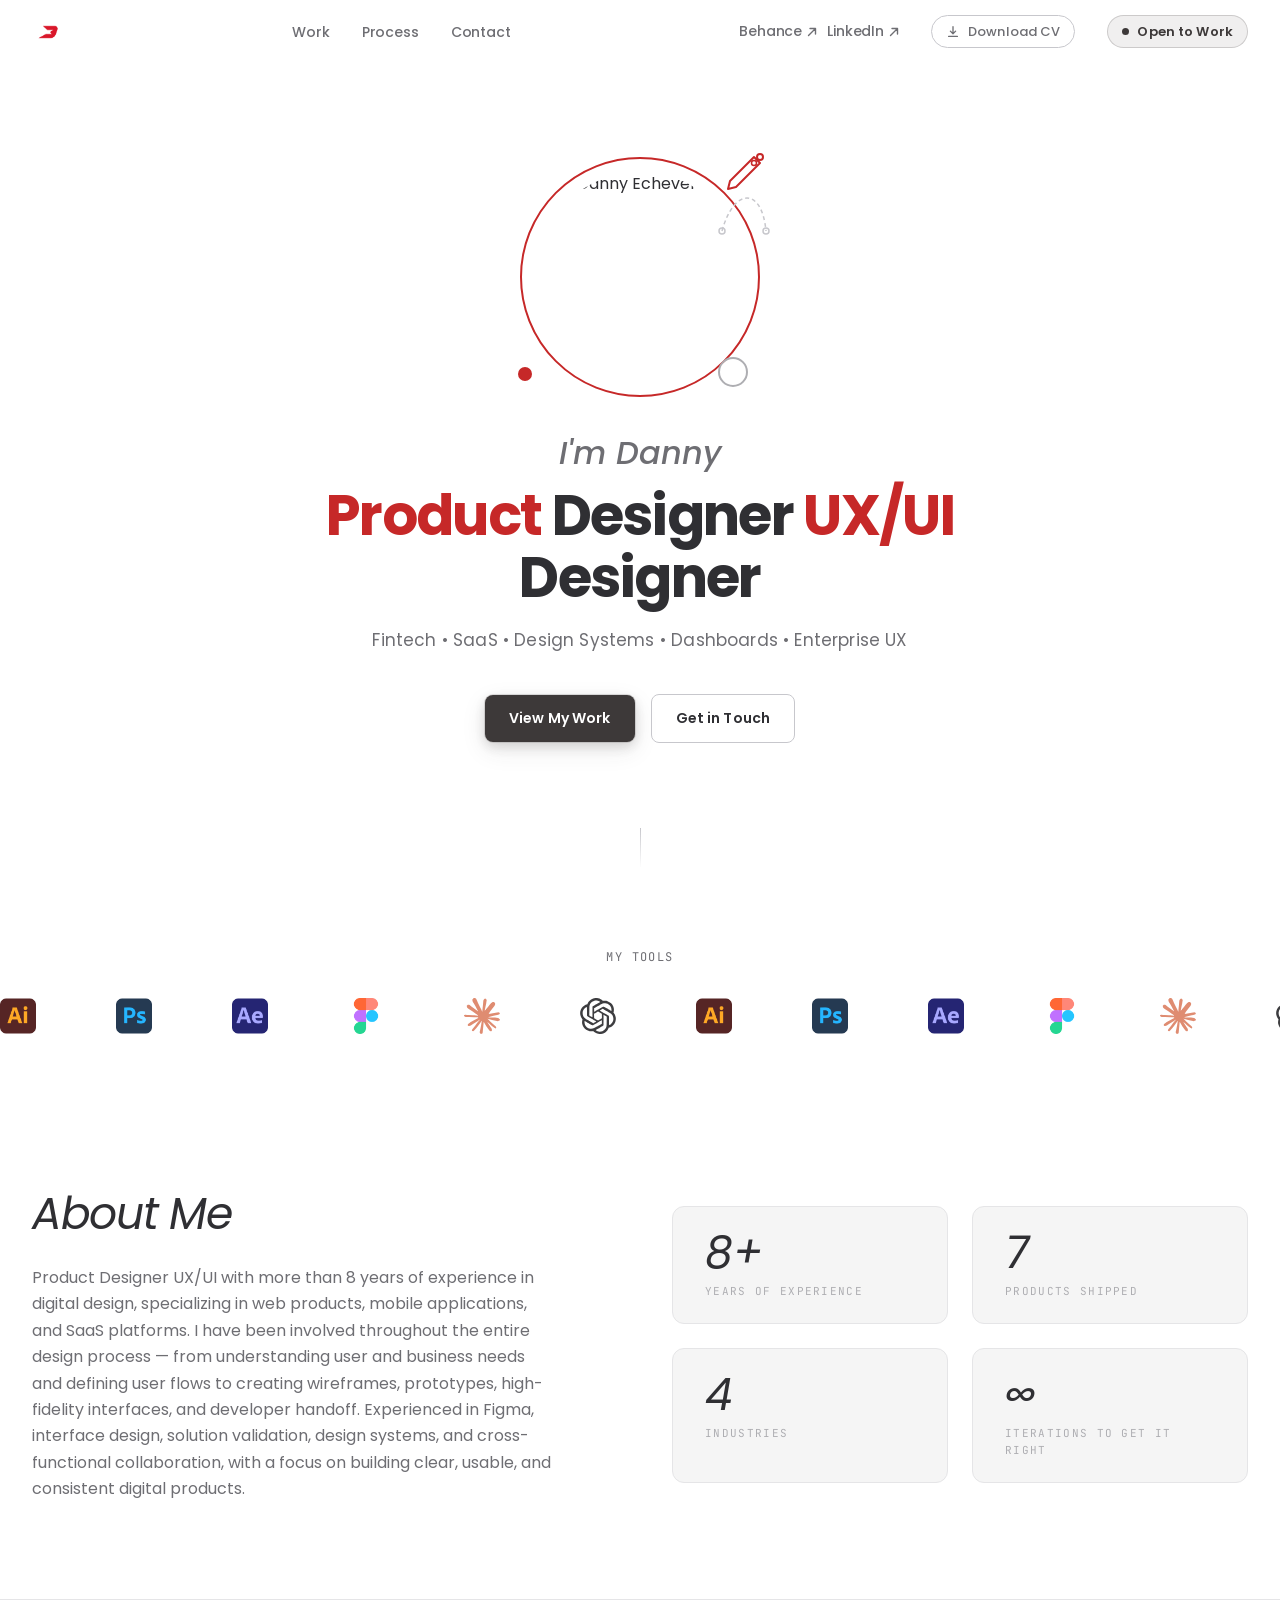
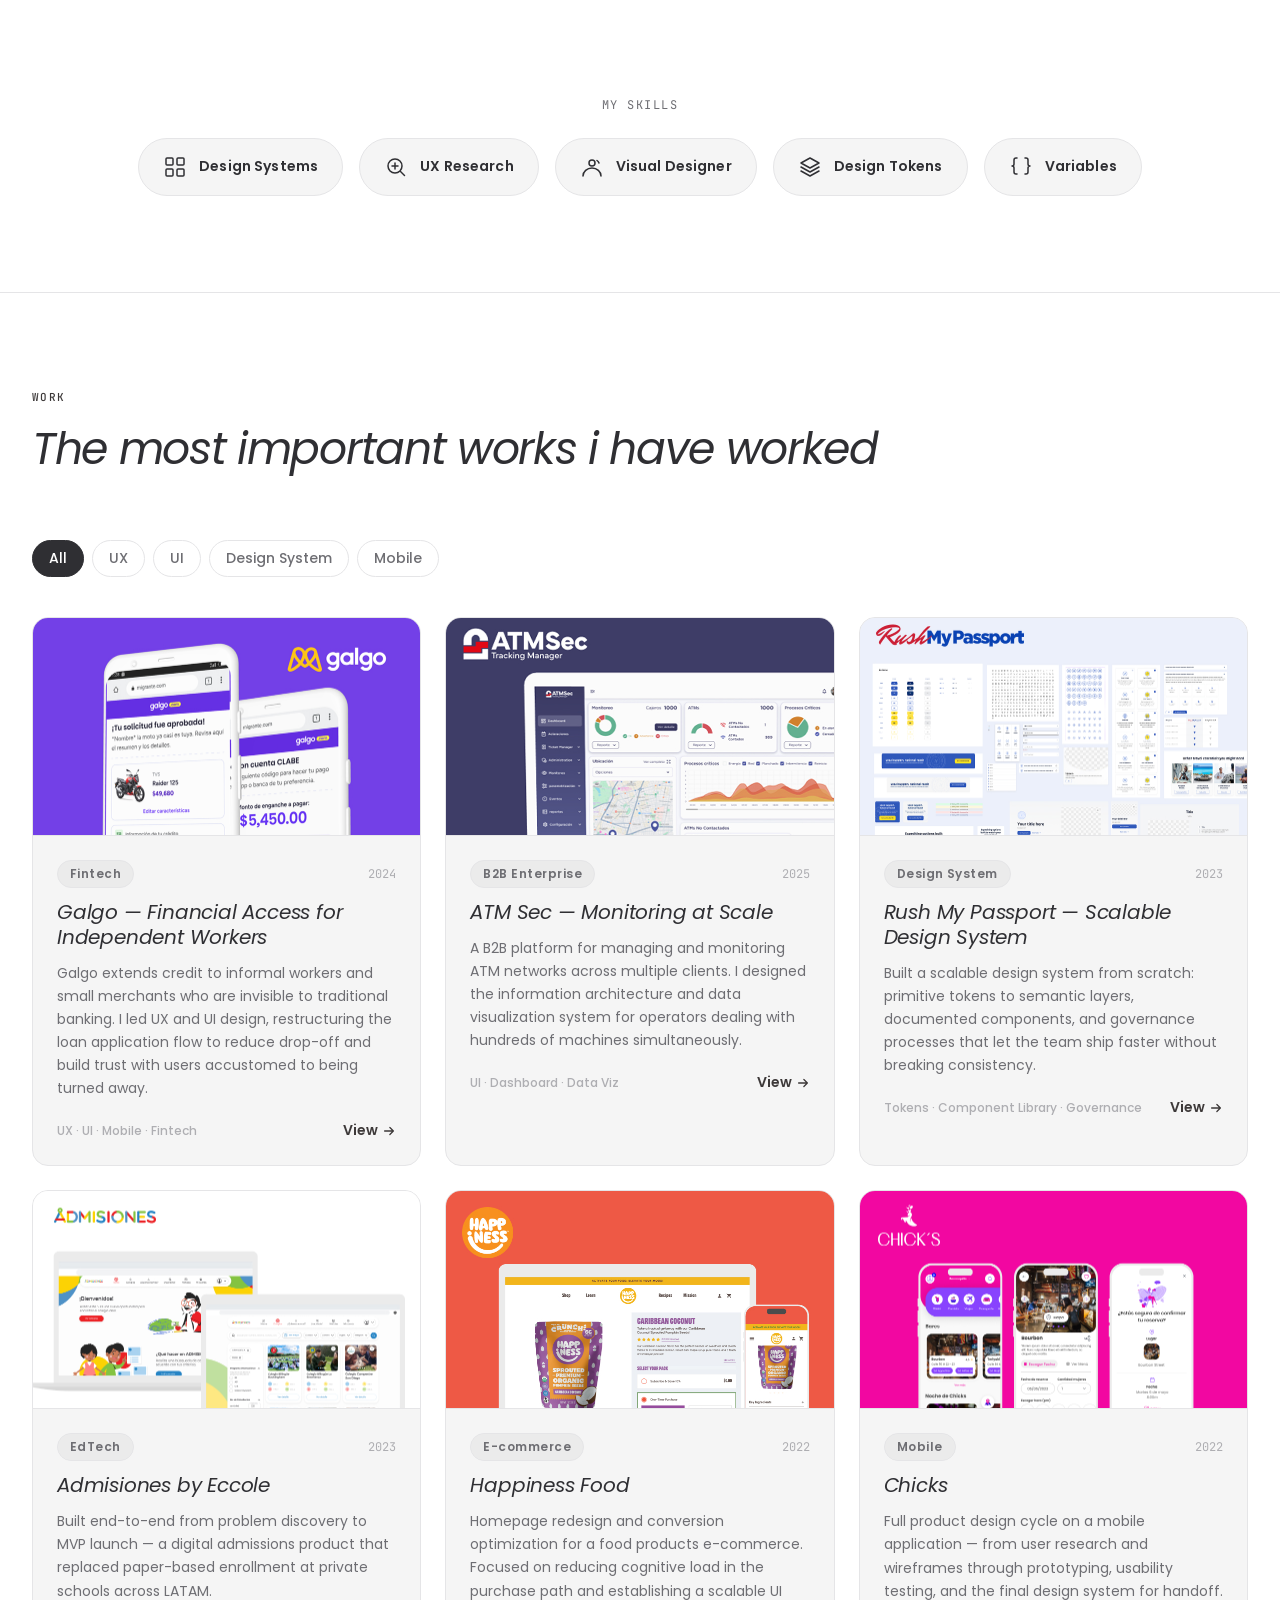
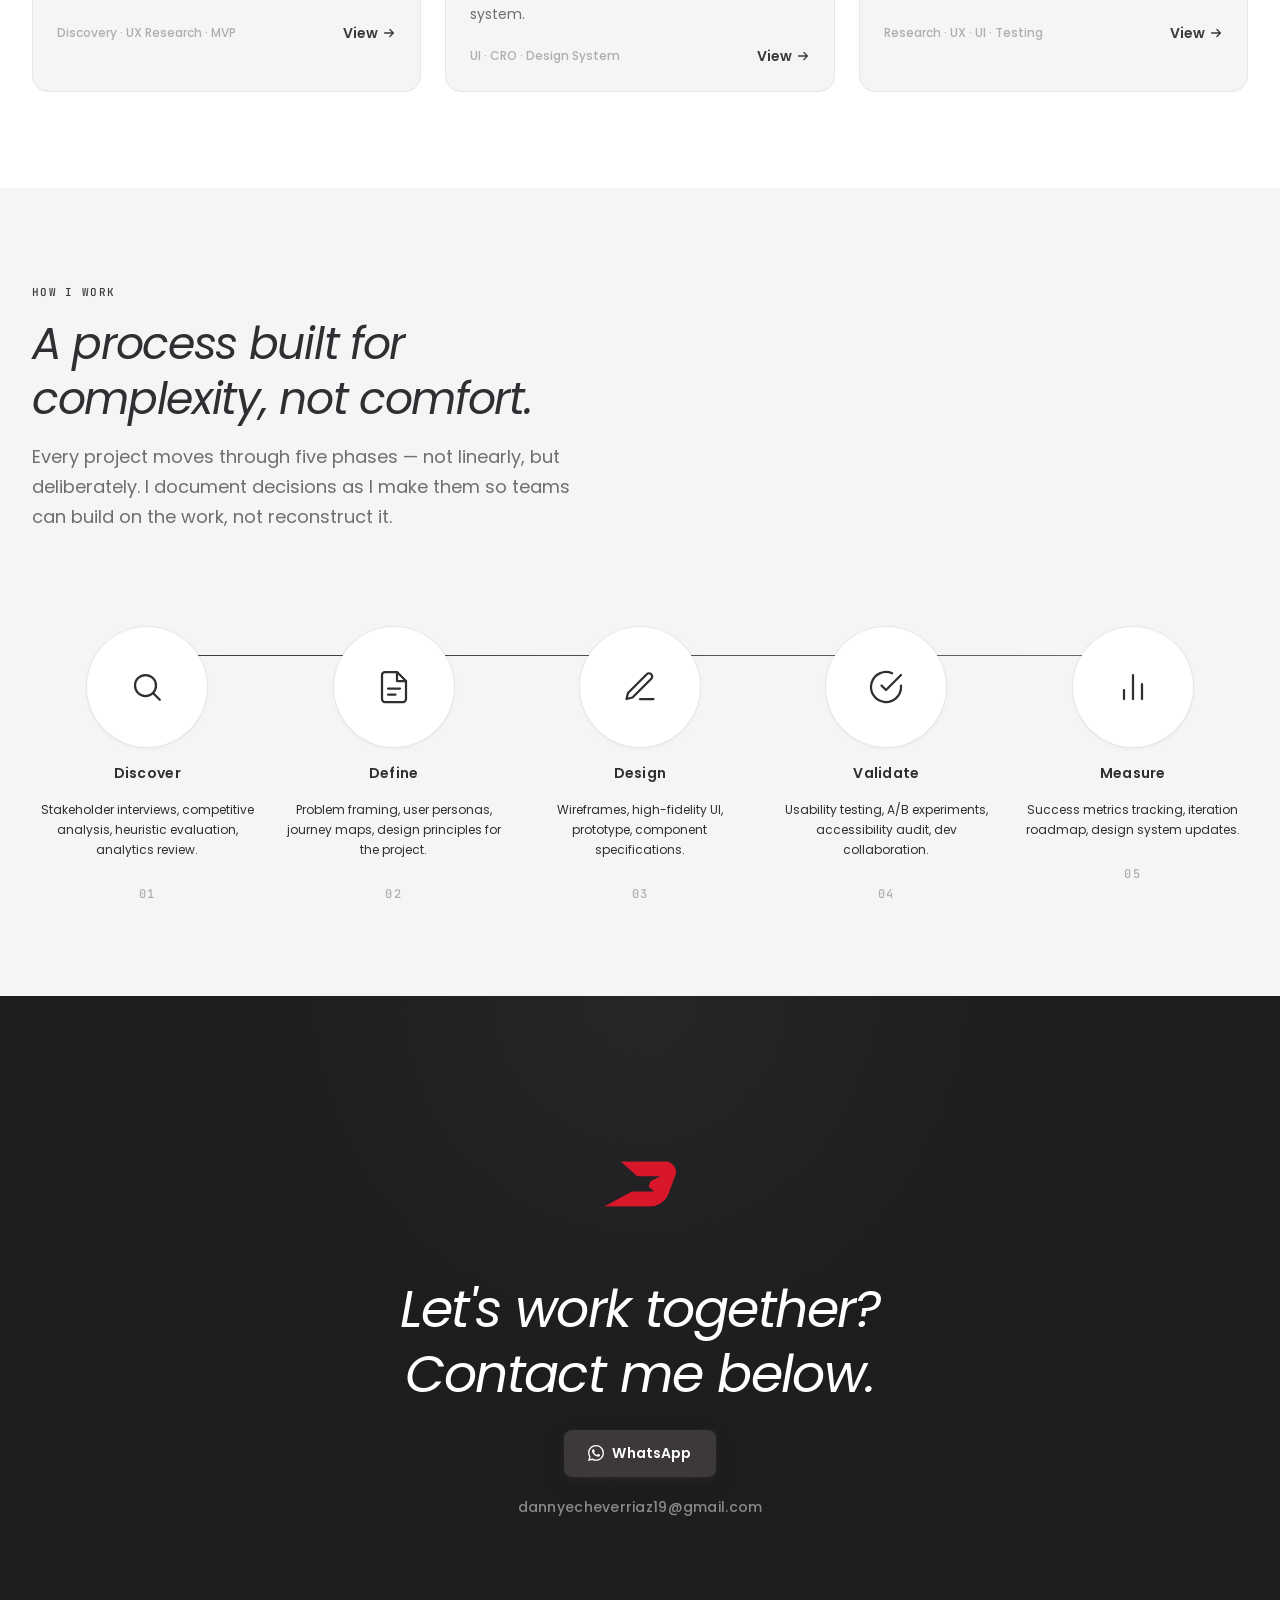
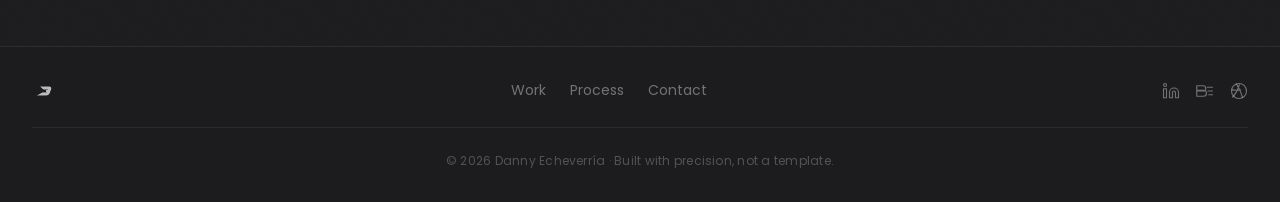
==== commit 50bad5c2: "Fix mobile hamburger menu not showing navigation links The drawer had display:none as base rule but " ====
--- a/index.html
+++ b/index.html
@@ -486,6 +486,7 @@
       top: 64px;
       left: 0;
       right: 0;
+      z-index: 99;
       background: rgba(247, 245, 242, 0.96);
       backdrop-filter: blur(20px);
       -webkit-backdrop-filter: blur(20px);
@@ -501,6 +502,7 @@
     }
 
     .nav__drawer.is-open {
+      display: flex;
       transform: translateY(0);
       opacity: 1;
       pointer-events: auto;
@@ -2907,7 +2909,7 @@
       <div class="contact__inner">
         <img src="Logo-Danjez.png" alt="Danjez" width="120" height="120" class="anim"
           style="display:block; margin: 0 auto var(--space-8); object-fit: contain; mix-blend-mode: screen;">
-        <h2 class="contact__title anim">Do we work together?<br>Contact me below.</h2>
+        <h2 class="contact__title anim">Let's work together?<br>Contact me below.</h2>
         <div class="contact__actions anim">
           <a href="https://wa.me/573016386454" target="_blank" rel="noopener noreferrer" class="btn btn--primary">
             <svg width="16" height="16" viewBox="0 0 24 24" fill="currentColor" aria-hidden="true">
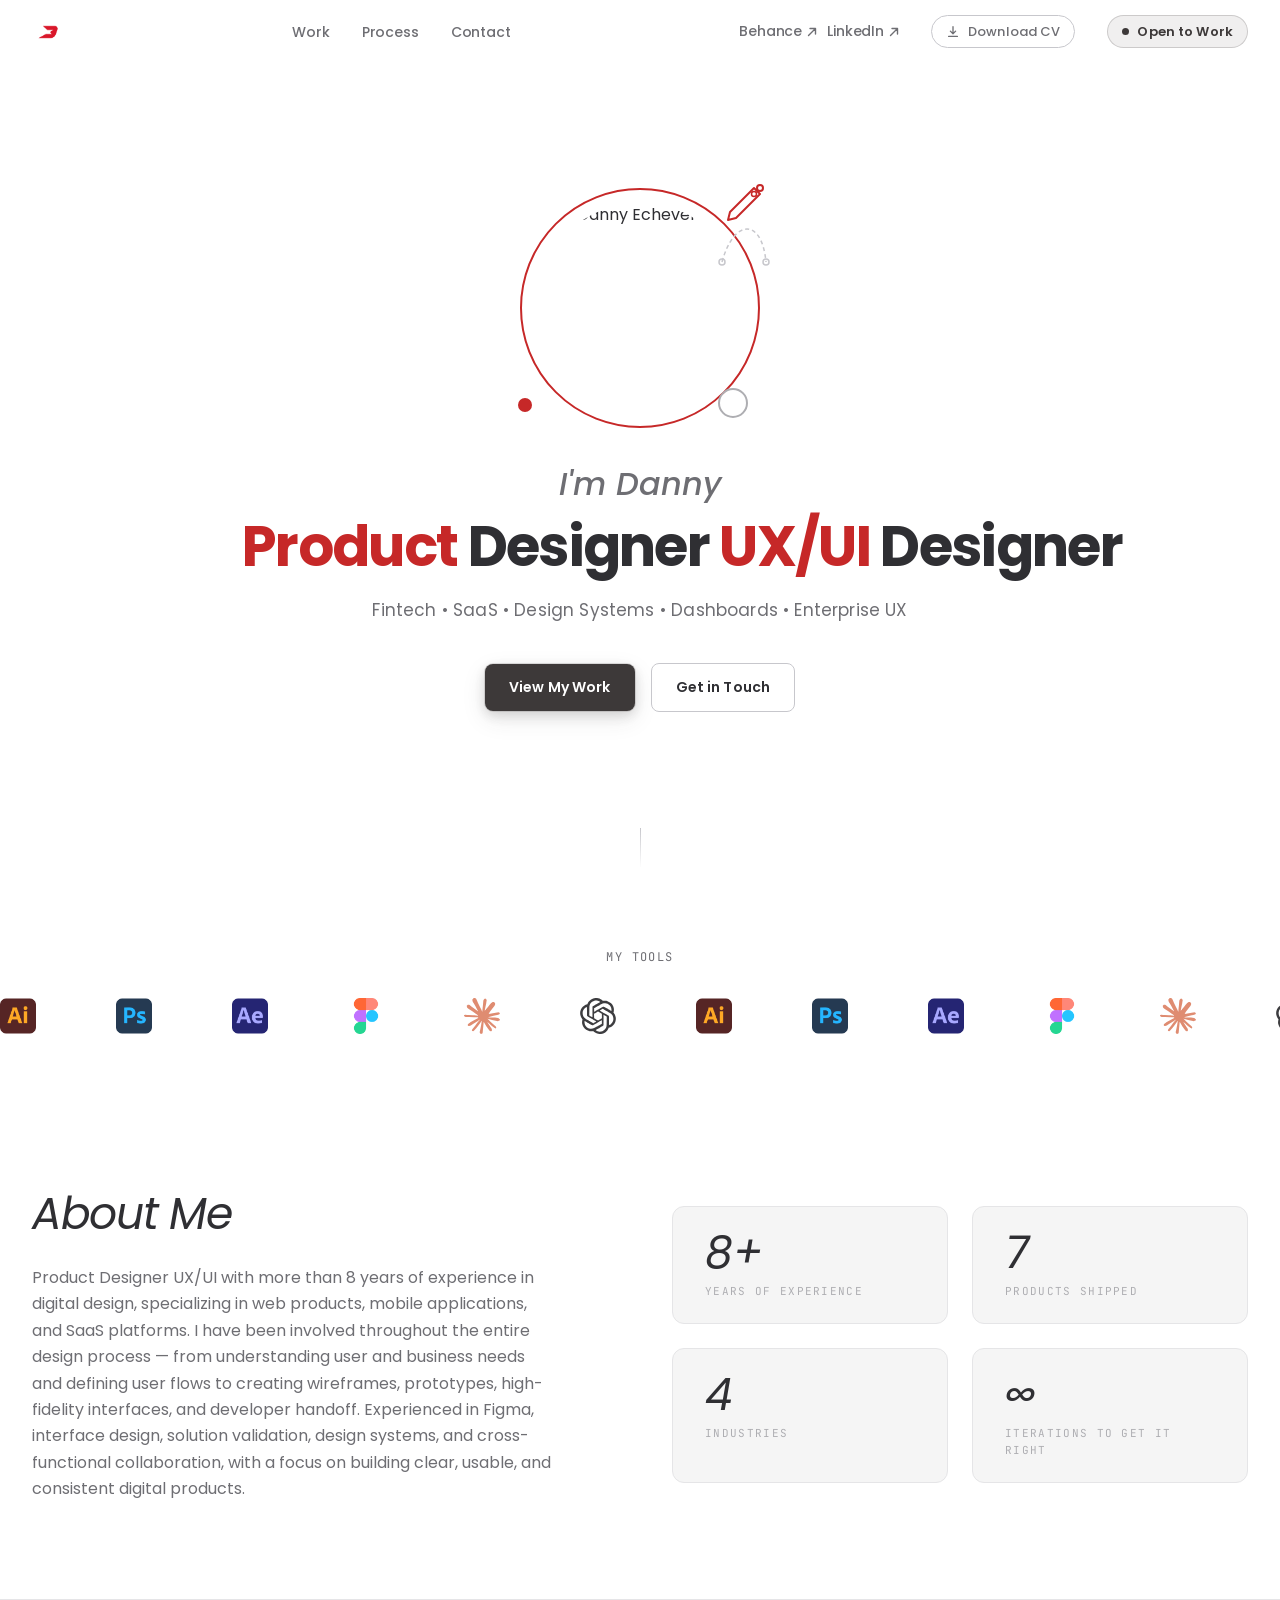
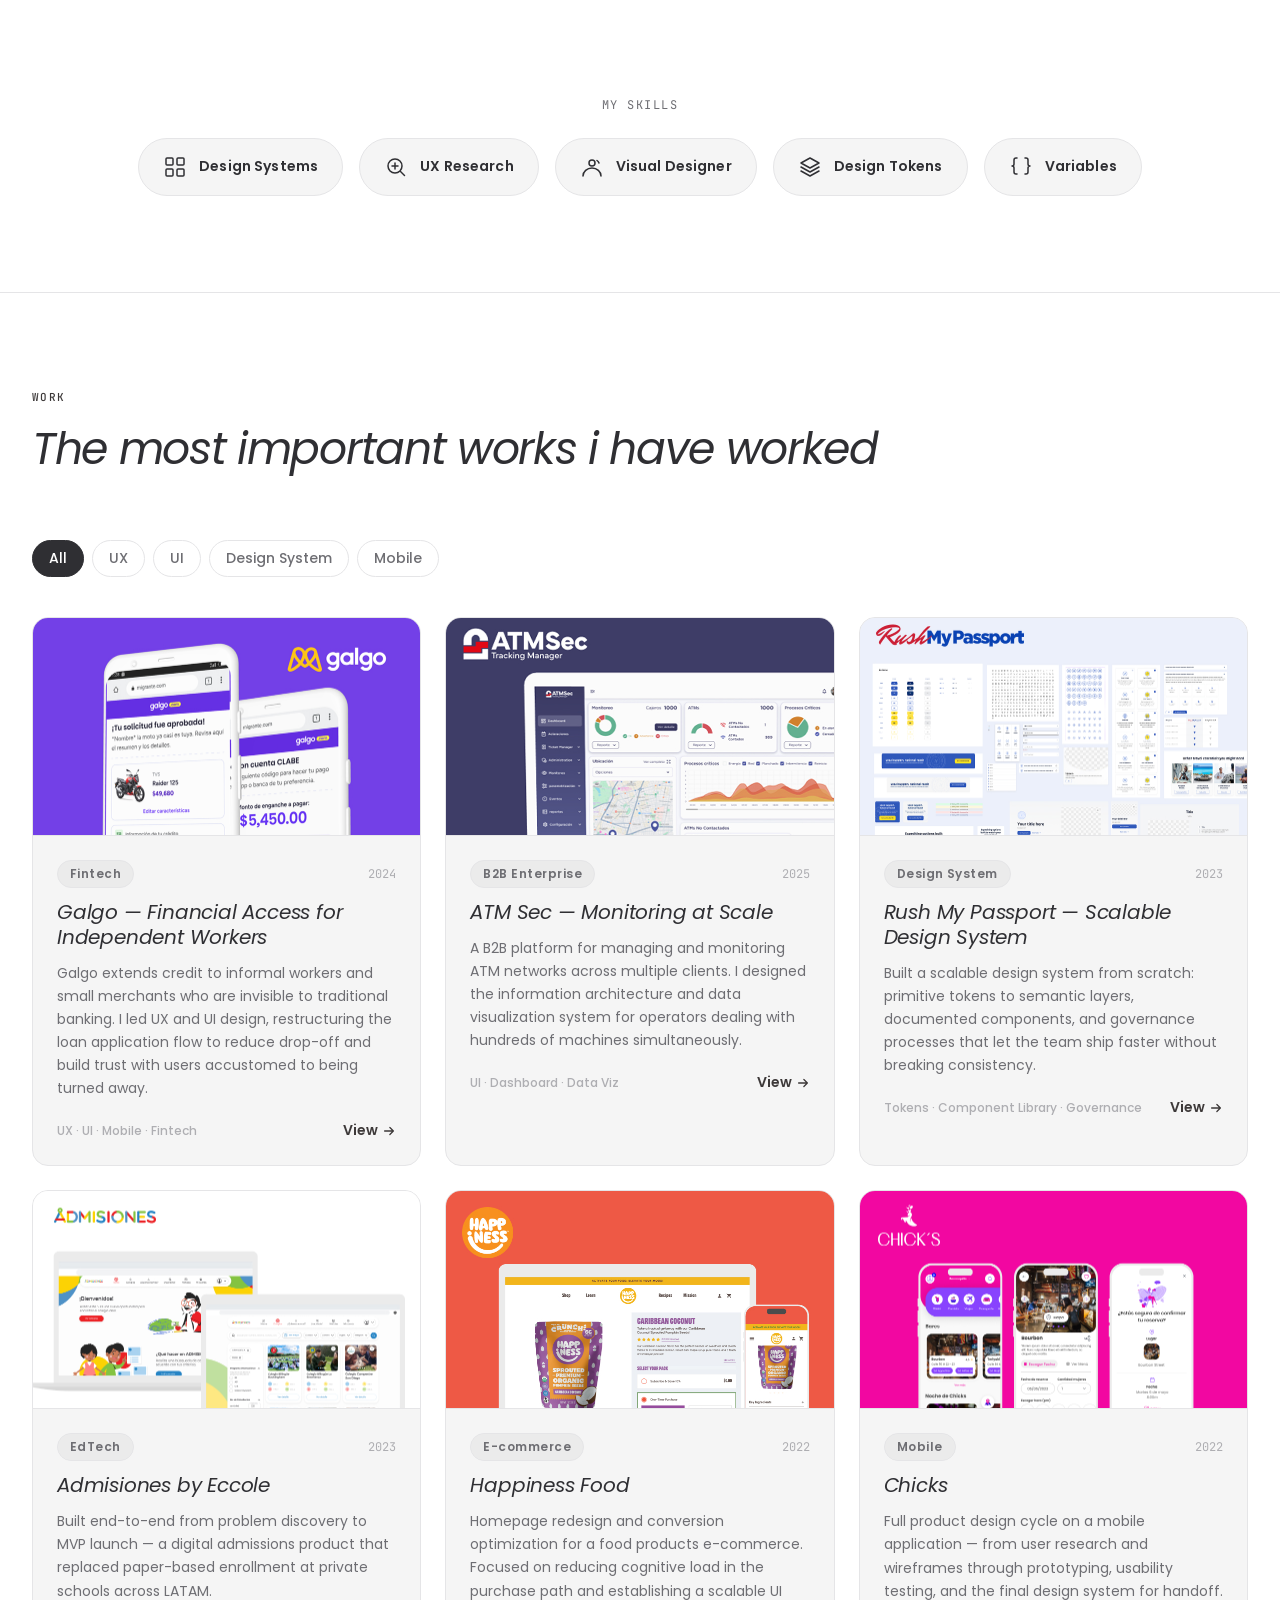
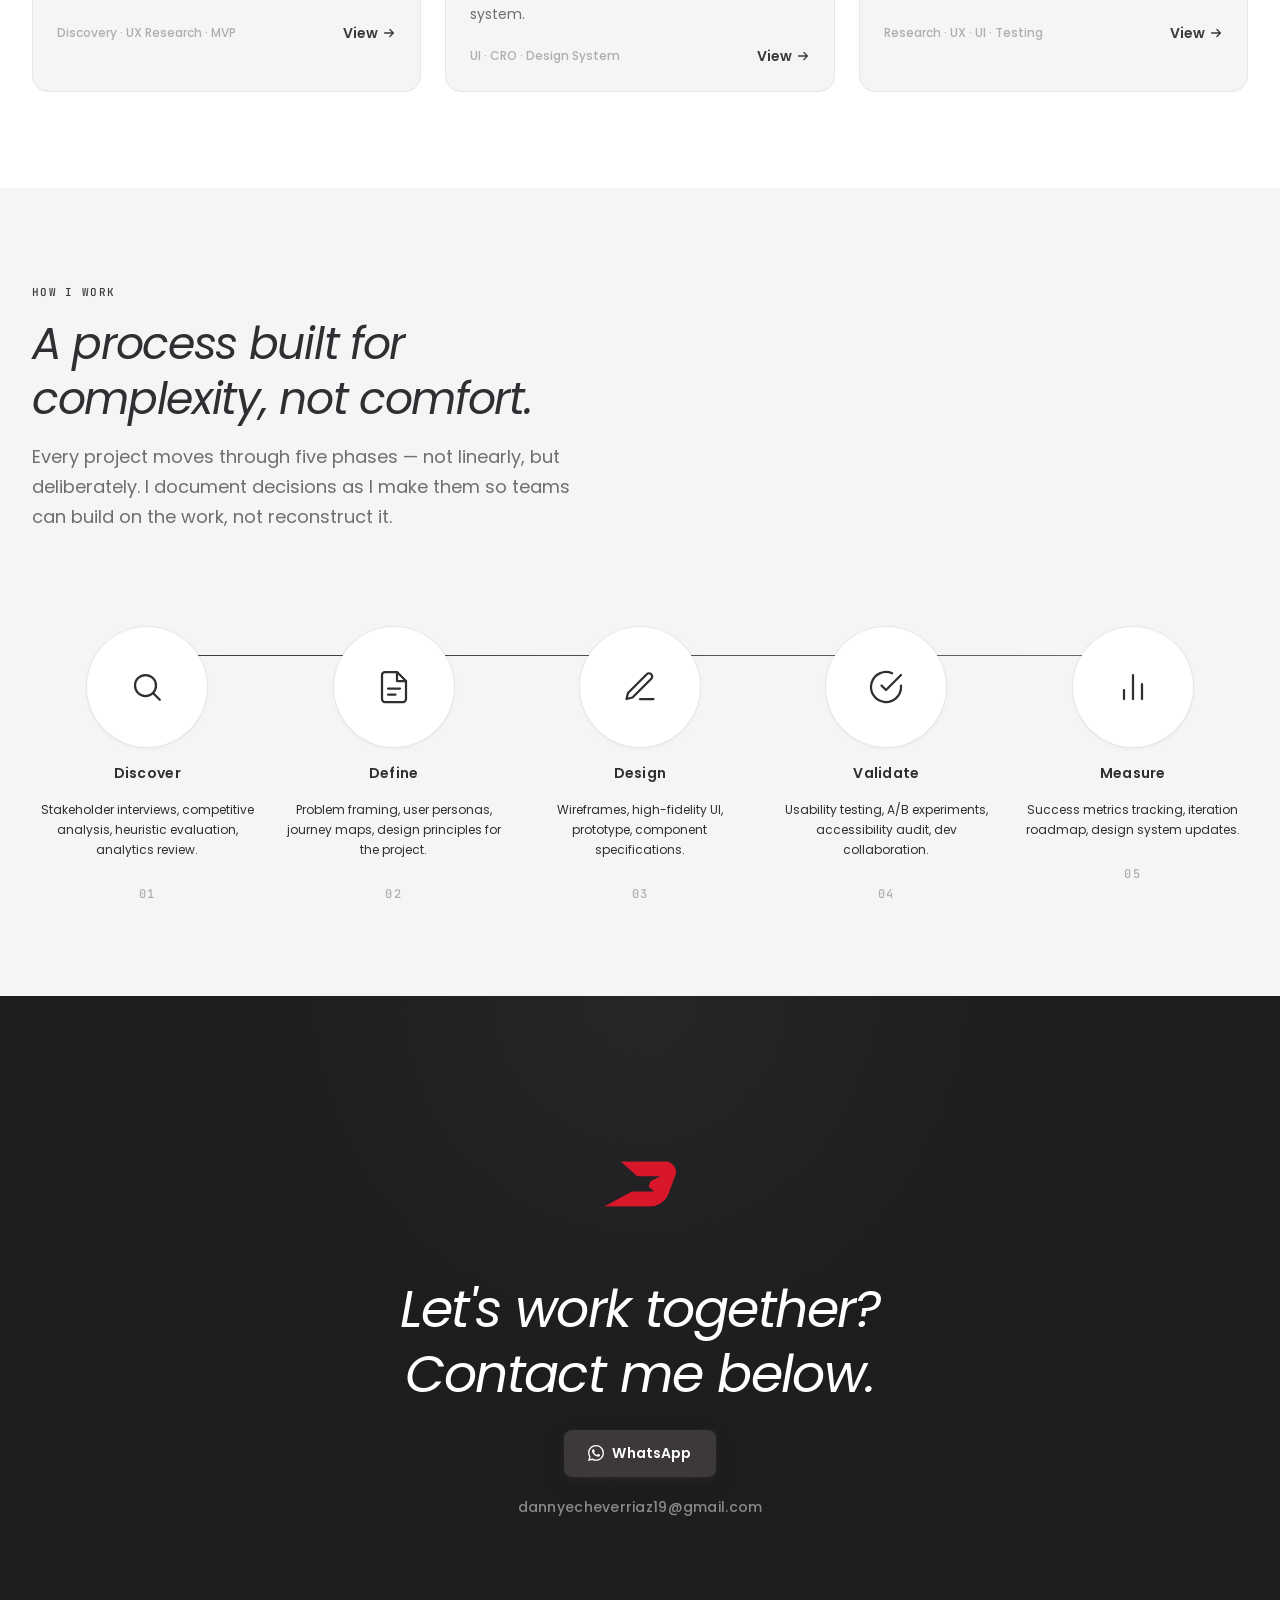
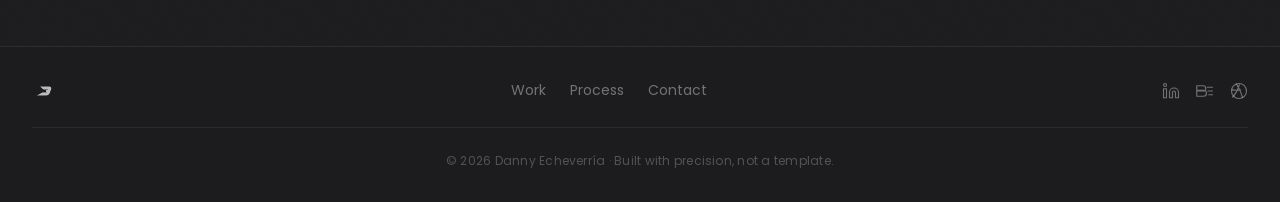
==== commit fffdb835: "Force hero title to single line on all screen sizes Apply white-space:nowrap and clamp(1rem, 4.8vw, " ====
--- a/index.html
+++ b/index.html
@@ -657,12 +657,13 @@
     .hero__name {
       font-family: var(--font-display);
       font-style: normal;
-      font-size: clamp(2rem, 5vw, 3.5rem);
+      font-size: clamp(1rem, 4.8vw, 3.5rem);
       font-weight: 700;
       line-height: var(--leading-tight);
       letter-spacing: var(--tracking-tight);
       color: var(--color-text-primary);
       margin-bottom: var(--space-5);
+      white-space: nowrap;
       opacity: 0;
       transform: translateY(16px);
       animation: heroIn var(--duration-enter) var(--ease-out-expo) 220ms forwards;
@@ -2228,6 +2229,11 @@
 
       .hero__content {
         padding: var(--space-16) var(--space-5);
+      }
+
+      .hero__name {
+        font-size: clamp(0.9rem, 4.8vw, 2rem);
+        white-space: nowrap;
       }
 
       .hero__ctas {
@@ -2377,6 +2383,8 @@
     <a href="#work" class="nav__drawer-link">Work</a>
     <a href="#process" class="nav__drawer-link">Process</a>
     <a href="#contact" class="nav__drawer-link">Contact</a>
+    <a href="https://www.linkedin.com/in/danny-echeverria" target="_blank" rel="noopener noreferrer" class="nav__drawer-link">LinkedIn</a>
+    <a href="https://www.behance.net/danjez" target="_blank" rel="noopener noreferrer" class="nav__drawer-link">Behance</a>
   </nav>
 
   <main>
